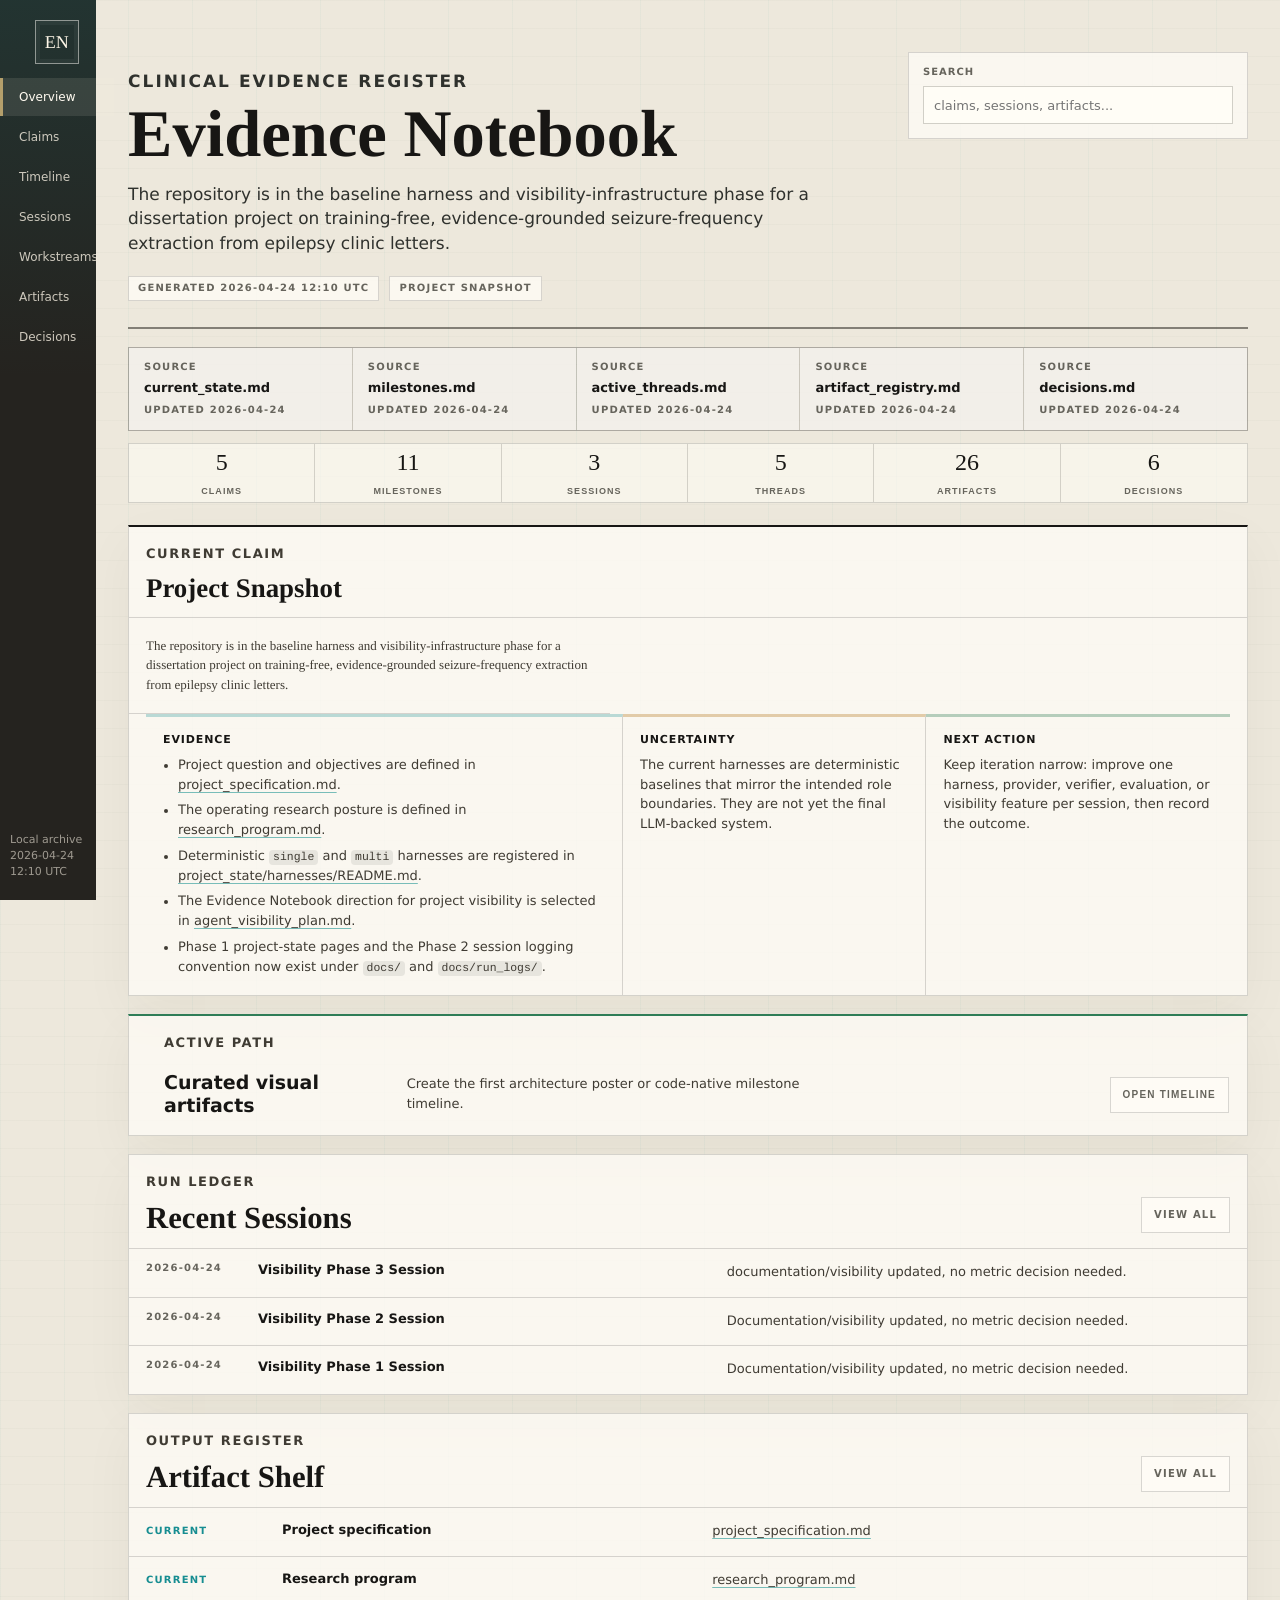
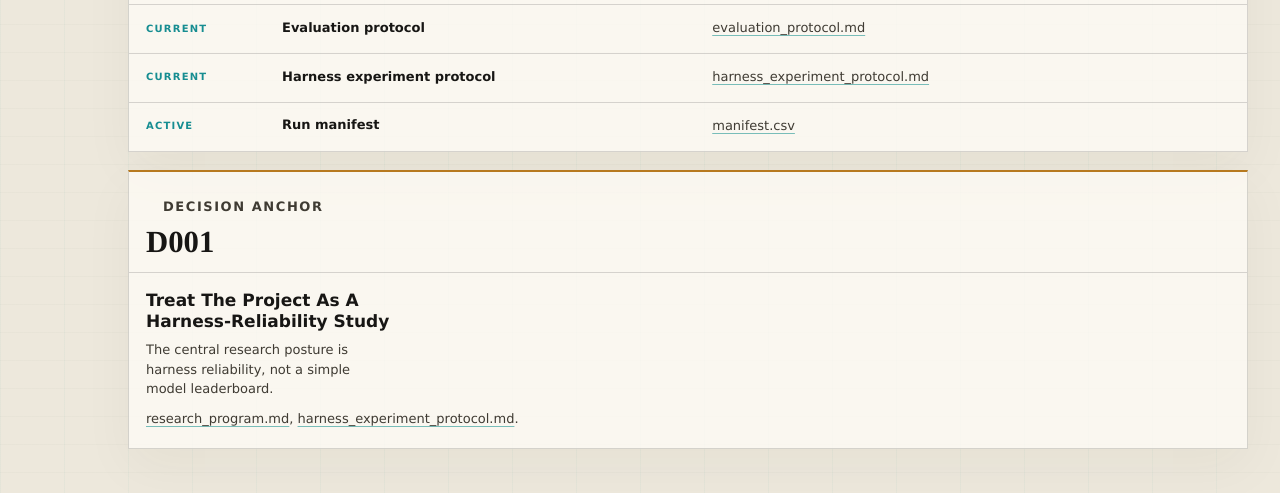
==== docs/evidence_notebook.html @ dd081bd3 "Expand harness retrieval and visibility artifacts" ====
<!doctype html>
<html lang="en">
  <head>
    <meta charset="utf-8" />
    <meta name="viewport" content="width=device-width, initial-scale=1" />
    <title>Evidence Notebook</title>
    <link rel="icon" href="data:," />
    <style>
:root {
  color-scheme: light;
  --ink: #171614;
  --muted: #66645c;
  --paper: #fffdf6;
  --wash: #f3efe3;
  --line: rgba(23, 22, 20, 0.16);
  --accent: #0f8f8c;
  --accent-soft: rgba(15, 143, 140, 0.11);
  --amber: #c98713;
  --green: #2d7653;
  --blue: #315d9b;
}

* {
  box-sizing: border-box;
}

html {
  scroll-behavior: smooth;
}

body {
  margin: 0;
  overflow-x: hidden;
  background: #f5f1e8;
  color: var(--ink);
  font-family: Inter, ui-sans-serif, system-ui, -apple-system, BlinkMacSystemFont, "Segoe UI", sans-serif;
}

a {
  color: inherit;
  text-decoration-color: rgba(15, 143, 140, 0.55);
  text-underline-offset: 3px;
}

code {
  padding: 1px 4px;
  background: rgba(23, 22, 20, 0.08);
  border-radius: 4px;
  font-size: 0.92em;
}

.topbar {
  position: sticky;
  top: 0;
  z-index: 10;
  display: flex;
  gap: 18px;
  align-items: center;
  justify-content: space-between;
  min-height: 64px;
  padding: 10px clamp(18px, 4vw, 44px);
  border-bottom: 1px solid var(--line);
  background: rgba(255, 253, 246, 0.88);
  backdrop-filter: blur(16px);
}

.brand {
  display: grid;
  gap: 2px;
  text-decoration: none;
}

.brand span {
  font-weight: 800;
}

.brand small,
.section-heading span,
.artifact small,
.decision small {
  color: var(--muted);
  font-size: 12px;
}

nav {
  display: flex;
  flex-wrap: wrap;
  gap: 8px;
  justify-content: flex-end;
}

nav a {
  min-height: 34px;
  padding: 8px 10px;
  border: 1px solid transparent;
  border-radius: 999px;
  font-size: 13px;
  text-decoration: none;
  transition: border-color 160ms ease, background 160ms ease;
}

nav a:hover {
  border-color: var(--line);
  background: rgba(255, 255, 255, 0.62);
}

.hero {
  display: grid;
  grid-template-columns: minmax(0, 1fr) minmax(280px, 360px);
  gap: 32px;
  align-items: start;
  width: min(1180px, calc(100vw - 36px));
  margin: 0 auto;
  padding: 28px 0;
  border-bottom: 1px solid var(--line);
}

.hero-copy {
  max-width: 760px;
}

.eyebrow {
  margin: 0 0 12px;
  color: var(--accent);
  font-size: 12px;
  font-weight: 800;
  letter-spacing: 0.12em;
  text-transform: uppercase;
}

h1,
h2,
h3,
p {
  margin: 0;
}

h1 {
  max-width: 760px;
  font-family: Georgia, "Times New Roman", serif;
  font-size: clamp(36px, 4.2vw, 56px);
  font-weight: 700;
  line-height: 1.02;
}

h2 {
  font-family: Georgia, "Times New Roman", serif;
  font-size: clamp(30px, 3vw, 44px);
  line-height: 1.05;
}

h3 {
  font-size: 18px;
  line-height: 1.24;
}

.lede {
  max-width: 700px;
  margin-top: 14px;
  color: #37352f;
  font-size: clamp(17px, 1.7vw, 21px);
  line-height: 1.4;
}

.source-line {
  display: flex;
  flex-wrap: wrap;
  gap: 10px;
  margin-top: 26px;
}

.source-line a,
.hero-note span,
.milestone span,
.artifact span,
.decision span,
.session summary span {
  width: fit-content;
  padding: 5px 8px;
  border: 1px solid var(--line);
  background: rgba(255, 255, 255, 0.55);
  color: var(--muted);
  font-size: 12px;
  font-weight: 800;
  text-decoration: none;
  text-transform: uppercase;
}

.hero-note {
  padding: 20px;
  border-left: 5px solid var(--accent);
  background: var(--paper);
  box-shadow: 5px 5px 0 rgba(23, 22, 20, 0.07);
}

.hero-note strong {
  display: block;
  margin-top: 12px;
  font-size: 24px;
  line-height: 1.12;
}

.hero-note p {
  margin-top: 18px;
  color: var(--muted);
  line-height: 1.5;
}

.band {
  width: min(1180px, calc(100vw - 36px));
  margin: 0 auto;
  padding: 38px 0;
  border-bottom: 1px solid var(--line);
}

.section-heading {
  display: flex;
  gap: 18px;
  align-items: end;
  justify-content: space-between;
  margin-bottom: 28px;
}

.section-heading > div {
  display: grid;
  gap: 8px;
}

.claim-sheet {
  border-top: 2px solid var(--ink);
  background: var(--paper);
}

.claim {
  display: grid;
  grid-template-columns: minmax(180px, 250px) minmax(0, 1fr);
  gap: 20px 28px;
  padding: 22px 0;
  border-bottom: 1px solid var(--line);
}

.claim:last-child {
  border-bottom: 0;
}

.statement {
  font-family: Georgia, "Times New Roman", serif;
  font-size: clamp(20px, 2vw, 28px);
  line-height: 1.18;
}

.claim-meta {
  display: grid;
  grid-column: 1 / -1;
  grid-template-columns: repeat(3, 1fr);
  gap: 18px;
}

.claim-meta div,
.thread,
.decision,
.artifact,
.session {
  background: transparent;
}

.claim-meta div {
  min-width: 0;
  padding: 14px 14px 0 0;
  border-top: 1px solid var(--line);
}

b,
dt {
  display: block;
  margin-bottom: 8px;
  font-size: 12px;
  font-weight: 900;
  letter-spacing: 0.08em;
  text-transform: uppercase;
}

.claim-meta p,
.claim-meta li,
.thread p,
.thread dd,
.artifact p,
.decision p,
.decision div,
.session p,
.session li {
  color: #4b4941;
  font-size: 14px;
  line-height: 1.5;
}

.claim-meta p,
.thread dd p,
.session p,
.decision p {
  max-width: 72ch;
}

ul {
  margin: 0;
  padding-left: 18px;
}

table {
  display: block;
  width: 100%;
  max-width: 100%;
  margin-top: 10px;
  overflow-x: auto;
  border-collapse: collapse;
  background: rgba(255, 253, 246, 0.78);
  font-size: 13px;
}

th,
td {
  padding: 8px 9px;
  border: 1px solid var(--line);
  text-align: left;
  vertical-align: top;
}

th {
  color: #37352f;
  font-size: 11px;
  letter-spacing: 0.06em;
  text-transform: uppercase;
}

.timeline-list {
  display: grid;
  grid-template-columns: repeat(2, minmax(0, 1fr));
  gap: 0 28px;
  margin: 0;
  padding: 0;
  list-style: none;
}

.milestone {
  position: relative;
  min-height: 150px;
  padding: 0 0 28px 34px;
  border-left: 2px solid var(--line);
}

.milestone::before {
  position: absolute;
  top: 2px;
  left: -7px;
  width: 12px;
  height: 12px;
  border: 2px solid var(--ink);
  border-radius: 50%;
  background: var(--wash);
  content: "";
}

.milestone.complete::before {
  background: var(--green);
}

.milestone.planned::before {
  background: var(--amber);
}

.milestone h3,
.artifact h3,
.decision h3,
.thread h3 {
  margin: 12px 0 8px;
}

.milestone p,
.milestone small {
  display: block;
  max-width: 620px;
  color: var(--muted);
  line-height: 1.45;
}

.split {
  display: grid;
  grid-template-columns: minmax(220px, 280px) minmax(0, 1fr);
  gap: 36px;
  align-items: start;
}

.sticky {
  position: sticky;
  top: 92px;
}

.session-list {
  display: grid;
  gap: 14px;
}

.session {
  border-top: 1px solid var(--ink);
  padding: 18px 0;
}

.session summary {
  display: grid;
  grid-template-columns: 110px minmax(0, 1fr);
  gap: 14px;
  align-items: center;
  cursor: pointer;
  list-style: none;
}

.session summary::-webkit-details-marker {
  display: none;
}

.objective {
  margin: 14px 0 0 124px;
}

.session-fields {
  display: grid;
  grid-template-columns: repeat(2, minmax(0, 1fr));
  gap: 18px;
  margin-top: 18px;
}

.session-fields > div {
  min-width: 0;
}

.session footer {
  display: flex;
  flex-wrap: wrap;
  gap: 10px;
  align-items: center;
  justify-content: space-between;
  margin-top: 18px;
  padding-top: 12px;
  border-top: 1px solid var(--line);
  color: var(--muted);
  font-size: 13px;
}

.thread-grid {
  display: grid;
  grid-template-columns: repeat(2, minmax(0, 1fr));
  gap: 20px;
}

.thread {
  padding: 18px 0 18px 18px;
  border-left: 5px solid var(--accent);
}

.thread dl {
  display: grid;
  gap: 10px;
  margin: 18px 0 0;
}

.thread dd {
  margin: 0;
}

.artifact-table,
.decision-list {
  display: grid;
  gap: 1px;
  background: var(--line);
  border: 1px solid var(--line);
}

.artifact,
.decision {
  display: grid;
  grid-template-columns: minmax(190px, 0.55fr) minmax(260px, 1fr) minmax(160px, 0.35fr);
  gap: 18px;
  align-items: start;
  min-width: 0;
  padding: 18px;
  background: var(--paper);
}

.decision {
  grid-template-columns: 82px minmax(220px, 0.7fr) minmax(260px, 1fr);
}

.artifact span,
.decision span {
  border-color: rgba(15, 143, 140, 0.28);
  color: var(--accent);
}

.artifact:hover,
.decision:hover,
.thread:hover,
.session:hover {
  background: #fffefa;
  transition: background 160ms ease;
}

@media (max-width: 980px) {
  .topbar,
  .hero,
  .split,
  .claim,
  .claim-meta,
  .timeline-list,
  .thread-grid,
  .session-fields,
  .artifact,
  .decision {
    grid-template-columns: 1fr;
  }

  .hero {
    padding-top: 26px;
  }

  .section-heading {
    display: grid;
    align-items: start;
  }

  .sticky {
    position: static;
  }

  .objective {
    margin-left: 0;
  }
}

@media (max-width: 640px) {
  .topbar {
    padding-right: 16px;
    padding-left: 16px;
  }

  .band,
  .hero {
    width: min(100vw - 28px, 1180px);
  }

  nav {
    justify-content: flex-start;
  }

  .session summary {
    grid-template-columns: 1fr;
  }

  h1 {
    font-size: clamp(34px, 10vw, 44px);
  }
}

/* Archive Atlas direction */
body {
  background:
    linear-gradient(90deg, rgba(47, 43, 35, 0.035) 1px, transparent 1px),
    #ece7dc;
  background-size: 56px 100%;
}

.archive-shell {
  display: grid;
  grid-template-columns: 104px minmax(0, 1fr);
  min-height: 100svh;
}

.atlas-sidebar {
  position: sticky;
  top: 0;
  display: grid;
  grid-template-rows: auto 1fr auto;
  gap: 22px;
  height: 100svh;
  padding: 20px 0;
  background:
    linear-gradient(90deg, rgba(255, 255, 255, 0.04), transparent),
    #27241f;
  color: #f4efe4;
}

.monogram {
  display: grid;
  width: 54px;
  height: 54px;
  place-items: center;
  margin: 0 auto;
  border: 1px solid rgba(244, 239, 228, 0.38);
  color: #f4efe4;
  font-family: Georgia, "Times New Roman", serif;
  font-size: 20px;
  text-decoration: none;
  box-shadow: inset 0 0 0 4px rgba(255, 255, 255, 0.04);
}

.atlas-sidebar nav {
  display: grid;
  align-content: start;
  gap: 2px;
  justify-content: stretch;
}

.atlas-sidebar nav a {
  min-height: 38px;
  padding: 11px 14px;
  border: 0;
  border-left: 3px solid transparent;
  border-radius: 0;
  color: rgba(244, 239, 228, 0.82);
  font-size: 12px;
  text-align: left;
}

.atlas-sidebar nav a:hover {
  border-left-color: #b5a16f;
  background: rgba(244, 239, 228, 0.1);
  color: #fffaf0;
}

.atlas-sidebar p {
  margin: 0;
  padding: 0 12px;
  color: rgba(244, 239, 228, 0.6);
  font-size: 11px;
  line-height: 1.45;
}

.archive-main {
  width: min(1320px, calc(100vw - 104px));
  min-width: 0;
  margin: 0 auto;
  padding: 26px clamp(24px, 3vw, 42px) 42px;
}

.archive-hero {
  display: grid;
  grid-template-columns: minmax(0, 1fr) 240px;
  gap: 32px;
  padding: 22px 0 24px;
  border-bottom: 2px solid rgba(47, 43, 35, 0.55);
}

.archive-hero h1 {
  font-size: clamp(42px, 5vw, 64px);
  line-height: 0.98;
}

.archive-hero .lede {
  max-width: 840px;
  color: #494438;
  font-size: 17px;
}

.archive-stamp {
  align-self: start;
  padding: 14px;
  border: 1px solid rgba(47, 43, 35, 0.2);
  background: rgba(255, 252, 243, 0.55);
}

.archive-stamp span {
  display: block;
  margin-bottom: 12px;
  color: var(--muted);
  font-size: 10px;
  font-weight: 900;
  letter-spacing: 0.1em;
  text-transform: uppercase;
}

.archive-stamp strong {
  display: block;
  font-size: 17px;
  line-height: 1.18;
}

.archive-stamp p {
  margin-top: 12px;
  color: var(--muted);
  font-size: 12px;
  line-height: 1.45;
}

.source-tabs {
  display: flex;
  flex-wrap: wrap;
  gap: 0;
  margin-top: 18px;
  border: 1px solid var(--line);
  background: rgba(255, 252, 243, 0.5);
}

.source-tabs a {
  min-height: 38px;
  padding: 11px 14px;
  border-right: 1px solid var(--line);
  color: #514a3b;
  font-size: 12px;
  font-weight: 800;
  text-decoration: none;
}

.source-tabs a:hover {
  background: var(--paper);
}

.archive-stats {
  display: grid;
  grid-template-columns: repeat(6, minmax(0, 1fr));
  margin: 16px 0 26px;
  border-top: 1px solid var(--line);
  border-bottom: 1px solid var(--line);
}

.archive-stats div {
  display: grid;
  gap: 4px;
  min-height: 74px;
  place-items: center;
  border-right: 1px solid var(--line);
}

.archive-stats div:last-child {
  border-right: 0;
}

.archive-stats strong {
  font-family: Georgia, "Times New Roman", serif;
  font-size: 28px;
  font-weight: 400;
}

.archive-stats span {
  color: var(--muted);
  font-size: 10px;
  font-weight: 900;
  letter-spacing: 0.08em;
  text-transform: uppercase;
}

.band {
  width: 100%;
  padding: 28px 0;
}

.section-heading {
  padding-bottom: 12px;
  margin-bottom: 0;
  border-bottom: 1px solid rgba(47, 43, 35, 0.3);
}

.section-heading h2 {
  font-size: clamp(27px, 2.5vw, 38px);
}

.eyebrow {
  color: #566d63;
}

.claim-sheet {
  border-top: 0;
  background: rgba(255, 252, 243, 0.58);
}

.claim {
  grid-template-columns: 210px minmax(0, 1fr);
  gap: 16px 28px;
  padding: 22px 0 0;
}

.claim h3 {
  margin-top: 3px;
  font-size: 16px;
}

.statement {
  max-width: 920px;
  font-size: clamp(21px, 2.1vw, 30px);
  line-height: 1.16;
}

.claim-meta {
  grid-template-columns: minmax(240px, 0.9fr) minmax(220px, 0.7fr) minmax(220px, 0.7fr);
  gap: 0;
  border-top: 1px solid var(--line);
}

.claim-meta div {
  padding: 16px 18px 18px 0;
  border-top: 0;
  border-right: 1px solid var(--line);
}

.claim-meta div + div {
  padding-left: 18px;
}

.claim-meta div:last-child {
  border-right: 0;
}

.claim-meta li,
.claim-meta p,
.thread dd,
.session p,
.session li,
.artifact p,
.decision p,
.decision div {
  color: #4f493d;
  font-size: 13px;
}

table {
  background: rgba(255, 252, 243, 0.82);
}

th {
  color: #5b5548;
}

.timeline-list {
  grid-template-columns: 1fr;
  max-width: 980px;
  margin-top: 18px;
}

.milestone {
  min-height: 0;
  padding-bottom: 20px;
}

.milestone h3 {
  font-size: 16px;
}

.split {
  grid-template-columns: 230px minmax(0, 1fr);
}

.session {
  padding: 16px 0;
  border-top: 1px solid var(--line);
}

.session summary strong {
  font-size: 17px;
}

.session-fields {
  grid-template-columns: repeat(4, minmax(0, 1fr));
  gap: 0;
  border-top: 1px solid var(--line);
  margin-top: 14px;
}

.session-fields > div {
  padding: 14px 14px 0 0;
  border-right: 1px solid var(--line);
}

.session-fields > div + div {
  padding-left: 14px;
}

.session-fields > div:last-child {
  border-right: 0;
}

.thread-grid {
  grid-template-columns: repeat(2, minmax(0, 1fr));
  gap: 0;
  border: 1px solid var(--line);
  border-bottom: 0;
}

.thread {
  padding: 18px;
  border-left: 0;
  border-bottom: 1px solid var(--line);
  background: rgba(255, 252, 243, 0.56);
}

.thread:nth-child(odd) {
  border-right: 1px solid var(--line);
}

.artifact-table,
.decision-list {
  margin-top: 0;
  background: transparent;
  border-color: var(--line);
}

.artifact,
.decision {
  background: rgba(255, 252, 243, 0.66);
}

.artifact {
  grid-template-columns: minmax(210px, 0.55fr) minmax(340px, 1fr) minmax(190px, 0.35fr);
}

.decision {
  grid-template-columns: 80px minmax(260px, 0.7fr) minmax(340px, 1fr);
}

.artifact:hover,
.decision:hover,
.thread:hover,
.session:hover {
  background: #fffdf6;
}

@media (max-width: 1100px) {
  .archive-shell {
    grid-template-columns: 1fr;
  }

  .atlas-sidebar {
    position: sticky;
    z-index: 20;
    height: auto;
    grid-template-columns: auto 1fr;
    grid-template-rows: auto;
    align-items: center;
    padding: 10px 14px;
  }

  .atlas-sidebar p {
    display: none;
  }

  .atlas-sidebar nav {
    display: flex;
    flex-wrap: wrap;
  }

  .atlas-sidebar nav a {
    min-height: 32px;
    padding: 8px 10px;
    border-left: 0;
    border-bottom: 2px solid transparent;
  }

  .archive-main {
    width: min(100vw, 1320px);
  }

  .archive-hero,
  .claim,
  .split,
  .artifact,
  .decision,
  .session-fields {
    grid-template-columns: 1fr;
  }

  .claim-meta {
    grid-template-columns: 1fr;
  }

  .claim-meta div,
  .claim-meta div + div,
  .session-fields > div,
  .session-fields > div + div {
    padding-left: 0;
    border-right: 0;
  }

  .archive-stats {
    grid-template-columns: repeat(3, 1fr);
  }

  .thread-grid {
    grid-template-columns: 1fr;
  }

  .thread:nth-child(odd) {
    border-right: 0;
  }
}

@media (max-width: 640px) {
  .archive-main {
    padding-right: 16px;
    padding-left: 16px;
  }

  .archive-stats {
    grid-template-columns: repeat(2, 1fr);
  }

  .archive-hero h1 {
    font-size: 38px;
  }
}

/* Archive Atlas polish pass: compact, crisp, document-register density. */
body {
  -webkit-font-smoothing: antialiased;
  text-rendering: geometricPrecision;
}

.archive-shell {
  grid-template-columns: 86px minmax(0, 1fr);
}

.archive-main {
  width: min(1240px, calc(100vw - 86px));
  padding-top: 18px;
}

.atlas-sidebar {
  gap: 18px;
}

.monogram {
  width: 46px;
  height: 46px;
  font-size: 19px;
}

.atlas-sidebar nav a {
  min-height: 32px;
  padding: 8px 12px;
  font-size: 11px;
}

.archive-hero {
  grid-template-columns: minmax(0, 1fr) 220px;
  gap: 26px;
  padding: 14px 0 18px;
}

.archive-hero h1 {
  font-size: clamp(36px, 4vw, 52px);
}

.archive-hero .lede {
  max-width: 780px;
  margin-top: 10px;
  font-size: 14px;
  line-height: 1.42;
}

.archive-stamp {
  padding: 11px;
}

.archive-stamp strong {
  font-size: 14px;
}

.archive-stamp p {
  font-size: 11px;
}

.source-tabs {
  margin-top: 12px;
}

.source-tabs a {
  min-height: 32px;
  padding: 8px 12px;
  font-size: 11px;
}

.archive-stats {
  margin: 12px 0 14px;
}

.archive-stats div {
  min-height: 52px;
}

.archive-stats strong {
  font-size: 22px;
}

.archive-stats span {
  font-size: 9px;
}

.band {
  padding: 16px 0;
}

.section-heading {
  align-items: end;
  padding-bottom: 9px;
}

.section-heading h2 {
  font-size: clamp(23px, 2vw, 31px);
}

.section-heading span {
  align-self: end;
}

.eyebrow {
  margin-bottom: 7px;
  font-size: 10px;
}

.claim {
  grid-template-columns: 170px minmax(0, 1fr);
  gap: 10px 24px;
  padding-top: 14px;
}

.claim h3 {
  margin-top: 2px;
  font-size: 13px;
  line-height: 1.25;
}

.statement {
  max-width: 820px;
  font-size: clamp(16px, 1.35vw, 21px);
  line-height: 1.2;
}

.claim-meta {
  grid-template-columns: minmax(260px, 0.95fr) minmax(220px, 0.7fr) minmax(220px, 0.7fr);
}

.claim-meta div {
  padding: 11px 16px 13px 0;
}

.claim-meta div + div {
  padding-left: 16px;
}

b,
dt {
  margin-bottom: 7px;
  font-size: 10px;
}

.claim-meta p,
.claim-meta li,
.thread p,
.thread dd,
.artifact p,
.decision p,
.decision div,
.session p,
.session li {
  font-size: 12px;
  line-height: 1.42;
}

ul {
  padding-left: 15px;
}

li + li {
  margin-top: 3px;
}

code {
  padding: 1px 4px;
  font-size: 0.88em;
}

table {
  font-size: 11px;
}

th,
td {
  padding: 6px 7px;
}

th {
  font-size: 9px;
}

.timeline-list {
  margin-top: 12px;
}

.milestone {
  padding-bottom: 13px;
}

.milestone h3,
.thread h3,
.artifact h3,
.decision h3 {
  font-size: 14px;
}

.milestone p,
.milestone small {
  font-size: 12px;
}

.split {
  grid-template-columns: 210px minmax(0, 1fr);
}

.session {
  padding: 12px 0;
}

.session summary {
  grid-template-columns: 94px minmax(0, 1fr);
}

.session summary strong {
  font-size: 14px;
}

.objective {
  margin-left: 108px;
  font-size: 12px;
}

.session-fields {
  grid-template-columns: repeat(4, minmax(0, 1fr));
  margin-top: 10px;
}

.session-fields > div {
  padding: 10px 12px 0 0;
}

.session-fields > div + div {
  padding-left: 12px;
}

.thread {
  padding: 13px;
}

.thread dl {
  gap: 8px;
  margin-top: 12px;
}

.artifact,
.decision {
  padding: 13px;
}

.artifact {
  grid-template-columns: minmax(190px, 0.55fr) minmax(300px, 1fr) minmax(160px, 0.35fr);
}

.decision {
  grid-template-columns: 70px minmax(230px, 0.7fr) minmax(300px, 1fr);
}

@media (max-width: 1100px) {
  .archive-main {
    width: min(100vw, 1240px);
  }

  .claim,
  .claim-meta,
  .session-fields,
  .split {
    grid-template-columns: 1fr;
  }

  .objective {
    margin-left: 0;
  }
}

/* Self-contained JS web app shell */
.app-body {
  min-height: 100svh;
  background:
    linear-gradient(90deg, rgba(44, 40, 33, 0.035) 1px, transparent 1px),
    #eee9dd;
  background-size: 56px 100%;
  -webkit-font-smoothing: antialiased;
  text-rendering: geometricPrecision;
}

.app-shell {
  display: grid;
  grid-template-columns: 88px minmax(0, 1fr);
  min-height: 100svh;
}

.app-rail {
  position: sticky;
  top: 0;
  display: grid;
  grid-template-rows: auto 1fr auto;
  gap: 18px;
  height: 100svh;
  padding: 20px 0;
  background: #292621;
  color: #f7f0e2;
}

.app-mark {
  display: grid;
  width: 48px;
  height: 48px;
  place-items: center;
  margin: 0 auto;
  border: 1px solid rgba(247, 240, 226, 0.42);
  color: #fff8e9;
  font-family: Georgia, "Times New Roman", serif;
  font-size: 19px;
  text-decoration: none;
}

.app-rail nav {
  display: grid;
  align-content: start;
  gap: 2px;
}

.app-rail button {
  min-height: 33px;
  padding: 8px 12px;
  border: 0;
  border-left: 3px solid transparent;
  background: transparent;
  color: rgba(247, 240, 226, 0.8);
  cursor: pointer;
  font: inherit;
  font-size: 11px;
  text-align: left;
}

.app-rail button:hover,
.app-rail button.is-active {
  border-left-color: #b49f6b;
  background: rgba(247, 240, 226, 0.1);
  color: #fffaf0;
}

.app-rail p {
  margin: 0;
  padding: 0 12px;
  color: rgba(247, 240, 226, 0.58);
  font-size: 10px;
  line-height: 1.45;
}

.app-main {
  width: min(1240px, calc(100vw - 88px));
  min-width: 0;
  margin: 0 auto;
  padding: 18px clamp(24px, 3vw, 38px) 36px;
}

.app-header {
  display: grid;
  grid-template-columns: minmax(0, 1fr) 280px;
  gap: 28px;
  align-items: start;
  padding: 14px 0 18px;
  border-bottom: 2px solid rgba(47, 43, 35, 0.55);
}

.app-header h1 {
  font-size: clamp(36px, 4vw, 52px);
  line-height: 1;
}

.app-header p {
  max-width: 820px;
  margin-top: 10px;
  color: #494438;
  font-size: 14px;
  line-height: 1.42;
}

.app-kicker {
  margin: 0 0 7px;
  color: #566d63;
  font-size: 10px;
  font-weight: 900;
  letter-spacing: 0.14em;
  text-transform: uppercase;
}

.app-search {
  display: grid;
  gap: 8px;
  padding: 12px;
  border: 1px solid var(--line);
  background: rgba(255, 252, 243, 0.62);
}

.app-search span {
  color: var(--muted);
  font-size: 10px;
  font-weight: 900;
  letter-spacing: 0.1em;
  text-transform: uppercase;
}

.app-search input {
  width: 100%;
  min-height: 34px;
  border: 1px solid rgba(47, 43, 35, 0.22);
  background: #fffdf6;
  color: var(--ink);
  font: inherit;
  font-size: 13px;
  padding: 7px 9px;
}

.source-tabs {
  margin-top: 12px;
}

.app-stats {
  display: grid;
  grid-template-columns: repeat(6, minmax(0, 1fr));
  margin: 12px 0 18px;
  border-top: 1px solid var(--line);
  border-bottom: 1px solid var(--line);
}

.app-stats button {
  display: grid;
  gap: 3px;
  min-height: 52px;
  place-items: center;
  border: 0;
  border-right: 1px solid var(--line);
  background: transparent;
  color: var(--ink);
  cursor: default;
}

.app-stats button:last-child {
  border-right: 0;
}

.app-stats strong {
  font-family: Georgia, "Times New Roman", serif;
  font-size: 22px;
  font-weight: 400;
}

.app-stats span {
  color: var(--muted);
  font-size: 9px;
  font-weight: 900;
  letter-spacing: 0.08em;
  text-transform: uppercase;
}

.app-view {
  min-width: 0;
}

.view-grid {
  display: grid;
  grid-template-columns: minmax(0, 1fr) 260px;
  gap: 14px;
}

.primary-panel {
  grid-column: span 1;
}

.archive-panel {
  min-width: 0;
  border: 1px solid var(--line);
  background: rgba(255, 252, 243, 0.68);
}

.archive-panel > * {
  padding-right: 14px;
  padding-left: 14px;
}

.panel-heading {
  padding-top: 13px;
  padding-bottom: 11px;
  border-bottom: 1px solid var(--line);
}

.panel-heading.row {
  display: flex;
  align-items: end;
  justify-content: space-between;
  gap: 14px;
}

.panel-heading h2 {
  font-size: clamp(22px, 2vw, 30px);
}

.panel-heading button {
  border: 1px solid var(--line);
  background: #fffdf6;
  color: var(--muted);
  cursor: pointer;
  font: inherit;
  font-size: 11px;
  padding: 6px 8px;
}

.claim-line {
  max-width: 820px;
  padding-top: 14px;
  padding-bottom: 14px;
  border-bottom: 1px solid var(--line);
  font-family: Georgia, "Times New Roman", serif;
  font-size: clamp(17px, 1.45vw, 22px);
  line-height: 1.2;
}

.triad,
.quad {
  display: grid;
  gap: 0;
}

.triad {
  grid-template-columns: minmax(260px, 0.95fr) minmax(220px, 0.7fr) minmax(220px, 0.7fr);
}

.quad {
  grid-template-columns: repeat(4, minmax(0, 1fr));
}

.triad section,
.quad section {
  min-width: 0;
  padding: 12px 14px 14px;
  border-right: 1px solid var(--line);
}

.triad section:last-child,
.quad section:last-child {
  border-right: 0;
}

.archive-panel p,
.archive-panel li,
.archive-panel dd,
.archive-panel small,
.index-row small {
  color: #4f493d;
  font-size: 12px;
  line-height: 1.42;
}

.archive-panel ul {
  padding-left: 15px;
}

.compact-panel {
  padding: 13px;
}

.compact-panel h3 {
  margin: 0 0 10px;
  font-size: 15px;
}

.index-row {
  display: grid;
  grid-template-columns: 76px minmax(0, 1fr) minmax(110px, 0.42fr);
  gap: 12px;
  align-items: start;
  padding: 11px 14px;
  border-bottom: 1px solid var(--line);
}

.index-row:last-child {
  border-bottom: 0;
}

.index-row span,
.session-record summary span,
.decision-record > span {
  color: var(--muted);
  font-size: 10px;
  font-weight: 900;
  letter-spacing: 0.06em;
  text-transform: uppercase;
}

.index-row strong {
  font-size: 13px;
  line-height: 1.25;
}

.view-grid > .archive-panel .artifact-row {
  grid-template-columns: 72px minmax(0, 1fr);
}

.view-grid > .archive-panel .artifact-row small {
  display: none;
}

.artifact-row strong a {
  display: inline;
  overflow-wrap: anywhere;
}

.claim-app {
  display: grid;
  grid-template-columns: 220px minmax(0, 1fr);
  gap: 14px;
}

.record-list {
  display: grid;
  align-content: start;
  border: 1px solid var(--line);
  background: rgba(255, 252, 243, 0.42);
}

.record-list button {
  display: grid;
  grid-template-columns: 34px 1fr;
  gap: 8px;
  align-items: start;
  min-height: 42px;
  padding: 10px;
  border: 0;
  border-bottom: 1px solid var(--line);
  background: transparent;
  color: var(--ink);
  cursor: pointer;
  font: inherit;
  font-size: 12px;
  text-align: left;
}

.record-list button.is-active,
.record-list button:hover {
  background: #fffdf6;
}

.record-list span {
  color: var(--muted);
  font-size: 10px;
  font-weight: 900;
}

.app-timeline {
  margin: 0;
  padding: 12px 14px 4px;
  list-style: none;
}

.app-timeline li {
  position: relative;
  display: grid;
  grid-template-columns: 94px minmax(0, 1fr);
  gap: 18px;
  padding: 0 0 17px 20px;
  border-left: 1px solid rgba(47, 43, 35, 0.26);
}

.app-timeline li::before {
  position: absolute;
  top: 2px;
  left: -5px;
  width: 9px;
  height: 9px;
  border: 1px solid var(--ink);
  border-radius: 50%;
  background: #eee9dd;
  content: "";
}

.app-timeline h3,
.decision-record h3 {
  margin: 0 0 4px;
  font-size: 14px;
}

.session-record {
  padding: 0 14px 12px;
  border-bottom: 1px solid var(--line);
}

.session-record summary {
  display: grid;
  grid-template-columns: 84px minmax(0, 1fr) 80px;
  gap: 12px;
  align-items: center;
  min-height: 42px;
  cursor: pointer;
}

.session-record summary strong {
  font-size: 14px;
}

.session-record summary a {
  font-size: 11px;
}

.session-record footer {
  padding-top: 10px;
  border-top: 1px solid var(--line);
  color: var(--muted);
  font-size: 12px;
}

.card-grid {
  display: grid;
  grid-template-columns: repeat(2, minmax(0, 1fr));
  gap: 14px;
}

.body-lead {
  padding-top: 12px;
  padding-bottom: 12px;
  border-bottom: 1px solid var(--line);
}

.stacked-fields section {
  padding: 12px 14px;
  border-bottom: 1px solid var(--line);
}

.stacked-fields section:last-child {
  border-bottom: 0;
}

.shelf {
  display: grid;
}

.decision-record {
  display: grid;
  grid-template-columns: 64px minmax(220px, 0.72fr) minmax(280px, 1fr);
  gap: 14px;
  padding: 13px 14px;
  border-bottom: 1px solid var(--line);
}

.decision-record:last-child {
  border-bottom: 0;
}

.decision-record small {
  display: block;
  margin-top: 8px;
}

@media (max-width: 1100px) {
  .app-shell {
    grid-template-columns: 1fr;
  }

  .app-rail {
    position: sticky;
    z-index: 20;
    height: auto;
    grid-template-columns: auto 1fr;
    grid-template-rows: auto;
    align-items: center;
    padding: 10px 14px;
  }

  .app-rail p {
    display: none;
  }

  .app-rail nav {
    display: flex;
    flex-wrap: wrap;
  }

  .app-rail button {
    border-left: 0;
    border-bottom: 2px solid transparent;
  }

  .app-main {
    width: min(100vw, 1240px);
  }

  .app-header,
  .view-grid,
  .claim-app,
  .triad,
  .quad,
  .card-grid,
  .decision-record {
    grid-template-columns: 1fr;
  }

  .triad section,
  .quad section {
    border-right: 0;
    border-bottom: 1px solid var(--line);
  }

  .app-stats {
    grid-template-columns: repeat(3, minmax(0, 1fr));
  }
}

@media (max-width: 680px) {
  .app-main {
    padding-right: 16px;
    padding-left: 16px;
  }

  .app-stats {
    grid-template-columns: repeat(2, minmax(0, 1fr));
  }

  .index-row,
  .session-record summary,
  .app-timeline li {
    grid-template-columns: 1fr;
  }
}

/* Evidence Notebook upgrade: source-ledger workspace with denser review affordances. */
:root {
  --blueprint: #111827;
  --paper-strong: #fffdf7;
  --paper-soft: rgba(255, 253, 247, 0.74);
  --cyan: #168d91;
  --clinical-green: #2f7d57;
  --review-amber: #b7791f;
}

.app-body {
  background:
    linear-gradient(90deg, rgba(22, 141, 145, 0.04) 1px, transparent 1px),
    linear-gradient(rgba(47, 43, 35, 0.025) 1px, transparent 1px),
    #ede8dc;
  background-size: 64px 100%, 100% 28px;
}

.app-rail {
  background:
    linear-gradient(180deg, rgba(22, 141, 145, 0.16), transparent 42%),
    #25231f;
}

.app-mark {
  border-color: rgba(255, 253, 247, 0.5);
  box-shadow: inset 0 0 0 4px rgba(255, 255, 255, 0.045);
}

.app-main {
  width: min(1320px, calc(100vw - 88px));
  padding-top: 22px;
}

.app-header {
  grid-template-columns: minmax(0, 1fr) minmax(240px, 320px);
  padding-bottom: 20px;
}

.app-header h1 {
  max-width: 880px;
  font-size: clamp(42px, 5.2vw, 72px);
  letter-spacing: 0;
}

.app-header p {
  max-width: 900px;
  font-size: 15px;
}

.header-meta {
  display: flex;
  flex-wrap: wrap;
  gap: 8px;
  margin-top: 16px;
}

.header-meta span,
.source-card span,
.source-card small,
.action-panel button,
.panel-heading button {
  color: var(--muted);
  font-size: 10px;
  font-weight: 900;
  letter-spacing: 0.08em;
  text-transform: uppercase;
}

.header-meta span {
  padding: 5px 8px;
  border: 1px solid var(--line);
  background: rgba(255, 253, 247, 0.62);
}

.app-search {
  background: var(--paper-soft);
}

.source-ledger {
  display: grid;
  grid-template-columns: repeat(5, minmax(0, 1fr));
  gap: 1px;
  margin-top: 14px;
  border: 1px solid var(--line);
  background: var(--line);
}

.source-card {
  display: grid;
  gap: 6px;
  min-height: 82px;
  padding: 12px;
  background: rgba(255, 253, 247, 0.76);
  text-decoration: none;
}

.source-card strong {
  overflow-wrap: anywhere;
  font-size: 13px;
}

.source-card:hover,
.app-stats button:hover,
.panel-heading button:hover,
.action-panel button:hover {
  background: var(--paper-strong);
}

.app-stats {
  border: 1px solid var(--line);
  background: rgba(255, 253, 247, 0.56);
}

.app-stats button {
  cursor: pointer;
  transition: background 150ms ease, color 150ms ease;
}

.app-stats button:hover strong {
  color: var(--cyan);
}

.overview-grid {
  display: grid;
  grid-template-columns: minmax(0, 1fr) minmax(240px, 300px);
  gap: 14px;
}

.overview-grid .primary-panel {
  grid-column: 1;
  grid-row: span 2;
}

.archive-panel {
  background: var(--paper-soft);
  box-shadow: 0 22px 70px rgba(48, 43, 34, 0.06);
}

.claim-dossier {
  border-top: 3px solid var(--ink);
}

.claim-line {
  font-size: clamp(19px, 1.7vw, 27px);
}

.triad section:first-child {
  border-top: 3px solid rgba(22, 141, 145, 0.28);
}

.triad section:nth-child(2) {
  border-top: 3px solid rgba(183, 121, 31, 0.34);
}

.triad section:nth-child(3) {
  border-top: 3px solid rgba(47, 125, 87, 0.34);
}

.action-panel {
  display: grid;
  align-content: start;
  gap: 10px;
  padding: 14px;
  border-top: 3px solid var(--clinical-green);
}

.action-panel h3 {
  font-size: 17px;
}

.action-panel button,
.panel-heading button {
  width: fit-content;
  min-height: 32px;
  padding: 7px 9px;
  border: 1px solid var(--line);
  background: rgba(255, 253, 247, 0.8);
  cursor: pointer;
}

.decision-brief {
  padding-bottom: 14px;
  border-top: 3px solid var(--review-amber);
}

.decision-brief h3,
.decision-brief p,
.decision-brief small {
  display: block;
  padding-right: 14px;
  padding-left: 14px;
}

.decision-brief h3 {
  padding-top: 14px;
  font-size: 15px;
}

.decision-brief p {
  padding-top: 8px;
}

.decision-brief small {
  padding-top: 10px;
  overflow-wrap: anywhere;
}

.index-panel {
  min-height: 220px;
}

.index-row {
  transition: background 150ms ease;
}

.index-row:hover {
  background: var(--paper-strong);
}

.artifact-row.is-planned span {
  color: var(--review-amber);
}

.artifact-row.is-active span,
.artifact-row.is-current span {
  color: var(--cyan);
}

.claim-app {
  grid-template-columns: minmax(210px, 260px) minmax(0, 1fr);
}

.record-list {
  position: sticky;
  top: 18px;
  max-height: calc(100svh - 36px);
  overflow: auto;
}

.app-timeline li {
  min-height: 82px;
}

.app-timeline li::before {
  background: var(--paper-strong);
}

.app-timeline li.is-complete::before {
  border-color: var(--clinical-green);
  background: var(--clinical-green);
}

.app-timeline li.is-planned::before,
.app-timeline li.is-active::before {
  border-color: var(--review-amber);
  background: var(--review-amber);
}

.app-timeline em {
  display: block;
  margin-top: 7px;
  color: #5e5545;
  font-size: 12px;
  font-style: normal;
}

.session-record[open] {
  background: rgba(255, 253, 247, 0.44);
}

.session-record summary a {
  text-align: right;
}

.empty-state {
  padding: 16px 14px;
  color: var(--muted);
  font-size: 13px;
}

@media (max-width: 1100px) {
  .app-main {
    width: min(100vw, 1320px);
  }

  .source-ledger {
    grid-template-columns: repeat(2, minmax(0, 1fr));
  }

  .overview-grid,
  .overview-grid .primary-panel {
    grid-template-columns: 1fr;
    grid-column: auto;
  }

  .record-list {
    position: static;
    max-height: none;
  }
}

@media (max-width: 680px) {
  .source-ledger {
    grid-template-columns: 1fr;
  }

  .app-header h1 {
    font-size: 40px;
  }

  .header-meta {
    display: grid;
  }
}

/* Typography and spacing refinement: calmer scale, tighter rhythm, cleaner reading measure. */
:root {
  --content-max: 1184px;
  --rail-width: 332px;
  --gutter: clamp(20px, 3vw, 32px);
}

body {
  font-size: 14px;
  font-feature-settings: "kern" 1, "liga" 1, "tnum" 1;
}

.app-shell {
  grid-template-columns: 96px minmax(0, 1fr);
}

.app-rail {
  gap: 14px;
}

.app-mark {
  width: 44px;
  height: 44px;
  font-size: 18px;
}

.app-rail button {
  min-height: 38px;
  padding: 10px 16px;
  font-size: 12px;
}

.app-rail p {
  padding: 0 10px;
  font-size: 11px;
}

.app-main {
  width: min(var(--content-max), calc(100vw - 96px));
  padding: 34px var(--gutter) 44px;
}

.app-header {
  grid-template-columns: minmax(0, 760px) minmax(260px, 340px);
  gap: clamp(28px, 5vw, 72px);
  padding: 18px 0 26px;
  align-items: start;
}

.app-header h1 {
  max-width: 760px;
  font-size: clamp(52px, 5.2vw, 78px);
  line-height: 0.92;
}

.app-header p {
  max-width: 760px;
  margin-top: 18px;
  color: #2f312d;
  font-size: 17px;
  line-height: 1.42;
}

.app-kicker,
.header-meta span,
.source-card span,
.source-card small,
.action-panel button,
.panel-heading button,
.app-stats span,
.index-row span,
.session-record summary span,
.decision-record > span {
  letter-spacing: 0.12em;
}

.app-kicker {
  margin-bottom: 10px;
  font-size: 11px;
}

.header-meta {
  gap: 10px;
  margin-top: 20px;
}

.header-meta span {
  padding: 6px 9px;
  background: rgba(255, 253, 247, 0.78);
}

.app-search {
  padding: 14px;
}

.app-search input {
  min-height: 38px;
  padding: 9px 10px;
}

.source-ledger {
  margin-top: 18px;
}

.source-card {
  gap: 8px;
  min-height: 76px;
  padding: 14px 15px;
}

.source-card strong {
  font-size: 13px;
  line-height: 1.25;
}

.app-stats {
  margin: 12px 0 22px;
}

.app-stats button {
  min-height: 58px;
}

.app-stats strong {
  font-size: 24px;
  line-height: 1;
}

.overview-grid {
  grid-template-columns: minmax(0, 1fr) var(--rail-width);
  gap: 18px;
  align-items: start;
}

.overview-grid .primary-panel {
  grid-row: auto;
}

.session-panel,
.artifact-panel,
.decision-brief {
  grid-column: 1;
}

.action-panel {
  grid-column: 2;
}

.artifact-panel {
  grid-row: 3;
}

.decision-brief {
  grid-row: 4;
}

.archive-panel {
  box-shadow: 0 18px 50px rgba(48, 43, 34, 0.045);
}

.archive-panel > * {
  padding-right: 17px;
  padding-left: 17px;
}

.panel-heading {
  padding-top: 18px;
  padding-bottom: 15px;
}

.panel-heading h2 {
  font-size: clamp(22px, 2.1vw, 34px);
  line-height: 1;
}

.index-panel .panel-heading h2,
.decision-brief .panel-heading h2 {
  font-size: clamp(26px, 2.4vw, 38px);
  line-height: 0.98;
}

.claim-dossier {
  border-top-width: 2px;
}

.claim-line {
  max-width: 74ch;
  padding-top: 18px;
  padding-bottom: 18px;
  font-size: 16px;
  line-height: 1.48;
}

.triad {
  grid-template-columns: minmax(320px, 1.1fr) minmax(220px, 0.7fr) minmax(220px, 0.7fr);
}

.triad section,
.quad section {
  padding: 16px 17px 18px;
}

.archive-panel p,
.archive-panel li,
.archive-panel dd,
.archive-panel small,
.index-row small {
  color: #3f3b33;
  font-size: 13px;
  line-height: 1.52;
}

.archive-panel li + li {
  margin-top: 6px;
}

b,
dt {
  margin-bottom: 10px;
  font-size: 11px;
}

.action-panel {
  gap: 14px;
  padding: 18px;
  border-top-width: 2px;
}

.action-panel h3 {
  max-width: 20ch;
  font-size: 19px;
  line-height: 1.18;
}

.action-panel p {
  max-width: 28ch;
}

.action-panel button,
.panel-heading button {
  min-height: 36px;
  padding: 8px 12px;
}

.index-row {
  grid-template-columns: 96px minmax(0, 1fr) minmax(100px, 0.38fr);
  gap: 16px;
  padding: 14px 17px;
}

.index-row strong {
  font-size: 13px;
  line-height: 1.28;
}

.index-panel .index-row {
  grid-template-columns: 96px minmax(0, 0.9fr) minmax(0, 1fr);
}

.artifact-panel .index-row {
  grid-template-columns: 96px minmax(180px, 0.75fr) minmax(180px, 0.65fr);
}

.view-grid > .archive-panel .artifact-row,
.artifact-row {
  grid-template-columns: 92px minmax(0, 1fr) minmax(160px, 0.55fr);
}

.view-grid > .archive-panel .artifact-row small {
  display: block;
}

.decision-brief {
  padding-bottom: 18px;
  border-top-width: 2px;
}

.decision-brief h3,
.decision-brief p,
.decision-brief small {
  padding-right: 17px;
  padding-left: 17px;
}

.decision-brief h3 {
  max-width: 26ch;
  padding-top: 18px;
  font-size: 17px;
  line-height: 1.22;
}

.decision-brief p {
  max-width: 32ch;
}

.record-list button {
  min-height: 48px;
  padding: 12px;
  line-height: 1.28;
}

.app-timeline {
  padding-top: 16px;
}

.app-timeline li {
  grid-template-columns: 112px minmax(0, 1fr);
  gap: 22px;
  min-height: 0;
  padding-bottom: 22px;
}

.app-timeline h3,
.decision-record h3 {
  font-size: 15px;
  line-height: 1.24;
}

.app-timeline em {
  margin-top: 8px;
  line-height: 1.45;
}

.session-record {
  padding: 0 17px 15px;
}

.session-record summary {
  grid-template-columns: 96px minmax(0, 1fr) 84px;
  min-height: 50px;
}

.session-record summary strong {
  line-height: 1.25;
}

.card-grid {
  gap: 18px;
}

.stacked-fields section {
  padding: 15px 17px;
}

.decision-record {
  grid-template-columns: 76px minmax(220px, 0.72fr) minmax(300px, 1fr);
  padding: 16px 17px;
}

@media (max-width: 1200px) {
  .overview-grid {
    grid-template-columns: 1fr;
  }

  .session-panel,
  .artifact-panel,
  .decision-brief,
  .action-panel {
    grid-column: auto;
    grid-row: auto;
  }
}

@media (max-width: 1100px) {
  .app-shell {
    grid-template-columns: 1fr;
  }

  .app-main {
    width: min(100vw, var(--content-max));
  }

  .app-header {
    grid-template-columns: 1fr;
  }

  .app-header p {
    max-width: 70ch;
  }

  .triad,
  .index-panel .index-row,
  .view-grid > .archive-panel .artifact-row,
  .artifact-row {
    grid-template-columns: 1fr;
  }
}

@media (max-width: 680px) {
  .app-main {
    padding: 24px 16px 36px;
  }

  .app-header h1 {
    font-size: 44px;
  }

  .app-header p {
    font-size: 15px;
  }
}

/* Overview alignment pass: one shared column rhythm, no narrow artifact table. */
.overview-grid {
  grid-template-columns: minmax(0, 1fr);
  gap: 18px;
}

.overview-grid .primary-panel,
.session-panel,
.artifact-panel,
.decision-brief,
.action-panel {
  grid-column: 1;
  grid-row: auto;
}

.action-panel {
  display: grid;
  grid-template-columns: minmax(180px, 0.32fr) minmax(260px, 1fr) auto;
  gap: 18px;
  align-items: center;
}

.action-panel .app-kicker {
  grid-column: 1 / -1;
  margin-bottom: 0;
}

.action-panel h3 {
  max-width: none;
  margin: 0;
}

.action-panel p {
  max-width: 54ch;
}

.action-panel button {
  justify-self: end;
}

.panel-heading.row {
  display: grid;
  grid-template-columns: minmax(0, 1fr) auto;
  align-items: end;
}

.panel-heading.row h2 {
  max-width: none;
}

.artifact-panel .index-row,
.view-grid > .archive-panel .artifact-row,
.artifact-row {
  grid-template-columns: 120px minmax(260px, 0.8fr) minmax(260px, 1fr);
  align-items: center;
}

.artifact-panel .index-row strong,
.artifact-panel .index-row small,
.artifact-row strong,
.artifact-row small {
  min-width: 0;
  overflow-wrap: anywhere;
}

.artifact-panel .index-row small {
  justify-self: start;
}

@media (max-width: 900px) {
  .action-panel,
  .artifact-panel .index-row,
  .view-grid > .archive-panel .artifact-row,
  .artifact-row {
    grid-template-columns: 1fr;
  }

  .action-panel button {
    justify-self: start;
  }
}

/* Timeline view polish: turn the loose spine into a compact milestone ledger. */
.timeline-panel > .panel-heading {
  border-bottom: 0;
}

.timeline-summary {
  display: grid;
  gap: 1px;
  padding: 0;
  border-top: 1px solid var(--line);
  border-bottom: 1px solid var(--line);
  background: var(--line);
}

.timeline-progress {
  display: grid;
  grid-template-columns: minmax(190px, 0.28fr) minmax(260px, 1fr) minmax(260px, 0.58fr);
  gap: 18px;
  align-items: center;
  padding: 18px 20px;
  background: rgba(255, 253, 247, 0.78);
}

.timeline-progress > div:first-child {
  display: grid;
  gap: 4px;
}

.timeline-progress strong {
  font-family: Georgia, "Times New Roman", serif;
  font-size: 38px;
  line-height: 0.9;
}

.timeline-progress span,
.timeline-progress p {
  color: #504a40;
  font-size: 12px;
  line-height: 1.42;
}

.timeline-progress p {
  margin: 0;
}

.timeline-progress b {
  margin-bottom: 5px;
}

.progress-rail {
  position: relative;
  height: 10px;
  border: 1px solid rgba(47, 43, 35, 0.18);
  background: rgba(47, 43, 35, 0.06);
}

.progress-rail i {
  position: absolute;
  inset: 0 auto 0 0;
  display: block;
  background: linear-gradient(90deg, rgba(47, 125, 87, 0.62), rgba(22, 141, 145, 0.48));
}

.phase-strip {
  display: grid;
  grid-template-columns: repeat(4, minmax(0, 1fr));
  gap: 1px;
  background: var(--line);
}

.phase-strip article {
  display: grid;
  grid-template-columns: 32px minmax(0, 1fr);
  gap: 10px;
  align-items: start;
  min-height: 86px;
  padding: 15px 16px;
  background: rgba(255, 253, 247, 0.72);
}

.phase-strip article.has-items {
  background: rgba(255, 253, 247, 0.9);
}

.phase-strip span {
  display: grid;
  width: 30px;
  height: 30px;
  place-items: center;
  border: 1px solid rgba(22, 141, 145, 0.28);
  color: var(--cyan);
  font-size: 10px;
  font-weight: 900;
}

.phase-strip h3 {
  margin: 0;
  font-size: 14px;
  line-height: 1.2;
}

.phase-strip p {
  grid-column: 2;
  margin: -4px 0 0;
  color: #5c5548;
  font-size: 12px;
}

.key-events {
  display: grid;
  grid-template-columns: minmax(180px, 0.34fr) repeat(3, minmax(0, 1fr));
  gap: 1px;
  background: var(--line);
}

.key-events > div,
.key-events article {
  display: grid;
  align-content: start;
  gap: 8px;
  min-height: 118px;
  padding: 16px;
  background: rgba(255, 253, 247, 0.86);
}

.key-events h3 {
  margin: 0;
  font-family: Georgia, "Times New Roman", serif;
  font-size: 24px;
  line-height: 1;
}

.key-events article span {
  width: fit-content;
  padding: 5px 7px;
  border: 1px solid rgba(47, 125, 87, 0.22);
  color: var(--clinical-green);
  font-size: 9px;
  font-weight: 900;
  letter-spacing: 0.1em;
  text-transform: uppercase;
}

.key-events article strong {
  font-size: 13px;
  line-height: 1.22;
}

.key-events article small {
  color: #655d50;
  font-size: 11px;
  line-height: 1.36;
}

.app-view > .archive-panel .app-timeline {
  display: grid;
  gap: 0;
  padding: 0;
}

.app-timeline li {
  display: grid;
  grid-template-columns: 148px minmax(0, 1fr);
  gap: 26px;
  min-height: 0;
  padding: 22px 24px 22px 0;
  border-left: 0;
  border-bottom: 1px solid var(--line);
}

.app-timeline li:last-child {
  border-bottom: 0;
}

.app-timeline li::before {
  display: none;
}

.app-timeline li > span {
  align-self: start;
  justify-self: end;
  min-width: 92px;
  padding: 7px 9px;
  border: 1px solid rgba(47, 43, 35, 0.18);
  background: rgba(255, 253, 247, 0.74);
  color: #4d493f;
  font-size: 10px;
  font-weight: 900;
  letter-spacing: 0.1em;
  line-height: 1;
  text-align: center;
  text-transform: uppercase;
}

.app-timeline li.is-complete > span {
  border-color: rgba(47, 125, 87, 0.28);
  background: rgba(47, 125, 87, 0.1);
  color: var(--clinical-green);
}

.app-timeline li.is-planned > span,
.app-timeline li.is-active > span {
  border-color: rgba(183, 121, 31, 0.32);
  background: rgba(183, 121, 31, 0.1);
  color: var(--review-amber);
}

.app-timeline li > div {
  position: relative;
  display: grid;
  grid-template-columns: minmax(260px, 0.5fr) minmax(320px, 1fr);
  gap: 18px 28px;
  align-items: start;
}

.app-timeline h3 {
  margin: 0;
  color: #292721;
  font-size: 17px;
  line-height: 1.2;
}

.app-timeline p {
  margin: 0;
  max-width: 74ch;
  color: #403c33;
  font-size: 13px;
  line-height: 1.45;
}

.app-timeline small {
  display: block;
  grid-column: 2;
  margin-top: -8px;
  overflow-wrap: anywhere;
  color: #5c5548;
  font-size: 12px;
  line-height: 1.4;
}

.app-timeline em {
  grid-column: 2;
  margin-top: -8px;
  color: #686052;
  font-size: 12px;
  line-height: 1.45;
}

@media (max-width: 900px) {
  .timeline-progress,
  .key-events {
    grid-template-columns: 1fr;
  }

  .app-timeline li,
  .app-timeline li > div {
    grid-template-columns: 1fr;
  }

  .app-timeline li {
    padding: 18px 17px;
  }

  .app-timeline li > span {
    justify-self: start;
  }

  .app-timeline small,
  .app-timeline em {
    grid-column: 1;
    margin-top: 0;
  }
}

/* Minimal chronological keyline: separates signal from the detailed ledger. */
.timeline-summary {
  gap: 0;
}

.timeline-keyline {
  display: grid;
  grid-template-columns: 170px minmax(0, 1fr);
  gap: 0;
  padding: 0;
  border-top: 1px solid var(--line);
  background: rgba(255, 253, 247, 0.84);
}

.keyline-heading {
  padding: 18px 20px;
  border-right: 1px solid var(--line);
}

.keyline-heading h3 {
  margin: 0;
  font-family: Georgia, "Times New Roman", serif;
  font-size: 24px;
  line-height: 1;
}

.timeline-keyline ol {
  position: relative;
  display: grid;
  grid-template-columns: repeat(7, minmax(96px, 1fr));
  gap: 0;
  margin: 0;
  padding: 18px 18px 20px;
  list-style: none;
}

.timeline-keyline ol::before {
  position: absolute;
  top: 33px;
  right: calc((100% - 170px) / 14 + 18px);
  left: calc((100% - 170px) / 14 + 18px);
  height: 1px;
  background: rgba(47, 43, 35, 0.22);
  content: "";
}

.timeline-keyline li {
  position: relative;
  display: grid;
  align-content: start;
  justify-items: center;
  gap: 9px;
  min-width: 0;
  padding: 0 8px;
  text-align: center;
}

.timeline-keyline li span {
  z-index: 1;
  display: grid;
  width: 30px;
  height: 30px;
  place-items: center;
  border: 1px solid rgba(22, 141, 145, 0.34);
  border-radius: 999px;
  background: var(--paper-strong);
  color: var(--cyan);
  font-size: 10px;
  font-weight: 900;
}

.timeline-keyline li.is-complete span {
  border-color: rgba(47, 125, 87, 0.34);
  color: var(--clinical-green);
}

.timeline-keyline li.is-planned span,
.timeline-keyline li.is-active span {
  border-color: rgba(183, 121, 31, 0.42);
  color: var(--review-amber);
}

.timeline-keyline li strong {
  max-width: 14ch;
  color: #27241f;
  font-size: 12px;
  line-height: 1.2;
}

.timeline-keyline li small {
  color: #6a6255;
  font-size: 9px;
  font-weight: 900;
  letter-spacing: 0.1em;
  text-transform: uppercase;
}

@media (max-width: 900px) {
  .timeline-keyline {
    grid-template-columns: 1fr;
  }

  .keyline-heading {
    border-right: 0;
    border-bottom: 1px solid var(--line);
  }

  .timeline-keyline ol {
    grid-template-columns: 1fr;
    gap: 14px;
  }

  .timeline-keyline ol::before {
    top: 28px;
    bottom: 28px;
    left: 32px;
    width: 1px;
    height: auto;
  }

  .timeline-keyline li {
    grid-template-columns: 34px minmax(0, 1fr);
    justify-items: start;
    text-align: left;
  }

  .timeline-keyline li small {
    grid-column: 2;
  }
}
</style>
  </head>
  <body class="app-body">
    <div id="app" class="app-shell" data-view="overview"></div>
    <script id="notebook-data" type="application/json">{"generatedAt": "2026-04-24 12:10 UTC", "latestClaim": {"title": "Project Snapshot", "claim": "The repository is in the baseline harness and visibility-infrastructure phase for a dissertation project on training-free, evidence-grounded seizure-frequency extraction from epilepsy clinic letters."}, "activeMilestone": {"name": "Curated visual artifacts", "next": "Create the first architecture poster or code-native milestone timeline."}, "stats": [{"label": "Claims", "value": 5}, {"label": "Milestones", "value": 11}, {"label": "Sessions", "value": 3}, {"label": "Threads", "value": 5}, {"label": "Artifacts", "value": 26}, {"label": "Decisions", "value": 6}], "sources": [{"label": "current_state.md", "href": "current_state.md"}, {"label": "milestones.md", "href": "milestones.md"}, {"label": "active_threads.md", "href": "active_threads.md"}, {"label": "artifact_registry.md", "href": "artifact_registry.md"}, {"label": "decisions.md", "href": "decisions.md"}], "sourceFreshness": [{"label": "current_state.md", "updated": "2026-04-24"}, {"label": "milestones.md", "updated": "2026-04-24"}, {"label": "active_threads.md", "updated": "2026-04-24"}, {"label": "artifact_registry.md", "updated": "2026-04-24"}, {"label": "decisions.md", "updated": "2026-04-24"}], "claims": [{"title": "Project Snapshot", "claim": "The repository is in the baseline harness and visibility-infrastructure phase for a dissertation project on training-free, evidence-grounded seizure-frequency extraction from epilepsy clinic letters.", "evidence": "<ul><li>Project question and objectives are defined in <a href=\"project_specification.md\">project_specification.md<\/a>.<\/li><li>The operating research posture is defined in <a href=\"research_program.md\">research_program.md<\/a>.<\/li><li>Deterministic <code>single<\/code> and <code>multi<\/code> harnesses are registered in <a href=\"../project_state/harnesses/README.md\">project_state/harnesses/README.md<\/a>.<\/li><li>The Evidence Notebook direction for project visibility is selected in <a href=\"agent_visibility_plan.md\">agent_visibility_plan.md<\/a>.<\/li><li>Phase 1 project-state pages and the Phase 2 session logging convention now exist under <code>docs/<\/code> and <code>docs/run_logs/<\/code>.<\/li><\/ul>", "uncertainty": "<p>The current harnesses are deterministic baselines that mirror the intended role boundaries. They are not yet the final LLM-backed system.<\/p>", "next": "<p>Keep iteration narrow: improve one harness, provider, verifier, evaluation, or visibility feature per session, then record the outcome.<\/p>"}, {"title": "Visibility Claim", "claim": "The Evidence Notebook layer now has canonical state pages, a repeatable session logging convention, and a generated local dashboard.", "evidence": "<ul><li>Canonical state pages: <a href=\"milestones.md\">milestones.md<\/a>, <a href=\"active_threads.md\">active_threads.md<\/a>, <a href=\"decisions.md\">decisions.md<\/a>, and <a href=\"artifact_registry.md\">artifact_registry.md<\/a>.<\/li><li>Session logging convention: <a href=\"run_logs/README.md\">run_logs/README.md<\/a>.<\/li><li>Session log template: <a href=\"run_logs/session_log_template.md\">run_logs/session_log_template.md<\/a>.<\/li><li>Optional companion schema and template: <a href=\"run_logs/session_log_companion_schema.json\">session_log_companion_schema.json<\/a>, <a href=\"run_logs/session_log_companion_template.json\">session_log_companion_template.json<\/a>.<\/li><li>Local dashboard: <a href=\"evidence_notebook.html\">evidence_notebook.html<\/a>.<\/li><li>Dashboard generator: <a href=\"../src/epilepsy_agents/visibility.py\">src/epilepsy_agents/visibility.py<\/a>.<\/li><\/ul>", "uncertainty": "<p>The dashboard is a static generated artifact. It will drift if source docs change without rerunning the generator.<\/p>", "next": "<p>Regenerate the dashboard after substantial updates to project-state docs or session logs, then proceed to the first curated Phase 4 visual artifact.<\/p>"}, {"title": "Latest Evaluation Claim", "claim": "The latest paired 100-row synthetic smoke comparison slightly favors <code>h002_multi_agent_verify<\/code> over <code>h001_single_pass<\/code>, but both remain weak baselines and need targeted error work before broader conclusions.", "evidence": "<table><thead><tr><th>Harness<\/th><th>Run<\/th><th>Exact<\/th><th>Monthly 15 pct<\/th><th>Pragmatic micro-F1<\/th><th>Purist micro-F1<\/th><\/tr><\/thead><tbody><tr><td><code>h002_multi_agent_verify<\/code><\/td><td><a href=\"../project_state/runs/20260424T090105Z_h002_multi_agent_verify_n100.json\">20260424T090105Z_h002_multi_agent_verify_n100.json<\/a><\/td><td>0.20<\/td><td>0.35<\/td><td>0.42<\/td><td>0.40<\/td><\/tr><tr><td><code>h001_single_pass<\/code><\/td><td><a href=\"../project_state/runs/20260424T090110Z_h001_single_pass_n100.json\">20260424T090110Z_h001_single_pass_n100.json<\/a><\/td><td>0.18<\/td><td>0.33<\/td><td>0.40<\/td><td>0.38<\/td><\/tr><\/tbody><\/table><p>The manifest index is <a href=\"../project_state/experiments/manifest.csv\">project_state/experiments/manifest.csv<\/a>.<\/p>", "uncertainty": "<p>The 100-row comparison is still a smoke test. It uses the synthetic subset and should not be read as clinical performance.<\/p>", "next": "<p>Review safe error categories and improve candidate retrieval or verifier behavior against the most common failures before rerunning the same paired slice.<\/p>"}, {"title": "Data And Governance Claim", "claim": "The current development environment is safe for synthetic-data iteration, while real King&#x27;s College Hospital letters remain a later governed evaluation stage.", "evidence": "<ul><li>Synthetic subset details are in <a href=\"project_specification.md\">project_specification.md<\/a>.<\/li><li>Real-data export boundaries are documented in <a href=\"real_data_governance.md\">real_data_governance.md<\/a>.<\/li><li>Run records store aggregate metrics, row indexes, labels, and safe error categories rather than raw clinical text.<\/li><\/ul>", "uncertainty": "<p>The full synthetic dataset and any real-data access are not yet part of the current local evaluation loop.<\/p>", "next": "<p>Maintain the no-raw-real-text rule for logs, prompts, screenshots, run records, and dashboard artifacts.<\/p>"}, {"title": "Implementation Claim", "claim": "The local codebase already has the scaffolding needed for deterministic evaluation and future provider-backed extraction.", "evidence": "<ul><li><code>src/epilepsy_agents<\/code> contains package code for agents, labels, metrics, providers, schema, and CLI behavior.<\/li><li>Local runtime feasibility and provider architecture notes are recorded in <a href=\"local_model_feasibility.md\">local_model_feasibility.md<\/a>.<\/li><li>The standard session workflow is documented in <a href=\"typical_session_workflow.md\">typical_session_workflow.md<\/a>.<\/li><\/ul>", "uncertainty": "<p>No local LLM runtime is currently configured, and external-provider experiments are only appropriate for synthetic data unless governance changes.<\/p>", "next": "<p>Install or configure one local OpenAI-compatible runtime, then run a small schema-constrained synthetic smoke test.<\/p>"}], "milestones": [{"title": "Source materials and project frame", "status": "Complete", "outcome": "Dissertation question, objectives, data plan, methods, metrics, and risks are defined.", "evidence": "<a href=\"project_specification.md\">project_specification.md<\/a>, <a href=\"literature_review_map.md\">literature_review_map.md<\/a>, <a href=\"dissertation_scaffold.md\">dissertation_scaffold.md<\/a>", "risk": "Scope may change if full synthetic or real-data access differs from assumptions.", "next": "Keep the research question stable while harnesses mature."}, {"title": "Repository scaffold", "status": "Complete", "outcome": "Python package, deterministic agents, CLI, metrics, label parser, tests, and initial docs exist.", "evidence": "<a href=\"development_log.md\">development_log.md<\/a>, <a href=\"../pyproject.toml\">pyproject.toml<\/a>, <a href=\"../tests\">tests<\/a>", "risk": "Deterministic code is a baseline, not the final LLM-backed system.", "next": "Preserve deterministic comparability while adding providers."}, {"title": "Synthetic subset loaded", "status": "Complete", "outcome": "The 1,500-row synthetic subset is available for local evaluation, with <code>row_ok<\/code> filtering used by default.", "evidence": "<a href=\"project_specification.md\">project_specification.md<\/a>, <a href=\"../synthetic_data_subset_1500.json\">synthetic_data_subset_1500.json<\/a>", "risk": "The full synthetic dataset is not yet integrated.", "next": "Keep data ingestion compatible with a future full-dataset drop-in."}, {"title": "Evaluation harness", "status": "Complete", "outcome": "Metrics cover exact labels, monthly-rate tolerance, pragmatic classes, and purist classes.", "evidence": "<a href=\"evaluation_protocol.md\">evaluation_protocol.md<\/a>, <a href=\"../src/epilepsy_agents/metrics.py\">src/epilepsy_agents/metrics.py<\/a>", "risk": "Evidence support and invalid-output metrics need more importance once LLM output is active.", "next": "Add provider-backed output validation and evidence-support checks."}, {"title": "Harness experiment protocol", "status": "Complete", "outcome": "Runs are recorded under <code>project_state/runs/<\/code> and indexed in a manifest.", "evidence": "<a href=\"harness_experiment_protocol.md\">harness_experiment_protocol.md<\/a>, <a href=\"../project_state/experiments/manifest.csv\">project_state/experiments/manifest.csv<\/a>", "risk": "Some run records are from smoke tests and should not be overinterpreted.", "next": "Continue fixed-budget paired comparisons."}, {"title": "Initial paired smoke evaluations", "status": "Complete", "outcome": "<code>single<\/code> and <code>multi<\/code> baselines have 20-row and 100-row paired synthetic records.", "evidence": "<a href=\"../project_state/runs/20260424T090105Z_h002_multi_agent_verify_n100.json\">20260424T090105Z_h002_multi_agent_verify_n100.json<\/a>, <a href=\"../project_state/runs/20260424T090110Z_h001_single_pass_n100.json\">20260424T090110Z_h001_single_pass_n100.json<\/a>", "risk": "Latest results remain low and likely dominated by retrieval, seizure-free, unknown, and cluster errors.", "next": "Improve one failure mode and rerun the same paired slice."}, {"title": "Local model feasibility", "status": "Complete", "outcome": "Hardware, runtime options, candidate model tiers, and provider requirements are documented.", "evidence": "<a href=\"local_model_feasibility.md\">local_model_feasibility.md<\/a>", "risk": "No local runtime is currently installed or responding.", "next": "Configure LM Studio, Ollama, or llama.cpp server."}, {"title": "Visibility Phase 1: project-state layer", "status": "Complete", "outcome": "Canonical Evidence Notebook pages now exist for current state, milestones, active threads, decisions, and artifacts.", "evidence": "<a href=\"agent_visibility_plan.md\">agent_visibility_plan.md<\/a>, <a href=\"current_state.md\">current_state.md<\/a>, <a href=\"active_threads.md\">active_threads.md<\/a>, <a href=\"decisions.md\">decisions.md<\/a>, <a href=\"artifact_registry.md\">artifact_registry.md<\/a>", "risk": "The files are manually maintained until the dashboard and session automation exist.", "next": "Update these pages at the end of substantial sessions."}, {"title": "Visibility Phase 2: session logging", "status": "Complete", "outcome": "Session logging now has naming rules, required sections, status labels, evidence rules, privacy rules, a template, and optional JSON companion files.", "evidence": "<a href=\"run_logs/README.md\">run_logs/README.md<\/a>, <a href=\"run_logs/session_log_template.md\">session_log_template.md<\/a>, <a href=\"run_logs/session_log_companion_schema.json\">session_log_companion_schema.json<\/a>, <a href=\"run_logs/20260424T092054Z_visibility_phase2.md\">20260424T092054Z_visibility_phase2.md<\/a>", "risk": "No complete historical session-log archive has been backfilled yet.", "next": "Use the convention for all substantial sessions and decide in Phase 3 how the dashboard ingests logs."}, {"title": "Visibility Phase 3: local dashboard", "status": "Complete", "outcome": "A generated static Evidence Notebook dashboard now renders current claims, milestones, recent sessions, active threads, artifacts, and decisions from project-state docs.", "evidence": "<a href=\"evidence_notebook.html\">evidence_notebook.html<\/a>, <a href=\"agent_visibility_plan.md\">agent_visibility_plan.md<\/a>, <a href=\"../src/epilepsy_agents/visibility.py\">src/epilepsy_agents/visibility.py<\/a>, <a href=\"../tests/test_visibility.py\">tests/test_visibility.py<\/a>", "risk": "The dashboard is regenerated manually and can drift if source docs change without rerunning the CLI.", "next": "Regenerate with <code>epilepsy-agents notebook<\/code> after substantial state updates."}, {"title": "Curated visual artifacts", "status": "Planned", "outcome": "Visual language and first artifact briefs are defined.", "evidence": "<a href=\"visual_artifacts_direction.md\">visual_artifacts_direction.md<\/a>", "risk": "Images/posters have not yet been generated into a tracked artifact set.", "next": "Create the first architecture poster or code-native milestone timeline."}], "sessions": [{"title": "Visibility Phase 3 Session", "date": "2026-04-24", "objective": "Build the minimal local Evidence Notebook dashboard described by Phase 3 of <code>docs/agent_visibility_plan.md<\/code>.", "outcome": "<p>The repository now has a generated local Evidence Notebook dashboard. The dashboard reads the canonical project-state markdown and recent session logs, then renders a source-backed overview, milestone timeline, session feed, active workstreams, artifact gallery, and decision list.<\/p>", "evidence": "<ul><li>Files changed:<\/li><li><code>src/epilepsy_agents/visibility.py<\/code><\/li><li><code>src/epilepsy_agents/cli.py<\/code><\/li><li><code>tests/test_visibility.py<\/code><\/li><li><code>docs/evidence_notebook.html<\/code><\/li><li><code>docs/agent_visibility_plan.md<\/code><\/li><li><code>docs/current_state.md<\/code><\/li><li><code>docs/milestones.md<\/code><\/li><li><code>docs/active_threads.md<\/code><\/li><li><code>docs/artifact_registry.md<\/code><\/li><li><code>.gitignore<\/code><\/li><li><code>pyproject.toml<\/code><\/li><li>Run records: none; this was a visibility/dashboard session.<\/li><li>Tests or checks:<\/li><li>Installed <code>pytest<\/code>.<\/li><li><code>python -m pytest<\/code> passed with 15 tests.<\/li><li><code>epilepsy-agents notebook --out docs/evidence_notebook.html --session-limit 6<\/code> generated the dashboard.<\/li><li>Generated artifacts:<\/li><li><code>docs/evidence_notebook.html<\/code><\/li><\/ul>", "uncertainty": "<p>The dashboard is a static generated artifact. It is useful for local review now, but it can drift unless future sessions regenerate it after changing project-state docs or session logs. Browser visual QA has not yet been automated.<\/p>", "handoff": "<p>Regenerate the dashboard after substantial session closeouts. The next visibility milestone is Phase 4: create the first curated visual artifact, preferably the Project Architecture Poster.<\/p>", "decision": "documentation/visibility updated, no metric decision needed.", "href": "run_logs/20260424T093100Z_visibility_phase3.md"}, {"title": "Visibility Phase 2 Session", "date": "2026-04-24", "objective": "Implement the session logging convention from Phase 2 of <code>docs/agent_visibility_plan.md<\/code>.", "outcome": "<p>The repository now has a concrete session logging convention rather than only a template. Substantial sessions have naming rules, required sections, closing status labels, evidence rules, a privacy rule, and optional JSON companion files for future dashboard ingestion.<\/p>", "evidence": "<ul><li>Files changed:<\/li><li><code>docs/run_logs/README.md<\/code><\/li><li><code>docs/run_logs/session_log_companion_schema.json<\/code><\/li><li><code>docs/run_logs/session_log_companion_template.json<\/code><\/li><li><code>docs/run_logs/session_log_template.md<\/code><\/li><li><code>docs/agent_visibility_plan.md<\/code><\/li><li><code>docs/current_state.md<\/code><\/li><li><code>docs/milestones.md<\/code><\/li><li><code>docs/active_threads.md<\/code><\/li><li><code>docs/artifact_registry.md<\/code><\/li><li><code>docs/typical_session_workflow.md<\/code><\/li><li>Run records: none; this was a visibility/documentation session.<\/li><li>Tests or checks:<\/li><li>JSON companion schema and template were parsed successfully with <code>ConvertFrom-Json<\/code>.<\/li><li>Verified Phase 2 references appear in the visibility plan and project-state docs.<\/li><li>Generated artifacts:<\/li><li>This session log.<\/li><\/ul>", "uncertainty": "<p>The convention is still manual. Future dashboard work should decide whether to ingest markdown directly, JSON companion files, or a generated index over both.<\/p>", "handoff": "<p>Proceed to Phase 3 by building a minimal local Evidence Notebook dashboard that reads the project-state docs and recent session logs.<\/p>", "decision": "Documentation/visibility updated, no metric decision needed.", "href": "run_logs/20260424T092054Z_visibility_phase2.md"}, {"title": "Visibility Phase 1 Session", "date": "2026-04-24", "objective": "Start implementation of <code>docs/agent_visibility_plan.md<\/code> by creating the markdown-backed Evidence Notebook layer.", "outcome": "<p>The repository now has the first canonical project-state layer described by the agent visibility plan. Current state, milestones, active threads, decisions, and artifact registry pages exist, and the visibility plan records that Phase 1 has started.<\/p>", "evidence": "<ul><li>Files changed:<\/li><li><code>docs/current_state.md<\/code><\/li><li><code>docs/milestones.md<\/code><\/li><li><code>docs/active_threads.md<\/code><\/li><li><code>docs/decisions.md<\/code><\/li><li><code>docs/artifact_registry.md<\/code><\/li><li><code>docs/run_logs/session_log_template.md<\/code><\/li><li><code>docs/agent_visibility_plan.md<\/code><\/li><li><code>docs/typical_session_workflow.md<\/code><\/li><li>Run records referenced:<\/li><li><code>project_state/runs/20260424T090105Z_h002_multi_agent_verify_n100.json<\/code><\/li><li><code>project_state/runs/20260424T090110Z_h001_single_pass_n100.json<\/code><\/li><li>Checks:<\/li><li>Confirmed all new project-state files exist.<\/li><li>Confirmed the visibility plan contains an implementation status entry.<\/li><li>Confirmed the new docs reference current evaluation, decision, milestone, and session-template claims.<\/li><\/ul>", "uncertainty": "<p>The new layer is manually maintained. It can drift unless future sessions update these pages at closeout. Historical sessions have not been backfilled into individual markdown logs.<\/p>", "handoff": "<p>Use this layer during the next substantial session: update <code>docs/current_state.md<\/code>, revise the relevant active thread, and add a session log. The next implementation choice is either backfill a few historical session logs or build a minimal local Evidence Notebook dashboard over these markdown files.<\/p>", "decision": "Documentation/visibility updated, no metric decision needed.", "href": "run_logs/20260424T090341Z_visibility_phase1.md"}], "workstreams": [{"name": "Harness Reliability", "question": "How can the deterministic and future LLM-backed harnesses reduce seizure-frequency extraction errors while preserving evidence support and auditability?", "evidence": "<ul><li>Latest paired 100-row synthetic smoke runs:<\/li><li><code>h002_multi_agent_verify<\/code>: exact 0.20, monthly 0.35, pragmatic micro-F1 0.42, purist micro-F1 0.40.<\/li><li><code>h001_single_pass<\/code>: exact 0.18, monthly 0.33, pragmatic micro-F1 0.40, purist micro-F1 0.38.<\/li><li>Run records: <a href=\"../project_state/runs/20260424T090105Z_h002_multi_agent_verify_n100.json\">multi n100<\/a>, <a href=\"../project_state/runs/20260424T090110Z_h001_single_pass_n100.json\">single n100<\/a>.<\/li><\/ul>", "risk": "<p>The latest results remain too low for dissertation claims beyond &quot;baseline established.&quot; Failure work should avoid tuning on too many variables at once.<\/p>", "next": "<p>Pick one failure family, likely unknown/no-reference handling, seizure-free handling, or cluster parsing, then rerun paired 100-row smoke tests.<\/p>"}, {"name": "Provider And Local Model Setup", "question": "Which local runtime and first model should be used for schema-constrained extraction smoke tests?", "evidence": "<ul><li>The laptop has an RTX 4070 Laptop GPU with 8 GB VRAM and enough disk for quantized local inference.<\/li><li>No Ollama, LM Studio, vLLM, llama.cpp server, or direct inference stack is currently responding in the active environment.<\/li><li>Candidate model tiers are documented in <a href=\"local_model_feasibility.md\">local_model_feasibility.md<\/a>.<\/li><\/ul>", "risk": "<p>Local runtime installation and model download are not complete. Closed-provider experiments remain synthetic-only.<\/p>", "next": "<p>Configure one OpenAI-compatible local runtime and run a 25-letter schema-constrained smoke test.<\/p>"}, {"name": "Evidence Notebook Visibility", "question": "How should project state stay legible across long agent-assisted development sessions?", "evidence": "<ul><li>The chosen visibility direction is Evidence Notebook.<\/li><li>Phase 1 markdown pages now exist: <a href=\"current_state.md\">current_state.md<\/a>, <a href=\"milestones.md\">milestones.md<\/a>, <a href=\"active_threads.md\">active_threads.md<\/a>, <a href=\"decisions.md\">decisions.md<\/a>, and <a href=\"artifact_registry.md\">artifact_registry.md<\/a>.<\/li><li>Phase 2 session logging convention exists at <a href=\"run_logs/README.md\">run_logs/README.md<\/a>, with a template and optional JSON companion files.<\/li><li>Phase 3 dashboard exists at <a href=\"evidence_notebook.html\">evidence_notebook.html<\/a>, generated by <a href=\"../src/epilepsy_agents/visibility.py\">src/epilepsy_agents/visibility.py<\/a>.<\/li><\/ul>", "risk": "<p>The source markdown layer is still hand-maintained, and the dashboard can drift unless future sessions regenerate it after state updates.<\/p>", "next": "<p>Use the dashboard for quick review, regenerate it after substantial session closeouts, and proceed to the first curated Phase 4 visual artifact.<\/p>"}, {"name": "Visual And Dissertation Artifacts", "question": "Which explanatory visuals should be produced first for README, dissertation, and supervisor review?", "evidence": "<ul><li>The shared Clinical Blueprint + Evidence Highlighter visual language is defined in <a href=\"visual_artifacts_direction.md\">visual_artifacts_direction.md<\/a>.<\/li><li>The first target set includes architecture, deployment, dataset/evaluation, agent roles, milestones, local model feasibility, evidence grounding, and final packaging.<\/li><\/ul>", "risk": "<p>Generated visuals can become decorative if not tied to evidence and current project state.<\/p>", "next": "<p>Create the Project Architecture Poster first, using only synthetic/anonymised-looking text and sparse labels.<\/p>"}, {"name": "Real-Data Governance", "question": "How should the project prepare for possible real King&#x27;s College Hospital evaluation without leaking raw clinical content?", "evidence": "<ul><li>Governance rules are documented in <a href=\"real_data_governance.md\">real_data_governance.md<\/a>.<\/li><li>The research program explicitly prohibits autonomous loops on real clinical text and raw-text exports.<\/li><\/ul>", "risk": "<p>Any future real-data stage must happen inside the approved environment and may restrict providers, telemetry, examples, traces, screenshots, and artifacts.<\/p>", "next": "<p>Keep real-data support as an architecture constraint, not an active local-data workflow.<\/p>"}], "artifacts": [{"name": "Project specification", "purpose": "Define dissertation question, objectives, methods, data, metrics, and risks.", "status": "Current", "path": "<a href=\"project_specification.md\">project_specification.md<\/a>", "use": "Dissertation and orientation."}, {"name": "Research program", "purpose": "Operating brief for future agent-assisted work.", "status": "Current", "path": "<a href=\"research_program.md\">research_program.md<\/a>", "use": "Session orientation and scope control."}, {"name": "Evaluation protocol", "purpose": "Define metrics, baselines, controls, and standard commands.", "status": "Current", "path": "<a href=\"evaluation_protocol.md\">evaluation_protocol.md<\/a>", "use": "Experiment design and reporting."}, {"name": "Harness experiment protocol", "purpose": "Define reproducible run records and manifest conventions.", "status": "Current", "path": "<a href=\"harness_experiment_protocol.md\">harness_experiment_protocol.md<\/a>", "use": "Run logging and auditability."}, {"name": "Run manifest", "purpose": "Compact index of fixed-budget harness experiments.", "status": "Active", "path": "<a href=\"../project_state/experiments/manifest.csv\">manifest.csv<\/a>", "use": "Experiment lookup and dashboard source."}, {"name": "Run records", "purpose": "Structured per-run metrics, metadata, and safe error categories.", "status": "Active", "path": "<a href=\"../project_state/runs\">project_state/runs<\/a>", "use": "Evidence Notebook session feed and metric comparisons."}, {"name": "Harness registry", "purpose": "Stable IDs and status for extraction harness variants.", "status": "Active", "path": "<a href=\"../project_state/harnesses/README.md\">project_state/harnesses/README.md<\/a>", "use": "Variant tracking."}, {"name": "Local model feasibility report", "purpose": "Explain hardware, runtime options, model tiers, and provider architecture.", "status": "Current", "path": "<a href=\"local_model_feasibility.md\">local_model_feasibility.md<\/a>", "use": "Local runtime planning and dissertation methods."}, {"name": "Real-data governance note", "purpose": "Define privacy boundaries for later real clinical evaluation.", "status": "Current", "path": "<a href=\"real_data_governance.md\">real_data_governance.md<\/a>", "use": "Risk control and future secure-environment work."}, {"name": "Visual artifacts direction", "purpose": "Define project visual language and first artifact set.", "status": "Current", "path": "<a href=\"visual_artifacts_direction.md\">visual_artifacts_direction.md<\/a>", "use": "README, dissertation, and presentation visuals."}, {"name": "Agent visibility plan", "purpose": "Define visibility stack and Evidence Notebook direction.", "status": "Current", "path": "<a href=\"agent_visibility_plan.md\">agent_visibility_plan.md<\/a>", "use": "Visibility roadmap."}, {"name": "Agent visibility UI mockups", "purpose": "Explore Live Mission Control, Evidence Notebook, and Project Atlas directions.", "status": "Reference", "path": "<a href=\"agent_visibility_ui_mockups.html\">agent_visibility_ui_mockups.html<\/a>", "use": "Future dashboard design reference."}, {"name": "Evidence Notebook project-state pages", "purpose": "Provide source-backed current state, milestones, active threads, decisions, and artifact index.", "status": "Active", "path": "<a href=\"current_state.md\">current_state.md<\/a>, <a href=\"milestones.md\">milestones.md<\/a>, <a href=\"active_threads.md\">active_threads.md<\/a>, <a href=\"decisions.md\">decisions.md<\/a>, <a href=\"artifact_registry.md\">artifact_registry.md<\/a>", "use": "Human oversight and future dashboard source."}, {"name": "Session logging convention", "purpose": "Define when to write logs, naming rules, status labels, evidence rules, optional JSON companions, and closeout checklist.", "status": "Active", "path": "<a href=\"run_logs/README.md\">run_logs/README.md<\/a>", "use": "Session audit trail and dashboard source."}, {"name": "Session-log template", "purpose": "Standardize session outcome, evidence, uncertainty, and handoff.", "status": "Active", "path": "<a href=\"run_logs/session_log_template.md\">run_logs/session_log_template.md<\/a>", "use": "Future session closeouts."}, {"name": "Session-log companion schema", "purpose": "Define optional machine-readable session-log metadata for future dashboard ingestion.", "status": "Active", "path": "<a href=\"run_logs/session_log_companion_schema.json\">session_log_companion_schema.json<\/a>", "use": "Future dashboard or generated index."}, {"name": "Session-log companion template", "purpose": "Provide a valid JSON starting point for optional session companions.", "status": "Active", "path": "<a href=\"run_logs/session_log_companion_template.json\">session_log_companion_template.json<\/a>", "use": "Future dashboard or generated index."}, {"name": "Visibility Phase 1 session log", "purpose": "Record the first implementation pass for the Evidence Notebook layer.", "status": "Current", "path": "<a href=\"run_logs/20260424T090341Z_visibility_phase1.md\">20260424T090341Z_visibility_phase1.md<\/a>", "use": "Handoff and audit trail."}, {"name": "Visibility Phase 2 session log", "purpose": "Record the implementation pass for the session logging convention.", "status": "Current", "path": "<a href=\"run_logs/20260424T092054Z_visibility_phase2.md\">20260424T092054Z_visibility_phase2.md<\/a>", "use": "Handoff and audit trail."}, {"name": "Evidence Notebook dashboard", "purpose": "Provide a local visual dashboard over current claims, milestones, recent sessions, workstreams, artifacts, and decisions.", "status": "Active", "path": "<a href=\"evidence_notebook.html\">evidence_notebook.html<\/a>", "use": "Supervisor review, session orientation, and project oversight."}, {"name": "Evidence Notebook generator", "purpose": "Regenerate the dashboard from markdown source files without a frontend dependency stack.", "status": "Active", "path": "<a href=\"../src/epilepsy_agents/visibility.py\">src/epilepsy_agents/visibility.py<\/a>", "use": "Dashboard maintenance and future ingestion work."}, {"name": "Visibility Phase 3 session log", "purpose": "Record the implementation pass for the local Evidence Notebook dashboard.", "status": "Current", "path": "<a href=\"run_logs/20260424T093100Z_visibility_phase3.md\">20260424T093100Z_visibility_phase3.md<\/a>", "use": "Handoff and audit trail."}, {"name": "Project Architecture Poster", "purpose": "Explain the multi-agent extraction pipeline visually.", "status": "Planned", "path": "To be generated.", "use": "README, dissertation figure, supervisor review."}, {"name": "Milestone Timeline", "purpose": "Show progress and next stages.", "status": "Planned", "path": "To be generated.", "use": "Dissertation and presentation support."}, {"name": "Local-First Hospital Deployment Diagram", "purpose": "Explain why real clinical text stays local.", "status": "Planned", "path": "To be generated.", "use": "Governance explanation."}, {"name": "Dataset and Evaluation Overview", "purpose": "Explain seizure-frequency labels and metric bundle.", "status": "Planned", "path": "To be generated.", "use": "Methods section and supervisor review."}], "decisions": [{"id": "D001", "title": "Treat The Project As A Harness-Reliability Study", "decision": "The central research posture is harness reliability, not a simple model leaderboard.", "rationale": "<p>The dissertation question is whether constrained, evidence-grounded extraction improves seizure-frequency reliability under matched budgets.<\/p>", "consequence": "<p>Each meaningful change should alter one harness, prompt, provider, verification rule, or visibility artifact, then be evaluated through a fixed metric bundle.<\/p>", "evidence": "<a href=\"research_program.md\">research_program.md<\/a>, <a href=\"harness_experiment_protocol.md\">harness_experiment_protocol.md<\/a>."}, {"id": "D002", "title": "Keep Deterministic Baselines Before LLM Expansion", "decision": "The repository starts with deterministic <code>single<\/code> and <code>multi<\/code> harnesses that mirror planned role boundaries.", "rationale": "<p>This gives a reproducible offline baseline before provider variance, cost, latency, and schema failures enter the study.<\/p>", "consequence": "<p>Deterministic metrics provide the first comparison floor, but the system must not claim final LLM or clinical performance from them.<\/p>", "evidence": "<a href=\"project_specification.md\">project_specification.md<\/a>, <a href=\"../project_state/harnesses/README.md\">project_state/harnesses/README.md<\/a>, <a href=\"../project_state/experiments/manifest.csv\">project_state/experiments/manifest.csv<\/a>."}, {"id": "D003", "title": "Use The Pareto Frontier Rule For Harness Selection", "decision": "Keep candidate harnesses that are non-dominated across reliability, evidence support, invalid-output behavior, and cost/runtime rather than forcing a single early winner.", "rationale": "<p>Clinical extraction quality is multi-dimensional. A slightly better F1 score may not be worth unsupported claims or poor abstention behavior.<\/p>", "consequence": "<p>Run records must retain enough information to compare class F1, monthly-rate accuracy, exact label accuracy, safe error categories, and later provider/runtime metadata.<\/p>", "evidence": "<a href=\"harness_experiment_protocol.md\">harness_experiment_protocol.md<\/a>, <a href=\"evaluation_protocol.md\">evaluation_protocol.md<\/a>."}, {"id": "D004", "title": "Keep Closed Providers Synthetic-Only Unless Governance Changes", "decision": "Closed-provider experiments are acceptable only for synthetic data in the current repository context.", "rationale": "<p>Real clinical text must not leave the approved environment or enter external logs, traces, prompts, screenshots, or artifacts without explicit governance approval.<\/p>", "consequence": "<p>Provider adapters must make data-governance boundaries explicit, and real-data evaluation outputs must be aggregate and de-identified.<\/p>", "evidence": "<a href=\"real_data_governance.md\">real_data_governance.md<\/a>, <a href=\"local_model_feasibility.md\">local_model_feasibility.md<\/a>."}, {"id": "D005", "title": "Prefer A Local Runtime For Real-Data Readiness", "decision": "The first local inference path should use an OpenAI-compatible local server such as LM Studio, Ollama, or llama.cpp server.", "rationale": "<p>The real-data stage needs a plausible local/offline pathway. A server interface also keeps orchestration separated from model runtime.<\/p>", "consequence": "<p>Provider code should stay modular and record runtime/model metadata for reproducibility.<\/p>", "evidence": "<a href=\"local_model_feasibility.md\">local_model_feasibility.md<\/a>, <a href=\"../src/epilepsy_agents/providers.py\">src/epilepsy_agents/providers.py<\/a>."}, {"id": "D006", "title": "Use Evidence Notebook As The Visibility Direction", "decision": "The visual orchestration layer should use the Evidence Notebook direction.", "rationale": "<p>The project needs source-backed, supervisor-reviewable claims rather than a generic operational dashboard.<\/p>", "consequence": "<p>Project-state files should be written as claim, evidence, uncertainty, and next-action entries that can later render into a local dashboard.<\/p>", "evidence": "<a href=\"agent_visibility_plan.md\">agent_visibility_plan.md<\/a>, <a href=\"agent_visibility_ui_mockups.html\">agent_visibility_ui_mockups.html<\/a>."}]}</script>
    <script>

const data = JSON.parse(document.getElementById("notebook-data").textContent);
const app = document.getElementById("app");

const views = [
  ["overview", "Overview"],
  ["claims", "Claims"],
  ["timeline", "Timeline"],
  ["sessions", "Sessions"],
  ["workstreams", "Workstreams"],
  ["artifacts", "Artifacts"],
  ["decisions", "Decisions"],
];

const statTargets = {
  claims: "claims",
  milestones: "timeline",
  sessions: "sessions",
  threads: "workstreams",
  artifacts: "artifacts",
  decisions: "decisions",
};

let state = {
  view: location.hash.replace("#", "") || "overview",
  query: "",
  selectedClaim: 0,
};

function textFromHtml(value) {
  const div = document.createElement("div");
  div.innerHTML = value || "";
  return div.textContent || "";
}

function includesQuery(record) {
  if (!state.query) return true;
  const haystack = JSON.stringify(record).toLowerCase();
  return haystack.includes(state.query.toLowerCase());
}

function filtered(records) {
  return records.filter(includesQuery);
}

function setView(view) {
  state.view = view;
  location.hash = view;
  render();
}

function render() {
  const activeView = views.some(([id]) => id === state.view) ? state.view : "overview";
  state.view = activeView;
  app.dataset.view = activeView;
  app.innerHTML = `
    <aside class="app-rail">
      <a class="app-mark" href="#overview" data-view-link="overview">EN</a>
      <nav>${views.map(([id, label]) => `<button type="button" class="${id === activeView ? "is-active" : ""}" data-view-link="${id}">${label}</button>`).join("")}</nav>
      <p>Local archive<br>${data.generatedAt}</p>
    </aside>
    <main class="app-main">
      <header class="app-header">
        <div>
          <p class="app-kicker">Clinical evidence register</p>
          <h1>Evidence Notebook</h1>
          <p>${data.latestClaim.claim}</p>
          <div class="header-meta">
            <span>Generated ${data.generatedAt}</span>
            <span>${data.latestClaim.title}</span>
          </div>
        </div>
        <label class="app-search">
          <span>Search</span>
          <input type="search" value="${escapeAttr(state.query)}" placeholder="claims, sessions, artifacts..." />
        </label>
      </header>
      <section class="source-ledger">${data.sources.map((source, index) => sourceCard(source, data.sourceFreshness[index])).join("")}</section>
      <section class="app-stats">${data.stats.map((item) => statButton(item)).join("")}</section>
      <section class="app-view">${renderView(activeView)}</section>
    </main>
  `;

  app.querySelectorAll("[data-view-link]").forEach((button) => {
    button.addEventListener("click", (event) => {
      event.preventDefault();
      setView(button.dataset.viewLink);
    });
  });

  const search = app.querySelector(".app-search input");
  search.addEventListener("input", (event) => {
    state.query = event.target.value;
    render();
    const next = app.querySelector(".app-search input");
    next.focus();
    next.setSelectionRange(next.value.length, next.value.length);
  });

  app.querySelectorAll("[data-select-claim]").forEach((button) => {
    button.addEventListener("click", () => {
      state.selectedClaim = Number(button.dataset.selectClaim);
      render();
    });
  });
}

function renderView(view) {
  if (view === "overview") return renderOverview();
  if (view === "claims") return renderClaims();
  if (view === "timeline") return renderTimeline();
  if (view === "sessions") return renderSessions();
  if (view === "workstreams") return renderWorkstreams();
  if (view === "artifacts") return renderArtifacts();
  if (view === "decisions") return renderDecisions();
  return renderOverview();
}

function renderOverview() {
  const claim = data.claims[state.selectedClaim] || data.claims[0];
  const latestDecision = data.decisions[0];
  return `
    <div class="overview-grid">
      ${claimDossier(claim, "Current claim")}
      <aside class="archive-panel action-panel">
        <p class="app-kicker">Active path</p>
        <h3>${data.activeMilestone.name}</h3>
        <p>${data.activeMilestone.next}</p>
        <button type="button" data-view-link="timeline">Open timeline</button>
      </aside>
      <section class="archive-panel index-panel session-panel">
        <div class="panel-heading row">
          <div><p class="app-kicker">Run ledger</p><h2>Recent Sessions</h2></div>
          <button type="button" data-view-link="sessions">View all</button>
        </div>
        ${rowsOrEmpty(data.sessions.slice(0, 3).map(sessionRow), "No session logs recorded.")}
      </section>
      <section class="archive-panel index-panel artifact-panel">
        <div class="panel-heading row">
          <div><p class="app-kicker">Output register</p><h2>Artifact Shelf</h2></div>
          <button type="button" data-view-link="artifacts">View all</button>
        </div>
        ${rowsOrEmpty(data.artifacts.slice(0, 5).map(artifactRow), "No artifacts recorded.")}
      </section>
      <section class="archive-panel decision-brief">
        <div class="panel-heading">
          <p class="app-kicker">Decision anchor</p>
          <h2>${latestDecision ? latestDecision.id : "None"}</h2>
        </div>
        ${latestDecision ? `<h3>${latestDecision.title}</h3><p>${latestDecision.decision}</p><small>${latestDecision.evidence}</small>` : `<p>No decisions recorded.</p>`}
      </section>
    </div>
  `;
}

function renderClaims() {
  const claims = filtered(data.claims);
  const selected = claims[state.selectedClaim] || claims[0] || data.claims[0];
  if (!selected) return emptyState("No matching claims.");
  return `
    <div class="claim-app">
      <aside class="record-list">
        ${claims.map((claim, index) => `<button type="button" class="${claim === selected ? "is-active" : ""}" data-select-claim="${index}"><span>${pad(index + 1)}</span>${claim.title}</button>`).join("")}
      </aside>
      ${claimDossier(selected, "Claim record")}
    </div>
  `;
}

function renderTimeline() {
  const milestones = filtered(data.milestones);
  return `<section class="archive-panel timeline-panel"><div class="panel-heading"><p class="app-kicker">Milestone spine</p><h2>Timeline</h2></div>${renderTimelineSummary(milestones)}<ol class="app-timeline">${rowsOrEmpty(milestones.map((item) => `
    <li class="${statusClass(item.status)}">
      <span>${item.status}</span>
      <div><h3>${item.title}</h3><p>${item.outcome}</p><small>${item.evidence}</small><em>${item.next}</em></div>
    </li>`), "No matching milestones.")}</ol></section>`;
}

function renderTimelineSummary(milestones) {
  if (!milestones.length) return emptyState("No matching milestones.");
  const keyEvents = timelineKeyEvents(milestones);
  const completed = milestones.filter((item) => normalizedStatus(item.status) === "complete").length;
  const next = milestones.find((item) => normalizedStatus(item.status) !== "complete") || milestones[milestones.length - 1];
  const progress = Math.round((completed / milestones.length) * 100);
  return `<div class="timeline-summary">
    <section class="timeline-progress">
      <div>
        <p class="app-kicker">Progress map</p>
        <strong>${completed}/${milestones.length}</strong>
        <span>milestones complete</span>
      </div>
      <div class="progress-rail" aria-hidden="true"><i style="width: ${progress}%"></i></div>
      <p><b>Next visible move</b>${next ? next.title : "No next milestone recorded"}</p>
    </section>
    <section class="timeline-keyline">
      <div class="keyline-heading">
        <p class="app-kicker">Key sequence</p>
        <h3>Major events</h3>
      </div>
      <ol>${keyEvents.map((event, index) => `<li class="${statusClass(event.status)}">
        <span>${pad(index + 1)}</span>
        <strong>${event.title}</strong>
        <small>${event.status}</small>
      </li>`).join("")}</ol>
    </section>
  </div>`;
}

function timelineKeyEvents(milestones) {
  const patterns = [/project frame/i, /synthetic subset/i, /evaluation harness/i, /smoke/i, /local model/i, /local dashboard/i, /visual artifacts/i];
  const picked = [];
  patterns.forEach((pattern) => {
    const item = milestones.find((milestone) => pattern.test(milestone.title));
    if (item && !picked.includes(item)) picked.push(item);
  });
  if (picked.length < 4) {
    milestones.forEach((item) => {
      if (picked.length < 4 && !picked.includes(item)) picked.push(item);
    });
  }
  return picked.slice(0, 7);
}

function normalizedStatus(status) {
  return String(status || "").toLowerCase();
}

function renderSessions() {
  const sessions = filtered(data.sessions);
  return `<section class="archive-panel"><div class="panel-heading"><p class="app-kicker">Run ledger</p><h2>Recent Session Feed</h2></div>${rowsOrEmpty(sessions.map((session) => `
    <details class="session-record" open>
      <summary><span>${session.date}</span><strong>${session.title}</strong><a href="${session.href}">source log</a></summary>
      <p>${session.objective}</p>
      <div class="quad">
        <section><b>Outcome</b>${session.outcome}</section>
        <section><b>Evidence</b>${session.evidence}</section>
        <section><b>Uncertainty</b>${session.uncertainty}</section>
        <section><b>Handoff</b>${session.handoff}</section>
      </div>
      <footer>${session.decision}</footer>
    </details>`), "No matching session logs.")}</section>`;
}

function renderWorkstreams() {
  const workstreams = filtered(data.workstreams);
  return `<div class="card-grid">${rowsOrEmpty(workstreams.map((thread) => `
    <article class="archive-panel">
      <div class="panel-heading"><p class="app-kicker">Thread</p><h2>${thread.name}</h2></div>
      <p class="body-lead">${thread.question}</p>
      <div class="stacked-fields">
        <section><b>Latest evidence</b>${thread.evidence}</section>
        <section><b>Risk</b>${thread.risk}</section>
        <section><b>Next action</b>${thread.next}</section>
      </div>
    </article>`), "No matching workstreams.")}</div>`;
}

function renderArtifacts() {
  const artifacts = filtered(data.artifacts);
  return `<section class="archive-panel"><div class="panel-heading"><p class="app-kicker">Artifact shelf</p><h2>Outputs And Planned Visuals</h2></div><div class="shelf">${rowsOrEmpty(artifacts.map(artifactRow), "No matching artifacts.")}</div></section>`;
}

function renderDecisions() {
  const decisions = filtered(data.decisions);
  return `<section class="archive-panel"><div class="panel-heading"><p class="app-kicker">Decision register</p><h2>Decisions</h2></div>${rowsOrEmpty(decisions.map((decision) => `
    <article class="decision-record">
      <span>${decision.id}</span>
      <div><h3>${decision.title}</h3><p>${decision.decision}</p></div>
      <section><b>Consequence</b>${decision.consequence}<small>${decision.evidence}</small></section>
    </article>`), "No matching decisions.")}</section>`;
}

function claimDossier(claim, label) {
  return `<section class="archive-panel primary-panel claim-dossier">
    <div class="panel-heading">
      <p class="app-kicker">${label}</p>
      <h2>${claim.title}</h2>
    </div>
    <p class="claim-line">${claim.claim}</p>
    <div class="triad">
      <section><b>Evidence</b>${claim.evidence}</section>
      <section><b>Uncertainty</b>${claim.uncertainty}</section>
      <section><b>Next action</b>${claim.next}</section>
    </div>
  </section>`;
}

function sourceCard(source, freshness) {
  return `<a class="source-card" href="${source.href}">
    <span>Source</span>
    <strong>${source.label}</strong>
    <small>Updated ${freshness ? freshness.updated : "Not recorded"}</small>
  </a>`;
}

function statButton(item) {
  const key = item.label.toLowerCase();
  const target = statTargets[key] || "overview";
  return `<button type="button" data-view-link="${target}"><strong>${item.value}</strong><span>${item.label}</span></button>`;
}

function sessionRow(session) {
  return `<article class="index-row"><span>${session.date}</span><strong>${session.title}</strong><small>${session.decision}</small></article>`;
}

function artifactRow(item) {
  return `<article class="index-row artifact-row ${statusClass(item.status)}"><span>${item.status}</span><strong>${item.name}</strong><small>${item.path}</small></article>`;
}

function rowsOrEmpty(rows, message) {
  return rows.length ? rows.join("") : emptyState(message);
}

function emptyState(message) {
  return `<p class="empty-state">${message}</p>`;
}

function statusClass(status) {
  return `is-${String(status || "unknown").toLowerCase().replace(/[^a-z0-9]+/g, "-")}`;
}

function pad(value) {
  return String(value).padStart(2, "0");
}

function escapeAttr(value) {
  return String(value || "").replaceAll("&", "&amp;").replaceAll('"', "&quot;").replaceAll("<", "&lt;");
}

window.addEventListener("hashchange", () => {
  state.view = location.hash.replace("#", "") || "overview";
  render();
});

render();

    </script>
  </body>
</html>
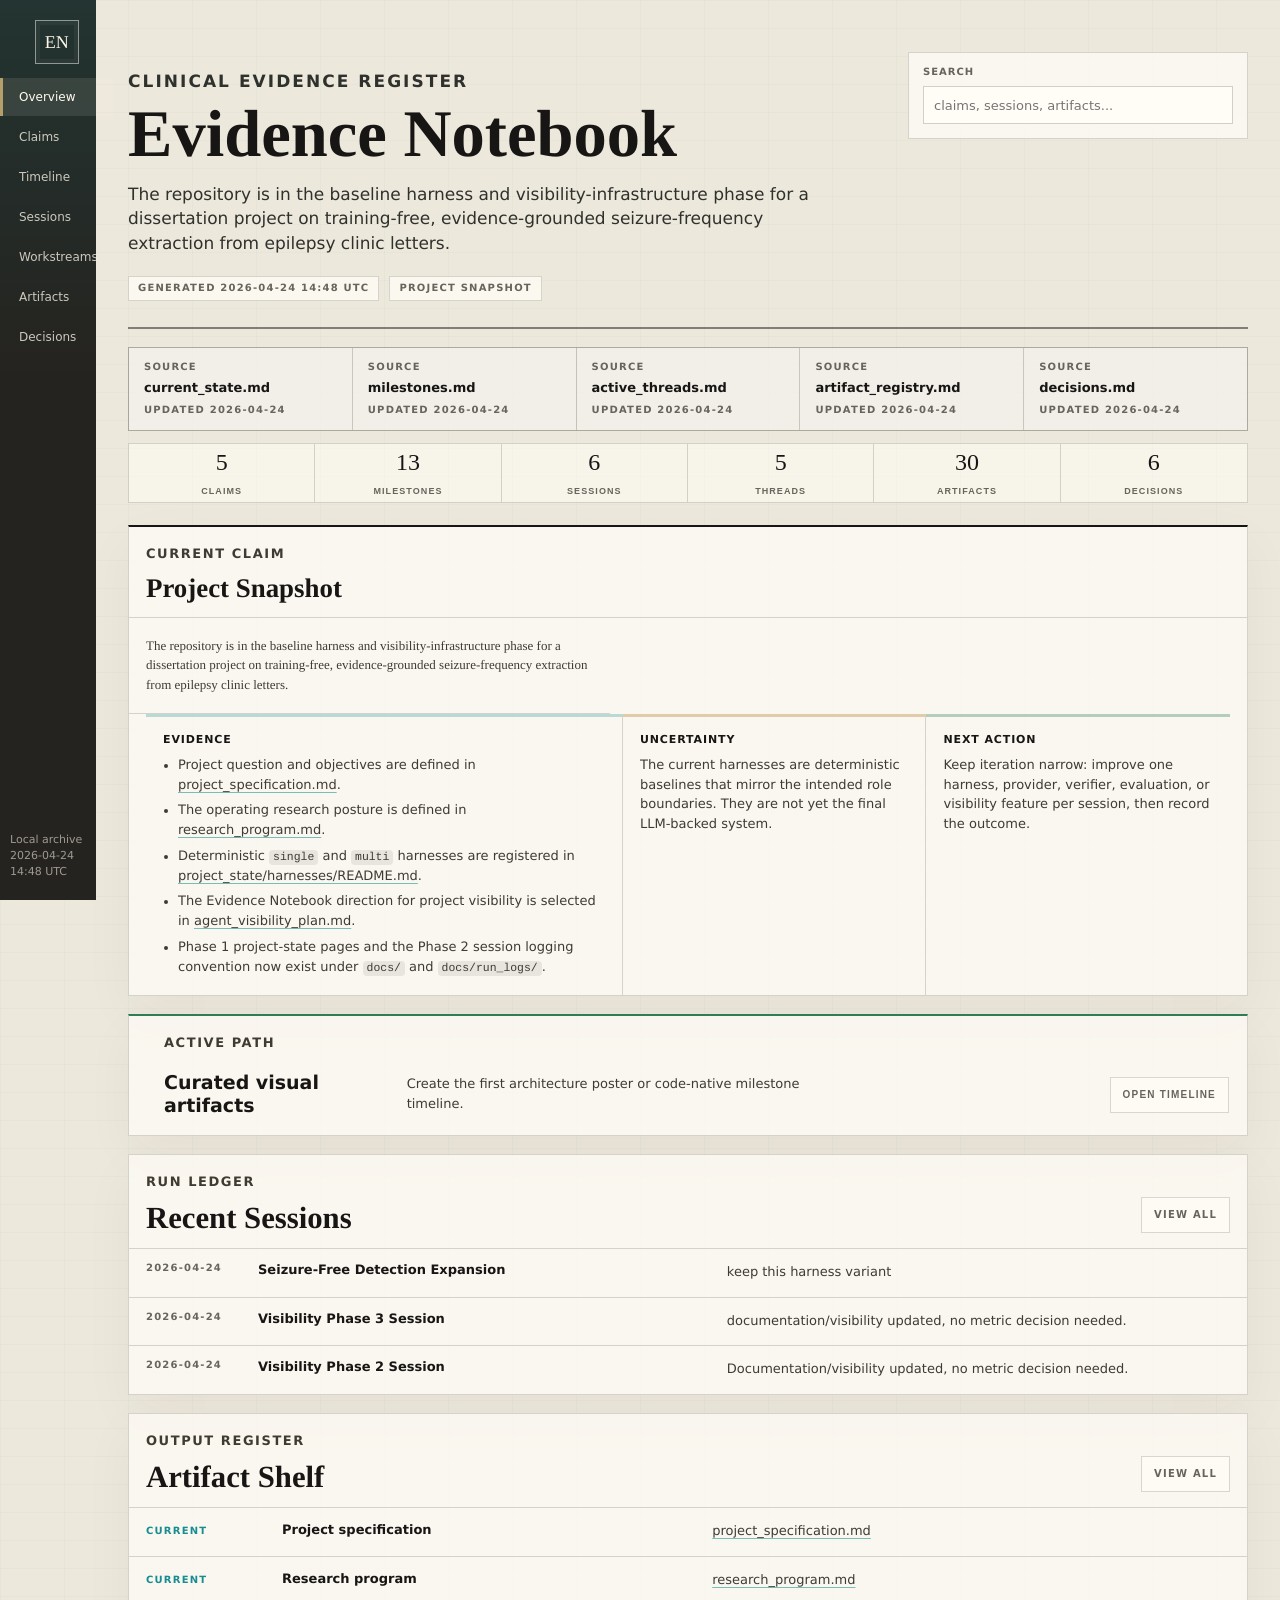
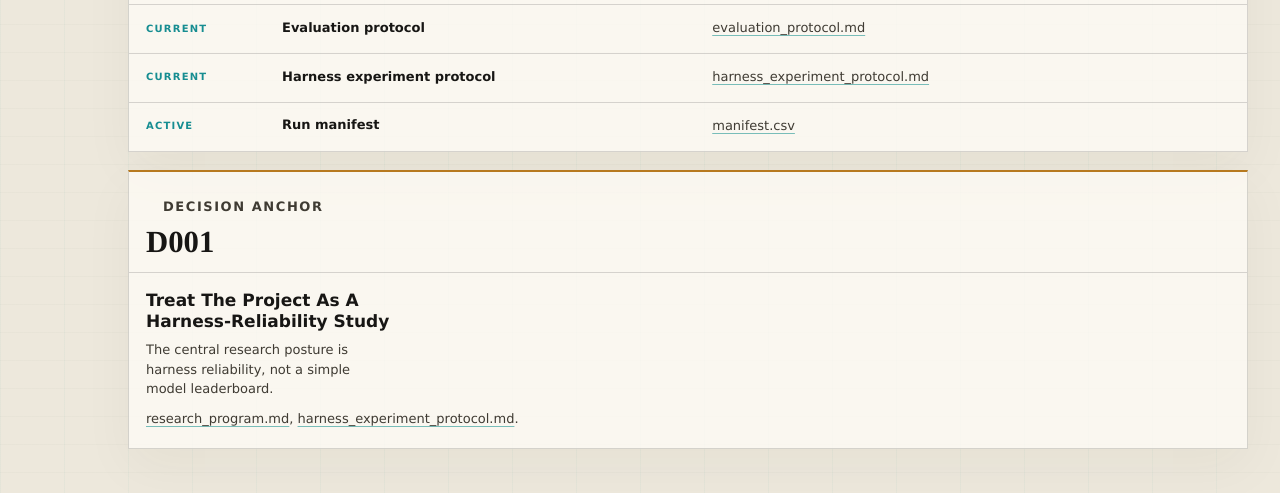
==== commit 80d57ac9: "Update notebook state and add seizure-free expansion log" ====
--- a/docs/evidence_notebook.html
+++ b/docs/evidence_notebook.html
@@ -3040,7 +3040,7 @@
   </head>
   <body class="app-body">
     <div id="app" class="app-shell" data-view="overview"></div>
-    <script id="notebook-data" type="application/json">{"generatedAt": "2026-04-24 12:10 UTC", "latestClaim": {"title": "Project Snapshot", "claim": "The repository is in the baseline harness and visibility-infrastructure phase for a dissertation project on training-free, evidence-grounded seizure-frequency extraction from epilepsy clinic letters."}, "activeMilestone": {"name": "Curated visual artifacts", "next": "Create the first architecture poster or code-native milestone timeline."}, "stats": [{"label": "Claims", "value": 5}, {"label": "Milestones", "value": 11}, {"label": "Sessions", "value": 3}, {"label": "Threads", "value": 5}, {"label": "Artifacts", "value": 26}, {"label": "Decisions", "value": 6}], "sources": [{"label": "current_state.md", "href": "current_state.md"}, {"label": "milestones.md", "href": "milestones.md"}, {"label": "active_threads.md", "href": "active_threads.md"}, {"label": "artifact_registry.md", "href": "artifact_registry.md"}, {"label": "decisions.md", "href": "decisions.md"}], "sourceFreshness": [{"label": "current_state.md", "updated": "2026-04-24"}, {"label": "milestones.md", "updated": "2026-04-24"}, {"label": "active_threads.md", "updated": "2026-04-24"}, {"label": "artifact_registry.md", "updated": "2026-04-24"}, {"label": "decisions.md", "updated": "2026-04-24"}], "claims": [{"title": "Project Snapshot", "claim": "The repository is in the baseline harness and visibility-infrastructure phase for a dissertation project on training-free, evidence-grounded seizure-frequency extraction from epilepsy clinic letters.", "evidence": "<ul><li>Project question and objectives are defined in <a href=\"project_specification.md\">project_specification.md<\/a>.<\/li><li>The operating research posture is defined in <a href=\"research_program.md\">research_program.md<\/a>.<\/li><li>Deterministic <code>single<\/code> and <code>multi<\/code> harnesses are registered in <a href=\"../project_state/harnesses/README.md\">project_state/harnesses/README.md<\/a>.<\/li><li>The Evidence Notebook direction for project visibility is selected in <a href=\"agent_visibility_plan.md\">agent_visibility_plan.md<\/a>.<\/li><li>Phase 1 project-state pages and the Phase 2 session logging convention now exist under <code>docs/<\/code> and <code>docs/run_logs/<\/code>.<\/li><\/ul>", "uncertainty": "<p>The current harnesses are deterministic baselines that mirror the intended role boundaries. They are not yet the final LLM-backed system.<\/p>", "next": "<p>Keep iteration narrow: improve one harness, provider, verifier, evaluation, or visibility feature per session, then record the outcome.<\/p>"}, {"title": "Visibility Claim", "claim": "The Evidence Notebook layer now has canonical state pages, a repeatable session logging convention, and a generated local dashboard.", "evidence": "<ul><li>Canonical state pages: <a href=\"milestones.md\">milestones.md<\/a>, <a href=\"active_threads.md\">active_threads.md<\/a>, <a href=\"decisions.md\">decisions.md<\/a>, and <a href=\"artifact_registry.md\">artifact_registry.md<\/a>.<\/li><li>Session logging convention: <a href=\"run_logs/README.md\">run_logs/README.md<\/a>.<\/li><li>Session log template: <a href=\"run_logs/session_log_template.md\">run_logs/session_log_template.md<\/a>.<\/li><li>Optional companion schema and template: <a href=\"run_logs/session_log_companion_schema.json\">session_log_companion_schema.json<\/a>, <a href=\"run_logs/session_log_companion_template.json\">session_log_companion_template.json<\/a>.<\/li><li>Local dashboard: <a href=\"evidence_notebook.html\">evidence_notebook.html<\/a>.<\/li><li>Dashboard generator: <a href=\"../src/epilepsy_agents/visibility.py\">src/epilepsy_agents/visibility.py<\/a>.<\/li><\/ul>", "uncertainty": "<p>The dashboard is a static generated artifact. It will drift if source docs change without rerunning the generator.<\/p>", "next": "<p>Regenerate the dashboard after substantial updates to project-state docs or session logs, then proceed to the first curated Phase 4 visual artifact.<\/p>"}, {"title": "Latest Evaluation Claim", "claim": "The latest paired 100-row synthetic smoke comparison slightly favors <code>h002_multi_agent_verify<\/code> over <code>h001_single_pass<\/code>, but both remain weak baselines and need targeted error work before broader conclusions.", "evidence": "<table><thead><tr><th>Harness<\/th><th>Run<\/th><th>Exact<\/th><th>Monthly 15 pct<\/th><th>Pragmatic micro-F1<\/th><th>Purist micro-F1<\/th><\/tr><\/thead><tbody><tr><td><code>h002_multi_agent_verify<\/code><\/td><td><a href=\"../project_state/runs/20260424T090105Z_h002_multi_agent_verify_n100.json\">20260424T090105Z_h002_multi_agent_verify_n100.json<\/a><\/td><td>0.20<\/td><td>0.35<\/td><td>0.42<\/td><td>0.40<\/td><\/tr><tr><td><code>h001_single_pass<\/code><\/td><td><a href=\"../project_state/runs/20260424T090110Z_h001_single_pass_n100.json\">20260424T090110Z_h001_single_pass_n100.json<\/a><\/td><td>0.18<\/td><td>0.33<\/td><td>0.40<\/td><td>0.38<\/td><\/tr><\/tbody><\/table><p>The manifest index is <a href=\"../project_state/experiments/manifest.csv\">project_state/experiments/manifest.csv<\/a>.<\/p>", "uncertainty": "<p>The 100-row comparison is still a smoke test. It uses the synthetic subset and should not be read as clinical performance.<\/p>", "next": "<p>Review safe error categories and improve candidate retrieval or verifier behavior against the most common failures before rerunning the same paired slice.<\/p>"}, {"title": "Data And Governance Claim", "claim": "The current development environment is safe for synthetic-data iteration, while real King&#x27;s College Hospital letters remain a later governed evaluation stage.", "evidence": "<ul><li>Synthetic subset details are in <a href=\"project_specification.md\">project_specification.md<\/a>.<\/li><li>Real-data export boundaries are documented in <a href=\"real_data_governance.md\">real_data_governance.md<\/a>.<\/li><li>Run records store aggregate metrics, row indexes, labels, and safe error categories rather than raw clinical text.<\/li><\/ul>", "uncertainty": "<p>The full synthetic dataset and any real-data access are not yet part of the current local evaluation loop.<\/p>", "next": "<p>Maintain the no-raw-real-text rule for logs, prompts, screenshots, run records, and dashboard artifacts.<\/p>"}, {"title": "Implementation Claim", "claim": "The local codebase already has the scaffolding needed for deterministic evaluation and future provider-backed extraction.", "evidence": "<ul><li><code>src/epilepsy_agents<\/code> contains package code for agents, labels, metrics, providers, schema, and CLI behavior.<\/li><li>Local runtime feasibility and provider architecture notes are recorded in <a href=\"local_model_feasibility.md\">local_model_feasibility.md<\/a>.<\/li><li>The standard session workflow is documented in <a href=\"typical_session_workflow.md\">typical_session_workflow.md<\/a>.<\/li><\/ul>", "uncertainty": "<p>No local LLM runtime is currently configured, and external-provider experiments are only appropriate for synthetic data unless governance changes.<\/p>", "next": "<p>Install or configure one local OpenAI-compatible runtime, then run a small schema-constrained synthetic smoke test.<\/p>"}], "milestones": [{"title": "Source materials and project frame", "status": "Complete", "outcome": "Dissertation question, objectives, data plan, methods, metrics, and risks are defined.", "evidence": "<a href=\"project_specification.md\">project_specification.md<\/a>, <a href=\"literature_review_map.md\">literature_review_map.md<\/a>, <a href=\"dissertation_scaffold.md\">dissertation_scaffold.md<\/a>", "risk": "Scope may change if full synthetic or real-data access differs from assumptions.", "next": "Keep the research question stable while harnesses mature."}, {"title": "Repository scaffold", "status": "Complete", "outcome": "Python package, deterministic agents, CLI, metrics, label parser, tests, and initial docs exist.", "evidence": "<a href=\"development_log.md\">development_log.md<\/a>, <a href=\"../pyproject.toml\">pyproject.toml<\/a>, <a href=\"../tests\">tests<\/a>", "risk": "Deterministic code is a baseline, not the final LLM-backed system.", "next": "Preserve deterministic comparability while adding providers."}, {"title": "Synthetic subset loaded", "status": "Complete", "outcome": "The 1,500-row synthetic subset is available for local evaluation, with <code>row_ok<\/code> filtering used by default.", "evidence": "<a href=\"project_specification.md\">project_specification.md<\/a>, <a href=\"../synthetic_data_subset_1500.json\">synthetic_data_subset_1500.json<\/a>", "risk": "The full synthetic dataset is not yet integrated.", "next": "Keep data ingestion compatible with a future full-dataset drop-in."}, {"title": "Evaluation harness", "status": "Complete", "outcome": "Metrics cover exact labels, monthly-rate tolerance, pragmatic classes, and purist classes.", "evidence": "<a href=\"evaluation_protocol.md\">evaluation_protocol.md<\/a>, <a href=\"../src/epilepsy_agents/metrics.py\">src/epilepsy_agents/metrics.py<\/a>", "risk": "Evidence support and invalid-output metrics need more importance once LLM output is active.", "next": "Add provider-backed output validation and evidence-support checks."}, {"title": "Harness experiment protocol", "status": "Complete", "outcome": "Runs are recorded under <code>project_state/runs/<\/code> and indexed in a manifest.", "evidence": "<a href=\"harness_experiment_protocol.md\">harness_experiment_protocol.md<\/a>, <a href=\"../project_state/experiments/manifest.csv\">project_state/experiments/manifest.csv<\/a>", "risk": "Some run records are from smoke tests and should not be overinterpreted.", "next": "Continue fixed-budget paired comparisons."}, {"title": "Initial paired smoke evaluations", "status": "Complete", "outcome": "<code>single<\/code> and <code>multi<\/code> baselines have 20-row and 100-row paired synthetic records.", "evidence": "<a href=\"../project_state/runs/20260424T090105Z_h002_multi_agent_verify_n100.json\">20260424T090105Z_h002_multi_agent_verify_n100.json<\/a>, <a href=\"../project_state/runs/20260424T090110Z_h001_single_pass_n100.json\">20260424T090110Z_h001_single_pass_n100.json<\/a>", "risk": "Latest results remain low and likely dominated by retrieval, seizure-free, unknown, and cluster errors.", "next": "Improve one failure mode and rerun the same paired slice."}, {"title": "Local model feasibility", "status": "Complete", "outcome": "Hardware, runtime options, candidate model tiers, and provider requirements are documented.", "evidence": "<a href=\"local_model_feasibility.md\">local_model_feasibility.md<\/a>", "risk": "No local runtime is currently installed or responding.", "next": "Configure LM Studio, Ollama, or llama.cpp server."}, {"title": "Visibility Phase 1: project-state layer", "status": "Complete", "outcome": "Canonical Evidence Notebook pages now exist for current state, milestones, active threads, decisions, and artifacts.", "evidence": "<a href=\"agent_visibility_plan.md\">agent_visibility_plan.md<\/a>, <a href=\"current_state.md\">current_state.md<\/a>, <a href=\"active_threads.md\">active_threads.md<\/a>, <a href=\"decisions.md\">decisions.md<\/a>, <a href=\"artifact_registry.md\">artifact_registry.md<\/a>", "risk": "The files are manually maintained until the dashboard and session automation exist.", "next": "Update these pages at the end of substantial sessions."}, {"title": "Visibility Phase 2: session logging", "status": "Complete", "outcome": "Session logging now has naming rules, required sections, status labels, evidence rules, privacy rules, a template, and optional JSON companion files.", "evidence": "<a href=\"run_logs/README.md\">run_logs/README.md<\/a>, <a href=\"run_logs/session_log_template.md\">session_log_template.md<\/a>, <a href=\"run_logs/session_log_companion_schema.json\">session_log_companion_schema.json<\/a>, <a href=\"run_logs/20260424T092054Z_visibility_phase2.md\">20260424T092054Z_visibility_phase2.md<\/a>", "risk": "No complete historical session-log archive has been backfilled yet.", "next": "Use the convention for all substantial sessions and decide in Phase 3 how the dashboard ingests logs."}, {"title": "Visibility Phase 3: local dashboard", "status": "Complete", "outcome": "A generated static Evidence Notebook dashboard now renders current claims, milestones, recent sessions, active threads, artifacts, and decisions from project-state docs.", "evidence": "<a href=\"evidence_notebook.html\">evidence_notebook.html<\/a>, <a href=\"agent_visibility_plan.md\">agent_visibility_plan.md<\/a>, <a href=\"../src/epilepsy_agents/visibility.py\">src/epilepsy_agents/visibility.py<\/a>, <a href=\"../tests/test_visibility.py\">tests/test_visibility.py<\/a>", "risk": "The dashboard is regenerated manually and can drift if source docs change without rerunning the CLI.", "next": "Regenerate with <code>epilepsy-agents notebook<\/code> after substantial state updates."}, {"title": "Curated visual artifacts", "status": "Planned", "outcome": "Visual language and first artifact briefs are defined.", "evidence": "<a href=\"visual_artifacts_direction.md\">visual_artifacts_direction.md<\/a>", "risk": "Images/posters have not yet been generated into a tracked artifact set.", "next": "Create the first architecture poster or code-native milestone timeline."}], "sessions": [{"title": "Visibility Phase 3 Session", "date": "2026-04-24", "objective": "Build the minimal local Evidence Notebook dashboard described by Phase 3 of <code>docs/agent_visibility_plan.md<\/code>.", "outcome": "<p>The repository now has a generated local Evidence Notebook dashboard. The dashboard reads the canonical project-state markdown and recent session logs, then renders a source-backed overview, milestone timeline, session feed, active workstreams, artifact gallery, and decision list.<\/p>", "evidence": "<ul><li>Files changed:<\/li><li><code>src/epilepsy_agents/visibility.py<\/code><\/li><li><code>src/epilepsy_agents/cli.py<\/code><\/li><li><code>tests/test_visibility.py<\/code><\/li><li><code>docs/evidence_notebook.html<\/code><\/li><li><code>docs/agent_visibility_plan.md<\/code><\/li><li><code>docs/current_state.md<\/code><\/li><li><code>docs/milestones.md<\/code><\/li><li><code>docs/active_threads.md<\/code><\/li><li><code>docs/artifact_registry.md<\/code><\/li><li><code>.gitignore<\/code><\/li><li><code>pyproject.toml<\/code><\/li><li>Run records: none; this was a visibility/dashboard session.<\/li><li>Tests or checks:<\/li><li>Installed <code>pytest<\/code>.<\/li><li><code>python -m pytest<\/code> passed with 15 tests.<\/li><li><code>epilepsy-agents notebook --out docs/evidence_notebook.html --session-limit 6<\/code> generated the dashboard.<\/li><li>Generated artifacts:<\/li><li><code>docs/evidence_notebook.html<\/code><\/li><\/ul>", "uncertainty": "<p>The dashboard is a static generated artifact. It is useful for local review now, but it can drift unless future sessions regenerate it after changing project-state docs or session logs. Browser visual QA has not yet been automated.<\/p>", "handoff": "<p>Regenerate the dashboard after substantial session closeouts. The next visibility milestone is Phase 4: create the first curated visual artifact, preferably the Project Architecture Poster.<\/p>", "decision": "documentation/visibility updated, no metric decision needed.", "href": "run_logs/20260424T093100Z_visibility_phase3.md"}, {"title": "Visibility Phase 2 Session", "date": "2026-04-24", "objective": "Implement the session logging convention from Phase 2 of <code>docs/agent_visibility_plan.md<\/code>.", "outcome": "<p>The repository now has a concrete session logging convention rather than only a template. Substantial sessions have naming rules, required sections, closing status labels, evidence rules, a privacy rule, and optional JSON companion files for future dashboard ingestion.<\/p>", "evidence": "<ul><li>Files changed:<\/li><li><code>docs/run_logs/README.md<\/code><\/li><li><code>docs/run_logs/session_log_companion_schema.json<\/code><\/li><li><code>docs/run_logs/session_log_companion_template.json<\/code><\/li><li><code>docs/run_logs/session_log_template.md<\/code><\/li><li><code>docs/agent_visibility_plan.md<\/code><\/li><li><code>docs/current_state.md<\/code><\/li><li><code>docs/milestones.md<\/code><\/li><li><code>docs/active_threads.md<\/code><\/li><li><code>docs/artifact_registry.md<\/code><\/li><li><code>docs/typical_session_workflow.md<\/code><\/li><li>Run records: none; this was a visibility/documentation session.<\/li><li>Tests or checks:<\/li><li>JSON companion schema and template were parsed successfully with <code>ConvertFrom-Json<\/code>.<\/li><li>Verified Phase 2 references appear in the visibility plan and project-state docs.<\/li><li>Generated artifacts:<\/li><li>This session log.<\/li><\/ul>", "uncertainty": "<p>The convention is still manual. Future dashboard work should decide whether to ingest markdown directly, JSON companion files, or a generated index over both.<\/p>", "handoff": "<p>Proceed to Phase 3 by building a minimal local Evidence Notebook dashboard that reads the project-state docs and recent session logs.<\/p>", "decision": "Documentation/visibility updated, no metric decision needed.", "href": "run_logs/20260424T092054Z_visibility_phase2.md"}, {"title": "Visibility Phase 1 Session", "date": "2026-04-24", "objective": "Start implementation of <code>docs/agent_visibility_plan.md<\/code> by creating the markdown-backed Evidence Notebook layer.", "outcome": "<p>The repository now has the first canonical project-state layer described by the agent visibility plan. Current state, milestones, active threads, decisions, and artifact registry pages exist, and the visibility plan records that Phase 1 has started.<\/p>", "evidence": "<ul><li>Files changed:<\/li><li><code>docs/current_state.md<\/code><\/li><li><code>docs/milestones.md<\/code><\/li><li><code>docs/active_threads.md<\/code><\/li><li><code>docs/decisions.md<\/code><\/li><li><code>docs/artifact_registry.md<\/code><\/li><li><code>docs/run_logs/session_log_template.md<\/code><\/li><li><code>docs/agent_visibility_plan.md<\/code><\/li><li><code>docs/typical_session_workflow.md<\/code><\/li><li>Run records referenced:<\/li><li><code>project_state/runs/20260424T090105Z_h002_multi_agent_verify_n100.json<\/code><\/li><li><code>project_state/runs/20260424T090110Z_h001_single_pass_n100.json<\/code><\/li><li>Checks:<\/li><li>Confirmed all new project-state files exist.<\/li><li>Confirmed the visibility plan contains an implementation status entry.<\/li><li>Confirmed the new docs reference current evaluation, decision, milestone, and session-template claims.<\/li><\/ul>", "uncertainty": "<p>The new layer is manually maintained. It can drift unless future sessions update these pages at closeout. Historical sessions have not been backfilled into individual markdown logs.<\/p>", "handoff": "<p>Use this layer during the next substantial session: update <code>docs/current_state.md<\/code>, revise the relevant active thread, and add a session log. The next implementation choice is either backfill a few historical session logs or build a minimal local Evidence Notebook dashboard over these markdown files.<\/p>", "decision": "Documentation/visibility updated, no metric decision needed.", "href": "run_logs/20260424T090341Z_visibility_phase1.md"}], "workstreams": [{"name": "Harness Reliability", "question": "How can the deterministic and future LLM-backed harnesses reduce seizure-frequency extraction errors while preserving evidence support and auditability?", "evidence": "<ul><li>Latest paired 100-row synthetic smoke runs:<\/li><li><code>h002_multi_agent_verify<\/code>: exact 0.20, monthly 0.35, pragmatic micro-F1 0.42, purist micro-F1 0.40.<\/li><li><code>h001_single_pass<\/code>: exact 0.18, monthly 0.33, pragmatic micro-F1 0.40, purist micro-F1 0.38.<\/li><li>Run records: <a href=\"../project_state/runs/20260424T090105Z_h002_multi_agent_verify_n100.json\">multi n100<\/a>, <a href=\"../project_state/runs/20260424T090110Z_h001_single_pass_n100.json\">single n100<\/a>.<\/li><\/ul>", "risk": "<p>The latest results remain too low for dissertation claims beyond &quot;baseline established.&quot; Failure work should avoid tuning on too many variables at once.<\/p>", "next": "<p>Pick one failure family, likely unknown/no-reference handling, seizure-free handling, or cluster parsing, then rerun paired 100-row smoke tests.<\/p>"}, {"name": "Provider And Local Model Setup", "question": "Which local runtime and first model should be used for schema-constrained extraction smoke tests?", "evidence": "<ul><li>The laptop has an RTX 4070 Laptop GPU with 8 GB VRAM and enough disk for quantized local inference.<\/li><li>No Ollama, LM Studio, vLLM, llama.cpp server, or direct inference stack is currently responding in the active environment.<\/li><li>Candidate model tiers are documented in <a href=\"local_model_feasibility.md\">local_model_feasibility.md<\/a>.<\/li><\/ul>", "risk": "<p>Local runtime installation and model download are not complete. Closed-provider experiments remain synthetic-only.<\/p>", "next": "<p>Configure one OpenAI-compatible local runtime and run a 25-letter schema-constrained smoke test.<\/p>"}, {"name": "Evidence Notebook Visibility", "question": "How should project state stay legible across long agent-assisted development sessions?", "evidence": "<ul><li>The chosen visibility direction is Evidence Notebook.<\/li><li>Phase 1 markdown pages now exist: <a href=\"current_state.md\">current_state.md<\/a>, <a href=\"milestones.md\">milestones.md<\/a>, <a href=\"active_threads.md\">active_threads.md<\/a>, <a href=\"decisions.md\">decisions.md<\/a>, and <a href=\"artifact_registry.md\">artifact_registry.md<\/a>.<\/li><li>Phase 2 session logging convention exists at <a href=\"run_logs/README.md\">run_logs/README.md<\/a>, with a template and optional JSON companion files.<\/li><li>Phase 3 dashboard exists at <a href=\"evidence_notebook.html\">evidence_notebook.html<\/a>, generated by <a href=\"../src/epilepsy_agents/visibility.py\">src/epilepsy_agents/visibility.py<\/a>.<\/li><\/ul>", "risk": "<p>The source markdown layer is still hand-maintained, and the dashboard can drift unless future sessions regenerate it after state updates.<\/p>", "next": "<p>Use the dashboard for quick review, regenerate it after substantial session closeouts, and proceed to the first curated Phase 4 visual artifact.<\/p>"}, {"name": "Visual And Dissertation Artifacts", "question": "Which explanatory visuals should be produced first for README, dissertation, and supervisor review?", "evidence": "<ul><li>The shared Clinical Blueprint + Evidence Highlighter visual language is defined in <a href=\"visual_artifacts_direction.md\">visual_artifacts_direction.md<\/a>.<\/li><li>The first target set includes architecture, deployment, dataset/evaluation, agent roles, milestones, local model feasibility, evidence grounding, and final packaging.<\/li><\/ul>", "risk": "<p>Generated visuals can become decorative if not tied to evidence and current project state.<\/p>", "next": "<p>Create the Project Architecture Poster first, using only synthetic/anonymised-looking text and sparse labels.<\/p>"}, {"name": "Real-Data Governance", "question": "How should the project prepare for possible real King&#x27;s College Hospital evaluation without leaking raw clinical content?", "evidence": "<ul><li>Governance rules are documented in <a href=\"real_data_governance.md\">real_data_governance.md<\/a>.<\/li><li>The research program explicitly prohibits autonomous loops on real clinical text and raw-text exports.<\/li><\/ul>", "risk": "<p>Any future real-data stage must happen inside the approved environment and may restrict providers, telemetry, examples, traces, screenshots, and artifacts.<\/p>", "next": "<p>Keep real-data support as an architecture constraint, not an active local-data workflow.<\/p>"}], "artifacts": [{"name": "Project specification", "purpose": "Define dissertation question, objectives, methods, data, metrics, and risks.", "status": "Current", "path": "<a href=\"project_specification.md\">project_specification.md<\/a>", "use": "Dissertation and orientation."}, {"name": "Research program", "purpose": "Operating brief for future agent-assisted work.", "status": "Current", "path": "<a href=\"research_program.md\">research_program.md<\/a>", "use": "Session orientation and scope control."}, {"name": "Evaluation protocol", "purpose": "Define metrics, baselines, controls, and standard commands.", "status": "Current", "path": "<a href=\"evaluation_protocol.md\">evaluation_protocol.md<\/a>", "use": "Experiment design and reporting."}, {"name": "Harness experiment protocol", "purpose": "Define reproducible run records and manifest conventions.", "status": "Current", "path": "<a href=\"harness_experiment_protocol.md\">harness_experiment_protocol.md<\/a>", "use": "Run logging and auditability."}, {"name": "Run manifest", "purpose": "Compact index of fixed-budget harness experiments.", "status": "Active", "path": "<a href=\"../project_state/experiments/manifest.csv\">manifest.csv<\/a>", "use": "Experiment lookup and dashboard source."}, {"name": "Run records", "purpose": "Structured per-run metrics, metadata, and safe error categories.", "status": "Active", "path": "<a href=\"../project_state/runs\">project_state/runs<\/a>", "use": "Evidence Notebook session feed and metric comparisons."}, {"name": "Harness registry", "purpose": "Stable IDs and status for extraction harness variants.", "status": "Active", "path": "<a href=\"../project_state/harnesses/README.md\">project_state/harnesses/README.md<\/a>", "use": "Variant tracking."}, {"name": "Local model feasibility report", "purpose": "Explain hardware, runtime options, model tiers, and provider architecture.", "status": "Current", "path": "<a href=\"local_model_feasibility.md\">local_model_feasibility.md<\/a>", "use": "Local runtime planning and dissertation methods."}, {"name": "Real-data governance note", "purpose": "Define privacy boundaries for later real clinical evaluation.", "status": "Current", "path": "<a href=\"real_data_governance.md\">real_data_governance.md<\/a>", "use": "Risk control and future secure-environment work."}, {"name": "Visual artifacts direction", "purpose": "Define project visual language and first artifact set.", "status": "Current", "path": "<a href=\"visual_artifacts_direction.md\">visual_artifacts_direction.md<\/a>", "use": "README, dissertation, and presentation visuals."}, {"name": "Agent visibility plan", "purpose": "Define visibility stack and Evidence Notebook direction.", "status": "Current", "path": "<a href=\"agent_visibility_plan.md\">agent_visibility_plan.md<\/a>", "use": "Visibility roadmap."}, {"name": "Agent visibility UI mockups", "purpose": "Explore Live Mission Control, Evidence Notebook, and Project Atlas directions.", "status": "Reference", "path": "<a href=\"agent_visibility_ui_mockups.html\">agent_visibility_ui_mockups.html<\/a>", "use": "Future dashboard design reference."}, {"name": "Evidence Notebook project-state pages", "purpose": "Provide source-backed current state, milestones, active threads, decisions, and artifact index.", "status": "Active", "path": "<a href=\"current_state.md\">current_state.md<\/a>, <a href=\"milestones.md\">milestones.md<\/a>, <a href=\"active_threads.md\">active_threads.md<\/a>, <a href=\"decisions.md\">decisions.md<\/a>, <a href=\"artifact_registry.md\">artifact_registry.md<\/a>", "use": "Human oversight and future dashboard source."}, {"name": "Session logging convention", "purpose": "Define when to write logs, naming rules, status labels, evidence rules, optional JSON companions, and closeout checklist.", "status": "Active", "path": "<a href=\"run_logs/README.md\">run_logs/README.md<\/a>", "use": "Session audit trail and dashboard source."}, {"name": "Session-log template", "purpose": "Standardize session outcome, evidence, uncertainty, and handoff.", "status": "Active", "path": "<a href=\"run_logs/session_log_template.md\">run_logs/session_log_template.md<\/a>", "use": "Future session closeouts."}, {"name": "Session-log companion schema", "purpose": "Define optional machine-readable session-log metadata for future dashboard ingestion.", "status": "Active", "path": "<a href=\"run_logs/session_log_companion_schema.json\">session_log_companion_schema.json<\/a>", "use": "Future dashboard or generated index."}, {"name": "Session-log companion template", "purpose": "Provide a valid JSON starting point for optional session companions.", "status": "Active", "path": "<a href=\"run_logs/session_log_companion_template.json\">session_log_companion_template.json<\/a>", "use": "Future dashboard or generated index."}, {"name": "Visibility Phase 1 session log", "purpose": "Record the first implementation pass for the Evidence Notebook layer.", "status": "Current", "path": "<a href=\"run_logs/20260424T090341Z_visibility_phase1.md\">20260424T090341Z_visibility_phase1.md<\/a>", "use": "Handoff and audit trail."}, {"name": "Visibility Phase 2 session log", "purpose": "Record the implementation pass for the session logging convention.", "status": "Current", "path": "<a href=\"run_logs/20260424T092054Z_visibility_phase2.md\">20260424T092054Z_visibility_phase2.md<\/a>", "use": "Handoff and audit trail."}, {"name": "Evidence Notebook dashboard", "purpose": "Provide a local visual dashboard over current claims, milestones, recent sessions, workstreams, artifacts, and decisions.", "status": "Active", "path": "<a href=\"evidence_notebook.html\">evidence_notebook.html<\/a>", "use": "Supervisor review, session orientation, and project oversight."}, {"name": "Evidence Notebook generator", "purpose": "Regenerate the dashboard from markdown source files without a frontend dependency stack.", "status": "Active", "path": "<a href=\"../src/epilepsy_agents/visibility.py\">src/epilepsy_agents/visibility.py<\/a>", "use": "Dashboard maintenance and future ingestion work."}, {"name": "Visibility Phase 3 session log", "purpose": "Record the implementation pass for the local Evidence Notebook dashboard.", "status": "Current", "path": "<a href=\"run_logs/20260424T093100Z_visibility_phase3.md\">20260424T093100Z_visibility_phase3.md<\/a>", "use": "Handoff and audit trail."}, {"name": "Project Architecture Poster", "purpose": "Explain the multi-agent extraction pipeline visually.", "status": "Planned", "path": "To be generated.", "use": "README, dissertation figure, supervisor review."}, {"name": "Milestone Timeline", "purpose": "Show progress and next stages.", "status": "Planned", "path": "To be generated.", "use": "Dissertation and presentation support."}, {"name": "Local-First Hospital Deployment Diagram", "purpose": "Explain why real clinical text stays local.", "status": "Planned", "path": "To be generated.", "use": "Governance explanation."}, {"name": "Dataset and Evaluation Overview", "purpose": "Explain seizure-frequency labels and metric bundle.", "status": "Planned", "path": "To be generated.", "use": "Methods section and supervisor review."}], "decisions": [{"id": "D001", "title": "Treat The Project As A Harness-Reliability Study", "decision": "The central research posture is harness reliability, not a simple model leaderboard.", "rationale": "<p>The dissertation question is whether constrained, evidence-grounded extraction improves seizure-frequency reliability under matched budgets.<\/p>", "consequence": "<p>Each meaningful change should alter one harness, prompt, provider, verification rule, or visibility artifact, then be evaluated through a fixed metric bundle.<\/p>", "evidence": "<a href=\"research_program.md\">research_program.md<\/a>, <a href=\"harness_experiment_protocol.md\">harness_experiment_protocol.md<\/a>."}, {"id": "D002", "title": "Keep Deterministic Baselines Before LLM Expansion", "decision": "The repository starts with deterministic <code>single<\/code> and <code>multi<\/code> harnesses that mirror planned role boundaries.", "rationale": "<p>This gives a reproducible offline baseline before provider variance, cost, latency, and schema failures enter the study.<\/p>", "consequence": "<p>Deterministic metrics provide the first comparison floor, but the system must not claim final LLM or clinical performance from them.<\/p>", "evidence": "<a href=\"project_specification.md\">project_specification.md<\/a>, <a href=\"../project_state/harnesses/README.md\">project_state/harnesses/README.md<\/a>, <a href=\"../project_state/experiments/manifest.csv\">project_state/experiments/manifest.csv<\/a>."}, {"id": "D003", "title": "Use The Pareto Frontier Rule For Harness Selection", "decision": "Keep candidate harnesses that are non-dominated across reliability, evidence support, invalid-output behavior, and cost/runtime rather than forcing a single early winner.", "rationale": "<p>Clinical extraction quality is multi-dimensional. A slightly better F1 score may not be worth unsupported claims or poor abstention behavior.<\/p>", "consequence": "<p>Run records must retain enough information to compare class F1, monthly-rate accuracy, exact label accuracy, safe error categories, and later provider/runtime metadata.<\/p>", "evidence": "<a href=\"harness_experiment_protocol.md\">harness_experiment_protocol.md<\/a>, <a href=\"evaluation_protocol.md\">evaluation_protocol.md<\/a>."}, {"id": "D004", "title": "Keep Closed Providers Synthetic-Only Unless Governance Changes", "decision": "Closed-provider experiments are acceptable only for synthetic data in the current repository context.", "rationale": "<p>Real clinical text must not leave the approved environment or enter external logs, traces, prompts, screenshots, or artifacts without explicit governance approval.<\/p>", "consequence": "<p>Provider adapters must make data-governance boundaries explicit, and real-data evaluation outputs must be aggregate and de-identified.<\/p>", "evidence": "<a href=\"real_data_governance.md\">real_data_governance.md<\/a>, <a href=\"local_model_feasibility.md\">local_model_feasibility.md<\/a>."}, {"id": "D005", "title": "Prefer A Local Runtime For Real-Data Readiness", "decision": "The first local inference path should use an OpenAI-compatible local server such as LM Studio, Ollama, or llama.cpp server.", "rationale": "<p>The real-data stage needs a plausible local/offline pathway. A server interface also keeps orchestration separated from model runtime.<\/p>", "consequence": "<p>Provider code should stay modular and record runtime/model metadata for reproducibility.<\/p>", "evidence": "<a href=\"local_model_feasibility.md\">local_model_feasibility.md<\/a>, <a href=\"../src/epilepsy_agents/providers.py\">src/epilepsy_agents/providers.py<\/a>."}, {"id": "D006", "title": "Use Evidence Notebook As The Visibility Direction", "decision": "The visual orchestration layer should use the Evidence Notebook direction.", "rationale": "<p>The project needs source-backed, supervisor-reviewable claims rather than a generic operational dashboard.<\/p>", "consequence": "<p>Project-state files should be written as claim, evidence, uncertainty, and next-action entries that can later render into a local dashboard.<\/p>", "evidence": "<a href=\"agent_visibility_plan.md\">agent_visibility_plan.md<\/a>, <a href=\"agent_visibility_ui_mockups.html\">agent_visibility_ui_mockups.html<\/a>."}]}</script>
+    <script id="notebook-data" type="application/json">{"generatedAt": "2026-04-24 14:48 UTC", "latestClaim": {"title": "Project Snapshot", "claim": "The repository is in the baseline harness and visibility-infrastructure phase for a dissertation project on training-free, evidence-grounded seizure-frequency extraction from epilepsy clinic letters."}, "activeMilestone": {"name": "Curated visual artifacts", "next": "Create the first architecture poster or code-native milestone timeline."}, "stats": [{"label": "Claims", "value": 5}, {"label": "Milestones", "value": 13}, {"label": "Sessions", "value": 6}, {"label": "Threads", "value": 5}, {"label": "Artifacts", "value": 30}, {"label": "Decisions", "value": 6}], "sources": [{"label": "current_state.md", "href": "current_state.md"}, {"label": "milestones.md", "href": "milestones.md"}, {"label": "active_threads.md", "href": "active_threads.md"}, {"label": "artifact_registry.md", "href": "artifact_registry.md"}, {"label": "decisions.md", "href": "decisions.md"}], "sourceFreshness": [{"label": "current_state.md", "updated": "2026-04-24"}, {"label": "milestones.md", "updated": "2026-04-24"}, {"label": "active_threads.md", "updated": "2026-04-24"}, {"label": "artifact_registry.md", "updated": "2026-04-24"}, {"label": "decisions.md", "updated": "2026-04-24"}], "claims": [{"title": "Project Snapshot", "claim": "The repository is in the baseline harness and visibility-infrastructure phase for a dissertation project on training-free, evidence-grounded seizure-frequency extraction from epilepsy clinic letters.", "evidence": "<ul><li>Project question and objectives are defined in <a href=\"project_specification.md\">project_specification.md<\/a>.<\/li><li>The operating research posture is defined in <a href=\"research_program.md\">research_program.md<\/a>.<\/li><li>Deterministic <code>single<\/code> and <code>multi<\/code> harnesses are registered in <a href=\"../project_state/harnesses/README.md\">project_state/harnesses/README.md<\/a>.<\/li><li>The Evidence Notebook direction for project visibility is selected in <a href=\"agent_visibility_plan.md\">agent_visibility_plan.md<\/a>.<\/li><li>Phase 1 project-state pages and the Phase 2 session logging convention now exist under <code>docs/<\/code> and <code>docs/run_logs/<\/code>.<\/li><\/ul>", "uncertainty": "<p>The current harnesses are deterministic baselines that mirror the intended role boundaries. They are not yet the final LLM-backed system.<\/p>", "next": "<p>Keep iteration narrow: improve one harness, provider, verifier, evaluation, or visibility feature per session, then record the outcome.<\/p>"}, {"title": "Visibility Claim", "claim": "The Evidence Notebook layer now has canonical state pages, a repeatable session logging convention, a generated local dashboard, and backfilled session coverage for the pre-visibility foundation work.", "evidence": "<ul><li>Canonical state pages: <a href=\"milestones.md\">milestones.md<\/a>, <a href=\"active_threads.md\">active_threads.md<\/a>, <a href=\"decisions.md\">decisions.md<\/a>, and <a href=\"artifact_registry.md\">artifact_registry.md<\/a>.<\/li><li>Session logging convention: <a href=\"run_logs/README.md\">run_logs/README.md<\/a>.<\/li><li>Session log template: <a href=\"run_logs/session_log_template.md\">run_logs/session_log_template.md<\/a>.<\/li><li>Optional companion schema and template: <a href=\"run_logs/session_log_companion_schema.json\">session_log_companion_schema.json<\/a>, <a href=\"run_logs/session_log_companion_template.json\">session_log_companion_template.json<\/a>.<\/li><li>Backfilled historical logs: <a href=\"run_logs/20260424T075111Z_initial_scaffold.md\">20260424T075111Z_initial_scaffold.md<\/a>, <a href=\"run_logs/20260424T084000Z_harness_protocol_and_smoke_runs.md\">20260424T084000Z_harness_protocol_and_smoke_runs.md<\/a>, <a href=\"run_logs/20260424T085900Z_candidate_retrieval_iteration.md\">20260424T085900Z_candidate_retrieval_iteration.md<\/a>.<\/li><li>Local dashboard: <a href=\"evidence_notebook.html\">evidence_notebook.html<\/a>.<\/li><li>Dashboard generator: <a href=\"../src/epilepsy_agents/visibility.py\">src/epilepsy_agents/visibility.py<\/a>.<\/li><\/ul>", "uncertainty": "<p>The dashboard is a static generated artifact. The new historical logs are reconstructed from repo evidence rather than written contemporaneously, so they are faithful summaries but not verbatim session notes.<\/p>", "next": "<p>Regenerate the dashboard after substantial updates to project-state docs or session logs, then proceed to the first curated Phase 4 visual artifact.<\/p>"}, {"title": "Latest Evaluation Claim", "claim": "The latest paired 100-row synthetic smoke comparison shows a meaningful lift for both harnesses after the seizure-free detection expansion, with <code>h002_multi_agent_verify<\/code> still ahead of <code>h001_single_pass<\/code> and NS-class F1 rising from near-zero to 0.82 on multi.", "evidence": "<table><thead><tr><th>Harness<\/th><th>Run<\/th><th>Exact<\/th><th>Monthly 15 pct<\/th><th>Pragmatic micro-F1<\/th><th>Purist micro-F1<\/th><\/tr><\/thead><tbody><tr><td><code>h002_multi_agent_verify<\/code><\/td><td><a href=\"../project_state/runs/20260424T144559Z_h002_multi_agent_verify_n100.json\">20260424T144559Z_h002_multi_agent_verify_n100.json<\/a><\/td><td>0.31<\/td><td>0.48<\/td><td>0.55<\/td><td>0.53<\/td><\/tr><tr><td><code>h001_single_pass<\/code><\/td><td><a href=\"../project_state/runs/20260424T144606Z_h001_single_pass_n100.json\">20260424T144606Z_h001_single_pass_n100.json<\/a><\/td><td>0.25<\/td><td>0.43<\/td><td>0.50<\/td><td>0.48<\/td><\/tr><\/tbody><\/table><p>The manifest index is <a href=\"../project_state/experiments/manifest.csv\">project_state/experiments/manifest.csv<\/a>. Session log: <a href=\"run_logs/20260424T144639Z_seizure_free_detection_expansion.md\">20260424T144639Z_seizure_free_detection_expansion.md<\/a>.<\/p>", "uncertainty": "<p>The 100-row comparison is still a smoke test. NS precision for multi is 0.73, so six non-NS gold rows are now mispredicted as seizure-free. The qualitative-duration pattern always emits <code>seizure free for multiple month<\/code>, so rare year-scale gold labels still depend on the numeric negation pattern rather than the qualitative fallback.<\/p>", "next": "<p>Review the six NS false positives and remaining nine <code>seizure_free_error<\/code> cases, then pick the next failure family (most likely <code>unknown_or_no_reference_error<\/code> or <code>cluster_error<\/code>) and rerun the same paired slice.<\/p>"}, {"title": "Data And Governance Claim", "claim": "The current development environment is safe for synthetic-data iteration, while real King&#x27;s College Hospital letters remain a later governed evaluation stage.", "evidence": "<ul><li>Synthetic subset details are in <a href=\"project_specification.md\">project_specification.md<\/a>.<\/li><li>Real-data export boundaries are documented in <a href=\"real_data_governance.md\">real_data_governance.md<\/a>.<\/li><li>Run records store aggregate metrics, row indexes, labels, and safe error categories rather than raw clinical text.<\/li><\/ul>", "uncertainty": "<p>The full synthetic dataset and any real-data access are not yet part of the current local evaluation loop.<\/p>", "next": "<p>Maintain the no-raw-real-text rule for logs, prompts, screenshots, run records, and dashboard artifacts.<\/p>"}, {"title": "Implementation Claim", "claim": "The local codebase already has the scaffolding needed for deterministic evaluation and future provider-backed extraction.", "evidence": "<ul><li><code>src/epilepsy_agents<\/code> contains package code for agents, labels, metrics, providers, schema, and CLI behavior.<\/li><li>Local runtime feasibility and provider architecture notes are recorded in <a href=\"local_model_feasibility.md\">local_model_feasibility.md<\/a>.<\/li><li>The standard session workflow is documented in <a href=\"typical_session_workflow.md\">typical_session_workflow.md<\/a>.<\/li><\/ul>", "uncertainty": "<p>No local LLM runtime is currently configured, and external-provider experiments are only appropriate for synthetic data unless governance changes.<\/p>", "next": "<p>Install or configure one local OpenAI-compatible runtime, then run a small schema-constrained synthetic smoke test.<\/p>"}], "milestones": [{"title": "Source materials and project frame", "status": "Complete", "outcome": "Dissertation question, objectives, data plan, methods, metrics, and risks are defined.", "evidence": "<a href=\"project_specification.md\">project_specification.md<\/a>, <a href=\"literature_review_map.md\">literature_review_map.md<\/a>, <a href=\"dissertation_scaffold.md\">dissertation_scaffold.md<\/a>", "risk": "Scope may change if full synthetic or real-data access differs from assumptions.", "next": "Keep the research question stable while harnesses mature."}, {"title": "Repository scaffold", "status": "Complete", "outcome": "Python package, deterministic agents, CLI, metrics, label parser, tests, and initial docs exist.", "evidence": "<a href=\"development_log.md\">development_log.md<\/a>, <a href=\"../pyproject.toml\">pyproject.toml<\/a>, <a href=\"../tests\">tests<\/a>", "risk": "Deterministic code is a baseline, not the final LLM-backed system.", "next": "Preserve deterministic comparability while adding providers."}, {"title": "Synthetic subset loaded", "status": "Complete", "outcome": "The 1,500-row synthetic subset is available for local evaluation, with <code>row_ok<\/code> filtering used by default.", "evidence": "<a href=\"project_specification.md\">project_specification.md<\/a>, <a href=\"../synthetic_data_subset_1500.json\">synthetic_data_subset_1500.json<\/a>", "risk": "The full synthetic dataset is not yet integrated.", "next": "Keep data ingestion compatible with a future full-dataset drop-in."}, {"title": "Evaluation harness", "status": "Complete", "outcome": "Metrics cover exact labels, monthly-rate tolerance, pragmatic classes, and purist classes.", "evidence": "<a href=\"evaluation_protocol.md\">evaluation_protocol.md<\/a>, <a href=\"../src/epilepsy_agents/metrics.py\">src/epilepsy_agents/metrics.py<\/a>", "risk": "Evidence support and invalid-output metrics need more importance once LLM output is active.", "next": "Add provider-backed output validation and evidence-support checks."}, {"title": "Harness experiment protocol", "status": "Complete", "outcome": "Runs are recorded under <code>project_state/runs/<\/code> and indexed in a manifest.", "evidence": "<a href=\"harness_experiment_protocol.md\">harness_experiment_protocol.md<\/a>, <a href=\"../project_state/experiments/manifest.csv\">project_state/experiments/manifest.csv<\/a>", "risk": "Some run records are from smoke tests and should not be overinterpreted.", "next": "Continue fixed-budget paired comparisons."}, {"title": "Initial paired smoke evaluations", "status": "Complete", "outcome": "<code>single<\/code> and <code>multi<\/code> baselines have 20-row and 100-row paired synthetic records.", "evidence": "<a href=\"../project_state/runs/20260424T144559Z_h002_multi_agent_verify_n100.json\">20260424T144559Z_h002_multi_agent_verify_n100.json<\/a>, <a href=\"../project_state/runs/20260424T144606Z_h001_single_pass_n100.json\">20260424T144606Z_h001_single_pass_n100.json<\/a>", "risk": "NS precision is 0.73 on multi after the seizure-free expansion; remaining failures concentrate in <code>unknown_or_no_reference_error<\/code> and <code>cluster_error<\/code>.", "next": "Target the next failure family and rerun the same paired slice."}, {"title": "Seizure-free detection expansion", "status": "Complete", "outcome": "Deterministic extractor now covers numeric-, qualitative-, and unit-only seizure-free durations, &quot;since&quot; forms, present-tense statements, remission, and broader absence-of-events phrasings; multi exact 0.20-&gt;0.31 and NS F1 0.26-&gt;0.82 on the paired 100-row smoke.", "evidence": "<a href=\"../src/epilepsy_agents/agents.py\">src/epilepsy_agents/agents.py<\/a>, <a href=\"../tests/test_agents.py\">tests/test_agents.py<\/a>, <a href=\"../project_state/runs/20260424T144559Z_h002_multi_agent_verify_n100.json\">20260424T144559Z_h002_multi_agent_verify_n100.json<\/a>, <a href=\"../project_state/runs/20260424T144606Z_h001_single_pass_n100.json\">20260424T144606Z_h001_single_pass_n100.json<\/a>, <a href=\"run_logs/20260424T144639Z_seizure_free_detection_expansion.md\">20260424T144639Z_seizure_free_detection_expansion.md<\/a>", "risk": "Small number of NS false positives; qualitative pattern emits <code>seizure free for multiple month<\/code> regardless of actual year-scale duration.", "next": "Audit residual NS false positives and pick the next failure family."}, {"title": "Local model feasibility", "status": "Complete", "outcome": "Hardware, runtime options, candidate model tiers, and provider requirements are documented.", "evidence": "<a href=\"local_model_feasibility.md\">local_model_feasibility.md<\/a>", "risk": "No local runtime is currently installed or responding.", "next": "Configure LM Studio, Ollama, or llama.cpp server."}, {"title": "Visibility Phase 1: project-state layer", "status": "Complete", "outcome": "Canonical Evidence Notebook pages now exist for current state, milestones, active threads, decisions, and artifacts.", "evidence": "<a href=\"agent_visibility_plan.md\">agent_visibility_plan.md<\/a>, <a href=\"current_state.md\">current_state.md<\/a>, <a href=\"active_threads.md\">active_threads.md<\/a>, <a href=\"decisions.md\">decisions.md<\/a>, <a href=\"artifact_registry.md\">artifact_registry.md<\/a>", "risk": "The files are manually maintained until the dashboard and session automation exist.", "next": "Update these pages at the end of substantial sessions."}, {"title": "Visibility Phase 2: session logging", "status": "Complete", "outcome": "Session logging now has naming rules, required sections, status labels, evidence rules, privacy rules, a template, optional JSON companion files, and a first historical backfill covering the pre-visibility foundation work.", "evidence": "<a href=\"run_logs/README.md\">run_logs/README.md<\/a>, <a href=\"run_logs/session_log_template.md\">session_log_template.md<\/a>, <a href=\"run_logs/session_log_companion_schema.json\">session_log_companion_schema.json<\/a>, <a href=\"run_logs/20260424T092054Z_visibility_phase2.md\">20260424T092054Z_visibility_phase2.md<\/a>, <a href=\"run_logs/20260424T075111Z_initial_scaffold.md\">20260424T075111Z_initial_scaffold.md<\/a>, <a href=\"run_logs/20260424T084000Z_harness_protocol_and_smoke_runs.md\">20260424T084000Z_harness_protocol_and_smoke_runs.md<\/a>, <a href=\"run_logs/20260424T085900Z_candidate_retrieval_iteration.md\">20260424T085900Z_candidate_retrieval_iteration.md<\/a>", "risk": "The backfilled notes are reconstructed from docs, commits, and run records rather than captured live.", "next": "Use the convention prospectively and backfill only when repo evidence is strong enough to support a clear summary."}, {"title": "Visibility Phase 3: local dashboard", "status": "Complete", "outcome": "A generated static Evidence Notebook dashboard now renders current claims, milestones, recent sessions, active threads, artifacts, and decisions from project-state docs.", "evidence": "<a href=\"evidence_notebook.html\">evidence_notebook.html<\/a>, <a href=\"agent_visibility_plan.md\">agent_visibility_plan.md<\/a>, <a href=\"../src/epilepsy_agents/visibility.py\">src/epilepsy_agents/visibility.py<\/a>, <a href=\"../tests/test_visibility.py\">tests/test_visibility.py<\/a>", "risk": "The dashboard is regenerated manually and can drift if source docs change without rerunning the CLI.", "next": "Regenerate with <code>epilepsy-agents notebook<\/code> after substantial state updates."}, {"title": "Historical notebook backfill", "status": "Complete", "outcome": "The notebook-native archive now includes reconstructed records for the initial scaffold, the harness protocol and first paired smoke runs, and the candidate retrieval iteration that preceded the visibility sessions.", "evidence": "<a href=\"development_log.md\">development_log.md<\/a>, <a href=\"run_logs/20260424T075111Z_initial_scaffold.md\">20260424T075111Z_initial_scaffold.md<\/a>, <a href=\"run_logs/20260424T084000Z_harness_protocol_and_smoke_runs.md\">20260424T084000Z_harness_protocol_and_smoke_runs.md<\/a>, <a href=\"run_logs/20260424T085900Z_candidate_retrieval_iteration.md\">20260424T085900Z_candidate_retrieval_iteration.md<\/a>", "risk": "The backfill is evidence-based reconstruction, not a contemporaneous narrative.", "next": "Keep future session logs contemporaneous so later notebook rebuilds do not need the same reconstruction step."}, {"title": "Curated visual artifacts", "status": "Planned", "outcome": "Visual language and first artifact briefs are defined.", "evidence": "<a href=\"visual_artifacts_direction.md\">visual_artifacts_direction.md<\/a>", "risk": "Images/posters have not yet been generated into a tracked artifact set.", "next": "Create the first architecture poster or code-native milestone timeline."}], "sessions": [{"title": "Seizure-Free Detection Expansion", "date": "2026-04-24", "objective": "Reduce <code>seizure_free_error<\/code> in the deterministic harnesses by broadening seizure-free span detection and label emission, then rerun the paired 100-row synthetic smoke comparison.", "outcome": "<p>The deterministic field extractor now recognises seizure-free status across a much wider range of phrasings: explicit numeric durations, numeric negation windows (&quot;no seizures for over N units&quot;), qualitative durations (&quot;for a long duration&quot;, &quot;prolonged period&quot;), unit-only durations (&quot;for years&quot;), &quot;since &lt;date&gt;&quot; / &quot;off ASMs since&quot; / &quot;interval since&quot; forms, present-tense statements (&quot;by patient report&quot;, &quot;at today&#x27;s visit&quot;, &quot;currently seizure-free&quot;), long-term remission / sustained seizure freedom, verb-phrase negation (&quot;seizure occurrences have not been happening&quot;), and an expanded absence-of-events catch-all. The retrieval frequency-term list also now covers <code>remission<\/code>, <code>recurrence<\/code>, and <code>seizure freedom<\/code>.<\/p><p>On the paired 100-row synthetic smoke after these changes, the multi harness improved meaningfully across every primary metric, and the single baseline improved in step. <code>seizure_free_error<\/code> halved on the multi harness and dropped by six on the single baseline, with no regressions in other error categories.<\/p><table><thead><tr><th>Harness<\/th><th>Exact<\/th><th>Monthly 15%<\/th><th>Pragmatic micro-F1<\/th><th>Purist micro-F1<\/th><th>NS F1<\/th><th><code>seizure_free_error<\/code><\/th><th><code>correct<\/code><\/th><\/tr><\/thead><tbody><tr><td><code>h002_multi_agent_verify<\/code> (prior)<\/td><td>0.20<\/td><td>0.35<\/td><td>0.42<\/td><td>0.40<\/td><td>0.26<\/td><td>18<\/td><td>20<\/td><\/tr><tr><td><code>h002_multi_agent_verify<\/code> (new)<\/td><td>0.31<\/td><td>0.48<\/td><td>0.55<\/td><td>0.53<\/td><td>0.82<\/td><td>9<\/td><td>31<\/td><\/tr><tr><td><code>h001_single_pass<\/code> (prior)<\/td><td>0.18<\/td><td>0.33<\/td><td>0.40<\/td><td>0.38<\/td><td>0.00<\/td><td>19<\/td><td>18<\/td><\/tr><tr><td><code>h001_single_pass<\/code> (new)<\/td><td>0.25<\/td><td>0.43<\/td><td>0.50<\/td><td>0.48<\/td><td>0.73<\/td><td>13<\/td><td>25<\/td><\/tr><\/tbody><\/table>", "evidence": "<ul><li>Code change: <a href=\"../../src/epilepsy_agents/agents.py\">src/epilepsy_agents/agents.py<\/a> — expanded <code>_extract_from_text<\/code> with a structured seizure-free detection sequence and added <code>remission<\/code>, <code>recurrence<\/code>, and <code>seizure freedom<\/code> to <code>FREQUENCY_TERMS<\/code>.<\/li><li>Tests: <a href=\"../../tests/test_agents.py\">tests/test_agents.py<\/a> — eleven new focused cases covering numeric durations, numeric negation windows, qualitative durations, unit-only durations, &quot;since&quot; forms, present-tense forms, remission, absence catch-all, and a past-tense negative test.<\/li><li>Test run: 26/26 passing under <code>python -m unittest discover -s tests<\/code>.<\/li><li>New paired 100-row smoke records:<\/li><li><a href=\"../../project_state/runs/20260424T144559Z_h002_multi_agent_verify_n100.json\">project_state/runs/20260424T144559Z_h002_multi_agent_verify_n100.json<\/a><\/li><li><a href=\"../../project_state/runs/20260424T144606Z_h001_single_pass_n100.json\">project_state/runs/20260424T144606Z_h001_single_pass_n100.json<\/a><\/li><li>Manifest updated: <a href=\"../../project_state/experiments/manifest.csv\">project_state/experiments/manifest.csv<\/a>.<\/li><\/ul>", "uncertainty": "<p>The 100-row slice is still a smoke test. NS precision on the multi harness is 0.73, so a small number of frequent/infrequent/UNK gold rows are now mispredicted as seizure-free. The qualitative pattern emits <code>seizure free for multiple month<\/code> regardless of whether the duration was actually in years, so rare exact-match cases for seizure-free-for-multiple-year still depend on numeric negation patterns rather than the qualitative fallback. Single-pass retains hard-coded <code>&quot;before&quot;<\/code>/<code>&quot;after&quot;<\/code> guards that suppress some valid matches when a whole letter is used as the single candidate.<\/p>", "handoff": "<p>Review the six NS false positives in the new multi confusion matrix and the remaining nine <code>seizure_free_error<\/code> cases to decide whether to add past-tense guards in specific patterns, then move on to the next failure family — most likely <code>unknown_or_no_reference_error<\/code> (34 cases on multi) or <code>cluster_error<\/code> (13 cases on multi) — before broadening beyond deterministic changes.<\/p>", "decision": "keep this harness variant", "href": "run_logs/20260424T144639Z_seizure_free_detection_expansion.md"}, {"title": "Visibility Phase 3 Session", "date": "2026-04-24", "objective": "Build the minimal local Evidence Notebook dashboard described by Phase 3 of <code>docs/agent_visibility_plan.md<\/code>.", "outcome": "<p>The repository now has a generated local Evidence Notebook dashboard. The dashboard reads the canonical project-state markdown and recent session logs, then renders a source-backed overview, milestone timeline, session feed, active workstreams, artifact gallery, and decision list.<\/p>", "evidence": "<ul><li>Files changed:<\/li><li><code>src/epilepsy_agents/visibility.py<\/code><\/li><li><code>src/epilepsy_agents/cli.py<\/code><\/li><li><code>tests/test_visibility.py<\/code><\/li><li><code>docs/evidence_notebook.html<\/code><\/li><li><code>docs/agent_visibility_plan.md<\/code><\/li><li><code>docs/current_state.md<\/code><\/li><li><code>docs/milestones.md<\/code><\/li><li><code>docs/active_threads.md<\/code><\/li><li><code>docs/artifact_registry.md<\/code><\/li><li><code>.gitignore<\/code><\/li><li><code>pyproject.toml<\/code><\/li><li>Run records: none; this was a visibility/dashboard session.<\/li><li>Tests or checks:<\/li><li>Installed <code>pytest<\/code>.<\/li><li><code>python -m pytest<\/code> passed with 15 tests.<\/li><li><code>epilepsy-agents notebook --out docs/evidence_notebook.html --session-limit 6<\/code> generated the dashboard.<\/li><li>Generated artifacts:<\/li><li><code>docs/evidence_notebook.html<\/code><\/li><\/ul>", "uncertainty": "<p>The dashboard is a static generated artifact. It is useful for local review now, but it can drift unless future sessions regenerate it after changing project-state docs or session logs. Browser visual QA has not yet been automated.<\/p>", "handoff": "<p>Regenerate the dashboard after substantial session closeouts. The next visibility milestone is Phase 4: create the first curated visual artifact, preferably the Project Architecture Poster.<\/p>", "decision": "documentation/visibility updated, no metric decision needed.", "href": "run_logs/20260424T093100Z_visibility_phase3.md"}, {"title": "Visibility Phase 2 Session", "date": "2026-04-24", "objective": "Implement the session logging convention from Phase 2 of <code>docs/agent_visibility_plan.md<\/code>.", "outcome": "<p>The repository now has a concrete session logging convention rather than only a template. Substantial sessions have naming rules, required sections, closing status labels, evidence rules, a privacy rule, and optional JSON companion files for future dashboard ingestion.<\/p>", "evidence": "<ul><li>Files changed:<\/li><li><code>docs/run_logs/README.md<\/code><\/li><li><code>docs/run_logs/session_log_companion_schema.json<\/code><\/li><li><code>docs/run_logs/session_log_companion_template.json<\/code><\/li><li><code>docs/run_logs/session_log_template.md<\/code><\/li><li><code>docs/agent_visibility_plan.md<\/code><\/li><li><code>docs/current_state.md<\/code><\/li><li><code>docs/milestones.md<\/code><\/li><li><code>docs/active_threads.md<\/code><\/li><li><code>docs/artifact_registry.md<\/code><\/li><li><code>docs/typical_session_workflow.md<\/code><\/li><li>Run records: none; this was a visibility/documentation session.<\/li><li>Tests or checks:<\/li><li>JSON companion schema and template were parsed successfully with <code>ConvertFrom-Json<\/code>.<\/li><li>Verified Phase 2 references appear in the visibility plan and project-state docs.<\/li><li>Generated artifacts:<\/li><li>This session log.<\/li><\/ul>", "uncertainty": "<p>The convention is still manual. Future dashboard work should decide whether to ingest markdown directly, JSON companion files, or a generated index over both.<\/p>", "handoff": "<p>Proceed to Phase 3 by building a minimal local Evidence Notebook dashboard that reads the project-state docs and recent session logs.<\/p>", "decision": "Documentation/visibility updated, no metric decision needed.", "href": "run_logs/20260424T092054Z_visibility_phase2.md"}, {"title": "Visibility Phase 1 Session", "date": "2026-04-24", "objective": "Start implementation of <code>docs/agent_visibility_plan.md<\/code> by creating the markdown-backed Evidence Notebook layer.", "outcome": "<p>The repository now has the first canonical project-state layer described by the agent visibility plan. Current state, milestones, active threads, decisions, and artifact registry pages exist, and the visibility plan records that Phase 1 has started.<\/p>", "evidence": "<ul><li>Files changed:<\/li><li><code>docs/current_state.md<\/code><\/li><li><code>docs/milestones.md<\/code><\/li><li><code>docs/active_threads.md<\/code><\/li><li><code>docs/decisions.md<\/code><\/li><li><code>docs/artifact_registry.md<\/code><\/li><li><code>docs/run_logs/session_log_template.md<\/code><\/li><li><code>docs/agent_visibility_plan.md<\/code><\/li><li><code>docs/typical_session_workflow.md<\/code><\/li><li>Run records referenced:<\/li><li><code>project_state/runs/20260424T090105Z_h002_multi_agent_verify_n100.json<\/code><\/li><li><code>project_state/runs/20260424T090110Z_h001_single_pass_n100.json<\/code><\/li><li>Checks:<\/li><li>Confirmed all new project-state files exist.<\/li><li>Confirmed the visibility plan contains an implementation status entry.<\/li><li>Confirmed the new docs reference current evaluation, decision, milestone, and session-template claims.<\/li><\/ul>", "uncertainty": "<p>The new layer is manually maintained. It can drift unless future sessions update these pages at closeout. Historical sessions have not been backfilled into individual markdown logs.<\/p>", "handoff": "<p>Use this layer during the next substantial session: update <code>docs/current_state.md<\/code>, revise the relevant active thread, and add a session log. The next implementation choice is either backfill a few historical session logs or build a minimal local Evidence Notebook dashboard over these markdown files.<\/p>", "decision": "Documentation/visibility updated, no metric decision needed.", "href": "run_logs/20260424T090341Z_visibility_phase1.md"}, {"title": "Candidate Retrieval Iteration Session", "date": "2026-04-24", "objective": "Improve deterministic seizure-frequency candidate retrieval, add focused tests, and rerun a paired 100-row synthetic smoke comparison.", "outcome": "<p>The deterministic harnesses gained a broader candidate-retrieval pass covering adjacent sentence windows, seizure-like event synonyms, ranged counts written with &quot;or&quot;, hyphenated modifiers, shared-window count summation, and dated event count lists. After the final retrieval update, the paired 100-row smoke comparison slightly favored <code>h002_multi_agent_verify<\/code>, so the expansion was kept as a baseline improvement candidate rather than discarded.<\/p>", "evidence": "<ul><li>Files changed in the retrieval-and-visibility commit <code>dd081bd3085172fc8dabcc66615cf4a3ec775470<\/code>:<\/li><li><code>src/epilepsy_agents/agents.py<\/code><\/li><li><code>tests/test_agents.py<\/code><\/li><li><code>docs/development_log.md<\/code><\/li><li><code>project_state/experiments/manifest.csv<\/code><\/li><li><code>project_state/harnesses/README.md<\/code><\/li><li>Intermediate 100-row smoke records after the broader retrieval expansion:<\/li><li><code>project_state/runs/20260424T085945Z_h002_multi_agent_verify_n100.json<\/code><\/li><li><code>project_state/runs/20260424T085948Z_h001_single_pass_n100.json<\/code><\/li><li>Final paired 100-row smoke records after the adjacent-window update:<\/li><li><code>project_state/runs/20260424T090105Z_h002_multi_agent_verify_n100.json<\/code><\/li><li><code>project_state/runs/20260424T090110Z_h001_single_pass_n100.json<\/code><\/li><li>Manifest summary:<\/li><li><code>project_state/experiments/manifest.csv<\/code><\/li><li>Follow-on note in the harness registry:<\/li><li><code>project_state/harnesses/README.md<\/code><\/li><li>Development summary:<\/li><li><code>docs/development_log.md<\/code><\/li><\/ul>", "uncertainty": "<p>The retrieval changes and the first visibility-artifact work were committed together, so this backfilled session isolates the harness iteration conceptually rather than claiming it was the only thing happening in the working tree. The metric lift is still small, and the remaining failures are substantial.<\/p>", "handoff": "<p>Classify the remaining <code>unknown_or_no_reference_error<\/code>, <code>seizure_free_error<\/code>, and <code>cluster_error<\/code> cases, then rerun the same paired 100-row slice before broadening the experiment surface.<\/p>", "decision": "Keep this harness variant.", "href": "run_logs/20260424T085900Z_candidate_retrieval_iteration.md"}, {"title": "Harness Protocol And Smoke Runs Session", "date": "2026-04-24", "objective": "Add a reproducible harness experiment workflow with stable IDs, structured run records, and the first paired smoke evaluations.", "outcome": "<p>The project moved from a scaffold with ad hoc smoke checks to a named harness study with an explicit research posture, structured experiment protocol, stable harness IDs, a run manifest, repo-local run records, and the first paired 20-row synthetic comparison for <code>h001_single_pass<\/code> and <code>h002_multi_agent_verify<\/code>.<\/p>", "evidence": "<ul><li>Files added in commit <code>91d2ba20f2d19c1589f0cc201037f7eeffbdf711<\/code>:<\/li><li><code>docs/research_program.md<\/code><\/li><li><code>docs/harness_experiment_protocol.md<\/code><\/li><li><code>scripts/run_harness_experiment.py<\/code><\/li><li><code>project_state/harnesses/README.md<\/code><\/li><li><code>project_state/experiments/manifest.csv<\/code><\/li><li><code>project_state/runs/20260424T083823Z_h002_multi_agent_verify_n20.json<\/code><\/li><li><code>project_state/runs/20260424T083902Z_h001_single_pass_n20.json<\/code><\/li><li>Visibility direction research also began in the same change set:<\/li><li><code>docs/agent_visibility_plan.md<\/code><\/li><li><code>docs/agent_visibility_ui_mockups.html<\/code><\/li><li>First paired smoke records:<\/li><li><code>project_state/runs/20260424T083823Z_h002_multi_agent_verify_n20.json<\/code><\/li><li><code>project_state/runs/20260424T083902Z_h001_single_pass_n20.json<\/code><\/li><li>Manifest entries:<\/li><li><code>project_state/experiments/manifest.csv<\/code><\/li><li>Supporting summary in <code>docs/development_log.md<\/code>:<\/li><li>initial 20-row paired smoke records were created for <code>h001_single_pass<\/code> and <code>h002_multi_agent_verify<\/code><\/li><\/ul>", "uncertainty": "<p>This log is also backfilled from the commit boundary, run manifest, and development notes. The exact point at which the visibility-plan research was interleaved with the harness protocol work is not separately logged, so the narrative here reflects the artifacts that survived rather than a minute-by-minute account.<\/p>", "handoff": "<p>Use the new run-ledger setup to iterate on one deterministic retrieval or verification change at a time, then rerun a fixed paired synthetic slice and keep only improvements that survive the metric bundle.<\/p>", "decision": "Implementation works but needs full synthetic evaluation.", "href": "run_logs/20260424T084000Z_harness_protocol_and_smoke_runs.md"}], "workstreams": [{"name": "Harness Reliability", "question": "How can the deterministic and future LLM-backed harnesses reduce seizure-frequency extraction errors while preserving evidence support and auditability?", "evidence": "<ul><li>Latest paired 100-row synthetic smoke runs (after seizure-free detection expansion):<\/li><li><code>h002_multi_agent_verify<\/code>: exact 0.31, monthly 0.48, pragmatic micro-F1 0.55, purist micro-F1 0.53, NS F1 0.82.<\/li><li><code>h001_single_pass<\/code>: exact 0.25, monthly 0.43, pragmatic micro-F1 0.50, purist micro-F1 0.48, NS F1 0.73.<\/li><li><code>seizure_free_error<\/code> dropped from 18 to 9 on multi and from 19 to 13 on single; <code>correct<\/code> rose from 20 to 31 on multi.<\/li><li>Run records: <a href=\"../project_state/runs/20260424T144559Z_h002_multi_agent_verify_n100.json\">multi n100<\/a>, <a href=\"../project_state/runs/20260424T144606Z_h001_single_pass_n100.json\">single n100<\/a>.<\/li><li>Session log: <a href=\"run_logs/20260424T144639Z_seizure_free_detection_expansion.md\">20260424T144639Z_seizure_free_detection_expansion.md<\/a>.<\/li><\/ul>", "risk": "<p>NS precision on the multi harness is 0.73, so a small number of gold-frequent/infrequent/UNK rows now fire the seizure-free catch-all. <code>unknown_or_no_reference_error<\/code> (34 on multi) and <code>cluster_error<\/code> (13 on multi) are now the largest remaining failure families.<\/p>", "next": "<p>Audit the six NS false positives and the nine residual <code>seizure_free_error<\/code> cases to judge whether to tighten past-tense guards, then target <code>unknown_or_no_reference_error<\/code> or <code>cluster_error<\/code> next and rerun the paired 100-row slice.<\/p>"}, {"name": "Provider And Local Model Setup", "question": "Which local runtime and first model should be used for schema-constrained extraction smoke tests?", "evidence": "<ul><li>The laptop has an RTX 4070 Laptop GPU with 8 GB VRAM and enough disk for quantized local inference.<\/li><li>No Ollama, LM Studio, vLLM, llama.cpp server, or direct inference stack is currently responding in the active environment.<\/li><li>Candidate model tiers are documented in <a href=\"local_model_feasibility.md\">local_model_feasibility.md<\/a>.<\/li><\/ul>", "risk": "<p>Local runtime installation and model download are not complete. Closed-provider experiments remain synthetic-only.<\/p>", "next": "<p>Configure one OpenAI-compatible local runtime and run a 25-letter schema-constrained smoke test.<\/p>"}, {"name": "Evidence Notebook Visibility", "question": "How should project state stay legible across long agent-assisted development sessions?", "evidence": "<ul><li>The chosen visibility direction is Evidence Notebook.<\/li><li>Phase 1 markdown pages now exist: <a href=\"current_state.md\">current_state.md<\/a>, <a href=\"milestones.md\">milestones.md<\/a>, <a href=\"active_threads.md\">active_threads.md<\/a>, <a href=\"decisions.md\">decisions.md<\/a>, and <a href=\"artifact_registry.md\">artifact_registry.md<\/a>.<\/li><li>Phase 2 session logging convention exists at <a href=\"run_logs/README.md\">run_logs/README.md<\/a>, with a template and optional JSON companion files.<\/li><li>The notebook archive now includes backfilled pre-visibility session logs for the initial scaffold, harness protocol, and retrieval iteration.<\/li><li>Phase 3 dashboard exists at <a href=\"evidence_notebook.html\">evidence_notebook.html<\/a>, generated by <a href=\"../src/epilepsy_agents/visibility.py\">src/epilepsy_agents/visibility.py<\/a>.<\/li><\/ul>", "risk": "<p>The source markdown layer is still hand-maintained, the dashboard can drift unless future sessions regenerate it after state updates, and the historical backfill is only as good as the surviving repo evidence behind it.<\/p>", "next": "<p>Use the dashboard for quick review, keep new session logs contemporaneous, regenerate after substantial closeouts, and proceed to the first curated Phase 4 visual artifact.<\/p>"}, {"name": "Visual And Dissertation Artifacts", "question": "Which explanatory visuals should be produced first for README, dissertation, and supervisor review?", "evidence": "<ul><li>The shared Clinical Blueprint + Evidence Highlighter visual language is defined in <a href=\"visual_artifacts_direction.md\">visual_artifacts_direction.md<\/a>.<\/li><li>The first target set includes architecture, deployment, dataset/evaluation, agent roles, milestones, local model feasibility, evidence grounding, and final packaging.<\/li><\/ul>", "risk": "<p>Generated visuals can become decorative if not tied to evidence and current project state.<\/p>", "next": "<p>Create the Project Architecture Poster first, using only synthetic/anonymised-looking text and sparse labels.<\/p>"}, {"name": "Real-Data Governance", "question": "How should the project prepare for possible real King&#x27;s College Hospital evaluation without leaking raw clinical content?", "evidence": "<ul><li>Governance rules are documented in <a href=\"real_data_governance.md\">real_data_governance.md<\/a>.<\/li><li>The research program explicitly prohibits autonomous loops on real clinical text and raw-text exports.<\/li><\/ul>", "risk": "<p>Any future real-data stage must happen inside the approved environment and may restrict providers, telemetry, examples, traces, screenshots, and artifacts.<\/p>", "next": "<p>Keep real-data support as an architecture constraint, not an active local-data workflow.<\/p>"}], "artifacts": [{"name": "Project specification", "purpose": "Define dissertation question, objectives, methods, data, metrics, and risks.", "status": "Current", "path": "<a href=\"project_specification.md\">project_specification.md<\/a>", "use": "Dissertation and orientation."}, {"name": "Research program", "purpose": "Operating brief for future agent-assisted work.", "status": "Current", "path": "<a href=\"research_program.md\">research_program.md<\/a>", "use": "Session orientation and scope control."}, {"name": "Evaluation protocol", "purpose": "Define metrics, baselines, controls, and standard commands.", "status": "Current", "path": "<a href=\"evaluation_protocol.md\">evaluation_protocol.md<\/a>", "use": "Experiment design and reporting."}, {"name": "Harness experiment protocol", "purpose": "Define reproducible run records and manifest conventions.", "status": "Current", "path": "<a href=\"harness_experiment_protocol.md\">harness_experiment_protocol.md<\/a>", "use": "Run logging and auditability."}, {"name": "Run manifest", "purpose": "Compact index of fixed-budget harness experiments.", "status": "Active", "path": "<a href=\"../project_state/experiments/manifest.csv\">manifest.csv<\/a>", "use": "Experiment lookup and dashboard source."}, {"name": "Run records", "purpose": "Structured per-run metrics, metadata, and safe error categories.", "status": "Active", "path": "<a href=\"../project_state/runs\">project_state/runs<\/a>", "use": "Evidence Notebook session feed and metric comparisons."}, {"name": "Harness registry", "purpose": "Stable IDs and status for extraction harness variants.", "status": "Active", "path": "<a href=\"../project_state/harnesses/README.md\">project_state/harnesses/README.md<\/a>", "use": "Variant tracking."}, {"name": "Local model feasibility report", "purpose": "Explain hardware, runtime options, model tiers, and provider architecture.", "status": "Current", "path": "<a href=\"local_model_feasibility.md\">local_model_feasibility.md<\/a>", "use": "Local runtime planning and dissertation methods."}, {"name": "Real-data governance note", "purpose": "Define privacy boundaries for later real clinical evaluation.", "status": "Current", "path": "<a href=\"real_data_governance.md\">real_data_governance.md<\/a>", "use": "Risk control and future secure-environment work."}, {"name": "Visual artifacts direction", "purpose": "Define project visual language and first artifact set.", "status": "Current", "path": "<a href=\"visual_artifacts_direction.md\">visual_artifacts_direction.md<\/a>", "use": "README, dissertation, and presentation visuals."}, {"name": "Agent visibility plan", "purpose": "Define visibility stack and Evidence Notebook direction.", "status": "Current", "path": "<a href=\"agent_visibility_plan.md\">agent_visibility_plan.md<\/a>", "use": "Visibility roadmap."}, {"name": "Agent visibility UI mockups", "purpose": "Explore Live Mission Control, Evidence Notebook, and Project Atlas directions.", "status": "Reference", "path": "<a href=\"agent_visibility_ui_mockups.html\">agent_visibility_ui_mockups.html<\/a>", "use": "Future dashboard design reference."}, {"name": "Evidence Notebook project-state pages", "purpose": "Provide source-backed current state, milestones, active threads, decisions, and artifact index.", "status": "Active", "path": "<a href=\"current_state.md\">current_state.md<\/a>, <a href=\"milestones.md\">milestones.md<\/a>, <a href=\"active_threads.md\">active_threads.md<\/a>, <a href=\"decisions.md\">decisions.md<\/a>, <a href=\"artifact_registry.md\">artifact_registry.md<\/a>", "use": "Human oversight and future dashboard source."}, {"name": "Session logging convention", "purpose": "Define when to write logs, naming rules, status labels, evidence rules, optional JSON companions, and closeout checklist.", "status": "Active", "path": "<a href=\"run_logs/README.md\">run_logs/README.md<\/a>", "use": "Session audit trail and dashboard source."}, {"name": "Session-log template", "purpose": "Standardize session outcome, evidence, uncertainty, and handoff.", "status": "Active", "path": "<a href=\"run_logs/session_log_template.md\">run_logs/session_log_template.md<\/a>", "use": "Future session closeouts."}, {"name": "Session-log companion schema", "purpose": "Define optional machine-readable session-log metadata for future dashboard ingestion.", "status": "Active", "path": "<a href=\"run_logs/session_log_companion_schema.json\">session_log_companion_schema.json<\/a>", "use": "Future dashboard or generated index."}, {"name": "Session-log companion template", "purpose": "Provide a valid JSON starting point for optional session companions.", "status": "Active", "path": "<a href=\"run_logs/session_log_companion_template.json\">session_log_companion_template.json<\/a>", "use": "Future dashboard or generated index."}, {"name": "Initial scaffold session log", "purpose": "Reconstruct the repository bootstrap into notebook-native session history.", "status": "Current", "path": "<a href=\"run_logs/20260424T075111Z_initial_scaffold.md\">20260424T075111Z_initial_scaffold.md<\/a>", "use": "Historical continuity and supervisor review."}, {"name": "Harness protocol and smoke runs session log", "purpose": "Reconstruct the transition from ad hoc work to named harness experiments and paired run records.", "status": "Current", "path": "<a href=\"run_logs/20260424T084000Z_harness_protocol_and_smoke_runs.md\">20260424T084000Z_harness_protocol_and_smoke_runs.md<\/a>", "use": "Historical continuity and audit trail."}, {"name": "Candidate retrieval iteration session log", "purpose": "Reconstruct the deterministic retrieval expansion and the paired 100-row smoke reruns that preceded the visibility sessions.", "status": "Current", "path": "<a href=\"run_logs/20260424T085900Z_candidate_retrieval_iteration.md\">20260424T085900Z_candidate_retrieval_iteration.md<\/a>", "use": "Historical continuity and audit trail."}, {"name": "Visibility Phase 1 session log", "purpose": "Record the first implementation pass for the Evidence Notebook layer.", "status": "Current", "path": "<a href=\"run_logs/20260424T090341Z_visibility_phase1.md\">20260424T090341Z_visibility_phase1.md<\/a>", "use": "Handoff and audit trail."}, {"name": "Visibility Phase 2 session log", "purpose": "Record the implementation pass for the session logging convention.", "status": "Current", "path": "<a href=\"run_logs/20260424T092054Z_visibility_phase2.md\">20260424T092054Z_visibility_phase2.md<\/a>", "use": "Handoff and audit trail."}, {"name": "Evidence Notebook dashboard", "purpose": "Provide a local visual dashboard over current claims, milestones, recent sessions, workstreams, artifacts, and decisions.", "status": "Active", "path": "<a href=\"evidence_notebook.html\">evidence_notebook.html<\/a>", "use": "Supervisor review, session orientation, and project oversight."}, {"name": "Evidence Notebook generator", "purpose": "Regenerate the dashboard from markdown source files without a frontend dependency stack.", "status": "Active", "path": "<a href=\"../src/epilepsy_agents/visibility.py\">src/epilepsy_agents/visibility.py<\/a>", "use": "Dashboard maintenance and future ingestion work."}, {"name": "Visibility Phase 3 session log", "purpose": "Record the implementation pass for the local Evidence Notebook dashboard.", "status": "Current", "path": "<a href=\"run_logs/20260424T093100Z_visibility_phase3.md\">20260424T093100Z_visibility_phase3.md<\/a>", "use": "Handoff and audit trail."}, {"name": "Seizure-free detection expansion session log", "purpose": "Record the deterministic seizure-free detection broadening and paired 100-row smoke results.", "status": "Current", "path": "<a href=\"run_logs/20260424T144639Z_seizure_free_detection_expansion.md\">20260424T144639Z_seizure_free_detection_expansion.md<\/a>", "use": "Handoff and audit trail."}, {"name": "Project Architecture Poster", "purpose": "Explain the multi-agent extraction pipeline visually.", "status": "Planned", "path": "To be generated.", "use": "README, dissertation figure, supervisor review."}, {"name": "Milestone Timeline", "purpose": "Show progress and next stages.", "status": "Planned", "path": "To be generated.", "use": "Dissertation and presentation support."}, {"name": "Local-First Hospital Deployment Diagram", "purpose": "Explain why real clinical text stays local.", "status": "Planned", "path": "To be generated.", "use": "Governance explanation."}, {"name": "Dataset and Evaluation Overview", "purpose": "Explain seizure-frequency labels and metric bundle.", "status": "Planned", "path": "To be generated.", "use": "Methods section and supervisor review."}], "decisions": [{"id": "D001", "title": "Treat The Project As A Harness-Reliability Study", "decision": "The central research posture is harness reliability, not a simple model leaderboard.", "rationale": "<p>The dissertation question is whether constrained, evidence-grounded extraction improves seizure-frequency reliability under matched budgets.<\/p>", "consequence": "<p>Each meaningful change should alter one harness, prompt, provider, verification rule, or visibility artifact, then be evaluated through a fixed metric bundle.<\/p>", "evidence": "<a href=\"research_program.md\">research_program.md<\/a>, <a href=\"harness_experiment_protocol.md\">harness_experiment_protocol.md<\/a>."}, {"id": "D002", "title": "Keep Deterministic Baselines Before LLM Expansion", "decision": "The repository starts with deterministic <code>single<\/code> and <code>multi<\/code> harnesses that mirror planned role boundaries.", "rationale": "<p>This gives a reproducible offline baseline before provider variance, cost, latency, and schema failures enter the study.<\/p>", "consequence": "<p>Deterministic metrics provide the first comparison floor, but the system must not claim final LLM or clinical performance from them.<\/p>", "evidence": "<a href=\"project_specification.md\">project_specification.md<\/a>, <a href=\"../project_state/harnesses/README.md\">project_state/harnesses/README.md<\/a>, <a href=\"../project_state/experiments/manifest.csv\">project_state/experiments/manifest.csv<\/a>."}, {"id": "D003", "title": "Use The Pareto Frontier Rule For Harness Selection", "decision": "Keep candidate harnesses that are non-dominated across reliability, evidence support, invalid-output behavior, and cost/runtime rather than forcing a single early winner.", "rationale": "<p>Clinical extraction quality is multi-dimensional. A slightly better F1 score may not be worth unsupported claims or poor abstention behavior.<\/p>", "consequence": "<p>Run records must retain enough information to compare class F1, monthly-rate accuracy, exact label accuracy, safe error categories, and later provider/runtime metadata.<\/p>", "evidence": "<a href=\"harness_experiment_protocol.md\">harness_experiment_protocol.md<\/a>, <a href=\"evaluation_protocol.md\">evaluation_protocol.md<\/a>."}, {"id": "D004", "title": "Keep Closed Providers Synthetic-Only Unless Governance Changes", "decision": "Closed-provider experiments are acceptable only for synthetic data in the current repository context.", "rationale": "<p>Real clinical text must not leave the approved environment or enter external logs, traces, prompts, screenshots, or artifacts without explicit governance approval.<\/p>", "consequence": "<p>Provider adapters must make data-governance boundaries explicit, and real-data evaluation outputs must be aggregate and de-identified.<\/p>", "evidence": "<a href=\"real_data_governance.md\">real_data_governance.md<\/a>, <a href=\"local_model_feasibility.md\">local_model_feasibility.md<\/a>."}, {"id": "D005", "title": "Prefer A Local Runtime For Real-Data Readiness", "decision": "The first local inference path should use an OpenAI-compatible local server such as LM Studio, Ollama, or llama.cpp server.", "rationale": "<p>The real-data stage needs a plausible local/offline pathway. A server interface also keeps orchestration separated from model runtime.<\/p>", "consequence": "<p>Provider code should stay modular and record runtime/model metadata for reproducibility.<\/p>", "evidence": "<a href=\"local_model_feasibility.md\">local_model_feasibility.md<\/a>, <a href=\"../src/epilepsy_agents/providers.py\">src/epilepsy_agents/providers.py<\/a>."}, {"id": "D006", "title": "Use Evidence Notebook As The Visibility Direction", "decision": "The visual orchestration layer should use the Evidence Notebook direction.", "rationale": "<p>The project needs source-backed, supervisor-reviewable claims rather than a generic operational dashboard.<\/p>", "consequence": "<p>Project-state files should be written as claim, evidence, uncertainty, and next-action entries that can later render into a local dashboard.<\/p>", "evidence": "<a href=\"agent_visibility_plan.md\">agent_visibility_plan.md<\/a>, <a href=\"agent_visibility_ui_mockups.html\">agent_visibility_ui_mockups.html<\/a>."}]}</script>
     <script>
 
 const data = JSON.parse(document.getElementById("notebook-data").textContent);
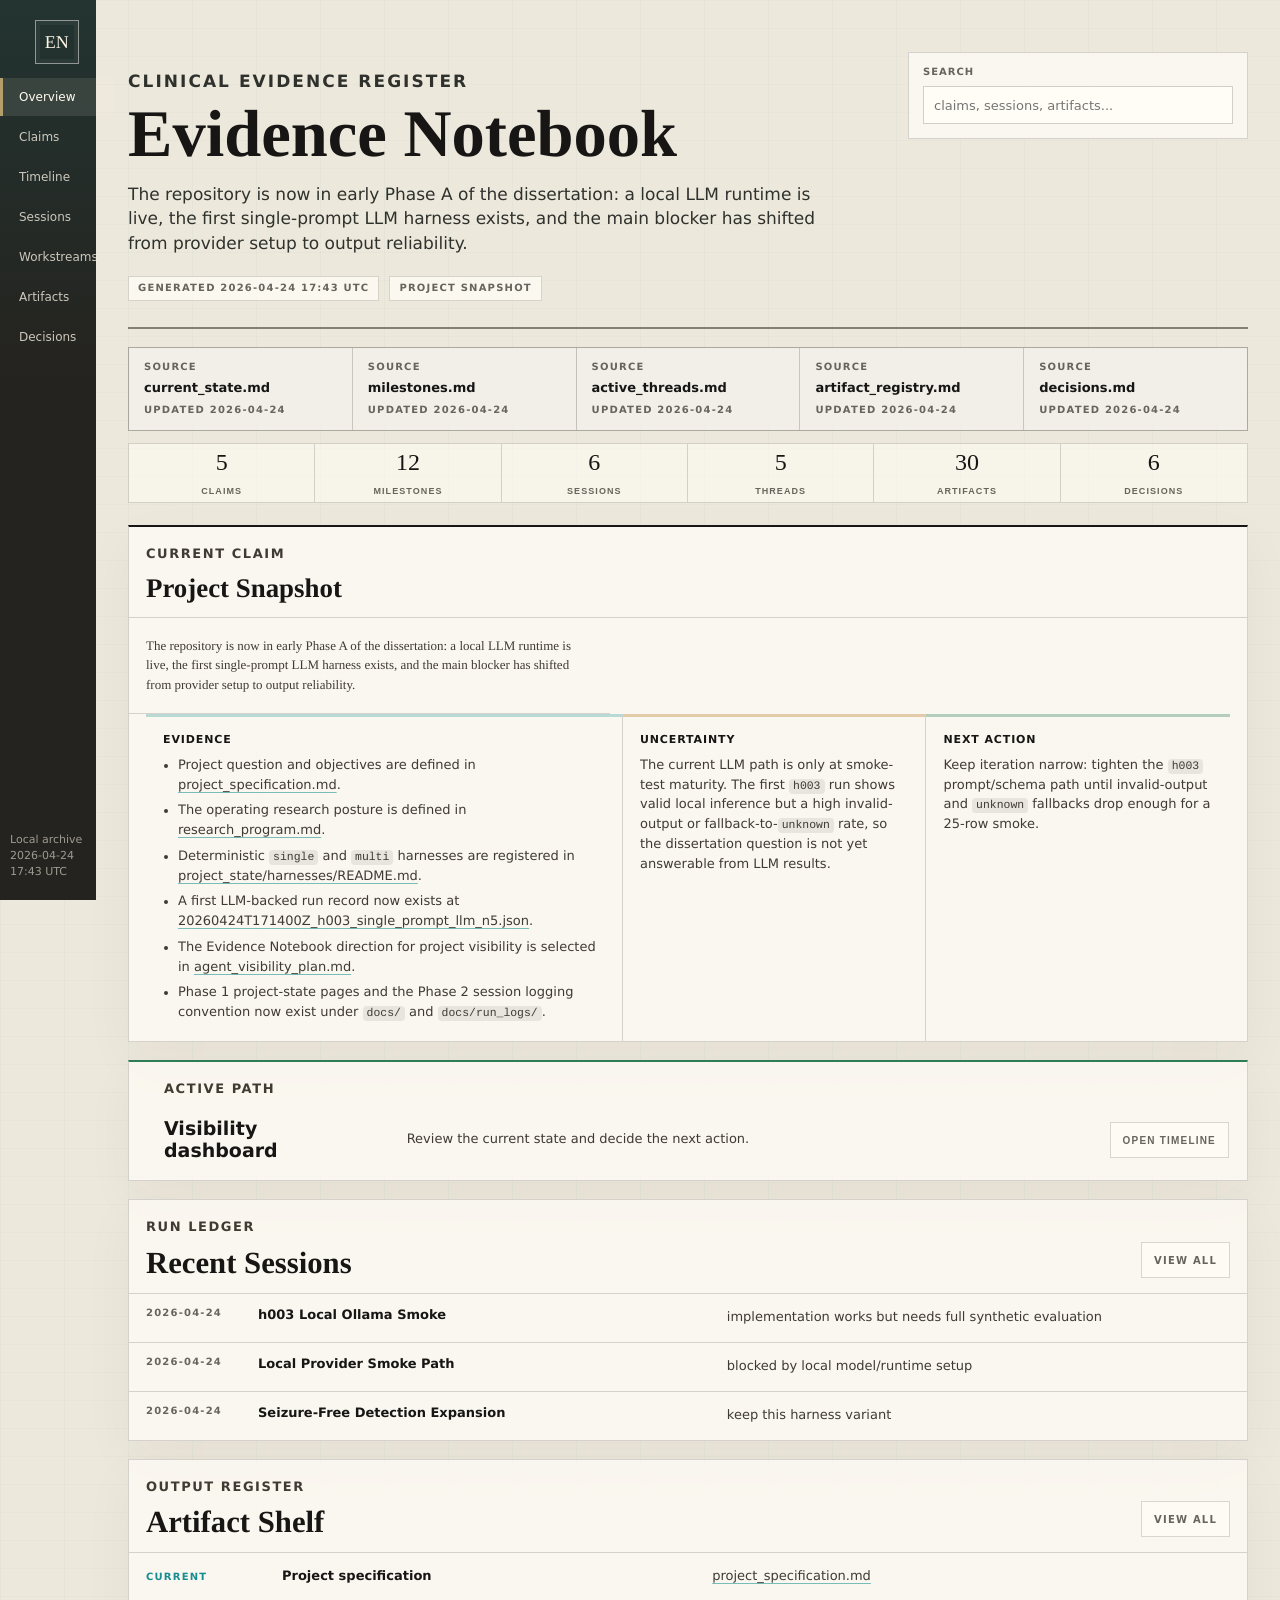
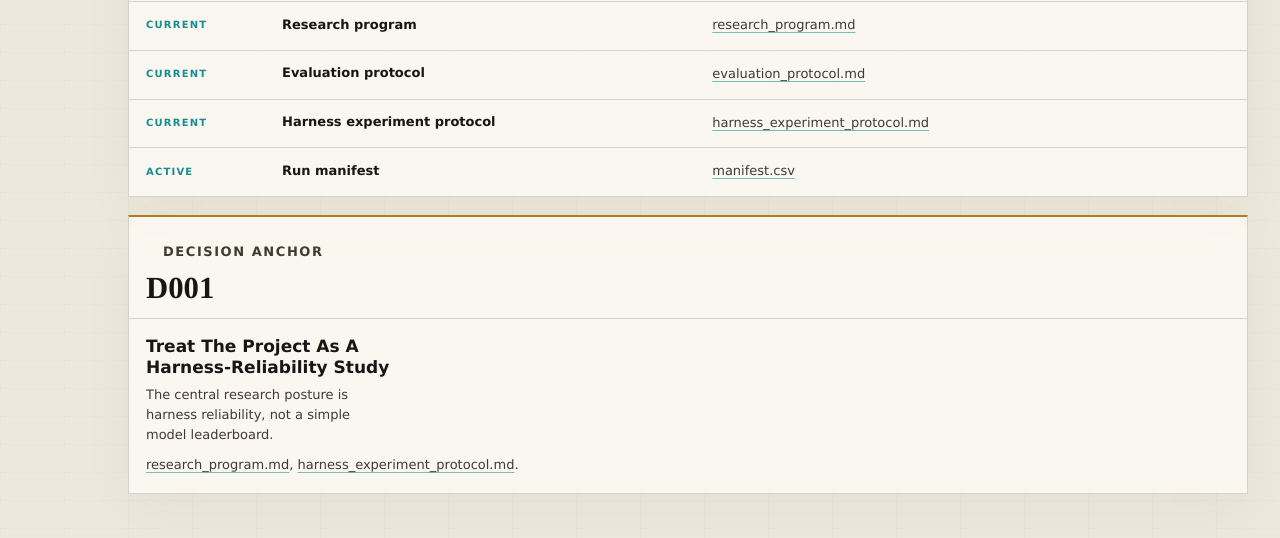
==== commit 47a1bd12: "Refresh project state for first local LLM smoke run" ====
--- a/docs/evidence_notebook.html
+++ b/docs/evidence_notebook.html
@@ -3040,7 +3040,7 @@
   </head>
   <body class="app-body">
     <div id="app" class="app-shell" data-view="overview"></div>
-    <script id="notebook-data" type="application/json">{"generatedAt": "2026-04-24 14:48 UTC", "latestClaim": {"title": "Project Snapshot", "claim": "The repository is in the baseline harness and visibility-infrastructure phase for a dissertation project on training-free, evidence-grounded seizure-frequency extraction from epilepsy clinic letters."}, "activeMilestone": {"name": "Curated visual artifacts", "next": "Create the first architecture poster or code-native milestone timeline."}, "stats": [{"label": "Claims", "value": 5}, {"label": "Milestones", "value": 13}, {"label": "Sessions", "value": 6}, {"label": "Threads", "value": 5}, {"label": "Artifacts", "value": 30}, {"label": "Decisions", "value": 6}], "sources": [{"label": "current_state.md", "href": "current_state.md"}, {"label": "milestones.md", "href": "milestones.md"}, {"label": "active_threads.md", "href": "active_threads.md"}, {"label": "artifact_registry.md", "href": "artifact_registry.md"}, {"label": "decisions.md", "href": "decisions.md"}], "sourceFreshness": [{"label": "current_state.md", "updated": "2026-04-24"}, {"label": "milestones.md", "updated": "2026-04-24"}, {"label": "active_threads.md", "updated": "2026-04-24"}, {"label": "artifact_registry.md", "updated": "2026-04-24"}, {"label": "decisions.md", "updated": "2026-04-24"}], "claims": [{"title": "Project Snapshot", "claim": "The repository is in the baseline harness and visibility-infrastructure phase for a dissertation project on training-free, evidence-grounded seizure-frequency extraction from epilepsy clinic letters.", "evidence": "<ul><li>Project question and objectives are defined in <a href=\"project_specification.md\">project_specification.md<\/a>.<\/li><li>The operating research posture is defined in <a href=\"research_program.md\">research_program.md<\/a>.<\/li><li>Deterministic <code>single<\/code> and <code>multi<\/code> harnesses are registered in <a href=\"../project_state/harnesses/README.md\">project_state/harnesses/README.md<\/a>.<\/li><li>The Evidence Notebook direction for project visibility is selected in <a href=\"agent_visibility_plan.md\">agent_visibility_plan.md<\/a>.<\/li><li>Phase 1 project-state pages and the Phase 2 session logging convention now exist under <code>docs/<\/code> and <code>docs/run_logs/<\/code>.<\/li><\/ul>", "uncertainty": "<p>The current harnesses are deterministic baselines that mirror the intended role boundaries. They are not yet the final LLM-backed system.<\/p>", "next": "<p>Keep iteration narrow: improve one harness, provider, verifier, evaluation, or visibility feature per session, then record the outcome.<\/p>"}, {"title": "Visibility Claim", "claim": "The Evidence Notebook layer now has canonical state pages, a repeatable session logging convention, a generated local dashboard, and backfilled session coverage for the pre-visibility foundation work.", "evidence": "<ul><li>Canonical state pages: <a href=\"milestones.md\">milestones.md<\/a>, <a href=\"active_threads.md\">active_threads.md<\/a>, <a href=\"decisions.md\">decisions.md<\/a>, and <a href=\"artifact_registry.md\">artifact_registry.md<\/a>.<\/li><li>Session logging convention: <a href=\"run_logs/README.md\">run_logs/README.md<\/a>.<\/li><li>Session log template: <a href=\"run_logs/session_log_template.md\">run_logs/session_log_template.md<\/a>.<\/li><li>Optional companion schema and template: <a href=\"run_logs/session_log_companion_schema.json\">session_log_companion_schema.json<\/a>, <a href=\"run_logs/session_log_companion_template.json\">session_log_companion_template.json<\/a>.<\/li><li>Backfilled historical logs: <a href=\"run_logs/20260424T075111Z_initial_scaffold.md\">20260424T075111Z_initial_scaffold.md<\/a>, <a href=\"run_logs/20260424T084000Z_harness_protocol_and_smoke_runs.md\">20260424T084000Z_harness_protocol_and_smoke_runs.md<\/a>, <a href=\"run_logs/20260424T085900Z_candidate_retrieval_iteration.md\">20260424T085900Z_candidate_retrieval_iteration.md<\/a>.<\/li><li>Local dashboard: <a href=\"evidence_notebook.html\">evidence_notebook.html<\/a>.<\/li><li>Dashboard generator: <a href=\"../src/epilepsy_agents/visibility.py\">src/epilepsy_agents/visibility.py<\/a>.<\/li><\/ul>", "uncertainty": "<p>The dashboard is a static generated artifact. The new historical logs are reconstructed from repo evidence rather than written contemporaneously, so they are faithful summaries but not verbatim session notes.<\/p>", "next": "<p>Regenerate the dashboard after substantial updates to project-state docs or session logs, then proceed to the first curated Phase 4 visual artifact.<\/p>"}, {"title": "Latest Evaluation Claim", "claim": "The latest paired 100-row synthetic smoke comparison shows a meaningful lift for both harnesses after the seizure-free detection expansion, with <code>h002_multi_agent_verify<\/code> still ahead of <code>h001_single_pass<\/code> and NS-class F1 rising from near-zero to 0.82 on multi.", "evidence": "<table><thead><tr><th>Harness<\/th><th>Run<\/th><th>Exact<\/th><th>Monthly 15 pct<\/th><th>Pragmatic micro-F1<\/th><th>Purist micro-F1<\/th><\/tr><\/thead><tbody><tr><td><code>h002_multi_agent_verify<\/code><\/td><td><a href=\"../project_state/runs/20260424T144559Z_h002_multi_agent_verify_n100.json\">20260424T144559Z_h002_multi_agent_verify_n100.json<\/a><\/td><td>0.31<\/td><td>0.48<\/td><td>0.55<\/td><td>0.53<\/td><\/tr><tr><td><code>h001_single_pass<\/code><\/td><td><a href=\"../project_state/runs/20260424T144606Z_h001_single_pass_n100.json\">20260424T144606Z_h001_single_pass_n100.json<\/a><\/td><td>0.25<\/td><td>0.43<\/td><td>0.50<\/td><td>0.48<\/td><\/tr><\/tbody><\/table><p>The manifest index is <a href=\"../project_state/experiments/manifest.csv\">project_state/experiments/manifest.csv<\/a>. Session log: <a href=\"run_logs/20260424T144639Z_seizure_free_detection_expansion.md\">20260424T144639Z_seizure_free_detection_expansion.md<\/a>.<\/p>", "uncertainty": "<p>The 100-row comparison is still a smoke test. NS precision for multi is 0.73, so six non-NS gold rows are now mispredicted as seizure-free. The qualitative-duration pattern always emits <code>seizure free for multiple month<\/code>, so rare year-scale gold labels still depend on the numeric negation pattern rather than the qualitative fallback.<\/p>", "next": "<p>Review the six NS false positives and remaining nine <code>seizure_free_error<\/code> cases, then pick the next failure family (most likely <code>unknown_or_no_reference_error<\/code> or <code>cluster_error<\/code>) and rerun the same paired slice.<\/p>"}, {"title": "Data And Governance Claim", "claim": "The current development environment is safe for synthetic-data iteration, while real King&#x27;s College Hospital letters remain a later governed evaluation stage.", "evidence": "<ul><li>Synthetic subset details are in <a href=\"project_specification.md\">project_specification.md<\/a>.<\/li><li>Real-data export boundaries are documented in <a href=\"real_data_governance.md\">real_data_governance.md<\/a>.<\/li><li>Run records store aggregate metrics, row indexes, labels, and safe error categories rather than raw clinical text.<\/li><\/ul>", "uncertainty": "<p>The full synthetic dataset and any real-data access are not yet part of the current local evaluation loop.<\/p>", "next": "<p>Maintain the no-raw-real-text rule for logs, prompts, screenshots, run records, and dashboard artifacts.<\/p>"}, {"title": "Implementation Claim", "claim": "The local codebase already has the scaffolding needed for deterministic evaluation and future provider-backed extraction.", "evidence": "<ul><li><code>src/epilepsy_agents<\/code> contains package code for agents, labels, metrics, providers, schema, and CLI behavior.<\/li><li>Local runtime feasibility and provider architecture notes are recorded in <a href=\"local_model_feasibility.md\">local_model_feasibility.md<\/a>.<\/li><li>The standard session workflow is documented in <a href=\"typical_session_workflow.md\">typical_session_workflow.md<\/a>.<\/li><\/ul>", "uncertainty": "<p>No local LLM runtime is currently configured, and external-provider experiments are only appropriate for synthetic data unless governance changes.<\/p>", "next": "<p>Install or configure one local OpenAI-compatible runtime, then run a small schema-constrained synthetic smoke test.<\/p>"}], "milestones": [{"title": "Source materials and project frame", "status": "Complete", "outcome": "Dissertation question, objectives, data plan, methods, metrics, and risks are defined.", "evidence": "<a href=\"project_specification.md\">project_specification.md<\/a>, <a href=\"literature_review_map.md\">literature_review_map.md<\/a>, <a href=\"dissertation_scaffold.md\">dissertation_scaffold.md<\/a>", "risk": "Scope may change if full synthetic or real-data access differs from assumptions.", "next": "Keep the research question stable while harnesses mature."}, {"title": "Repository scaffold", "status": "Complete", "outcome": "Python package, deterministic agents, CLI, metrics, label parser, tests, and initial docs exist.", "evidence": "<a href=\"development_log.md\">development_log.md<\/a>, <a href=\"../pyproject.toml\">pyproject.toml<\/a>, <a href=\"../tests\">tests<\/a>", "risk": "Deterministic code is a baseline, not the final LLM-backed system.", "next": "Preserve deterministic comparability while adding providers."}, {"title": "Synthetic subset loaded", "status": "Complete", "outcome": "The 1,500-row synthetic subset is available for local evaluation, with <code>row_ok<\/code> filtering used by default.", "evidence": "<a href=\"project_specification.md\">project_specification.md<\/a>, <a href=\"../synthetic_data_subset_1500.json\">synthetic_data_subset_1500.json<\/a>", "risk": "The full synthetic dataset is not yet integrated.", "next": "Keep data ingestion compatible with a future full-dataset drop-in."}, {"title": "Evaluation harness", "status": "Complete", "outcome": "Metrics cover exact labels, monthly-rate tolerance, pragmatic classes, and purist classes.", "evidence": "<a href=\"evaluation_protocol.md\">evaluation_protocol.md<\/a>, <a href=\"../src/epilepsy_agents/metrics.py\">src/epilepsy_agents/metrics.py<\/a>", "risk": "Evidence support and invalid-output metrics need more importance once LLM output is active.", "next": "Add provider-backed output validation and evidence-support checks."}, {"title": "Harness experiment protocol", "status": "Complete", "outcome": "Runs are recorded under <code>project_state/runs/<\/code> and indexed in a manifest.", "evidence": "<a href=\"harness_experiment_protocol.md\">harness_experiment_protocol.md<\/a>, <a href=\"../project_state/experiments/manifest.csv\">project_state/experiments/manifest.csv<\/a>", "risk": "Some run records are from smoke tests and should not be overinterpreted.", "next": "Continue fixed-budget paired comparisons."}, {"title": "Initial paired smoke evaluations", "status": "Complete", "outcome": "<code>single<\/code> and <code>multi<\/code> baselines have 20-row and 100-row paired synthetic records.", "evidence": "<a href=\"../project_state/runs/20260424T144559Z_h002_multi_agent_verify_n100.json\">20260424T144559Z_h002_multi_agent_verify_n100.json<\/a>, <a href=\"../project_state/runs/20260424T144606Z_h001_single_pass_n100.json\">20260424T144606Z_h001_single_pass_n100.json<\/a>", "risk": "NS precision is 0.73 on multi after the seizure-free expansion; remaining failures concentrate in <code>unknown_or_no_reference_error<\/code> and <code>cluster_error<\/code>.", "next": "Target the next failure family and rerun the same paired slice."}, {"title": "Seizure-free detection expansion", "status": "Complete", "outcome": "Deterministic extractor now covers numeric-, qualitative-, and unit-only seizure-free durations, &quot;since&quot; forms, present-tense statements, remission, and broader absence-of-events phrasings; multi exact 0.20-&gt;0.31 and NS F1 0.26-&gt;0.82 on the paired 100-row smoke.", "evidence": "<a href=\"../src/epilepsy_agents/agents.py\">src/epilepsy_agents/agents.py<\/a>, <a href=\"../tests/test_agents.py\">tests/test_agents.py<\/a>, <a href=\"../project_state/runs/20260424T144559Z_h002_multi_agent_verify_n100.json\">20260424T144559Z_h002_multi_agent_verify_n100.json<\/a>, <a href=\"../project_state/runs/20260424T144606Z_h001_single_pass_n100.json\">20260424T144606Z_h001_single_pass_n100.json<\/a>, <a href=\"run_logs/20260424T144639Z_seizure_free_detection_expansion.md\">20260424T144639Z_seizure_free_detection_expansion.md<\/a>", "risk": "Small number of NS false positives; qualitative pattern emits <code>seizure free for multiple month<\/code> regardless of actual year-scale duration.", "next": "Audit residual NS false positives and pick the next failure family."}, {"title": "Local model feasibility", "status": "Complete", "outcome": "Hardware, runtime options, candidate model tiers, and provider requirements are documented.", "evidence": "<a href=\"local_model_feasibility.md\">local_model_feasibility.md<\/a>", "risk": "No local runtime is currently installed or responding.", "next": "Configure LM Studio, Ollama, or llama.cpp server."}, {"title": "Visibility Phase 1: project-state layer", "status": "Complete", "outcome": "Canonical Evidence Notebook pages now exist for current state, milestones, active threads, decisions, and artifacts.", "evidence": "<a href=\"agent_visibility_plan.md\">agent_visibility_plan.md<\/a>, <a href=\"current_state.md\">current_state.md<\/a>, <a href=\"active_threads.md\">active_threads.md<\/a>, <a href=\"decisions.md\">decisions.md<\/a>, <a href=\"artifact_registry.md\">artifact_registry.md<\/a>", "risk": "The files are manually maintained until the dashboard and session automation exist.", "next": "Update these pages at the end of substantial sessions."}, {"title": "Visibility Phase 2: session logging", "status": "Complete", "outcome": "Session logging now has naming rules, required sections, status labels, evidence rules, privacy rules, a template, optional JSON companion files, and a first historical backfill covering the pre-visibility foundation work.", "evidence": "<a href=\"run_logs/README.md\">run_logs/README.md<\/a>, <a href=\"run_logs/session_log_template.md\">session_log_template.md<\/a>, <a href=\"run_logs/session_log_companion_schema.json\">session_log_companion_schema.json<\/a>, <a href=\"run_logs/20260424T092054Z_visibility_phase2.md\">20260424T092054Z_visibility_phase2.md<\/a>, <a href=\"run_logs/20260424T075111Z_initial_scaffold.md\">20260424T075111Z_initial_scaffold.md<\/a>, <a href=\"run_logs/20260424T084000Z_harness_protocol_and_smoke_runs.md\">20260424T084000Z_harness_protocol_and_smoke_runs.md<\/a>, <a href=\"run_logs/20260424T085900Z_candidate_retrieval_iteration.md\">20260424T085900Z_candidate_retrieval_iteration.md<\/a>", "risk": "The backfilled notes are reconstructed from docs, commits, and run records rather than captured live.", "next": "Use the convention prospectively and backfill only when repo evidence is strong enough to support a clear summary."}, {"title": "Visibility Phase 3: local dashboard", "status": "Complete", "outcome": "A generated static Evidence Notebook dashboard now renders current claims, milestones, recent sessions, active threads, artifacts, and decisions from project-state docs.", "evidence": "<a href=\"evidence_notebook.html\">evidence_notebook.html<\/a>, <a href=\"agent_visibility_plan.md\">agent_visibility_plan.md<\/a>, <a href=\"../src/epilepsy_agents/visibility.py\">src/epilepsy_agents/visibility.py<\/a>, <a href=\"../tests/test_visibility.py\">tests/test_visibility.py<\/a>", "risk": "The dashboard is regenerated manually and can drift if source docs change without rerunning the CLI.", "next": "Regenerate with <code>epilepsy-agents notebook<\/code> after substantial state updates."}, {"title": "Historical notebook backfill", "status": "Complete", "outcome": "The notebook-native archive now includes reconstructed records for the initial scaffold, the harness protocol and first paired smoke runs, and the candidate retrieval iteration that preceded the visibility sessions.", "evidence": "<a href=\"development_log.md\">development_log.md<\/a>, <a href=\"run_logs/20260424T075111Z_initial_scaffold.md\">20260424T075111Z_initial_scaffold.md<\/a>, <a href=\"run_logs/20260424T084000Z_harness_protocol_and_smoke_runs.md\">20260424T084000Z_harness_protocol_and_smoke_runs.md<\/a>, <a href=\"run_logs/20260424T085900Z_candidate_retrieval_iteration.md\">20260424T085900Z_candidate_retrieval_iteration.md<\/a>", "risk": "The backfill is evidence-based reconstruction, not a contemporaneous narrative.", "next": "Keep future session logs contemporaneous so later notebook rebuilds do not need the same reconstruction step."}, {"title": "Curated visual artifacts", "status": "Planned", "outcome": "Visual language and first artifact briefs are defined.", "evidence": "<a href=\"visual_artifacts_direction.md\">visual_artifacts_direction.md<\/a>", "risk": "Images/posters have not yet been generated into a tracked artifact set.", "next": "Create the first architecture poster or code-native milestone timeline."}], "sessions": [{"title": "Seizure-Free Detection Expansion", "date": "2026-04-24", "objective": "Reduce <code>seizure_free_error<\/code> in the deterministic harnesses by broadening seizure-free span detection and label emission, then rerun the paired 100-row synthetic smoke comparison.", "outcome": "<p>The deterministic field extractor now recognises seizure-free status across a much wider range of phrasings: explicit numeric durations, numeric negation windows (&quot;no seizures for over N units&quot;), qualitative durations (&quot;for a long duration&quot;, &quot;prolonged period&quot;), unit-only durations (&quot;for years&quot;), &quot;since &lt;date&gt;&quot; / &quot;off ASMs since&quot; / &quot;interval since&quot; forms, present-tense statements (&quot;by patient report&quot;, &quot;at today&#x27;s visit&quot;, &quot;currently seizure-free&quot;), long-term remission / sustained seizure freedom, verb-phrase negation (&quot;seizure occurrences have not been happening&quot;), and an expanded absence-of-events catch-all. The retrieval frequency-term list also now covers <code>remission<\/code>, <code>recurrence<\/code>, and <code>seizure freedom<\/code>.<\/p><p>On the paired 100-row synthetic smoke after these changes, the multi harness improved meaningfully across every primary metric, and the single baseline improved in step. <code>seizure_free_error<\/code> halved on the multi harness and dropped by six on the single baseline, with no regressions in other error categories.<\/p><table><thead><tr><th>Harness<\/th><th>Exact<\/th><th>Monthly 15%<\/th><th>Pragmatic micro-F1<\/th><th>Purist micro-F1<\/th><th>NS F1<\/th><th><code>seizure_free_error<\/code><\/th><th><code>correct<\/code><\/th><\/tr><\/thead><tbody><tr><td><code>h002_multi_agent_verify<\/code> (prior)<\/td><td>0.20<\/td><td>0.35<\/td><td>0.42<\/td><td>0.40<\/td><td>0.26<\/td><td>18<\/td><td>20<\/td><\/tr><tr><td><code>h002_multi_agent_verify<\/code> (new)<\/td><td>0.31<\/td><td>0.48<\/td><td>0.55<\/td><td>0.53<\/td><td>0.82<\/td><td>9<\/td><td>31<\/td><\/tr><tr><td><code>h001_single_pass<\/code> (prior)<\/td><td>0.18<\/td><td>0.33<\/td><td>0.40<\/td><td>0.38<\/td><td>0.00<\/td><td>19<\/td><td>18<\/td><\/tr><tr><td><code>h001_single_pass<\/code> (new)<\/td><td>0.25<\/td><td>0.43<\/td><td>0.50<\/td><td>0.48<\/td><td>0.73<\/td><td>13<\/td><td>25<\/td><\/tr><\/tbody><\/table>", "evidence": "<ul><li>Code change: <a href=\"../../src/epilepsy_agents/agents.py\">src/epilepsy_agents/agents.py<\/a> — expanded <code>_extract_from_text<\/code> with a structured seizure-free detection sequence and added <code>remission<\/code>, <code>recurrence<\/code>, and <code>seizure freedom<\/code> to <code>FREQUENCY_TERMS<\/code>.<\/li><li>Tests: <a href=\"../../tests/test_agents.py\">tests/test_agents.py<\/a> — eleven new focused cases covering numeric durations, numeric negation windows, qualitative durations, unit-only durations, &quot;since&quot; forms, present-tense forms, remission, absence catch-all, and a past-tense negative test.<\/li><li>Test run: 26/26 passing under <code>python -m unittest discover -s tests<\/code>.<\/li><li>New paired 100-row smoke records:<\/li><li><a href=\"../../project_state/runs/20260424T144559Z_h002_multi_agent_verify_n100.json\">project_state/runs/20260424T144559Z_h002_multi_agent_verify_n100.json<\/a><\/li><li><a href=\"../../project_state/runs/20260424T144606Z_h001_single_pass_n100.json\">project_state/runs/20260424T144606Z_h001_single_pass_n100.json<\/a><\/li><li>Manifest updated: <a href=\"../../project_state/experiments/manifest.csv\">project_state/experiments/manifest.csv<\/a>.<\/li><\/ul>", "uncertainty": "<p>The 100-row slice is still a smoke test. NS precision on the multi harness is 0.73, so a small number of frequent/infrequent/UNK gold rows are now mispredicted as seizure-free. The qualitative pattern emits <code>seizure free for multiple month<\/code> regardless of whether the duration was actually in years, so rare exact-match cases for seizure-free-for-multiple-year still depend on numeric negation patterns rather than the qualitative fallback. Single-pass retains hard-coded <code>&quot;before&quot;<\/code>/<code>&quot;after&quot;<\/code> guards that suppress some valid matches when a whole letter is used as the single candidate.<\/p>", "handoff": "<p>Review the six NS false positives in the new multi confusion matrix and the remaining nine <code>seizure_free_error<\/code> cases to decide whether to add past-tense guards in specific patterns, then move on to the next failure family — most likely <code>unknown_or_no_reference_error<\/code> (34 cases on multi) or <code>cluster_error<\/code> (13 cases on multi) — before broadening beyond deterministic changes.<\/p>", "decision": "keep this harness variant", "href": "run_logs/20260424T144639Z_seizure_free_detection_expansion.md"}, {"title": "Visibility Phase 3 Session", "date": "2026-04-24", "objective": "Build the minimal local Evidence Notebook dashboard described by Phase 3 of <code>docs/agent_visibility_plan.md<\/code>.", "outcome": "<p>The repository now has a generated local Evidence Notebook dashboard. The dashboard reads the canonical project-state markdown and recent session logs, then renders a source-backed overview, milestone timeline, session feed, active workstreams, artifact gallery, and decision list.<\/p>", "evidence": "<ul><li>Files changed:<\/li><li><code>src/epilepsy_agents/visibility.py<\/code><\/li><li><code>src/epilepsy_agents/cli.py<\/code><\/li><li><code>tests/test_visibility.py<\/code><\/li><li><code>docs/evidence_notebook.html<\/code><\/li><li><code>docs/agent_visibility_plan.md<\/code><\/li><li><code>docs/current_state.md<\/code><\/li><li><code>docs/milestones.md<\/code><\/li><li><code>docs/active_threads.md<\/code><\/li><li><code>docs/artifact_registry.md<\/code><\/li><li><code>.gitignore<\/code><\/li><li><code>pyproject.toml<\/code><\/li><li>Run records: none; this was a visibility/dashboard session.<\/li><li>Tests or checks:<\/li><li>Installed <code>pytest<\/code>.<\/li><li><code>python -m pytest<\/code> passed with 15 tests.<\/li><li><code>epilepsy-agents notebook --out docs/evidence_notebook.html --session-limit 6<\/code> generated the dashboard.<\/li><li>Generated artifacts:<\/li><li><code>docs/evidence_notebook.html<\/code><\/li><\/ul>", "uncertainty": "<p>The dashboard is a static generated artifact. It is useful for local review now, but it can drift unless future sessions regenerate it after changing project-state docs or session logs. Browser visual QA has not yet been automated.<\/p>", "handoff": "<p>Regenerate the dashboard after substantial session closeouts. The next visibility milestone is Phase 4: create the first curated visual artifact, preferably the Project Architecture Poster.<\/p>", "decision": "documentation/visibility updated, no metric decision needed.", "href": "run_logs/20260424T093100Z_visibility_phase3.md"}, {"title": "Visibility Phase 2 Session", "date": "2026-04-24", "objective": "Implement the session logging convention from Phase 2 of <code>docs/agent_visibility_plan.md<\/code>.", "outcome": "<p>The repository now has a concrete session logging convention rather than only a template. Substantial sessions have naming rules, required sections, closing status labels, evidence rules, a privacy rule, and optional JSON companion files for future dashboard ingestion.<\/p>", "evidence": "<ul><li>Files changed:<\/li><li><code>docs/run_logs/README.md<\/code><\/li><li><code>docs/run_logs/session_log_companion_schema.json<\/code><\/li><li><code>docs/run_logs/session_log_companion_template.json<\/code><\/li><li><code>docs/run_logs/session_log_template.md<\/code><\/li><li><code>docs/agent_visibility_plan.md<\/code><\/li><li><code>docs/current_state.md<\/code><\/li><li><code>docs/milestones.md<\/code><\/li><li><code>docs/active_threads.md<\/code><\/li><li><code>docs/artifact_registry.md<\/code><\/li><li><code>docs/typical_session_workflow.md<\/code><\/li><li>Run records: none; this was a visibility/documentation session.<\/li><li>Tests or checks:<\/li><li>JSON companion schema and template were parsed successfully with <code>ConvertFrom-Json<\/code>.<\/li><li>Verified Phase 2 references appear in the visibility plan and project-state docs.<\/li><li>Generated artifacts:<\/li><li>This session log.<\/li><\/ul>", "uncertainty": "<p>The convention is still manual. Future dashboard work should decide whether to ingest markdown directly, JSON companion files, or a generated index over both.<\/p>", "handoff": "<p>Proceed to Phase 3 by building a minimal local Evidence Notebook dashboard that reads the project-state docs and recent session logs.<\/p>", "decision": "Documentation/visibility updated, no metric decision needed.", "href": "run_logs/20260424T092054Z_visibility_phase2.md"}, {"title": "Visibility Phase 1 Session", "date": "2026-04-24", "objective": "Start implementation of <code>docs/agent_visibility_plan.md<\/code> by creating the markdown-backed Evidence Notebook layer.", "outcome": "<p>The repository now has the first canonical project-state layer described by the agent visibility plan. Current state, milestones, active threads, decisions, and artifact registry pages exist, and the visibility plan records that Phase 1 has started.<\/p>", "evidence": "<ul><li>Files changed:<\/li><li><code>docs/current_state.md<\/code><\/li><li><code>docs/milestones.md<\/code><\/li><li><code>docs/active_threads.md<\/code><\/li><li><code>docs/decisions.md<\/code><\/li><li><code>docs/artifact_registry.md<\/code><\/li><li><code>docs/run_logs/session_log_template.md<\/code><\/li><li><code>docs/agent_visibility_plan.md<\/code><\/li><li><code>docs/typical_session_workflow.md<\/code><\/li><li>Run records referenced:<\/li><li><code>project_state/runs/20260424T090105Z_h002_multi_agent_verify_n100.json<\/code><\/li><li><code>project_state/runs/20260424T090110Z_h001_single_pass_n100.json<\/code><\/li><li>Checks:<\/li><li>Confirmed all new project-state files exist.<\/li><li>Confirmed the visibility plan contains an implementation status entry.<\/li><li>Confirmed the new docs reference current evaluation, decision, milestone, and session-template claims.<\/li><\/ul>", "uncertainty": "<p>The new layer is manually maintained. It can drift unless future sessions update these pages at closeout. Historical sessions have not been backfilled into individual markdown logs.<\/p>", "handoff": "<p>Use this layer during the next substantial session: update <code>docs/current_state.md<\/code>, revise the relevant active thread, and add a session log. The next implementation choice is either backfill a few historical session logs or build a minimal local Evidence Notebook dashboard over these markdown files.<\/p>", "decision": "Documentation/visibility updated, no metric decision needed.", "href": "run_logs/20260424T090341Z_visibility_phase1.md"}, {"title": "Candidate Retrieval Iteration Session", "date": "2026-04-24", "objective": "Improve deterministic seizure-frequency candidate retrieval, add focused tests, and rerun a paired 100-row synthetic smoke comparison.", "outcome": "<p>The deterministic harnesses gained a broader candidate-retrieval pass covering adjacent sentence windows, seizure-like event synonyms, ranged counts written with &quot;or&quot;, hyphenated modifiers, shared-window count summation, and dated event count lists. After the final retrieval update, the paired 100-row smoke comparison slightly favored <code>h002_multi_agent_verify<\/code>, so the expansion was kept as a baseline improvement candidate rather than discarded.<\/p>", "evidence": "<ul><li>Files changed in the retrieval-and-visibility commit <code>dd081bd3085172fc8dabcc66615cf4a3ec775470<\/code>:<\/li><li><code>src/epilepsy_agents/agents.py<\/code><\/li><li><code>tests/test_agents.py<\/code><\/li><li><code>docs/development_log.md<\/code><\/li><li><code>project_state/experiments/manifest.csv<\/code><\/li><li><code>project_state/harnesses/README.md<\/code><\/li><li>Intermediate 100-row smoke records after the broader retrieval expansion:<\/li><li><code>project_state/runs/20260424T085945Z_h002_multi_agent_verify_n100.json<\/code><\/li><li><code>project_state/runs/20260424T085948Z_h001_single_pass_n100.json<\/code><\/li><li>Final paired 100-row smoke records after the adjacent-window update:<\/li><li><code>project_state/runs/20260424T090105Z_h002_multi_agent_verify_n100.json<\/code><\/li><li><code>project_state/runs/20260424T090110Z_h001_single_pass_n100.json<\/code><\/li><li>Manifest summary:<\/li><li><code>project_state/experiments/manifest.csv<\/code><\/li><li>Follow-on note in the harness registry:<\/li><li><code>project_state/harnesses/README.md<\/code><\/li><li>Development summary:<\/li><li><code>docs/development_log.md<\/code><\/li><\/ul>", "uncertainty": "<p>The retrieval changes and the first visibility-artifact work were committed together, so this backfilled session isolates the harness iteration conceptually rather than claiming it was the only thing happening in the working tree. The metric lift is still small, and the remaining failures are substantial.<\/p>", "handoff": "<p>Classify the remaining <code>unknown_or_no_reference_error<\/code>, <code>seizure_free_error<\/code>, and <code>cluster_error<\/code> cases, then rerun the same paired 100-row slice before broadening the experiment surface.<\/p>", "decision": "Keep this harness variant.", "href": "run_logs/20260424T085900Z_candidate_retrieval_iteration.md"}, {"title": "Harness Protocol And Smoke Runs Session", "date": "2026-04-24", "objective": "Add a reproducible harness experiment workflow with stable IDs, structured run records, and the first paired smoke evaluations.", "outcome": "<p>The project moved from a scaffold with ad hoc smoke checks to a named harness study with an explicit research posture, structured experiment protocol, stable harness IDs, a run manifest, repo-local run records, and the first paired 20-row synthetic comparison for <code>h001_single_pass<\/code> and <code>h002_multi_agent_verify<\/code>.<\/p>", "evidence": "<ul><li>Files added in commit <code>91d2ba20f2d19c1589f0cc201037f7eeffbdf711<\/code>:<\/li><li><code>docs/research_program.md<\/code><\/li><li><code>docs/harness_experiment_protocol.md<\/code><\/li><li><code>scripts/run_harness_experiment.py<\/code><\/li><li><code>project_state/harnesses/README.md<\/code><\/li><li><code>project_state/experiments/manifest.csv<\/code><\/li><li><code>project_state/runs/20260424T083823Z_h002_multi_agent_verify_n20.json<\/code><\/li><li><code>project_state/runs/20260424T083902Z_h001_single_pass_n20.json<\/code><\/li><li>Visibility direction research also began in the same change set:<\/li><li><code>docs/agent_visibility_plan.md<\/code><\/li><li><code>docs/agent_visibility_ui_mockups.html<\/code><\/li><li>First paired smoke records:<\/li><li><code>project_state/runs/20260424T083823Z_h002_multi_agent_verify_n20.json<\/code><\/li><li><code>project_state/runs/20260424T083902Z_h001_single_pass_n20.json<\/code><\/li><li>Manifest entries:<\/li><li><code>project_state/experiments/manifest.csv<\/code><\/li><li>Supporting summary in <code>docs/development_log.md<\/code>:<\/li><li>initial 20-row paired smoke records were created for <code>h001_single_pass<\/code> and <code>h002_multi_agent_verify<\/code><\/li><\/ul>", "uncertainty": "<p>This log is also backfilled from the commit boundary, run manifest, and development notes. The exact point at which the visibility-plan research was interleaved with the harness protocol work is not separately logged, so the narrative here reflects the artifacts that survived rather than a minute-by-minute account.<\/p>", "handoff": "<p>Use the new run-ledger setup to iterate on one deterministic retrieval or verification change at a time, then rerun a fixed paired synthetic slice and keep only improvements that survive the metric bundle.<\/p>", "decision": "Implementation works but needs full synthetic evaluation.", "href": "run_logs/20260424T084000Z_harness_protocol_and_smoke_runs.md"}], "workstreams": [{"name": "Harness Reliability", "question": "How can the deterministic and future LLM-backed harnesses reduce seizure-frequency extraction errors while preserving evidence support and auditability?", "evidence": "<ul><li>Latest paired 100-row synthetic smoke runs (after seizure-free detection expansion):<\/li><li><code>h002_multi_agent_verify<\/code>: exact 0.31, monthly 0.48, pragmatic micro-F1 0.55, purist micro-F1 0.53, NS F1 0.82.<\/li><li><code>h001_single_pass<\/code>: exact 0.25, monthly 0.43, pragmatic micro-F1 0.50, purist micro-F1 0.48, NS F1 0.73.<\/li><li><code>seizure_free_error<\/code> dropped from 18 to 9 on multi and from 19 to 13 on single; <code>correct<\/code> rose from 20 to 31 on multi.<\/li><li>Run records: <a href=\"../project_state/runs/20260424T144559Z_h002_multi_agent_verify_n100.json\">multi n100<\/a>, <a href=\"../project_state/runs/20260424T144606Z_h001_single_pass_n100.json\">single n100<\/a>.<\/li><li>Session log: <a href=\"run_logs/20260424T144639Z_seizure_free_detection_expansion.md\">20260424T144639Z_seizure_free_detection_expansion.md<\/a>.<\/li><\/ul>", "risk": "<p>NS precision on the multi harness is 0.73, so a small number of gold-frequent/infrequent/UNK rows now fire the seizure-free catch-all. <code>unknown_or_no_reference_error<\/code> (34 on multi) and <code>cluster_error<\/code> (13 on multi) are now the largest remaining failure families.<\/p>", "next": "<p>Audit the six NS false positives and the nine residual <code>seizure_free_error<\/code> cases to judge whether to tighten past-tense guards, then target <code>unknown_or_no_reference_error<\/code> or <code>cluster_error<\/code> next and rerun the paired 100-row slice.<\/p>"}, {"name": "Provider And Local Model Setup", "question": "Which local runtime and first model should be used for schema-constrained extraction smoke tests?", "evidence": "<ul><li>The laptop has an RTX 4070 Laptop GPU with 8 GB VRAM and enough disk for quantized local inference.<\/li><li>No Ollama, LM Studio, vLLM, llama.cpp server, or direct inference stack is currently responding in the active environment.<\/li><li>Candidate model tiers are documented in <a href=\"local_model_feasibility.md\">local_model_feasibility.md<\/a>.<\/li><\/ul>", "risk": "<p>Local runtime installation and model download are not complete. Closed-provider experiments remain synthetic-only.<\/p>", "next": "<p>Configure one OpenAI-compatible local runtime and run a 25-letter schema-constrained smoke test.<\/p>"}, {"name": "Evidence Notebook Visibility", "question": "How should project state stay legible across long agent-assisted development sessions?", "evidence": "<ul><li>The chosen visibility direction is Evidence Notebook.<\/li><li>Phase 1 markdown pages now exist: <a href=\"current_state.md\">current_state.md<\/a>, <a href=\"milestones.md\">milestones.md<\/a>, <a href=\"active_threads.md\">active_threads.md<\/a>, <a href=\"decisions.md\">decisions.md<\/a>, and <a href=\"artifact_registry.md\">artifact_registry.md<\/a>.<\/li><li>Phase 2 session logging convention exists at <a href=\"run_logs/README.md\">run_logs/README.md<\/a>, with a template and optional JSON companion files.<\/li><li>The notebook archive now includes backfilled pre-visibility session logs for the initial scaffold, harness protocol, and retrieval iteration.<\/li><li>Phase 3 dashboard exists at <a href=\"evidence_notebook.html\">evidence_notebook.html<\/a>, generated by <a href=\"../src/epilepsy_agents/visibility.py\">src/epilepsy_agents/visibility.py<\/a>.<\/li><\/ul>", "risk": "<p>The source markdown layer is still hand-maintained, the dashboard can drift unless future sessions regenerate it after state updates, and the historical backfill is only as good as the surviving repo evidence behind it.<\/p>", "next": "<p>Use the dashboard for quick review, keep new session logs contemporaneous, regenerate after substantial closeouts, and proceed to the first curated Phase 4 visual artifact.<\/p>"}, {"name": "Visual And Dissertation Artifacts", "question": "Which explanatory visuals should be produced first for README, dissertation, and supervisor review?", "evidence": "<ul><li>The shared Clinical Blueprint + Evidence Highlighter visual language is defined in <a href=\"visual_artifacts_direction.md\">visual_artifacts_direction.md<\/a>.<\/li><li>The first target set includes architecture, deployment, dataset/evaluation, agent roles, milestones, local model feasibility, evidence grounding, and final packaging.<\/li><\/ul>", "risk": "<p>Generated visuals can become decorative if not tied to evidence and current project state.<\/p>", "next": "<p>Create the Project Architecture Poster first, using only synthetic/anonymised-looking text and sparse labels.<\/p>"}, {"name": "Real-Data Governance", "question": "How should the project prepare for possible real King&#x27;s College Hospital evaluation without leaking raw clinical content?", "evidence": "<ul><li>Governance rules are documented in <a href=\"real_data_governance.md\">real_data_governance.md<\/a>.<\/li><li>The research program explicitly prohibits autonomous loops on real clinical text and raw-text exports.<\/li><\/ul>", "risk": "<p>Any future real-data stage must happen inside the approved environment and may restrict providers, telemetry, examples, traces, screenshots, and artifacts.<\/p>", "next": "<p>Keep real-data support as an architecture constraint, not an active local-data workflow.<\/p>"}], "artifacts": [{"name": "Project specification", "purpose": "Define dissertation question, objectives, methods, data, metrics, and risks.", "status": "Current", "path": "<a href=\"project_specification.md\">project_specification.md<\/a>", "use": "Dissertation and orientation."}, {"name": "Research program", "purpose": "Operating brief for future agent-assisted work.", "status": "Current", "path": "<a href=\"research_program.md\">research_program.md<\/a>", "use": "Session orientation and scope control."}, {"name": "Evaluation protocol", "purpose": "Define metrics, baselines, controls, and standard commands.", "status": "Current", "path": "<a href=\"evaluation_protocol.md\">evaluation_protocol.md<\/a>", "use": "Experiment design and reporting."}, {"name": "Harness experiment protocol", "purpose": "Define reproducible run records and manifest conventions.", "status": "Current", "path": "<a href=\"harness_experiment_protocol.md\">harness_experiment_protocol.md<\/a>", "use": "Run logging and auditability."}, {"name": "Run manifest", "purpose": "Compact index of fixed-budget harness experiments.", "status": "Active", "path": "<a href=\"../project_state/experiments/manifest.csv\">manifest.csv<\/a>", "use": "Experiment lookup and dashboard source."}, {"name": "Run records", "purpose": "Structured per-run metrics, metadata, and safe error categories.", "status": "Active", "path": "<a href=\"../project_state/runs\">project_state/runs<\/a>", "use": "Evidence Notebook session feed and metric comparisons."}, {"name": "Harness registry", "purpose": "Stable IDs and status for extraction harness variants.", "status": "Active", "path": "<a href=\"../project_state/harnesses/README.md\">project_state/harnesses/README.md<\/a>", "use": "Variant tracking."}, {"name": "Local model feasibility report", "purpose": "Explain hardware, runtime options, model tiers, and provider architecture.", "status": "Current", "path": "<a href=\"local_model_feasibility.md\">local_model_feasibility.md<\/a>", "use": "Local runtime planning and dissertation methods."}, {"name": "Real-data governance note", "purpose": "Define privacy boundaries for later real clinical evaluation.", "status": "Current", "path": "<a href=\"real_data_governance.md\">real_data_governance.md<\/a>", "use": "Risk control and future secure-environment work."}, {"name": "Visual artifacts direction", "purpose": "Define project visual language and first artifact set.", "status": "Current", "path": "<a href=\"visual_artifacts_direction.md\">visual_artifacts_direction.md<\/a>", "use": "README, dissertation, and presentation visuals."}, {"name": "Agent visibility plan", "purpose": "Define visibility stack and Evidence Notebook direction.", "status": "Current", "path": "<a href=\"agent_visibility_plan.md\">agent_visibility_plan.md<\/a>", "use": "Visibility roadmap."}, {"name": "Agent visibility UI mockups", "purpose": "Explore Live Mission Control, Evidence Notebook, and Project Atlas directions.", "status": "Reference", "path": "<a href=\"agent_visibility_ui_mockups.html\">agent_visibility_ui_mockups.html<\/a>", "use": "Future dashboard design reference."}, {"name": "Evidence Notebook project-state pages", "purpose": "Provide source-backed current state, milestones, active threads, decisions, and artifact index.", "status": "Active", "path": "<a href=\"current_state.md\">current_state.md<\/a>, <a href=\"milestones.md\">milestones.md<\/a>, <a href=\"active_threads.md\">active_threads.md<\/a>, <a href=\"decisions.md\">decisions.md<\/a>, <a href=\"artifact_registry.md\">artifact_registry.md<\/a>", "use": "Human oversight and future dashboard source."}, {"name": "Session logging convention", "purpose": "Define when to write logs, naming rules, status labels, evidence rules, optional JSON companions, and closeout checklist.", "status": "Active", "path": "<a href=\"run_logs/README.md\">run_logs/README.md<\/a>", "use": "Session audit trail and dashboard source."}, {"name": "Session-log template", "purpose": "Standardize session outcome, evidence, uncertainty, and handoff.", "status": "Active", "path": "<a href=\"run_logs/session_log_template.md\">run_logs/session_log_template.md<\/a>", "use": "Future session closeouts."}, {"name": "Session-log companion schema", "purpose": "Define optional machine-readable session-log metadata for future dashboard ingestion.", "status": "Active", "path": "<a href=\"run_logs/session_log_companion_schema.json\">session_log_companion_schema.json<\/a>", "use": "Future dashboard or generated index."}, {"name": "Session-log companion template", "purpose": "Provide a valid JSON starting point for optional session companions.", "status": "Active", "path": "<a href=\"run_logs/session_log_companion_template.json\">session_log_companion_template.json<\/a>", "use": "Future dashboard or generated index."}, {"name": "Initial scaffold session log", "purpose": "Reconstruct the repository bootstrap into notebook-native session history.", "status": "Current", "path": "<a href=\"run_logs/20260424T075111Z_initial_scaffold.md\">20260424T075111Z_initial_scaffold.md<\/a>", "use": "Historical continuity and supervisor review."}, {"name": "Harness protocol and smoke runs session log", "purpose": "Reconstruct the transition from ad hoc work to named harness experiments and paired run records.", "status": "Current", "path": "<a href=\"run_logs/20260424T084000Z_harness_protocol_and_smoke_runs.md\">20260424T084000Z_harness_protocol_and_smoke_runs.md<\/a>", "use": "Historical continuity and audit trail."}, {"name": "Candidate retrieval iteration session log", "purpose": "Reconstruct the deterministic retrieval expansion and the paired 100-row smoke reruns that preceded the visibility sessions.", "status": "Current", "path": "<a href=\"run_logs/20260424T085900Z_candidate_retrieval_iteration.md\">20260424T085900Z_candidate_retrieval_iteration.md<\/a>", "use": "Historical continuity and audit trail."}, {"name": "Visibility Phase 1 session log", "purpose": "Record the first implementation pass for the Evidence Notebook layer.", "status": "Current", "path": "<a href=\"run_logs/20260424T090341Z_visibility_phase1.md\">20260424T090341Z_visibility_phase1.md<\/a>", "use": "Handoff and audit trail."}, {"name": "Visibility Phase 2 session log", "purpose": "Record the implementation pass for the session logging convention.", "status": "Current", "path": "<a href=\"run_logs/20260424T092054Z_visibility_phase2.md\">20260424T092054Z_visibility_phase2.md<\/a>", "use": "Handoff and audit trail."}, {"name": "Evidence Notebook dashboard", "purpose": "Provide a local visual dashboard over current claims, milestones, recent sessions, workstreams, artifacts, and decisions.", "status": "Active", "path": "<a href=\"evidence_notebook.html\">evidence_notebook.html<\/a>", "use": "Supervisor review, session orientation, and project oversight."}, {"name": "Evidence Notebook generator", "purpose": "Regenerate the dashboard from markdown source files without a frontend dependency stack.", "status": "Active", "path": "<a href=\"../src/epilepsy_agents/visibility.py\">src/epilepsy_agents/visibility.py<\/a>", "use": "Dashboard maintenance and future ingestion work."}, {"name": "Visibility Phase 3 session log", "purpose": "Record the implementation pass for the local Evidence Notebook dashboard.", "status": "Current", "path": "<a href=\"run_logs/20260424T093100Z_visibility_phase3.md\">20260424T093100Z_visibility_phase3.md<\/a>", "use": "Handoff and audit trail."}, {"name": "Seizure-free detection expansion session log", "purpose": "Record the deterministic seizure-free detection broadening and paired 100-row smoke results.", "status": "Current", "path": "<a href=\"run_logs/20260424T144639Z_seizure_free_detection_expansion.md\">20260424T144639Z_seizure_free_detection_expansion.md<\/a>", "use": "Handoff and audit trail."}, {"name": "Project Architecture Poster", "purpose": "Explain the multi-agent extraction pipeline visually.", "status": "Planned", "path": "To be generated.", "use": "README, dissertation figure, supervisor review."}, {"name": "Milestone Timeline", "purpose": "Show progress and next stages.", "status": "Planned", "path": "To be generated.", "use": "Dissertation and presentation support."}, {"name": "Local-First Hospital Deployment Diagram", "purpose": "Explain why real clinical text stays local.", "status": "Planned", "path": "To be generated.", "use": "Governance explanation."}, {"name": "Dataset and Evaluation Overview", "purpose": "Explain seizure-frequency labels and metric bundle.", "status": "Planned", "path": "To be generated.", "use": "Methods section and supervisor review."}], "decisions": [{"id": "D001", "title": "Treat The Project As A Harness-Reliability Study", "decision": "The central research posture is harness reliability, not a simple model leaderboard.", "rationale": "<p>The dissertation question is whether constrained, evidence-grounded extraction improves seizure-frequency reliability under matched budgets.<\/p>", "consequence": "<p>Each meaningful change should alter one harness, prompt, provider, verification rule, or visibility artifact, then be evaluated through a fixed metric bundle.<\/p>", "evidence": "<a href=\"research_program.md\">research_program.md<\/a>, <a href=\"harness_experiment_protocol.md\">harness_experiment_protocol.md<\/a>."}, {"id": "D002", "title": "Keep Deterministic Baselines Before LLM Expansion", "decision": "The repository starts with deterministic <code>single<\/code> and <code>multi<\/code> harnesses that mirror planned role boundaries.", "rationale": "<p>This gives a reproducible offline baseline before provider variance, cost, latency, and schema failures enter the study.<\/p>", "consequence": "<p>Deterministic metrics provide the first comparison floor, but the system must not claim final LLM or clinical performance from them.<\/p>", "evidence": "<a href=\"project_specification.md\">project_specification.md<\/a>, <a href=\"../project_state/harnesses/README.md\">project_state/harnesses/README.md<\/a>, <a href=\"../project_state/experiments/manifest.csv\">project_state/experiments/manifest.csv<\/a>."}, {"id": "D003", "title": "Use The Pareto Frontier Rule For Harness Selection", "decision": "Keep candidate harnesses that are non-dominated across reliability, evidence support, invalid-output behavior, and cost/runtime rather than forcing a single early winner.", "rationale": "<p>Clinical extraction quality is multi-dimensional. A slightly better F1 score may not be worth unsupported claims or poor abstention behavior.<\/p>", "consequence": "<p>Run records must retain enough information to compare class F1, monthly-rate accuracy, exact label accuracy, safe error categories, and later provider/runtime metadata.<\/p>", "evidence": "<a href=\"harness_experiment_protocol.md\">harness_experiment_protocol.md<\/a>, <a href=\"evaluation_protocol.md\">evaluation_protocol.md<\/a>."}, {"id": "D004", "title": "Keep Closed Providers Synthetic-Only Unless Governance Changes", "decision": "Closed-provider experiments are acceptable only for synthetic data in the current repository context.", "rationale": "<p>Real clinical text must not leave the approved environment or enter external logs, traces, prompts, screenshots, or artifacts without explicit governance approval.<\/p>", "consequence": "<p>Provider adapters must make data-governance boundaries explicit, and real-data evaluation outputs must be aggregate and de-identified.<\/p>", "evidence": "<a href=\"real_data_governance.md\">real_data_governance.md<\/a>, <a href=\"local_model_feasibility.md\">local_model_feasibility.md<\/a>."}, {"id": "D005", "title": "Prefer A Local Runtime For Real-Data Readiness", "decision": "The first local inference path should use an OpenAI-compatible local server such as LM Studio, Ollama, or llama.cpp server.", "rationale": "<p>The real-data stage needs a plausible local/offline pathway. A server interface also keeps orchestration separated from model runtime.<\/p>", "consequence": "<p>Provider code should stay modular and record runtime/model metadata for reproducibility.<\/p>", "evidence": "<a href=\"local_model_feasibility.md\">local_model_feasibility.md<\/a>, <a href=\"../src/epilepsy_agents/providers.py\">src/epilepsy_agents/providers.py<\/a>."}, {"id": "D006", "title": "Use Evidence Notebook As The Visibility Direction", "decision": "The visual orchestration layer should use the Evidence Notebook direction.", "rationale": "<p>The project needs source-backed, supervisor-reviewable claims rather than a generic operational dashboard.<\/p>", "consequence": "<p>Project-state files should be written as claim, evidence, uncertainty, and next-action entries that can later render into a local dashboard.<\/p>", "evidence": "<a href=\"agent_visibility_plan.md\">agent_visibility_plan.md<\/a>, <a href=\"agent_visibility_ui_mockups.html\">agent_visibility_ui_mockups.html<\/a>."}]}</script>
+    <script id="notebook-data" type="application/json">{"generatedAt": "2026-04-24 17:43 UTC", "latestClaim": {"title": "Project Snapshot", "claim": "The repository is now in early Phase A of the dissertation: a local LLM runtime is live, the first single-prompt LLM harness exists, and the main blocker has shifted from provider setup to output reliability."}, "activeMilestone": {"name": "Visibility dashboard", "next": "Review the current state and decide the next action."}, "stats": [{"label": "Claims", "value": 5}, {"label": "Milestones", "value": 12}, {"label": "Sessions", "value": 6}, {"label": "Threads", "value": 5}, {"label": "Artifacts", "value": 30}, {"label": "Decisions", "value": 6}], "sources": [{"label": "current_state.md", "href": "current_state.md"}, {"label": "milestones.md", "href": "milestones.md"}, {"label": "active_threads.md", "href": "active_threads.md"}, {"label": "artifact_registry.md", "href": "artifact_registry.md"}, {"label": "decisions.md", "href": "decisions.md"}], "sourceFreshness": [{"label": "current_state.md", "updated": "2026-04-24"}, {"label": "milestones.md", "updated": "2026-04-24"}, {"label": "active_threads.md", "updated": "2026-04-24"}, {"label": "artifact_registry.md", "updated": "2026-04-24"}, {"label": "decisions.md", "updated": "2026-04-24"}], "claims": [{"title": "Project Snapshot", "claim": "The repository is now in early Phase A of the dissertation: a local LLM runtime is live, the first single-prompt LLM harness exists, and the main blocker has shifted from provider setup to output reliability.", "evidence": "<ul><li>Project question and objectives are defined in <a href=\"project_specification.md\">project_specification.md<\/a>.<\/li><li>The operating research posture is defined in <a href=\"research_program.md\">research_program.md<\/a>.<\/li><li>Deterministic <code>single<\/code> and <code>multi<\/code> harnesses are registered in <a href=\"../project_state/harnesses/README.md\">project_state/harnesses/README.md<\/a>.<\/li><li>A first LLM-backed run record now exists at <a href=\"../project_state/runs/20260424T171400Z_h003_single_prompt_llm_n5.json\">20260424T171400Z_h003_single_prompt_llm_n5.json<\/a>.<\/li><li>The Evidence Notebook direction for project visibility is selected in <a href=\"agent_visibility_plan.md\">agent_visibility_plan.md<\/a>.<\/li><li>Phase 1 project-state pages and the Phase 2 session logging convention now exist under <code>docs/<\/code> and <code>docs/run_logs/<\/code>.<\/li><\/ul>", "uncertainty": "<p>The current LLM path is only at smoke-test maturity. The first <code>h003<\/code> run shows valid local inference but a high invalid-output or fallback-to-<code>unknown<\/code> rate, so the dissertation question is not yet answerable from LLM results.<\/p>", "next": "<p>Keep iteration narrow: tighten the <code>h003<\/code> prompt/schema path until invalid-output and <code>unknown<\/code> fallbacks drop enough for a 25-row smoke.<\/p>"}, {"title": "Visibility Claim", "claim": "The Evidence Notebook layer now has canonical state pages, a repeatable session logging convention, a generated local dashboard, and backfilled session coverage for the pre-visibility foundation work.", "evidence": "<ul><li>Canonical state pages: <a href=\"milestones.md\">milestones.md<\/a>, <a href=\"active_threads.md\">active_threads.md<\/a>, <a href=\"decisions.md\">decisions.md<\/a>, and <a href=\"artifact_registry.md\">artifact_registry.md<\/a>.<\/li><li>Session logging convention: <a href=\"run_logs/README.md\">run_logs/README.md<\/a>.<\/li><li>Session log template: <a href=\"run_logs/session_log_template.md\">run_logs/session_log_template.md<\/a>.<\/li><li>Optional companion schema and template: <a href=\"run_logs/session_log_companion_schema.json\">session_log_companion_schema.json<\/a>, <a href=\"run_logs/session_log_companion_template.json\">session_log_companion_template.json<\/a>.<\/li><li>Backfilled historical logs: <a href=\"run_logs/20260424T075111Z_initial_scaffold.md\">20260424T075111Z_initial_scaffold.md<\/a>, <a href=\"run_logs/20260424T084000Z_harness_protocol_and_smoke_runs.md\">20260424T084000Z_harness_protocol_and_smoke_runs.md<\/a>, <a href=\"run_logs/20260424T085900Z_candidate_retrieval_iteration.md\">20260424T085900Z_candidate_retrieval_iteration.md<\/a>.<\/li><li>Local dashboard: <a href=\"evidence_notebook.html\">evidence_notebook.html<\/a>.<\/li><li>Dashboard generator: <a href=\"../src/epilepsy_agents/visibility.py\">src/epilepsy_agents/visibility.py<\/a>.<\/li><\/ul>", "uncertainty": "<p>The dashboard is a static generated artifact. The new historical logs are reconstructed from repo evidence rather than written contemporaneously, so they are faithful summaries but not verbatim session notes.<\/p>", "next": "<p>Regenerate the dashboard after substantial updates to project-state docs or session logs, then proceed to the first curated Phase 4 visual artifact.<\/p>"}, {"title": "Latest Evaluation Claim", "claim": "The latest completed evaluation work now has two layers: the deterministic paired 100-row smoke still defines the strongest baseline result, and the first local <code>h003_single_prompt_llm<\/code> smoke confirms end-to-end LLM execution but with poor extraction reliability.", "evidence": "<table><thead><tr><th>Harness<\/th><th>Run<\/th><th>Exact<\/th><th>Monthly 15 pct<\/th><th>Pragmatic micro-F1<\/th><th>Purist micro-F1<\/th><\/tr><\/thead><tbody><tr><td><code>h002_multi_agent_verify<\/code><\/td><td><a href=\"../project_state/runs/20260424T144559Z_h002_multi_agent_verify_n100.json\">20260424T144559Z_h002_multi_agent_verify_n100.json<\/a><\/td><td>0.31<\/td><td>0.48<\/td><td>0.55<\/td><td>0.53<\/td><\/tr><tr><td><code>h001_single_pass<\/code><\/td><td><a href=\"../project_state/runs/20260424T144606Z_h001_single_pass_n100.json\">20260424T144606Z_h001_single_pass_n100.json<\/a><\/td><td>0.25<\/td><td>0.43<\/td><td>0.50<\/td><td>0.48<\/td><\/tr><\/tbody><\/table><p>The manifest index is <a href=\"../project_state/experiments/manifest.csv\">project_state/experiments/manifest.csv<\/a>. Session log: <a href=\"run_logs/20260424T144639Z_seizure_free_detection_expansion.md\">20260424T144639Z_seizure_free_detection_expansion.md<\/a>.<\/p><p>First LLM smoke:<\/p><table><thead><tr><th>Harness<\/th><th>Run<\/th><th>Exact<\/th><th>Monthly 15 pct<\/th><th>Pragmatic micro-F1<\/th><th>Purist micro-F1<\/th><th>Invalid-output rate<\/th><th>Mean latency<\/th><\/tr><\/thead><tbody><tr><td><code>h003_single_prompt_llm<\/code><\/td><td><a href=\"../project_state/runs/20260424T171400Z_h003_single_prompt_llm_n5.json\">20260424T171400Z_h003_single_prompt_llm_n5.json<\/a><\/td><td>0.20<\/td><td>0.20<\/td><td>0.20<\/td><td>0.20<\/td><td>0.80<\/td><td>52.9 s<\/td><\/tr><\/tbody><\/table>", "uncertainty": "<p>The deterministic 100-row comparison is still a smoke test. The new <code>h003<\/code> result is an even earlier smoke: only five rows, high latency, and a strong bias toward <code>unknown<\/code>, so it should be treated as plumbing validation rather than a real baseline comparison.<\/p>", "next": "<p>Inspect the four <code>unknown<\/code> outputs in <code>h003<\/code>, tighten the prompt and schema handling, and rerun <code>h003<\/code> on 25 rows before starting <code>h004<\/code>.<\/p>"}, {"title": "Data And Governance Claim", "claim": "The current development environment is safe for synthetic-data iteration, while real King&#x27;s College Hospital letters remain a later governed evaluation stage.", "evidence": "<ul><li>Synthetic subset details are in <a href=\"project_specification.md\">project_specification.md<\/a>.<\/li><li>Real-data export boundaries are documented in <a href=\"real_data_governance.md\">real_data_governance.md<\/a>.<\/li><li>Run records store aggregate metrics, row indexes, labels, and safe error categories rather than raw clinical text.<\/li><\/ul>", "uncertainty": "<p>The full synthetic dataset and any real-data access are not yet part of the current local evaluation loop.<\/p>", "next": "<p>Maintain the no-raw-real-text rule for logs, prompts, screenshots, run records, and dashboard artifacts.<\/p>"}, {"title": "Implementation Claim", "claim": "The local codebase already has the scaffolding needed for deterministic evaluation and future provider-backed extraction.", "evidence": "<ul><li><code>src/epilepsy_agents<\/code> contains package code for agents, labels, metrics, providers, schema, and CLI behavior.<\/li><li>Local runtime feasibility and provider architecture notes are recorded in <a href=\"local_model_feasibility.md\">local_model_feasibility.md<\/a>.<\/li><li>The standard session workflow is documented in <a href=\"typical_session_workflow.md\">typical_session_workflow.md<\/a>.<\/li><\/ul>", "uncertainty": "<p>The local runtime now works through Ollama, but the first <code>h003<\/code> smoke suggests the prompt/schema path is fragile and slower than expected on <code>qwen3.5:4b<\/code>.<\/p>", "next": "<p>Tune the local <code>ollama<\/code> plus <code>qwen3.5:4b<\/code> path for <code>h003<\/code>, then compare whether <code>qwen3.5:9b<\/code> improves validity enough to justify the extra latency.<\/p>"}], "milestones": [{"title": "Source materials and project frame", "status": "Complete", "outcome": "Dissertation question, objectives, data plan, methods, metrics, and risks are defined.", "evidence": "<a href=\"project_specification.md\">project_specification.md<\/a>, <a href=\"literature_review_map.md\">literature_review_map.md<\/a>, <a href=\"dissertation_scaffold.md\">dissertation_scaffold.md<\/a>", "risk": "Scope may change if full synthetic or real-data access differs from assumptions.", "next": "Keep the research question stable while harnesses mature."}, {"title": "Repository scaffold", "status": "Complete", "outcome": "Python package, deterministic agents, CLI, metrics, label parser, tests, and initial docs exist.", "evidence": "<a href=\"development_log.md\">development_log.md<\/a>, <a href=\"../pyproject.toml\">pyproject.toml<\/a>, <a href=\"../tests\">tests<\/a>", "risk": "Deterministic code is a baseline, not the final LLM-backed system.", "next": "Preserve deterministic comparability while adding providers."}, {"title": "Synthetic subset loaded", "status": "Complete", "outcome": "The 1,500-row synthetic subset is available for local evaluation, with <code>row_ok<\/code> filtering used by default.", "evidence": "<a href=\"project_specification.md\">project_specification.md<\/a>, <a href=\"../synthetic_data_subset_1500.json\">synthetic_data_subset_1500.json<\/a>", "risk": "The full synthetic dataset is not yet integrated.", "next": "Keep data ingestion compatible with a future full-dataset drop-in."}, {"title": "Evaluation harness", "status": "Complete", "outcome": "Metrics cover exact labels, monthly-rate tolerance, pragmatic classes, and purist classes.", "evidence": "<a href=\"evaluation_protocol.md\">evaluation_protocol.md<\/a>, <a href=\"../src/epilepsy_agents/metrics.py\">src/epilepsy_agents/metrics.py<\/a>", "risk": "Evidence support and invalid-output metrics need more importance once LLM output is active.", "next": "Add provider-backed output validation and evidence-support checks (see M-A2, M-B1)."}, {"title": "Harness experiment protocol", "status": "Complete", "outcome": "Runs are recorded under <code>project_state/runs/<\/code> and indexed in a manifest.", "evidence": "<a href=\"harness_experiment_protocol.md\">harness_experiment_protocol.md<\/a>, <a href=\"../project_state/experiments/manifest.csv\">project_state/experiments/manifest.csv<\/a>", "risk": "Some run records are from smoke tests and should not be overinterpreted.", "next": "Continue fixed-budget paired comparisons."}, {"title": "Initial paired smoke evaluations", "status": "Complete", "outcome": "<code>single<\/code> and <code>multi<\/code> deterministic baselines have 20-row and 100-row paired synthetic records.", "evidence": "<a href=\"../project_state/runs/20260424T144559Z_h002_multi_agent_verify_n100.json\">20260424T144559Z_h002_multi_agent_verify_n100.json<\/a>, <a href=\"../project_state/runs/20260424T144606Z_h001_single_pass_n100.json\">20260424T144606Z_h001_single_pass_n100.json<\/a>", "risk": "Deterministic results are the floor, not the study.", "next": "Freeze deterministic tuning (see <a href=\"decisions.md\">D007<\/a>) and move to Phase A."}, {"title": "Seizure-free detection expansion", "status": "Complete", "outcome": "Deterministic extractor now covers numeric, qualitative, unit-only, and &quot;since&quot;/present-tense seizure-free phrasings; multi exact 0.20-&gt;0.31 and NS F1 0.26-&gt;0.82 on the paired 100-row smoke.", "evidence": "<a href=\"../src/epilepsy_agents/agents.py\">src/epilepsy_agents/agents.py<\/a>, <a href=\"../tests/test_agents.py\">tests/test_agents.py<\/a>, <a href=\"../project_state/runs/20260424T144559Z_h002_multi_agent_verify_n100.json\">20260424T144559Z_h002_multi_agent_verify_n100.json<\/a>, <a href=\"../project_state/runs/20260424T144606Z_h001_single_pass_n100.json\">20260424T144606Z_h001_single_pass_n100.json<\/a>, <a href=\"run_logs/20260424T144639Z_seizure_free_detection_expansion.md\">20260424T144639Z_seizure_free_detection_expansion.md<\/a>", "risk": "NS precision 0.73 on multi; residual regex-tuning has diminishing returns.", "next": "Do not pursue further deterministic regex expansion (see <a href=\"decisions.md\">D007<\/a>)."}, {"title": "Local model feasibility", "status": "Complete", "outcome": "Hardware, runtime options, candidate model tiers, and provider requirements are documented.", "evidence": "<a href=\"local_model_feasibility.md\">local_model_feasibility.md<\/a>", "risk": "A working runtime still needs prompt and schema tuning before it becomes a useful baseline.", "next": "Use the live Ollama path to mature M-A2."}, {"title": "Visibility Phase 1: project-state layer", "status": "Complete", "outcome": "Canonical Evidence Notebook pages exist for current state, milestones, active threads, decisions, and artifacts.", "evidence": "<a href=\"agent_visibility_plan.md\">agent_visibility_plan.md<\/a>, <a href=\"current_state.md\">current_state.md<\/a>, <a href=\"active_threads.md\">active_threads.md<\/a>, <a href=\"decisions.md\">decisions.md<\/a>, <a href=\"artifact_registry.md\">artifact_registry.md<\/a>", "risk": "Pages are manually maintained.", "next": "Update at the end of substantial sessions."}, {"title": "Visibility Phase 2: session logging", "status": "Complete", "outcome": "Session logging has naming rules, required sections, status labels, evidence rules, privacy rules, a template, optional JSON companion files, and a first historical backfill.", "evidence": "<a href=\"run_logs/README.md\">run_logs/README.md<\/a>, <a href=\"run_logs/session_log_template.md\">session_log_template.md<\/a>, <a href=\"run_logs/session_log_companion_schema.json\">session_log_companion_schema.json<\/a>", "risk": "Backfilled notes are reconstructions.", "next": "Use the convention prospectively."}, {"title": "Visibility Phase 3: local dashboard", "status": "Complete", "outcome": "A generated static Evidence Notebook dashboard renders current claims, milestones, recent sessions, active threads, artifacts, and decisions.", "evidence": "<a href=\"evidence_notebook.html\">evidence_notebook.html<\/a>, <a href=\"../src/epilepsy_agents/visibility.py\">src/epilepsy_agents/visibility.py<\/a>, <a href=\"../tests/test_visibility.py\">tests/test_visibility.py<\/a>", "risk": "Dashboard regenerates manually.", "next": "Regenerate with <code>epilepsy-agents notebook<\/code> after substantial state updates."}, {"title": "Historical notebook backfill", "status": "Complete", "outcome": "Reconstructed records exist for the initial scaffold, harness protocol and first paired smoke runs, and the candidate retrieval iteration.", "evidence": "<a href=\"run_logs/20260424T075111Z_initial_scaffold.md\">20260424T075111Z_initial_scaffold.md<\/a>, <a href=\"run_logs/20260424T084000Z_harness_protocol_and_smoke_runs.md\">20260424T084000Z_harness_protocol_and_smoke_runs.md<\/a>, <a href=\"run_logs/20260424T085900Z_candidate_retrieval_iteration.md\">20260424T085900Z_candidate_retrieval_iteration.md<\/a>", "risk": "Backfills are reconstructions, not contemporaneous notes.", "next": "Keep future session logs contemporaneous."}], "sessions": [{"title": "h003 Local Ollama Smoke", "date": "2026-04-24", "objective": "Verify a live local runtime and record the first <code>h003_single_prompt_llm<\/code> smoke run.", "outcome": "<p>The local Ollama runtime is now confirmed live for Phase A work. <code>provider-smoke<\/code> succeeded against local <code>qwen3.5:4b<\/code>, and the repository produced its first <code>h003_single_prompt_llm<\/code> run record on a 5-row synthetic slice. The blocker has moved from runtime setup to prompt and schema robustness: the first <code>h003<\/code> smoke returned <code>unknown<\/code> on four of five rows and recorded an invalid-output rate of 0.80.<\/p>", "evidence": "<ul><li>Files changed:<\/li><li><a href=\"/C:/Users/cbrow/Code/dissertation/src/epilepsy_agents/llm_pipeline.py\">src/epilepsy_agents/llm_pipeline.py<\/a><\/li><li><a href=\"/C:/Users/cbrow/Code/dissertation/scripts/run_harness_experiment.py\">scripts/run_harness_experiment.py<\/a><\/li><li><a href=\"/C:/Users/cbrow/Code/dissertation/tests/test_llm_pipeline.py\">tests/test_llm_pipeline.py<\/a><\/li><li><a href=\"/C:/Users/cbrow/Code/dissertation/src/epilepsy_agents/cli.py\">src/epilepsy_agents/cli.py<\/a><\/li><li><a href=\"/C:/Users/cbrow/Code/dissertation/src/epilepsy_agents/providers.py\">src/epilepsy_agents/providers.py<\/a><\/li><li>Run records:<\/li><li><a href=\"/C:/Users/cbrow/Code/dissertation/project_state/runs/20260424T171400Z_h003_single_prompt_llm_n5.json\">20260424T171400Z_h003_single_prompt_llm_n5.json<\/a><\/li><li>Tests or checks:<\/li><li><code>PYTHONPATH=src python -m unittest discover -s tests<\/code> -&gt; 32 tests passed.<\/li><li><code>PYTHONPATH=src python -m epilepsy_agents.cli provider-smoke --provider ollama --model qwen3.5:4b --timeout-seconds 60<\/code> -&gt; probe and schema-constrained chat succeeded.<\/li><li><code>PYTHONPATH=src python scripts\\run_harness_experiment.py --harness single_llm --provider ollama --model qwen3.5:4b --limit 5 --timeout-seconds 60<\/code> -&gt; first <code>h003<\/code> run recorded.<\/li><li>Generated artifacts:<\/li><li>Manifest entry added under <a href=\"/C:/Users/cbrow/Code/dissertation/project_state/experiments/manifest.csv\">project_state/experiments/manifest.csv<\/a>.<\/li><\/ul>", "uncertainty": "<p>The first <code>h003<\/code> smoke is only five rows and is not yet a meaningful baseline comparison. Mean latency was about 52.9 seconds per row, so larger slices will be slow unless validity improves enough to justify them. The initial prompt and schema path likely needs targeted tuning for explicit frequency extraction and cluster handling.<\/p>", "handoff": "<p>Inspect the four <code>unknown<\/code> outputs in <a href=\"/C:/Users/cbrow/Code/dissertation/project_state/runs/20260424T171400Z_h003_single_prompt_llm_n5.json\">20260424T171400Z_h003_single_prompt_llm_n5.json<\/a>, tighten the prompt and schema handling, then rerun <code>h003_single_prompt_llm<\/code> on 25 rows. If <code>qwen3.5:4b<\/code> remains too abstention-heavy, compare against local <code>qwen3.5:9b<\/code>.<\/p>", "decision": "implementation works but needs full synthetic evaluation", "href": "run_logs/20260424T171400Z_h003_local_ollama_smoke.md"}, {"title": "Local Provider Smoke Path", "date": "2026-04-24", "objective": "Add a minimal local-runtime verification path for M-A1 and check whether a local provider is currently reachable.", "outcome": "<p>A dedicated <code>provider-smoke<\/code> CLI command now probes <code>lmstudio<\/code>, <code>vllm<\/code>, or <code>ollama<\/code> and can run one minimal schema-constrained JSON request through the provider adapter. This makes M-A1 verifiable in one command once a local model server is live. The current environment is still blocked on runtime availability: an LM Studio probe against <code>http://localhost:1234/v1<\/code> returned <code>URLError<\/code>.<\/p>", "evidence": "<ul><li>Files changed:<\/li><li><a href=\"/C:/Users/cbrow/Code/dissertation/src/epilepsy_agents/cli.py\">src/epilepsy_agents/cli.py<\/a><\/li><li><a href=\"/C:/Users/cbrow/Code/dissertation/src/epilepsy_agents/providers.py\">src/epilepsy_agents/providers.py<\/a><\/li><li><a href=\"/C:/Users/cbrow/Code/dissertation/tests/test_cli.py\">tests/test_cli.py<\/a><\/li><li><a href=\"/C:/Users/cbrow/Code/dissertation/tests/test_visibility.py\">tests/test_visibility.py<\/a><\/li><li>Tests or checks:<\/li><li><code>PYTHONPATH=src python -m unittest discover -s tests<\/code> -&gt; 30 tests passed.<\/li><li><code>PYTHONPATH=src python -m epilepsy_agents.cli provider-smoke --provider lmstudio --model qwen2.5-7b-instruct --skip-chat<\/code> -&gt; probe failed with <code>URLError<\/code>.<\/li><li>Generated artifacts:<\/li><li>none<\/li><\/ul>", "uncertainty": "<p>The new command verifies connectivity and a tiny schema-constrained round trip, but it does not yet implement <code>h003_single_prompt_llm<\/code> or record token/latency metadata. Ollama was not fully characterized in this session because the targeted blocker remained &quot;no confirmed live local runtime.&quot; The existing worktree had unrelated modifications at session start and was left intact.<\/p>", "handoff": "<p>Install or launch one local runtime, then rerun:<\/p><p>``<code>powershell $env:PYTHONPATH = &quot;src&quot; python -m epilepsy_agents.cli provider-smoke --provider lmstudio --model &lt;loaded-model-id&gt; <\/code>``<\/p><p>If that passes, use the same provider path to implement <code>h003_single_prompt_llm<\/code> with invalid-output, latency, and token-budget recording.<\/p>", "decision": "blocked by local model/runtime setup", "href": "run_logs/20260424T160537Z_local_provider_smoke_path.md"}, {"title": "Seizure-Free Detection Expansion", "date": "2026-04-24", "objective": "Reduce <code>seizure_free_error<\/code> in the deterministic harnesses by broadening seizure-free span detection and label emission, then rerun the paired 100-row synthetic smoke comparison.", "outcome": "<p>The deterministic field extractor now recognises seizure-free status across a much wider range of phrasings: explicit numeric durations, numeric negation windows (&quot;no seizures for over N units&quot;), qualitative durations (&quot;for a long duration&quot;, &quot;prolonged period&quot;), unit-only durations (&quot;for years&quot;), &quot;since &lt;date&gt;&quot; / &quot;off ASMs since&quot; / &quot;interval since&quot; forms, present-tense statements (&quot;by patient report&quot;, &quot;at today&#x27;s visit&quot;, &quot;currently seizure-free&quot;), long-term remission / sustained seizure freedom, verb-phrase negation (&quot;seizure occurrences have not been happening&quot;), and an expanded absence-of-events catch-all. The retrieval frequency-term list also now covers <code>remission<\/code>, <code>recurrence<\/code>, and <code>seizure freedom<\/code>.<\/p><p>On the paired 100-row synthetic smoke after these changes, the multi harness improved meaningfully across every primary metric, and the single baseline improved in step. <code>seizure_free_error<\/code> halved on the multi harness and dropped by six on the single baseline, with no regressions in other error categories.<\/p><table><thead><tr><th>Harness<\/th><th>Exact<\/th><th>Monthly 15%<\/th><th>Pragmatic micro-F1<\/th><th>Purist micro-F1<\/th><th>NS F1<\/th><th><code>seizure_free_error<\/code><\/th><th><code>correct<\/code><\/th><\/tr><\/thead><tbody><tr><td><code>h002_multi_agent_verify<\/code> (prior)<\/td><td>0.20<\/td><td>0.35<\/td><td>0.42<\/td><td>0.40<\/td><td>0.26<\/td><td>18<\/td><td>20<\/td><\/tr><tr><td><code>h002_multi_agent_verify<\/code> (new)<\/td><td>0.31<\/td><td>0.48<\/td><td>0.55<\/td><td>0.53<\/td><td>0.82<\/td><td>9<\/td><td>31<\/td><\/tr><tr><td><code>h001_single_pass<\/code> (prior)<\/td><td>0.18<\/td><td>0.33<\/td><td>0.40<\/td><td>0.38<\/td><td>0.00<\/td><td>19<\/td><td>18<\/td><\/tr><tr><td><code>h001_single_pass<\/code> (new)<\/td><td>0.25<\/td><td>0.43<\/td><td>0.50<\/td><td>0.48<\/td><td>0.73<\/td><td>13<\/td><td>25<\/td><\/tr><\/tbody><\/table>", "evidence": "<ul><li>Code change: <a href=\"../../src/epilepsy_agents/agents.py\">src/epilepsy_agents/agents.py<\/a> — expanded <code>_extract_from_text<\/code> with a structured seizure-free detection sequence and added <code>remission<\/code>, <code>recurrence<\/code>, and <code>seizure freedom<\/code> to <code>FREQUENCY_TERMS<\/code>.<\/li><li>Tests: <a href=\"../../tests/test_agents.py\">tests/test_agents.py<\/a> — eleven new focused cases covering numeric durations, numeric negation windows, qualitative durations, unit-only durations, &quot;since&quot; forms, present-tense forms, remission, absence catch-all, and a past-tense negative test.<\/li><li>Test run: 26/26 passing under <code>python -m unittest discover -s tests<\/code>.<\/li><li>New paired 100-row smoke records:<\/li><li><a href=\"../../project_state/runs/20260424T144559Z_h002_multi_agent_verify_n100.json\">project_state/runs/20260424T144559Z_h002_multi_agent_verify_n100.json<\/a><\/li><li><a href=\"../../project_state/runs/20260424T144606Z_h001_single_pass_n100.json\">project_state/runs/20260424T144606Z_h001_single_pass_n100.json<\/a><\/li><li>Manifest updated: <a href=\"../../project_state/experiments/manifest.csv\">project_state/experiments/manifest.csv<\/a>.<\/li><\/ul>", "uncertainty": "<p>The 100-row slice is still a smoke test. NS precision on the multi harness is 0.73, so a small number of frequent/infrequent/UNK gold rows are now mispredicted as seizure-free. The qualitative pattern emits <code>seizure free for multiple month<\/code> regardless of whether the duration was actually in years, so rare exact-match cases for seizure-free-for-multiple-year still depend on numeric negation patterns rather than the qualitative fallback. Single-pass retains hard-coded <code>&quot;before&quot;<\/code>/<code>&quot;after&quot;<\/code> guards that suppress some valid matches when a whole letter is used as the single candidate.<\/p>", "handoff": "<p>Review the six NS false positives in the new multi confusion matrix and the remaining nine <code>seizure_free_error<\/code> cases to decide whether to add past-tense guards in specific patterns, then move on to the next failure family — most likely <code>unknown_or_no_reference_error<\/code> (34 cases on multi) or <code>cluster_error<\/code> (13 cases on multi) — before broadening beyond deterministic changes.<\/p>", "decision": "keep this harness variant", "href": "run_logs/20260424T144639Z_seizure_free_detection_expansion.md"}, {"title": "Visibility Phase 3 Session", "date": "2026-04-24", "objective": "Build the minimal local Evidence Notebook dashboard described by Phase 3 of <code>docs/agent_visibility_plan.md<\/code>.", "outcome": "<p>The repository now has a generated local Evidence Notebook dashboard. The dashboard reads the canonical project-state markdown and recent session logs, then renders a source-backed overview, milestone timeline, session feed, active workstreams, artifact gallery, and decision list.<\/p>", "evidence": "<ul><li>Files changed:<\/li><li><code>src/epilepsy_agents/visibility.py<\/code><\/li><li><code>src/epilepsy_agents/cli.py<\/code><\/li><li><code>tests/test_visibility.py<\/code><\/li><li><code>docs/evidence_notebook.html<\/code><\/li><li><code>docs/agent_visibility_plan.md<\/code><\/li><li><code>docs/current_state.md<\/code><\/li><li><code>docs/milestones.md<\/code><\/li><li><code>docs/active_threads.md<\/code><\/li><li><code>docs/artifact_registry.md<\/code><\/li><li><code>.gitignore<\/code><\/li><li><code>pyproject.toml<\/code><\/li><li>Run records: none; this was a visibility/dashboard session.<\/li><li>Tests or checks:<\/li><li>Installed <code>pytest<\/code>.<\/li><li><code>python -m pytest<\/code> passed with 15 tests.<\/li><li><code>epilepsy-agents notebook --out docs/evidence_notebook.html --session-limit 6<\/code> generated the dashboard.<\/li><li>Generated artifacts:<\/li><li><code>docs/evidence_notebook.html<\/code><\/li><\/ul>", "uncertainty": "<p>The dashboard is a static generated artifact. It is useful for local review now, but it can drift unless future sessions regenerate it after changing project-state docs or session logs. Browser visual QA has not yet been automated.<\/p>", "handoff": "<p>Regenerate the dashboard after substantial session closeouts. The next visibility milestone is Phase 4: create the first curated visual artifact, preferably the Project Architecture Poster.<\/p>", "decision": "documentation/visibility updated, no metric decision needed.", "href": "run_logs/20260424T093100Z_visibility_phase3.md"}, {"title": "Visibility Phase 2 Session", "date": "2026-04-24", "objective": "Implement the session logging convention from Phase 2 of <code>docs/agent_visibility_plan.md<\/code>.", "outcome": "<p>The repository now has a concrete session logging convention rather than only a template. Substantial sessions have naming rules, required sections, closing status labels, evidence rules, a privacy rule, and optional JSON companion files for future dashboard ingestion.<\/p>", "evidence": "<ul><li>Files changed:<\/li><li><code>docs/run_logs/README.md<\/code><\/li><li><code>docs/run_logs/session_log_companion_schema.json<\/code><\/li><li><code>docs/run_logs/session_log_companion_template.json<\/code><\/li><li><code>docs/run_logs/session_log_template.md<\/code><\/li><li><code>docs/agent_visibility_plan.md<\/code><\/li><li><code>docs/current_state.md<\/code><\/li><li><code>docs/milestones.md<\/code><\/li><li><code>docs/active_threads.md<\/code><\/li><li><code>docs/artifact_registry.md<\/code><\/li><li><code>docs/typical_session_workflow.md<\/code><\/li><li>Run records: none; this was a visibility/documentation session.<\/li><li>Tests or checks:<\/li><li>JSON companion schema and template were parsed successfully with <code>ConvertFrom-Json<\/code>.<\/li><li>Verified Phase 2 references appear in the visibility plan and project-state docs.<\/li><li>Generated artifacts:<\/li><li>This session log.<\/li><\/ul>", "uncertainty": "<p>The convention is still manual. Future dashboard work should decide whether to ingest markdown directly, JSON companion files, or a generated index over both.<\/p>", "handoff": "<p>Proceed to Phase 3 by building a minimal local Evidence Notebook dashboard that reads the project-state docs and recent session logs.<\/p>", "decision": "Documentation/visibility updated, no metric decision needed.", "href": "run_logs/20260424T092054Z_visibility_phase2.md"}, {"title": "Visibility Phase 1 Session", "date": "2026-04-24", "objective": "Start implementation of <code>docs/agent_visibility_plan.md<\/code> by creating the markdown-backed Evidence Notebook layer.", "outcome": "<p>The repository now has the first canonical project-state layer described by the agent visibility plan. Current state, milestones, active threads, decisions, and artifact registry pages exist, and the visibility plan records that Phase 1 has started.<\/p>", "evidence": "<ul><li>Files changed:<\/li><li><code>docs/current_state.md<\/code><\/li><li><code>docs/milestones.md<\/code><\/li><li><code>docs/active_threads.md<\/code><\/li><li><code>docs/decisions.md<\/code><\/li><li><code>docs/artifact_registry.md<\/code><\/li><li><code>docs/run_logs/session_log_template.md<\/code><\/li><li><code>docs/agent_visibility_plan.md<\/code><\/li><li><code>docs/typical_session_workflow.md<\/code><\/li><li>Run records referenced:<\/li><li><code>project_state/runs/20260424T090105Z_h002_multi_agent_verify_n100.json<\/code><\/li><li><code>project_state/runs/20260424T090110Z_h001_single_pass_n100.json<\/code><\/li><li>Checks:<\/li><li>Confirmed all new project-state files exist.<\/li><li>Confirmed the visibility plan contains an implementation status entry.<\/li><li>Confirmed the new docs reference current evaluation, decision, milestone, and session-template claims.<\/li><\/ul>", "uncertainty": "<p>The new layer is manually maintained. It can drift unless future sessions update these pages at closeout. Historical sessions have not been backfilled into individual markdown logs.<\/p>", "handoff": "<p>Use this layer during the next substantial session: update <code>docs/current_state.md<\/code>, revise the relevant active thread, and add a session log. The next implementation choice is either backfill a few historical session logs or build a minimal local Evidence Notebook dashboard over these markdown files.<\/p>", "decision": "Documentation/visibility updated, no metric decision needed.", "href": "run_logs/20260424T090341Z_visibility_phase1.md"}], "workstreams": [{"name": "Harness Reliability", "question": "How can the deterministic and future LLM-backed harnesses reduce seizure-frequency extraction errors while preserving evidence support and auditability?", "evidence": "<ul><li>Latest paired 100-row synthetic smoke runs (after seizure-free detection expansion):<\/li><li><code>h002_multi_agent_verify<\/code>: exact 0.31, monthly 0.48, pragmatic micro-F1 0.55, purist micro-F1 0.53, NS F1 0.82.<\/li><li><code>h001_single_pass<\/code>: exact 0.25, monthly 0.43, pragmatic micro-F1 0.50, purist micro-F1 0.48, NS F1 0.73.<\/li><li>First local LLM smoke run:<\/li><li><code>h003_single_prompt_llm<\/code>: exact 0.20, monthly 0.20, pragmatic micro-F1 0.20, purist micro-F1 0.20, invalid-output rate 0.80, mean latency about 52.9 s on <code>ollama<\/code> with <code>qwen3.5:4b<\/code>.<\/li><li><code>seizure_free_error<\/code> dropped from 18 to 9 on multi and from 19 to 13 on single; <code>correct<\/code> rose from 20 to 31 on multi.<\/li><li>Run records: <a href=\"../project_state/runs/20260424T144559Z_h002_multi_agent_verify_n100.json\">multi n100<\/a>, <a href=\"../project_state/runs/20260424T144606Z_h001_single_pass_n100.json\">single n100<\/a>, <a href=\"../project_state/runs/20260424T171400Z_h003_single_prompt_llm_n5.json\">h003 n5<\/a>.<\/li><li>Session log: <a href=\"run_logs/20260424T144639Z_seizure_free_detection_expansion.md\">20260424T144639Z_seizure_free_detection_expansion.md<\/a>.<\/li><\/ul>", "risk": "<p>The deterministic baseline still has residual seizure-free and cluster-family errors, but the immediate LLM-side blocker is different: <code>h003<\/code> currently falls back to <code>unknown<\/code> on most rows, so the first prompt/schema setup is not yet a credible comparison baseline.<\/p>", "next": "<p>Review the four <code>unknown<\/code> rows from <code>h003<\/code>, tighten prompt/schema handling for explicit frequency extraction, and rerun <code>h003<\/code> on 25 rows before returning to <code>h004<\/code> or further deterministic cleanup.<\/p>"}, {"name": "Provider And Local Model Setup", "question": "Which local runtime and first model should be used for schema-constrained extraction smoke tests?", "evidence": "<ul><li>The laptop has an RTX 4070 Laptop GPU with 8 GB VRAM and enough disk for quantized local inference.<\/li><li>Ollama is installed locally and its API is responding at <code>http://localhost:11434/api<\/code>.<\/li><li>Local models currently visible through Ollama include <code>qwen3.5:4b<\/code>, <code>qwen3.5:9b<\/code>, <code>qwen3.5:35b-a3b<\/code>, and <code>llama3.1:latest<\/code>.<\/li><li><code>provider-smoke<\/code> succeeded end to end against local <code>qwen3.5:4b<\/code>.<\/li><li>Candidate model tiers are documented in <a href=\"local_model_feasibility.md\">local_model_feasibility.md<\/a>.<\/li><\/ul>", "risk": "<p>Local runtime installation is no longer the blocker. The active risk is whether the first chosen model plus prompt/schema setup can produce valid structured outputs at an acceptable latency.<\/p>", "next": "<p>Keep Ollama as the active runtime, improve <code>h003<\/code> validity on <code>qwen3.5:4b<\/code>, and compare against <code>qwen3.5:9b<\/code> if the smaller model stays too abstention-heavy.<\/p>"}, {"name": "Evidence Notebook Visibility", "question": "How should project state stay legible across long agent-assisted development sessions?", "evidence": "<ul><li>The chosen visibility direction is Evidence Notebook.<\/li><li>Phase 1 markdown pages now exist: <a href=\"current_state.md\">current_state.md<\/a>, <a href=\"milestones.md\">milestones.md<\/a>, <a href=\"active_threads.md\">active_threads.md<\/a>, <a href=\"decisions.md\">decisions.md<\/a>, and <a href=\"artifact_registry.md\">artifact_registry.md<\/a>.<\/li><li>Phase 2 session logging convention exists at <a href=\"run_logs/README.md\">run_logs/README.md<\/a>, with a template and optional JSON companion files.<\/li><li>The notebook archive now includes backfilled pre-visibility session logs for the initial scaffold, harness protocol, and retrieval iteration.<\/li><li>Phase 3 dashboard exists at <a href=\"evidence_notebook.html\">evidence_notebook.html<\/a>, generated by <a href=\"../src/epilepsy_agents/visibility.py\">src/epilepsy_agents/visibility.py<\/a>.<\/li><\/ul>", "risk": "<p>The source markdown layer is still hand-maintained, the dashboard can drift unless future sessions regenerate it after state updates, and the historical backfill is only as good as the surviving repo evidence behind it.<\/p>", "next": "<p>Use the dashboard for quick review, keep new session logs contemporaneous, regenerate after substantial closeouts, and proceed to the first curated Phase 4 visual artifact.<\/p>"}, {"name": "Visual And Dissertation Artifacts", "question": "Which explanatory visuals should be produced first for README, dissertation, and supervisor review?", "evidence": "<ul><li>The shared Clinical Blueprint + Evidence Highlighter visual language is defined in <a href=\"visual_artifacts_direction.md\">visual_artifacts_direction.md<\/a>.<\/li><li>The first target set includes architecture, deployment, dataset/evaluation, agent roles, milestones, local model feasibility, evidence grounding, and final packaging.<\/li><\/ul>", "risk": "<p>Generated visuals can become decorative if not tied to evidence and current project state.<\/p>", "next": "<p>Create the Project Architecture Poster first, using only synthetic/anonymised-looking text and sparse labels.<\/p>"}, {"name": "Real-Data Governance", "question": "How should the project prepare for possible real King&#x27;s College Hospital evaluation without leaking raw clinical content?", "evidence": "<ul><li>Governance rules are documented in <a href=\"real_data_governance.md\">real_data_governance.md<\/a>.<\/li><li>The research program explicitly prohibits autonomous loops on real clinical text and raw-text exports.<\/li><\/ul>", "risk": "<p>Any future real-data stage must happen inside the approved environment and may restrict providers, telemetry, examples, traces, screenshots, and artifacts.<\/p>", "next": "<p>Keep real-data support as an architecture constraint, not an active local-data workflow.<\/p>"}], "artifacts": [{"name": "Project specification", "purpose": "Define dissertation question, objectives, methods, data, metrics, and risks.", "status": "Current", "path": "<a href=\"project_specification.md\">project_specification.md<\/a>", "use": "Dissertation and orientation."}, {"name": "Research program", "purpose": "Operating brief for future agent-assisted work.", "status": "Current", "path": "<a href=\"research_program.md\">research_program.md<\/a>", "use": "Session orientation and scope control."}, {"name": "Evaluation protocol", "purpose": "Define metrics, baselines, controls, and standard commands.", "status": "Current", "path": "<a href=\"evaluation_protocol.md\">evaluation_protocol.md<\/a>", "use": "Experiment design and reporting."}, {"name": "Harness experiment protocol", "purpose": "Define reproducible run records and manifest conventions.", "status": "Current", "path": "<a href=\"harness_experiment_protocol.md\">harness_experiment_protocol.md<\/a>", "use": "Run logging and auditability."}, {"name": "Run manifest", "purpose": "Compact index of fixed-budget harness experiments.", "status": "Active", "path": "<a href=\"../project_state/experiments/manifest.csv\">manifest.csv<\/a>", "use": "Experiment lookup and dashboard source."}, {"name": "Run records", "purpose": "Structured per-run metrics, metadata, and safe error categories.", "status": "Active", "path": "<a href=\"../project_state/runs\">project_state/runs<\/a>", "use": "Evidence Notebook session feed and metric comparisons."}, {"name": "Harness registry", "purpose": "Stable IDs and status for extraction harness variants.", "status": "Active", "path": "<a href=\"../project_state/harnesses/README.md\">project_state/harnesses/README.md<\/a>", "use": "Variant tracking."}, {"name": "Local model feasibility report", "purpose": "Explain hardware, runtime options, model tiers, and provider architecture.", "status": "Current", "path": "<a href=\"local_model_feasibility.md\">local_model_feasibility.md<\/a>", "use": "Local runtime planning and dissertation methods."}, {"name": "Real-data governance note", "purpose": "Define privacy boundaries for later real clinical evaluation.", "status": "Current", "path": "<a href=\"real_data_governance.md\">real_data_governance.md<\/a>", "use": "Risk control and future secure-environment work."}, {"name": "Visual artifacts direction", "purpose": "Define project visual language and first artifact set.", "status": "Current", "path": "<a href=\"visual_artifacts_direction.md\">visual_artifacts_direction.md<\/a>", "use": "README, dissertation, and presentation visuals."}, {"name": "Agent visibility plan", "purpose": "Define visibility stack and Evidence Notebook direction.", "status": "Current", "path": "<a href=\"agent_visibility_plan.md\">agent_visibility_plan.md<\/a>", "use": "Visibility roadmap."}, {"name": "Agent visibility UI mockups", "purpose": "Explore Live Mission Control, Evidence Notebook, and Project Atlas directions.", "status": "Reference", "path": "<a href=\"agent_visibility_ui_mockups.html\">agent_visibility_ui_mockups.html<\/a>", "use": "Future dashboard design reference."}, {"name": "Evidence Notebook project-state pages", "purpose": "Provide source-backed current state, milestones, active threads, decisions, and artifact index.", "status": "Active", "path": "<a href=\"current_state.md\">current_state.md<\/a>, <a href=\"milestones.md\">milestones.md<\/a>, <a href=\"active_threads.md\">active_threads.md<\/a>, <a href=\"decisions.md\">decisions.md<\/a>, <a href=\"artifact_registry.md\">artifact_registry.md<\/a>", "use": "Human oversight and future dashboard source."}, {"name": "Session logging convention", "purpose": "Define when to write logs, naming rules, status labels, evidence rules, optional JSON companions, and closeout checklist.", "status": "Active", "path": "<a href=\"run_logs/README.md\">run_logs/README.md<\/a>", "use": "Session audit trail and dashboard source."}, {"name": "Session-log template", "purpose": "Standardize session outcome, evidence, uncertainty, and handoff.", "status": "Active", "path": "<a href=\"run_logs/session_log_template.md\">run_logs/session_log_template.md<\/a>", "use": "Future session closeouts."}, {"name": "Session-log companion schema", "purpose": "Define optional machine-readable session-log metadata for future dashboard ingestion.", "status": "Active", "path": "<a href=\"run_logs/session_log_companion_schema.json\">session_log_companion_schema.json<\/a>", "use": "Future dashboard or generated index."}, {"name": "Session-log companion template", "purpose": "Provide a valid JSON starting point for optional session companions.", "status": "Active", "path": "<a href=\"run_logs/session_log_companion_template.json\">session_log_companion_template.json<\/a>", "use": "Future dashboard or generated index."}, {"name": "Initial scaffold session log", "purpose": "Reconstruct the repository bootstrap into notebook-native session history.", "status": "Current", "path": "<a href=\"run_logs/20260424T075111Z_initial_scaffold.md\">20260424T075111Z_initial_scaffold.md<\/a>", "use": "Historical continuity and supervisor review."}, {"name": "Harness protocol and smoke runs session log", "purpose": "Reconstruct the transition from ad hoc work to named harness experiments and paired run records.", "status": "Current", "path": "<a href=\"run_logs/20260424T084000Z_harness_protocol_and_smoke_runs.md\">20260424T084000Z_harness_protocol_and_smoke_runs.md<\/a>", "use": "Historical continuity and audit trail."}, {"name": "Candidate retrieval iteration session log", "purpose": "Reconstruct the deterministic retrieval expansion and the paired 100-row smoke reruns that preceded the visibility sessions.", "status": "Current", "path": "<a href=\"run_logs/20260424T085900Z_candidate_retrieval_iteration.md\">20260424T085900Z_candidate_retrieval_iteration.md<\/a>", "use": "Historical continuity and audit trail."}, {"name": "Visibility Phase 1 session log", "purpose": "Record the first implementation pass for the Evidence Notebook layer.", "status": "Current", "path": "<a href=\"run_logs/20260424T090341Z_visibility_phase1.md\">20260424T090341Z_visibility_phase1.md<\/a>", "use": "Handoff and audit trail."}, {"name": "Visibility Phase 2 session log", "purpose": "Record the implementation pass for the session logging convention.", "status": "Current", "path": "<a href=\"run_logs/20260424T092054Z_visibility_phase2.md\">20260424T092054Z_visibility_phase2.md<\/a>", "use": "Handoff and audit trail."}, {"name": "Evidence Notebook dashboard", "purpose": "Provide a local visual dashboard over current claims, milestones, recent sessions, workstreams, artifacts, and decisions.", "status": "Active", "path": "<a href=\"evidence_notebook.html\">evidence_notebook.html<\/a>", "use": "Supervisor review, session orientation, and project oversight."}, {"name": "Evidence Notebook generator", "purpose": "Regenerate the dashboard from markdown source files without a frontend dependency stack.", "status": "Active", "path": "<a href=\"../src/epilepsy_agents/visibility.py\">src/epilepsy_agents/visibility.py<\/a>", "use": "Dashboard maintenance and future ingestion work."}, {"name": "Visibility Phase 3 session log", "purpose": "Record the implementation pass for the local Evidence Notebook dashboard.", "status": "Current", "path": "<a href=\"run_logs/20260424T093100Z_visibility_phase3.md\">20260424T093100Z_visibility_phase3.md<\/a>", "use": "Handoff and audit trail."}, {"name": "Seizure-free detection expansion session log", "purpose": "Record the deterministic seizure-free detection broadening and paired 100-row smoke results.", "status": "Current", "path": "<a href=\"run_logs/20260424T144639Z_seizure_free_detection_expansion.md\">20260424T144639Z_seizure_free_detection_expansion.md<\/a>", "use": "Handoff and audit trail."}, {"name": "Project Architecture Poster", "purpose": "Explain the multi-agent extraction pipeline visually.", "status": "Planned", "path": "To be generated.", "use": "README, dissertation figure, supervisor review."}, {"name": "Milestone Timeline", "purpose": "Show progress and next stages.", "status": "Planned", "path": "To be generated.", "use": "Dissertation and presentation support."}, {"name": "Local-First Hospital Deployment Diagram", "purpose": "Explain why real clinical text stays local.", "status": "Planned", "path": "To be generated.", "use": "Governance explanation."}, {"name": "Dataset and Evaluation Overview", "purpose": "Explain seizure-frequency labels and metric bundle.", "status": "Planned", "path": "To be generated.", "use": "Methods section and supervisor review."}], "decisions": [{"id": "D001", "title": "Treat The Project As A Harness-Reliability Study", "decision": "The central research posture is harness reliability, not a simple model leaderboard.", "rationale": "<p>The dissertation question is whether constrained, evidence-grounded extraction improves seizure-frequency reliability under matched budgets.<\/p>", "consequence": "<p>Each meaningful change should alter one harness, prompt, provider, verification rule, or visibility artifact, then be evaluated through a fixed metric bundle.<\/p>", "evidence": "<a href=\"research_program.md\">research_program.md<\/a>, <a href=\"harness_experiment_protocol.md\">harness_experiment_protocol.md<\/a>."}, {"id": "D002", "title": "Keep Deterministic Baselines Before LLM Expansion", "decision": "The repository starts with deterministic <code>single<\/code> and <code>multi<\/code> harnesses that mirror planned role boundaries.", "rationale": "<p>This gives a reproducible offline baseline before provider variance, cost, latency, and schema failures enter the study.<\/p>", "consequence": "<p>Deterministic metrics provide the first comparison floor, but the system must not claim final LLM or clinical performance from them.<\/p>", "evidence": "<a href=\"project_specification.md\">project_specification.md<\/a>, <a href=\"../project_state/harnesses/README.md\">project_state/harnesses/README.md<\/a>, <a href=\"../project_state/experiments/manifest.csv\">project_state/experiments/manifest.csv<\/a>."}, {"id": "D003", "title": "Use The Pareto Frontier Rule For Harness Selection", "decision": "Keep candidate harnesses that are non-dominated across reliability, evidence support, invalid-output behavior, and cost/runtime rather than forcing a single early winner.", "rationale": "<p>Clinical extraction quality is multi-dimensional. A slightly better F1 score may not be worth unsupported claims or poor abstention behavior.<\/p>", "consequence": "<p>Run records must retain enough information to compare class F1, monthly-rate accuracy, exact label accuracy, safe error categories, and later provider/runtime metadata.<\/p>", "evidence": "<a href=\"harness_experiment_protocol.md\">harness_experiment_protocol.md<\/a>, <a href=\"evaluation_protocol.md\">evaluation_protocol.md<\/a>."}, {"id": "D004", "title": "Keep Closed Providers Synthetic-Only Unless Governance Changes", "decision": "Closed-provider experiments are acceptable only for synthetic data in the current repository context.", "rationale": "<p>Real clinical text must not leave the approved environment or enter external logs, traces, prompts, screenshots, or artifacts without explicit governance approval.<\/p>", "consequence": "<p>Provider adapters must make data-governance boundaries explicit, and real-data evaluation outputs must be aggregate and de-identified.<\/p>", "evidence": "<a href=\"real_data_governance.md\">real_data_governance.md<\/a>, <a href=\"local_model_feasibility.md\">local_model_feasibility.md<\/a>."}, {"id": "D005", "title": "Prefer A Local Runtime For Real-Data Readiness", "decision": "The first local inference path should use an OpenAI-compatible local server such as LM Studio, Ollama, or llama.cpp server.", "rationale": "<p>The real-data stage needs a plausible local/offline pathway. A server interface also keeps orchestration separated from model runtime.<\/p>", "consequence": "<p>Provider code should stay modular and record runtime/model metadata for reproducibility.<\/p>", "evidence": "<a href=\"local_model_feasibility.md\">local_model_feasibility.md<\/a>, <a href=\"../src/epilepsy_agents/providers.py\">src/epilepsy_agents/providers.py<\/a>."}, {"id": "D006", "title": "Use Evidence Notebook As The Visibility Direction", "decision": "The visual orchestration layer should use the Evidence Notebook direction.", "rationale": "<p>The project needs source-backed, supervisor-reviewable claims rather than a generic operational dashboard.<\/p>", "consequence": "<p>Project-state files should be written as claim, evidence, uncertainty, and next-action entries that can later render into a local dashboard.<\/p>", "evidence": "<a href=\"agent_visibility_plan.md\">agent_visibility_plan.md<\/a>, <a href=\"agent_visibility_ui_mockups.html\">agent_visibility_ui_mockups.html<\/a>."}]}</script>
     <script>
 
 const data = JSON.parse(document.getElementById("notebook-data").textContent);
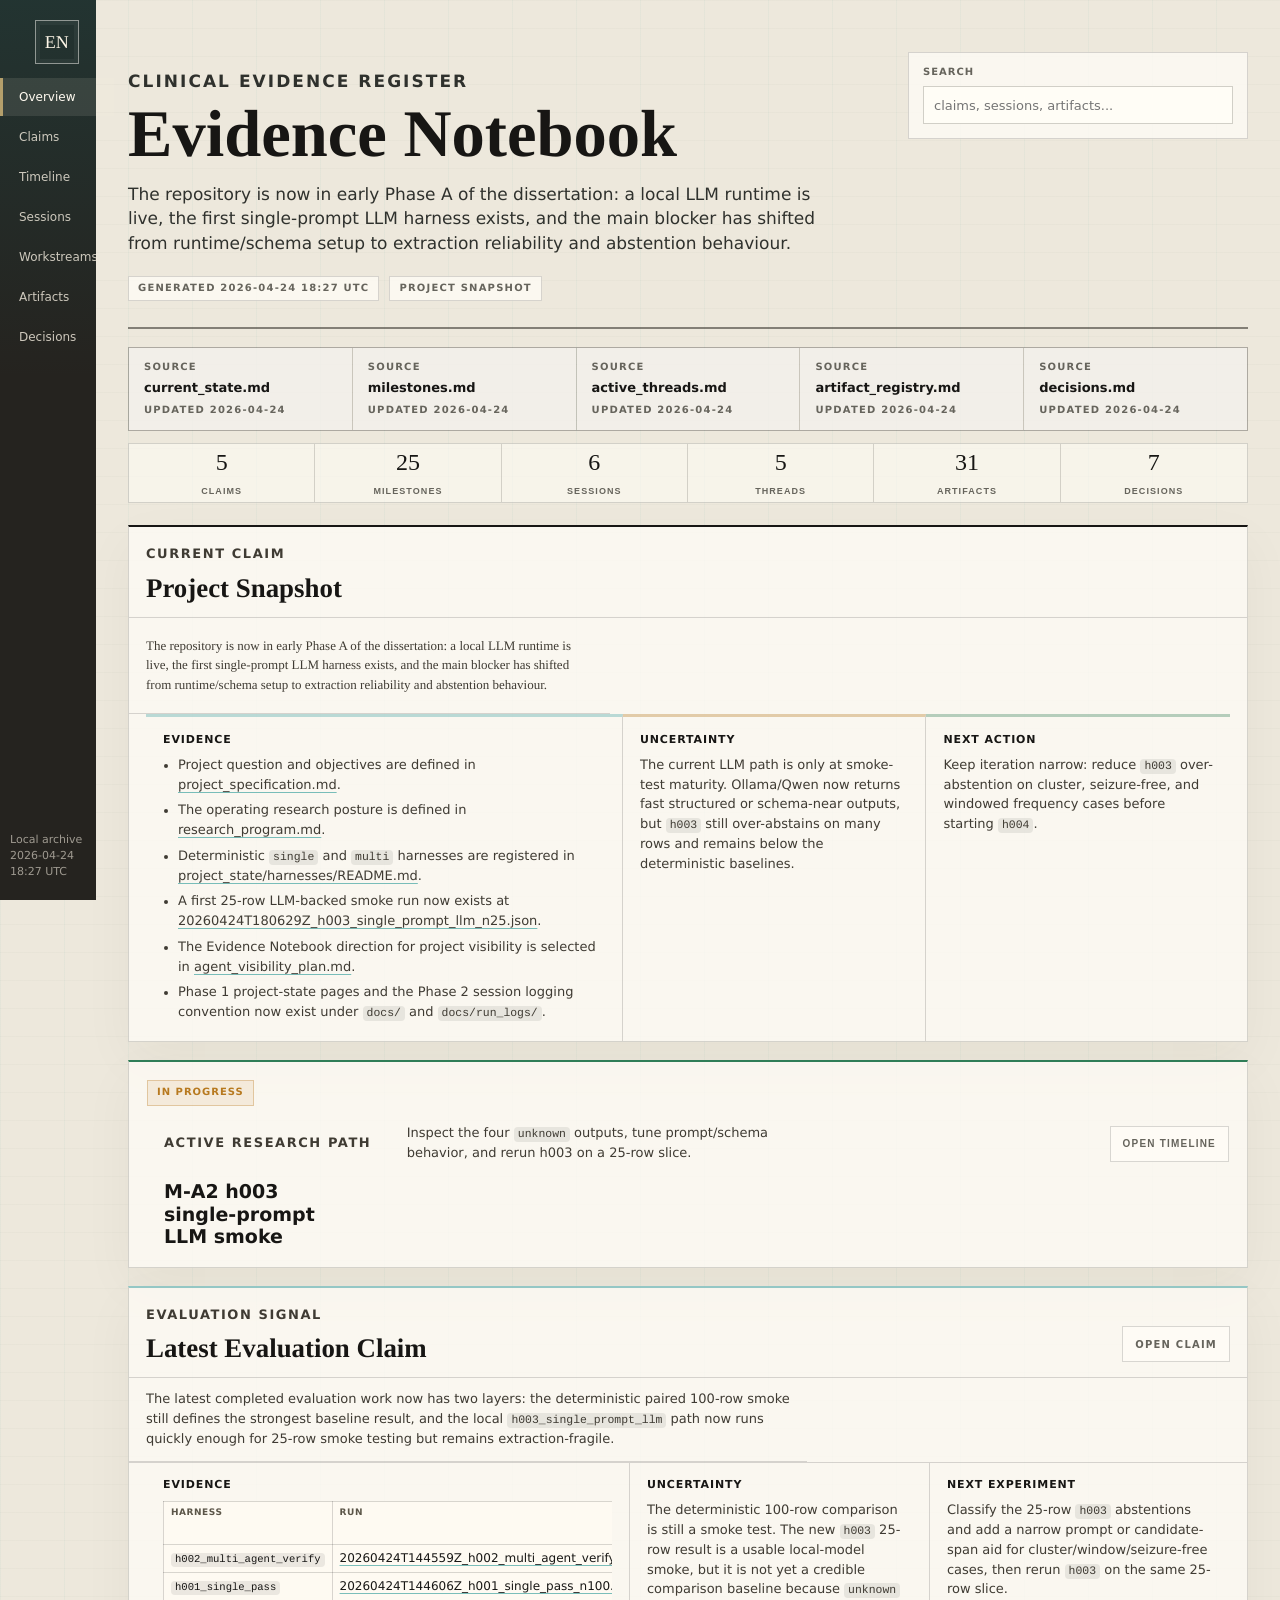
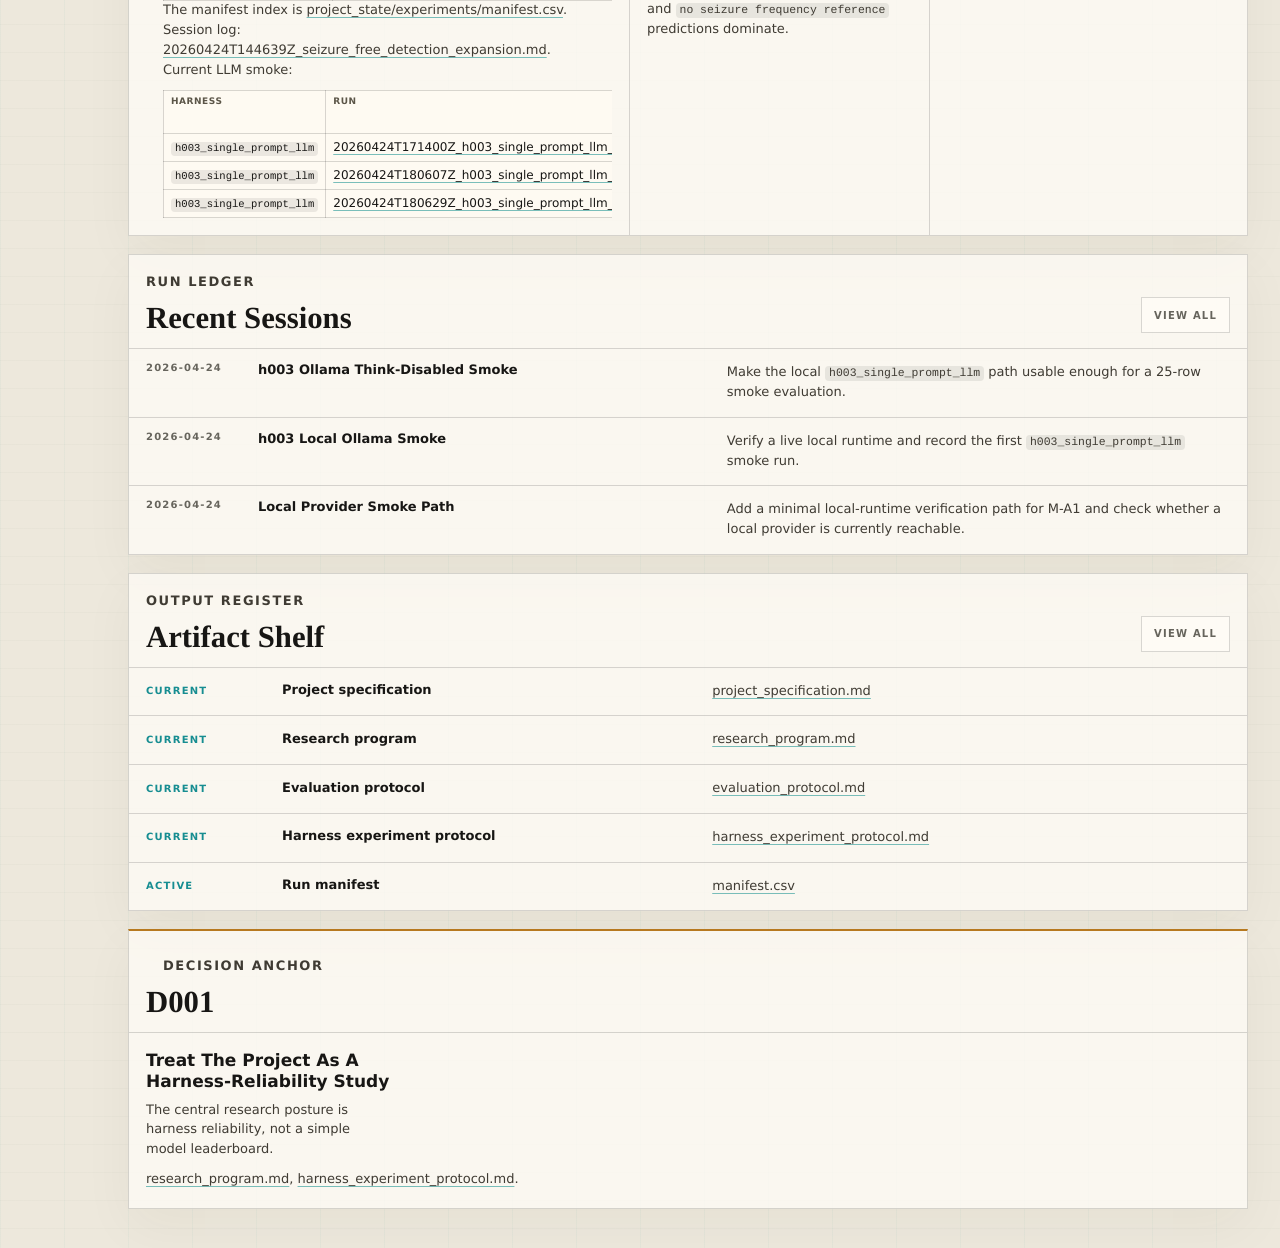
==== commit ff5f5e6b: "Document h003 think-disabled smoke and visibility updates" ====
--- a/docs/evidence_notebook.html
+++ b/docs/evidence_notebook.html
@@ -3032,15 +3032,138 @@
     text-align: left;
   }
 
-  .timeline-keyline li small {
+.timeline-keyline li small {
     grid-column: 2;
+  }
+}
+
+/* Research-workspace pass: make the first screen decision-shaped. */
+.evaluation-panel {
+  border-top: 2px solid rgba(22, 141, 145, 0.44);
+}
+
+.evaluation-panel .body-lead {
+  max-width: 82ch;
+}
+
+.compact-fields {
+  display: grid;
+  grid-template-columns: minmax(320px, 1fr) minmax(220px, 0.62fr) minmax(220px, 0.62fr);
+  border-top: 1px solid var(--line);
+}
+
+.compact-fields section {
+  min-width: 0;
+  padding: 15px 17px 17px;
+  border-right: 1px solid var(--line);
+}
+
+.compact-fields section:last-child {
+  border-right: 0;
+}
+
+.compact-fields table {
+  font-size: 12px;
+}
+
+.compact-fields th,
+.compact-fields td {
+  padding: 6px 7px;
+}
+
+.status-chip {
+  width: fit-content;
+  padding: 7px 9px;
+  border: 1px solid rgba(183, 121, 31, 0.32);
+  background: rgba(183, 121, 31, 0.1);
+  color: var(--review-amber);
+  font-size: 10px;
+  font-weight: 900;
+  letter-spacing: 0.1em;
+  line-height: 1;
+  text-transform: uppercase;
+}
+
+.status-chip.is-complete {
+  border-color: rgba(47, 125, 87, 0.28);
+  background: rgba(47, 125, 87, 0.1);
+  color: var(--clinical-green);
+}
+
+.action-panel .status-chip {
+  grid-column: 1;
+  justify-self: start;
+}
+
+.action-panel h3 {
+  grid-column: 1;
+}
+
+.action-panel p {
+  grid-column: 2;
+  grid-row: 2 / span 2;
+}
+
+.action-panel button {
+  grid-column: 3;
+  grid-row: 2 / span 2;
+}
+
+.artifact-groups {
+  display: grid;
+  gap: 1px;
+  padding: 0;
+  background: var(--line);
+}
+
+.artifact-group {
+  display: grid;
+  grid-template-columns: 190px minmax(0, 1fr);
+  background: rgba(255, 253, 247, 0.84);
+}
+
+.artifact-group h3 {
+  margin: 0;
+  padding: 16px 17px;
+  border-right: 1px solid var(--line);
+  color: #2d2a24;
+  font-size: 14px;
+  line-height: 1.2;
+}
+
+.artifact-group .shelf {
+  min-width: 0;
+}
+
+.artifact-group .index-row {
+  background: transparent;
+}
+
+@media (max-width: 900px) {
+  .compact-fields,
+  .artifact-group {
+    grid-template-columns: 1fr;
+  }
+
+  .action-panel .status-chip,
+  .action-panel h3,
+  .action-panel p,
+  .action-panel button {
+    grid-column: auto;
+    grid-row: auto;
+  }
+
+  .compact-fields section,
+  .artifact-group h3 {
+    border-right: 0;
+    border-bottom: 1px solid var(--line);
   }
 }
 </style>
   </head>
   <body class="app-body">
     <div id="app" class="app-shell" data-view="overview"></div>
-    <script id="notebook-data" type="application/json">{"generatedAt": "2026-04-24 17:43 UTC", "latestClaim": {"title": "Project Snapshot", "claim": "The repository is now in early Phase A of the dissertation: a local LLM runtime is live, the first single-prompt LLM harness exists, and the main blocker has shifted from provider setup to output reliability."}, "activeMilestone": {"name": "Visibility dashboard", "next": "Review the current state and decide the next action."}, "stats": [{"label": "Claims", "value": 5}, {"label": "Milestones", "value": 12}, {"label": "Sessions", "value": 6}, {"label": "Threads", "value": 5}, {"label": "Artifacts", "value": 30}, {"label": "Decisions", "value": 6}], "sources": [{"label": "current_state.md", "href": "current_state.md"}, {"label": "milestones.md", "href": "milestones.md"}, {"label": "active_threads.md", "href": "active_threads.md"}, {"label": "artifact_registry.md", "href": "artifact_registry.md"}, {"label": "decisions.md", "href": "decisions.md"}], "sourceFreshness": [{"label": "current_state.md", "updated": "2026-04-24"}, {"label": "milestones.md", "updated": "2026-04-24"}, {"label": "active_threads.md", "updated": "2026-04-24"}, {"label": "artifact_registry.md", "updated": "2026-04-24"}, {"label": "decisions.md", "updated": "2026-04-24"}], "claims": [{"title": "Project Snapshot", "claim": "The repository is now in early Phase A of the dissertation: a local LLM runtime is live, the first single-prompt LLM harness exists, and the main blocker has shifted from provider setup to output reliability.", "evidence": "<ul><li>Project question and objectives are defined in <a href=\"project_specification.md\">project_specification.md<\/a>.<\/li><li>The operating research posture is defined in <a href=\"research_program.md\">research_program.md<\/a>.<\/li><li>Deterministic <code>single<\/code> and <code>multi<\/code> harnesses are registered in <a href=\"../project_state/harnesses/README.md\">project_state/harnesses/README.md<\/a>.<\/li><li>A first LLM-backed run record now exists at <a href=\"../project_state/runs/20260424T171400Z_h003_single_prompt_llm_n5.json\">20260424T171400Z_h003_single_prompt_llm_n5.json<\/a>.<\/li><li>The Evidence Notebook direction for project visibility is selected in <a href=\"agent_visibility_plan.md\">agent_visibility_plan.md<\/a>.<\/li><li>Phase 1 project-state pages and the Phase 2 session logging convention now exist under <code>docs/<\/code> and <code>docs/run_logs/<\/code>.<\/li><\/ul>", "uncertainty": "<p>The current LLM path is only at smoke-test maturity. The first <code>h003<\/code> run shows valid local inference but a high invalid-output or fallback-to-<code>unknown<\/code> rate, so the dissertation question is not yet answerable from LLM results.<\/p>", "next": "<p>Keep iteration narrow: tighten the <code>h003<\/code> prompt/schema path until invalid-output and <code>unknown<\/code> fallbacks drop enough for a 25-row smoke.<\/p>"}, {"title": "Visibility Claim", "claim": "The Evidence Notebook layer now has canonical state pages, a repeatable session logging convention, a generated local dashboard, and backfilled session coverage for the pre-visibility foundation work.", "evidence": "<ul><li>Canonical state pages: <a href=\"milestones.md\">milestones.md<\/a>, <a href=\"active_threads.md\">active_threads.md<\/a>, <a href=\"decisions.md\">decisions.md<\/a>, and <a href=\"artifact_registry.md\">artifact_registry.md<\/a>.<\/li><li>Session logging convention: <a href=\"run_logs/README.md\">run_logs/README.md<\/a>.<\/li><li>Session log template: <a href=\"run_logs/session_log_template.md\">run_logs/session_log_template.md<\/a>.<\/li><li>Optional companion schema and template: <a href=\"run_logs/session_log_companion_schema.json\">session_log_companion_schema.json<\/a>, <a href=\"run_logs/session_log_companion_template.json\">session_log_companion_template.json<\/a>.<\/li><li>Backfilled historical logs: <a href=\"run_logs/20260424T075111Z_initial_scaffold.md\">20260424T075111Z_initial_scaffold.md<\/a>, <a href=\"run_logs/20260424T084000Z_harness_protocol_and_smoke_runs.md\">20260424T084000Z_harness_protocol_and_smoke_runs.md<\/a>, <a href=\"run_logs/20260424T085900Z_candidate_retrieval_iteration.md\">20260424T085900Z_candidate_retrieval_iteration.md<\/a>.<\/li><li>Local dashboard: <a href=\"evidence_notebook.html\">evidence_notebook.html<\/a>.<\/li><li>Dashboard generator: <a href=\"../src/epilepsy_agents/visibility.py\">src/epilepsy_agents/visibility.py<\/a>.<\/li><\/ul>", "uncertainty": "<p>The dashboard is a static generated artifact. The new historical logs are reconstructed from repo evidence rather than written contemporaneously, so they are faithful summaries but not verbatim session notes.<\/p>", "next": "<p>Regenerate the dashboard after substantial updates to project-state docs or session logs, then proceed to the first curated Phase 4 visual artifact.<\/p>"}, {"title": "Latest Evaluation Claim", "claim": "The latest completed evaluation work now has two layers: the deterministic paired 100-row smoke still defines the strongest baseline result, and the first local <code>h003_single_prompt_llm<\/code> smoke confirms end-to-end LLM execution but with poor extraction reliability.", "evidence": "<table><thead><tr><th>Harness<\/th><th>Run<\/th><th>Exact<\/th><th>Monthly 15 pct<\/th><th>Pragmatic micro-F1<\/th><th>Purist micro-F1<\/th><\/tr><\/thead><tbody><tr><td><code>h002_multi_agent_verify<\/code><\/td><td><a href=\"../project_state/runs/20260424T144559Z_h002_multi_agent_verify_n100.json\">20260424T144559Z_h002_multi_agent_verify_n100.json<\/a><\/td><td>0.31<\/td><td>0.48<\/td><td>0.55<\/td><td>0.53<\/td><\/tr><tr><td><code>h001_single_pass<\/code><\/td><td><a href=\"../project_state/runs/20260424T144606Z_h001_single_pass_n100.json\">20260424T144606Z_h001_single_pass_n100.json<\/a><\/td><td>0.25<\/td><td>0.43<\/td><td>0.50<\/td><td>0.48<\/td><\/tr><\/tbody><\/table><p>The manifest index is <a href=\"../project_state/experiments/manifest.csv\">project_state/experiments/manifest.csv<\/a>. Session log: <a href=\"run_logs/20260424T144639Z_seizure_free_detection_expansion.md\">20260424T144639Z_seizure_free_detection_expansion.md<\/a>.<\/p><p>First LLM smoke:<\/p><table><thead><tr><th>Harness<\/th><th>Run<\/th><th>Exact<\/th><th>Monthly 15 pct<\/th><th>Pragmatic micro-F1<\/th><th>Purist micro-F1<\/th><th>Invalid-output rate<\/th><th>Mean latency<\/th><\/tr><\/thead><tbody><tr><td><code>h003_single_prompt_llm<\/code><\/td><td><a href=\"../project_state/runs/20260424T171400Z_h003_single_prompt_llm_n5.json\">20260424T171400Z_h003_single_prompt_llm_n5.json<\/a><\/td><td>0.20<\/td><td>0.20<\/td><td>0.20<\/td><td>0.20<\/td><td>0.80<\/td><td>52.9 s<\/td><\/tr><\/tbody><\/table>", "uncertainty": "<p>The deterministic 100-row comparison is still a smoke test. The new <code>h003<\/code> result is an even earlier smoke: only five rows, high latency, and a strong bias toward <code>unknown<\/code>, so it should be treated as plumbing validation rather than a real baseline comparison.<\/p>", "next": "<p>Inspect the four <code>unknown<\/code> outputs in <code>h003<\/code>, tighten the prompt and schema handling, and rerun <code>h003<\/code> on 25 rows before starting <code>h004<\/code>.<\/p>"}, {"title": "Data And Governance Claim", "claim": "The current development environment is safe for synthetic-data iteration, while real King&#x27;s College Hospital letters remain a later governed evaluation stage.", "evidence": "<ul><li>Synthetic subset details are in <a href=\"project_specification.md\">project_specification.md<\/a>.<\/li><li>Real-data export boundaries are documented in <a href=\"real_data_governance.md\">real_data_governance.md<\/a>.<\/li><li>Run records store aggregate metrics, row indexes, labels, and safe error categories rather than raw clinical text.<\/li><\/ul>", "uncertainty": "<p>The full synthetic dataset and any real-data access are not yet part of the current local evaluation loop.<\/p>", "next": "<p>Maintain the no-raw-real-text rule for logs, prompts, screenshots, run records, and dashboard artifacts.<\/p>"}, {"title": "Implementation Claim", "claim": "The local codebase already has the scaffolding needed for deterministic evaluation and future provider-backed extraction.", "evidence": "<ul><li><code>src/epilepsy_agents<\/code> contains package code for agents, labels, metrics, providers, schema, and CLI behavior.<\/li><li>Local runtime feasibility and provider architecture notes are recorded in <a href=\"local_model_feasibility.md\">local_model_feasibility.md<\/a>.<\/li><li>The standard session workflow is documented in <a href=\"typical_session_workflow.md\">typical_session_workflow.md<\/a>.<\/li><\/ul>", "uncertainty": "<p>The local runtime now works through Ollama, but the first <code>h003<\/code> smoke suggests the prompt/schema path is fragile and slower than expected on <code>qwen3.5:4b<\/code>.<\/p>", "next": "<p>Tune the local <code>ollama<\/code> plus <code>qwen3.5:4b<\/code> path for <code>h003<\/code>, then compare whether <code>qwen3.5:9b<\/code> improves validity enough to justify the extra latency.<\/p>"}], "milestones": [{"title": "Source materials and project frame", "status": "Complete", "outcome": "Dissertation question, objectives, data plan, methods, metrics, and risks are defined.", "evidence": "<a href=\"project_specification.md\">project_specification.md<\/a>, <a href=\"literature_review_map.md\">literature_review_map.md<\/a>, <a href=\"dissertation_scaffold.md\">dissertation_scaffold.md<\/a>", "risk": "Scope may change if full synthetic or real-data access differs from assumptions.", "next": "Keep the research question stable while harnesses mature."}, {"title": "Repository scaffold", "status": "Complete", "outcome": "Python package, deterministic agents, CLI, metrics, label parser, tests, and initial docs exist.", "evidence": "<a href=\"development_log.md\">development_log.md<\/a>, <a href=\"../pyproject.toml\">pyproject.toml<\/a>, <a href=\"../tests\">tests<\/a>", "risk": "Deterministic code is a baseline, not the final LLM-backed system.", "next": "Preserve deterministic comparability while adding providers."}, {"title": "Synthetic subset loaded", "status": "Complete", "outcome": "The 1,500-row synthetic subset is available for local evaluation, with <code>row_ok<\/code> filtering used by default.", "evidence": "<a href=\"project_specification.md\">project_specification.md<\/a>, <a href=\"../synthetic_data_subset_1500.json\">synthetic_data_subset_1500.json<\/a>", "risk": "The full synthetic dataset is not yet integrated.", "next": "Keep data ingestion compatible with a future full-dataset drop-in."}, {"title": "Evaluation harness", "status": "Complete", "outcome": "Metrics cover exact labels, monthly-rate tolerance, pragmatic classes, and purist classes.", "evidence": "<a href=\"evaluation_protocol.md\">evaluation_protocol.md<\/a>, <a href=\"../src/epilepsy_agents/metrics.py\">src/epilepsy_agents/metrics.py<\/a>", "risk": "Evidence support and invalid-output metrics need more importance once LLM output is active.", "next": "Add provider-backed output validation and evidence-support checks (see M-A2, M-B1)."}, {"title": "Harness experiment protocol", "status": "Complete", "outcome": "Runs are recorded under <code>project_state/runs/<\/code> and indexed in a manifest.", "evidence": "<a href=\"harness_experiment_protocol.md\">harness_experiment_protocol.md<\/a>, <a href=\"../project_state/experiments/manifest.csv\">project_state/experiments/manifest.csv<\/a>", "risk": "Some run records are from smoke tests and should not be overinterpreted.", "next": "Continue fixed-budget paired comparisons."}, {"title": "Initial paired smoke evaluations", "status": "Complete", "outcome": "<code>single<\/code> and <code>multi<\/code> deterministic baselines have 20-row and 100-row paired synthetic records.", "evidence": "<a href=\"../project_state/runs/20260424T144559Z_h002_multi_agent_verify_n100.json\">20260424T144559Z_h002_multi_agent_verify_n100.json<\/a>, <a href=\"../project_state/runs/20260424T144606Z_h001_single_pass_n100.json\">20260424T144606Z_h001_single_pass_n100.json<\/a>", "risk": "Deterministic results are the floor, not the study.", "next": "Freeze deterministic tuning (see <a href=\"decisions.md\">D007<\/a>) and move to Phase A."}, {"title": "Seizure-free detection expansion", "status": "Complete", "outcome": "Deterministic extractor now covers numeric, qualitative, unit-only, and &quot;since&quot;/present-tense seizure-free phrasings; multi exact 0.20-&gt;0.31 and NS F1 0.26-&gt;0.82 on the paired 100-row smoke.", "evidence": "<a href=\"../src/epilepsy_agents/agents.py\">src/epilepsy_agents/agents.py<\/a>, <a href=\"../tests/test_agents.py\">tests/test_agents.py<\/a>, <a href=\"../project_state/runs/20260424T144559Z_h002_multi_agent_verify_n100.json\">20260424T144559Z_h002_multi_agent_verify_n100.json<\/a>, <a href=\"../project_state/runs/20260424T144606Z_h001_single_pass_n100.json\">20260424T144606Z_h001_single_pass_n100.json<\/a>, <a href=\"run_logs/20260424T144639Z_seizure_free_detection_expansion.md\">20260424T144639Z_seizure_free_detection_expansion.md<\/a>", "risk": "NS precision 0.73 on multi; residual regex-tuning has diminishing returns.", "next": "Do not pursue further deterministic regex expansion (see <a href=\"decisions.md\">D007<\/a>)."}, {"title": "Local model feasibility", "status": "Complete", "outcome": "Hardware, runtime options, candidate model tiers, and provider requirements are documented.", "evidence": "<a href=\"local_model_feasibility.md\">local_model_feasibility.md<\/a>", "risk": "A working runtime still needs prompt and schema tuning before it becomes a useful baseline.", "next": "Use the live Ollama path to mature M-A2."}, {"title": "Visibility Phase 1: project-state layer", "status": "Complete", "outcome": "Canonical Evidence Notebook pages exist for current state, milestones, active threads, decisions, and artifacts.", "evidence": "<a href=\"agent_visibility_plan.md\">agent_visibility_plan.md<\/a>, <a href=\"current_state.md\">current_state.md<\/a>, <a href=\"active_threads.md\">active_threads.md<\/a>, <a href=\"decisions.md\">decisions.md<\/a>, <a href=\"artifact_registry.md\">artifact_registry.md<\/a>", "risk": "Pages are manually maintained.", "next": "Update at the end of substantial sessions."}, {"title": "Visibility Phase 2: session logging", "status": "Complete", "outcome": "Session logging has naming rules, required sections, status labels, evidence rules, privacy rules, a template, optional JSON companion files, and a first historical backfill.", "evidence": "<a href=\"run_logs/README.md\">run_logs/README.md<\/a>, <a href=\"run_logs/session_log_template.md\">session_log_template.md<\/a>, <a href=\"run_logs/session_log_companion_schema.json\">session_log_companion_schema.json<\/a>", "risk": "Backfilled notes are reconstructions.", "next": "Use the convention prospectively."}, {"title": "Visibility Phase 3: local dashboard", "status": "Complete", "outcome": "A generated static Evidence Notebook dashboard renders current claims, milestones, recent sessions, active threads, artifacts, and decisions.", "evidence": "<a href=\"evidence_notebook.html\">evidence_notebook.html<\/a>, <a href=\"../src/epilepsy_agents/visibility.py\">src/epilepsy_agents/visibility.py<\/a>, <a href=\"../tests/test_visibility.py\">tests/test_visibility.py<\/a>", "risk": "Dashboard regenerates manually.", "next": "Regenerate with <code>epilepsy-agents notebook<\/code> after substantial state updates."}, {"title": "Historical notebook backfill", "status": "Complete", "outcome": "Reconstructed records exist for the initial scaffold, harness protocol and first paired smoke runs, and the candidate retrieval iteration.", "evidence": "<a href=\"run_logs/20260424T075111Z_initial_scaffold.md\">20260424T075111Z_initial_scaffold.md<\/a>, <a href=\"run_logs/20260424T084000Z_harness_protocol_and_smoke_runs.md\">20260424T084000Z_harness_protocol_and_smoke_runs.md<\/a>, <a href=\"run_logs/20260424T085900Z_candidate_retrieval_iteration.md\">20260424T085900Z_candidate_retrieval_iteration.md<\/a>", "risk": "Backfills are reconstructions, not contemporaneous notes.", "next": "Keep future session logs contemporaneous."}], "sessions": [{"title": "h003 Local Ollama Smoke", "date": "2026-04-24", "objective": "Verify a live local runtime and record the first <code>h003_single_prompt_llm<\/code> smoke run.", "outcome": "<p>The local Ollama runtime is now confirmed live for Phase A work. <code>provider-smoke<\/code> succeeded against local <code>qwen3.5:4b<\/code>, and the repository produced its first <code>h003_single_prompt_llm<\/code> run record on a 5-row synthetic slice. The blocker has moved from runtime setup to prompt and schema robustness: the first <code>h003<\/code> smoke returned <code>unknown<\/code> on four of five rows and recorded an invalid-output rate of 0.80.<\/p>", "evidence": "<ul><li>Files changed:<\/li><li><a href=\"/C:/Users/cbrow/Code/dissertation/src/epilepsy_agents/llm_pipeline.py\">src/epilepsy_agents/llm_pipeline.py<\/a><\/li><li><a href=\"/C:/Users/cbrow/Code/dissertation/scripts/run_harness_experiment.py\">scripts/run_harness_experiment.py<\/a><\/li><li><a href=\"/C:/Users/cbrow/Code/dissertation/tests/test_llm_pipeline.py\">tests/test_llm_pipeline.py<\/a><\/li><li><a href=\"/C:/Users/cbrow/Code/dissertation/src/epilepsy_agents/cli.py\">src/epilepsy_agents/cli.py<\/a><\/li><li><a href=\"/C:/Users/cbrow/Code/dissertation/src/epilepsy_agents/providers.py\">src/epilepsy_agents/providers.py<\/a><\/li><li>Run records:<\/li><li><a href=\"/C:/Users/cbrow/Code/dissertation/project_state/runs/20260424T171400Z_h003_single_prompt_llm_n5.json\">20260424T171400Z_h003_single_prompt_llm_n5.json<\/a><\/li><li>Tests or checks:<\/li><li><code>PYTHONPATH=src python -m unittest discover -s tests<\/code> -&gt; 32 tests passed.<\/li><li><code>PYTHONPATH=src python -m epilepsy_agents.cli provider-smoke --provider ollama --model qwen3.5:4b --timeout-seconds 60<\/code> -&gt; probe and schema-constrained chat succeeded.<\/li><li><code>PYTHONPATH=src python scripts\\run_harness_experiment.py --harness single_llm --provider ollama --model qwen3.5:4b --limit 5 --timeout-seconds 60<\/code> -&gt; first <code>h003<\/code> run recorded.<\/li><li>Generated artifacts:<\/li><li>Manifest entry added under <a href=\"/C:/Users/cbrow/Code/dissertation/project_state/experiments/manifest.csv\">project_state/experiments/manifest.csv<\/a>.<\/li><\/ul>", "uncertainty": "<p>The first <code>h003<\/code> smoke is only five rows and is not yet a meaningful baseline comparison. Mean latency was about 52.9 seconds per row, so larger slices will be slow unless validity improves enough to justify them. The initial prompt and schema path likely needs targeted tuning for explicit frequency extraction and cluster handling.<\/p>", "handoff": "<p>Inspect the four <code>unknown<\/code> outputs in <a href=\"/C:/Users/cbrow/Code/dissertation/project_state/runs/20260424T171400Z_h003_single_prompt_llm_n5.json\">20260424T171400Z_h003_single_prompt_llm_n5.json<\/a>, tighten the prompt and schema handling, then rerun <code>h003_single_prompt_llm<\/code> on 25 rows. If <code>qwen3.5:4b<\/code> remains too abstention-heavy, compare against local <code>qwen3.5:9b<\/code>.<\/p>", "decision": "implementation works but needs full synthetic evaluation", "href": "run_logs/20260424T171400Z_h003_local_ollama_smoke.md"}, {"title": "Local Provider Smoke Path", "date": "2026-04-24", "objective": "Add a minimal local-runtime verification path for M-A1 and check whether a local provider is currently reachable.", "outcome": "<p>A dedicated <code>provider-smoke<\/code> CLI command now probes <code>lmstudio<\/code>, <code>vllm<\/code>, or <code>ollama<\/code> and can run one minimal schema-constrained JSON request through the provider adapter. This makes M-A1 verifiable in one command once a local model server is live. The current environment is still blocked on runtime availability: an LM Studio probe against <code>http://localhost:1234/v1<\/code> returned <code>URLError<\/code>.<\/p>", "evidence": "<ul><li>Files changed:<\/li><li><a href=\"/C:/Users/cbrow/Code/dissertation/src/epilepsy_agents/cli.py\">src/epilepsy_agents/cli.py<\/a><\/li><li><a href=\"/C:/Users/cbrow/Code/dissertation/src/epilepsy_agents/providers.py\">src/epilepsy_agents/providers.py<\/a><\/li><li><a href=\"/C:/Users/cbrow/Code/dissertation/tests/test_cli.py\">tests/test_cli.py<\/a><\/li><li><a href=\"/C:/Users/cbrow/Code/dissertation/tests/test_visibility.py\">tests/test_visibility.py<\/a><\/li><li>Tests or checks:<\/li><li><code>PYTHONPATH=src python -m unittest discover -s tests<\/code> -&gt; 30 tests passed.<\/li><li><code>PYTHONPATH=src python -m epilepsy_agents.cli provider-smoke --provider lmstudio --model qwen2.5-7b-instruct --skip-chat<\/code> -&gt; probe failed with <code>URLError<\/code>.<\/li><li>Generated artifacts:<\/li><li>none<\/li><\/ul>", "uncertainty": "<p>The new command verifies connectivity and a tiny schema-constrained round trip, but it does not yet implement <code>h003_single_prompt_llm<\/code> or record token/latency metadata. Ollama was not fully characterized in this session because the targeted blocker remained &quot;no confirmed live local runtime.&quot; The existing worktree had unrelated modifications at session start and was left intact.<\/p>", "handoff": "<p>Install or launch one local runtime, then rerun:<\/p><p>``<code>powershell $env:PYTHONPATH = &quot;src&quot; python -m epilepsy_agents.cli provider-smoke --provider lmstudio --model &lt;loaded-model-id&gt; <\/code>``<\/p><p>If that passes, use the same provider path to implement <code>h003_single_prompt_llm<\/code> with invalid-output, latency, and token-budget recording.<\/p>", "decision": "blocked by local model/runtime setup", "href": "run_logs/20260424T160537Z_local_provider_smoke_path.md"}, {"title": "Seizure-Free Detection Expansion", "date": "2026-04-24", "objective": "Reduce <code>seizure_free_error<\/code> in the deterministic harnesses by broadening seizure-free span detection and label emission, then rerun the paired 100-row synthetic smoke comparison.", "outcome": "<p>The deterministic field extractor now recognises seizure-free status across a much wider range of phrasings: explicit numeric durations, numeric negation windows (&quot;no seizures for over N units&quot;), qualitative durations (&quot;for a long duration&quot;, &quot;prolonged period&quot;), unit-only durations (&quot;for years&quot;), &quot;since &lt;date&gt;&quot; / &quot;off ASMs since&quot; / &quot;interval since&quot; forms, present-tense statements (&quot;by patient report&quot;, &quot;at today&#x27;s visit&quot;, &quot;currently seizure-free&quot;), long-term remission / sustained seizure freedom, verb-phrase negation (&quot;seizure occurrences have not been happening&quot;), and an expanded absence-of-events catch-all. The retrieval frequency-term list also now covers <code>remission<\/code>, <code>recurrence<\/code>, and <code>seizure freedom<\/code>.<\/p><p>On the paired 100-row synthetic smoke after these changes, the multi harness improved meaningfully across every primary metric, and the single baseline improved in step. <code>seizure_free_error<\/code> halved on the multi harness and dropped by six on the single baseline, with no regressions in other error categories.<\/p><table><thead><tr><th>Harness<\/th><th>Exact<\/th><th>Monthly 15%<\/th><th>Pragmatic micro-F1<\/th><th>Purist micro-F1<\/th><th>NS F1<\/th><th><code>seizure_free_error<\/code><\/th><th><code>correct<\/code><\/th><\/tr><\/thead><tbody><tr><td><code>h002_multi_agent_verify<\/code> (prior)<\/td><td>0.20<\/td><td>0.35<\/td><td>0.42<\/td><td>0.40<\/td><td>0.26<\/td><td>18<\/td><td>20<\/td><\/tr><tr><td><code>h002_multi_agent_verify<\/code> (new)<\/td><td>0.31<\/td><td>0.48<\/td><td>0.55<\/td><td>0.53<\/td><td>0.82<\/td><td>9<\/td><td>31<\/td><\/tr><tr><td><code>h001_single_pass<\/code> (prior)<\/td><td>0.18<\/td><td>0.33<\/td><td>0.40<\/td><td>0.38<\/td><td>0.00<\/td><td>19<\/td><td>18<\/td><\/tr><tr><td><code>h001_single_pass<\/code> (new)<\/td><td>0.25<\/td><td>0.43<\/td><td>0.50<\/td><td>0.48<\/td><td>0.73<\/td><td>13<\/td><td>25<\/td><\/tr><\/tbody><\/table>", "evidence": "<ul><li>Code change: <a href=\"../../src/epilepsy_agents/agents.py\">src/epilepsy_agents/agents.py<\/a> — expanded <code>_extract_from_text<\/code> with a structured seizure-free detection sequence and added <code>remission<\/code>, <code>recurrence<\/code>, and <code>seizure freedom<\/code> to <code>FREQUENCY_TERMS<\/code>.<\/li><li>Tests: <a href=\"../../tests/test_agents.py\">tests/test_agents.py<\/a> — eleven new focused cases covering numeric durations, numeric negation windows, qualitative durations, unit-only durations, &quot;since&quot; forms, present-tense forms, remission, absence catch-all, and a past-tense negative test.<\/li><li>Test run: 26/26 passing under <code>python -m unittest discover -s tests<\/code>.<\/li><li>New paired 100-row smoke records:<\/li><li><a href=\"../../project_state/runs/20260424T144559Z_h002_multi_agent_verify_n100.json\">project_state/runs/20260424T144559Z_h002_multi_agent_verify_n100.json<\/a><\/li><li><a href=\"../../project_state/runs/20260424T144606Z_h001_single_pass_n100.json\">project_state/runs/20260424T144606Z_h001_single_pass_n100.json<\/a><\/li><li>Manifest updated: <a href=\"../../project_state/experiments/manifest.csv\">project_state/experiments/manifest.csv<\/a>.<\/li><\/ul>", "uncertainty": "<p>The 100-row slice is still a smoke test. NS precision on the multi harness is 0.73, so a small number of frequent/infrequent/UNK gold rows are now mispredicted as seizure-free. The qualitative pattern emits <code>seizure free for multiple month<\/code> regardless of whether the duration was actually in years, so rare exact-match cases for seizure-free-for-multiple-year still depend on numeric negation patterns rather than the qualitative fallback. Single-pass retains hard-coded <code>&quot;before&quot;<\/code>/<code>&quot;after&quot;<\/code> guards that suppress some valid matches when a whole letter is used as the single candidate.<\/p>", "handoff": "<p>Review the six NS false positives in the new multi confusion matrix and the remaining nine <code>seizure_free_error<\/code> cases to decide whether to add past-tense guards in specific patterns, then move on to the next failure family — most likely <code>unknown_or_no_reference_error<\/code> (34 cases on multi) or <code>cluster_error<\/code> (13 cases on multi) — before broadening beyond deterministic changes.<\/p>", "decision": "keep this harness variant", "href": "run_logs/20260424T144639Z_seizure_free_detection_expansion.md"}, {"title": "Visibility Phase 3 Session", "date": "2026-04-24", "objective": "Build the minimal local Evidence Notebook dashboard described by Phase 3 of <code>docs/agent_visibility_plan.md<\/code>.", "outcome": "<p>The repository now has a generated local Evidence Notebook dashboard. The dashboard reads the canonical project-state markdown and recent session logs, then renders a source-backed overview, milestone timeline, session feed, active workstreams, artifact gallery, and decision list.<\/p>", "evidence": "<ul><li>Files changed:<\/li><li><code>src/epilepsy_agents/visibility.py<\/code><\/li><li><code>src/epilepsy_agents/cli.py<\/code><\/li><li><code>tests/test_visibility.py<\/code><\/li><li><code>docs/evidence_notebook.html<\/code><\/li><li><code>docs/agent_visibility_plan.md<\/code><\/li><li><code>docs/current_state.md<\/code><\/li><li><code>docs/milestones.md<\/code><\/li><li><code>docs/active_threads.md<\/code><\/li><li><code>docs/artifact_registry.md<\/code><\/li><li><code>.gitignore<\/code><\/li><li><code>pyproject.toml<\/code><\/li><li>Run records: none; this was a visibility/dashboard session.<\/li><li>Tests or checks:<\/li><li>Installed <code>pytest<\/code>.<\/li><li><code>python -m pytest<\/code> passed with 15 tests.<\/li><li><code>epilepsy-agents notebook --out docs/evidence_notebook.html --session-limit 6<\/code> generated the dashboard.<\/li><li>Generated artifacts:<\/li><li><code>docs/evidence_notebook.html<\/code><\/li><\/ul>", "uncertainty": "<p>The dashboard is a static generated artifact. It is useful for local review now, but it can drift unless future sessions regenerate it after changing project-state docs or session logs. Browser visual QA has not yet been automated.<\/p>", "handoff": "<p>Regenerate the dashboard after substantial session closeouts. The next visibility milestone is Phase 4: create the first curated visual artifact, preferably the Project Architecture Poster.<\/p>", "decision": "documentation/visibility updated, no metric decision needed.", "href": "run_logs/20260424T093100Z_visibility_phase3.md"}, {"title": "Visibility Phase 2 Session", "date": "2026-04-24", "objective": "Implement the session logging convention from Phase 2 of <code>docs/agent_visibility_plan.md<\/code>.", "outcome": "<p>The repository now has a concrete session logging convention rather than only a template. Substantial sessions have naming rules, required sections, closing status labels, evidence rules, a privacy rule, and optional JSON companion files for future dashboard ingestion.<\/p>", "evidence": "<ul><li>Files changed:<\/li><li><code>docs/run_logs/README.md<\/code><\/li><li><code>docs/run_logs/session_log_companion_schema.json<\/code><\/li><li><code>docs/run_logs/session_log_companion_template.json<\/code><\/li><li><code>docs/run_logs/session_log_template.md<\/code><\/li><li><code>docs/agent_visibility_plan.md<\/code><\/li><li><code>docs/current_state.md<\/code><\/li><li><code>docs/milestones.md<\/code><\/li><li><code>docs/active_threads.md<\/code><\/li><li><code>docs/artifact_registry.md<\/code><\/li><li><code>docs/typical_session_workflow.md<\/code><\/li><li>Run records: none; this was a visibility/documentation session.<\/li><li>Tests or checks:<\/li><li>JSON companion schema and template were parsed successfully with <code>ConvertFrom-Json<\/code>.<\/li><li>Verified Phase 2 references appear in the visibility plan and project-state docs.<\/li><li>Generated artifacts:<\/li><li>This session log.<\/li><\/ul>", "uncertainty": "<p>The convention is still manual. Future dashboard work should decide whether to ingest markdown directly, JSON companion files, or a generated index over both.<\/p>", "handoff": "<p>Proceed to Phase 3 by building a minimal local Evidence Notebook dashboard that reads the project-state docs and recent session logs.<\/p>", "decision": "Documentation/visibility updated, no metric decision needed.", "href": "run_logs/20260424T092054Z_visibility_phase2.md"}, {"title": "Visibility Phase 1 Session", "date": "2026-04-24", "objective": "Start implementation of <code>docs/agent_visibility_plan.md<\/code> by creating the markdown-backed Evidence Notebook layer.", "outcome": "<p>The repository now has the first canonical project-state layer described by the agent visibility plan. Current state, milestones, active threads, decisions, and artifact registry pages exist, and the visibility plan records that Phase 1 has started.<\/p>", "evidence": "<ul><li>Files changed:<\/li><li><code>docs/current_state.md<\/code><\/li><li><code>docs/milestones.md<\/code><\/li><li><code>docs/active_threads.md<\/code><\/li><li><code>docs/decisions.md<\/code><\/li><li><code>docs/artifact_registry.md<\/code><\/li><li><code>docs/run_logs/session_log_template.md<\/code><\/li><li><code>docs/agent_visibility_plan.md<\/code><\/li><li><code>docs/typical_session_workflow.md<\/code><\/li><li>Run records referenced:<\/li><li><code>project_state/runs/20260424T090105Z_h002_multi_agent_verify_n100.json<\/code><\/li><li><code>project_state/runs/20260424T090110Z_h001_single_pass_n100.json<\/code><\/li><li>Checks:<\/li><li>Confirmed all new project-state files exist.<\/li><li>Confirmed the visibility plan contains an implementation status entry.<\/li><li>Confirmed the new docs reference current evaluation, decision, milestone, and session-template claims.<\/li><\/ul>", "uncertainty": "<p>The new layer is manually maintained. It can drift unless future sessions update these pages at closeout. Historical sessions have not been backfilled into individual markdown logs.<\/p>", "handoff": "<p>Use this layer during the next substantial session: update <code>docs/current_state.md<\/code>, revise the relevant active thread, and add a session log. The next implementation choice is either backfill a few historical session logs or build a minimal local Evidence Notebook dashboard over these markdown files.<\/p>", "decision": "Documentation/visibility updated, no metric decision needed.", "href": "run_logs/20260424T090341Z_visibility_phase1.md"}], "workstreams": [{"name": "Harness Reliability", "question": "How can the deterministic and future LLM-backed harnesses reduce seizure-frequency extraction errors while preserving evidence support and auditability?", "evidence": "<ul><li>Latest paired 100-row synthetic smoke runs (after seizure-free detection expansion):<\/li><li><code>h002_multi_agent_verify<\/code>: exact 0.31, monthly 0.48, pragmatic micro-F1 0.55, purist micro-F1 0.53, NS F1 0.82.<\/li><li><code>h001_single_pass<\/code>: exact 0.25, monthly 0.43, pragmatic micro-F1 0.50, purist micro-F1 0.48, NS F1 0.73.<\/li><li>First local LLM smoke run:<\/li><li><code>h003_single_prompt_llm<\/code>: exact 0.20, monthly 0.20, pragmatic micro-F1 0.20, purist micro-F1 0.20, invalid-output rate 0.80, mean latency about 52.9 s on <code>ollama<\/code> with <code>qwen3.5:4b<\/code>.<\/li><li><code>seizure_free_error<\/code> dropped from 18 to 9 on multi and from 19 to 13 on single; <code>correct<\/code> rose from 20 to 31 on multi.<\/li><li>Run records: <a href=\"../project_state/runs/20260424T144559Z_h002_multi_agent_verify_n100.json\">multi n100<\/a>, <a href=\"../project_state/runs/20260424T144606Z_h001_single_pass_n100.json\">single n100<\/a>, <a href=\"../project_state/runs/20260424T171400Z_h003_single_prompt_llm_n5.json\">h003 n5<\/a>.<\/li><li>Session log: <a href=\"run_logs/20260424T144639Z_seizure_free_detection_expansion.md\">20260424T144639Z_seizure_free_detection_expansion.md<\/a>.<\/li><\/ul>", "risk": "<p>The deterministic baseline still has residual seizure-free and cluster-family errors, but the immediate LLM-side blocker is different: <code>h003<\/code> currently falls back to <code>unknown<\/code> on most rows, so the first prompt/schema setup is not yet a credible comparison baseline.<\/p>", "next": "<p>Review the four <code>unknown<\/code> rows from <code>h003<\/code>, tighten prompt/schema handling for explicit frequency extraction, and rerun <code>h003<\/code> on 25 rows before returning to <code>h004<\/code> or further deterministic cleanup.<\/p>"}, {"name": "Provider And Local Model Setup", "question": "Which local runtime and first model should be used for schema-constrained extraction smoke tests?", "evidence": "<ul><li>The laptop has an RTX 4070 Laptop GPU with 8 GB VRAM and enough disk for quantized local inference.<\/li><li>Ollama is installed locally and its API is responding at <code>http://localhost:11434/api<\/code>.<\/li><li>Local models currently visible through Ollama include <code>qwen3.5:4b<\/code>, <code>qwen3.5:9b<\/code>, <code>qwen3.5:35b-a3b<\/code>, and <code>llama3.1:latest<\/code>.<\/li><li><code>provider-smoke<\/code> succeeded end to end against local <code>qwen3.5:4b<\/code>.<\/li><li>Candidate model tiers are documented in <a href=\"local_model_feasibility.md\">local_model_feasibility.md<\/a>.<\/li><\/ul>", "risk": "<p>Local runtime installation is no longer the blocker. The active risk is whether the first chosen model plus prompt/schema setup can produce valid structured outputs at an acceptable latency.<\/p>", "next": "<p>Keep Ollama as the active runtime, improve <code>h003<\/code> validity on <code>qwen3.5:4b<\/code>, and compare against <code>qwen3.5:9b<\/code> if the smaller model stays too abstention-heavy.<\/p>"}, {"name": "Evidence Notebook Visibility", "question": "How should project state stay legible across long agent-assisted development sessions?", "evidence": "<ul><li>The chosen visibility direction is Evidence Notebook.<\/li><li>Phase 1 markdown pages now exist: <a href=\"current_state.md\">current_state.md<\/a>, <a href=\"milestones.md\">milestones.md<\/a>, <a href=\"active_threads.md\">active_threads.md<\/a>, <a href=\"decisions.md\">decisions.md<\/a>, and <a href=\"artifact_registry.md\">artifact_registry.md<\/a>.<\/li><li>Phase 2 session logging convention exists at <a href=\"run_logs/README.md\">run_logs/README.md<\/a>, with a template and optional JSON companion files.<\/li><li>The notebook archive now includes backfilled pre-visibility session logs for the initial scaffold, harness protocol, and retrieval iteration.<\/li><li>Phase 3 dashboard exists at <a href=\"evidence_notebook.html\">evidence_notebook.html<\/a>, generated by <a href=\"../src/epilepsy_agents/visibility.py\">src/epilepsy_agents/visibility.py<\/a>.<\/li><\/ul>", "risk": "<p>The source markdown layer is still hand-maintained, the dashboard can drift unless future sessions regenerate it after state updates, and the historical backfill is only as good as the surviving repo evidence behind it.<\/p>", "next": "<p>Use the dashboard for quick review, keep new session logs contemporaneous, regenerate after substantial closeouts, and proceed to the first curated Phase 4 visual artifact.<\/p>"}, {"name": "Visual And Dissertation Artifacts", "question": "Which explanatory visuals should be produced first for README, dissertation, and supervisor review?", "evidence": "<ul><li>The shared Clinical Blueprint + Evidence Highlighter visual language is defined in <a href=\"visual_artifacts_direction.md\">visual_artifacts_direction.md<\/a>.<\/li><li>The first target set includes architecture, deployment, dataset/evaluation, agent roles, milestones, local model feasibility, evidence grounding, and final packaging.<\/li><\/ul>", "risk": "<p>Generated visuals can become decorative if not tied to evidence and current project state.<\/p>", "next": "<p>Create the Project Architecture Poster first, using only synthetic/anonymised-looking text and sparse labels.<\/p>"}, {"name": "Real-Data Governance", "question": "How should the project prepare for possible real King&#x27;s College Hospital evaluation without leaking raw clinical content?", "evidence": "<ul><li>Governance rules are documented in <a href=\"real_data_governance.md\">real_data_governance.md<\/a>.<\/li><li>The research program explicitly prohibits autonomous loops on real clinical text and raw-text exports.<\/li><\/ul>", "risk": "<p>Any future real-data stage must happen inside the approved environment and may restrict providers, telemetry, examples, traces, screenshots, and artifacts.<\/p>", "next": "<p>Keep real-data support as an architecture constraint, not an active local-data workflow.<\/p>"}], "artifacts": [{"name": "Project specification", "purpose": "Define dissertation question, objectives, methods, data, metrics, and risks.", "status": "Current", "path": "<a href=\"project_specification.md\">project_specification.md<\/a>", "use": "Dissertation and orientation."}, {"name": "Research program", "purpose": "Operating brief for future agent-assisted work.", "status": "Current", "path": "<a href=\"research_program.md\">research_program.md<\/a>", "use": "Session orientation and scope control."}, {"name": "Evaluation protocol", "purpose": "Define metrics, baselines, controls, and standard commands.", "status": "Current", "path": "<a href=\"evaluation_protocol.md\">evaluation_protocol.md<\/a>", "use": "Experiment design and reporting."}, {"name": "Harness experiment protocol", "purpose": "Define reproducible run records and manifest conventions.", "status": "Current", "path": "<a href=\"harness_experiment_protocol.md\">harness_experiment_protocol.md<\/a>", "use": "Run logging and auditability."}, {"name": "Run manifest", "purpose": "Compact index of fixed-budget harness experiments.", "status": "Active", "path": "<a href=\"../project_state/experiments/manifest.csv\">manifest.csv<\/a>", "use": "Experiment lookup and dashboard source."}, {"name": "Run records", "purpose": "Structured per-run metrics, metadata, and safe error categories.", "status": "Active", "path": "<a href=\"../project_state/runs\">project_state/runs<\/a>", "use": "Evidence Notebook session feed and metric comparisons."}, {"name": "Harness registry", "purpose": "Stable IDs and status for extraction harness variants.", "status": "Active", "path": "<a href=\"../project_state/harnesses/README.md\">project_state/harnesses/README.md<\/a>", "use": "Variant tracking."}, {"name": "Local model feasibility report", "purpose": "Explain hardware, runtime options, model tiers, and provider architecture.", "status": "Current", "path": "<a href=\"local_model_feasibility.md\">local_model_feasibility.md<\/a>", "use": "Local runtime planning and dissertation methods."}, {"name": "Real-data governance note", "purpose": "Define privacy boundaries for later real clinical evaluation.", "status": "Current", "path": "<a href=\"real_data_governance.md\">real_data_governance.md<\/a>", "use": "Risk control and future secure-environment work."}, {"name": "Visual artifacts direction", "purpose": "Define project visual language and first artifact set.", "status": "Current", "path": "<a href=\"visual_artifacts_direction.md\">visual_artifacts_direction.md<\/a>", "use": "README, dissertation, and presentation visuals."}, {"name": "Agent visibility plan", "purpose": "Define visibility stack and Evidence Notebook direction.", "status": "Current", "path": "<a href=\"agent_visibility_plan.md\">agent_visibility_plan.md<\/a>", "use": "Visibility roadmap."}, {"name": "Agent visibility UI mockups", "purpose": "Explore Live Mission Control, Evidence Notebook, and Project Atlas directions.", "status": "Reference", "path": "<a href=\"agent_visibility_ui_mockups.html\">agent_visibility_ui_mockups.html<\/a>", "use": "Future dashboard design reference."}, {"name": "Evidence Notebook project-state pages", "purpose": "Provide source-backed current state, milestones, active threads, decisions, and artifact index.", "status": "Active", "path": "<a href=\"current_state.md\">current_state.md<\/a>, <a href=\"milestones.md\">milestones.md<\/a>, <a href=\"active_threads.md\">active_threads.md<\/a>, <a href=\"decisions.md\">decisions.md<\/a>, <a href=\"artifact_registry.md\">artifact_registry.md<\/a>", "use": "Human oversight and future dashboard source."}, {"name": "Session logging convention", "purpose": "Define when to write logs, naming rules, status labels, evidence rules, optional JSON companions, and closeout checklist.", "status": "Active", "path": "<a href=\"run_logs/README.md\">run_logs/README.md<\/a>", "use": "Session audit trail and dashboard source."}, {"name": "Session-log template", "purpose": "Standardize session outcome, evidence, uncertainty, and handoff.", "status": "Active", "path": "<a href=\"run_logs/session_log_template.md\">run_logs/session_log_template.md<\/a>", "use": "Future session closeouts."}, {"name": "Session-log companion schema", "purpose": "Define optional machine-readable session-log metadata for future dashboard ingestion.", "status": "Active", "path": "<a href=\"run_logs/session_log_companion_schema.json\">session_log_companion_schema.json<\/a>", "use": "Future dashboard or generated index."}, {"name": "Session-log companion template", "purpose": "Provide a valid JSON starting point for optional session companions.", "status": "Active", "path": "<a href=\"run_logs/session_log_companion_template.json\">session_log_companion_template.json<\/a>", "use": "Future dashboard or generated index."}, {"name": "Initial scaffold session log", "purpose": "Reconstruct the repository bootstrap into notebook-native session history.", "status": "Current", "path": "<a href=\"run_logs/20260424T075111Z_initial_scaffold.md\">20260424T075111Z_initial_scaffold.md<\/a>", "use": "Historical continuity and supervisor review."}, {"name": "Harness protocol and smoke runs session log", "purpose": "Reconstruct the transition from ad hoc work to named harness experiments and paired run records.", "status": "Current", "path": "<a href=\"run_logs/20260424T084000Z_harness_protocol_and_smoke_runs.md\">20260424T084000Z_harness_protocol_and_smoke_runs.md<\/a>", "use": "Historical continuity and audit trail."}, {"name": "Candidate retrieval iteration session log", "purpose": "Reconstruct the deterministic retrieval expansion and the paired 100-row smoke reruns that preceded the visibility sessions.", "status": "Current", "path": "<a href=\"run_logs/20260424T085900Z_candidate_retrieval_iteration.md\">20260424T085900Z_candidate_retrieval_iteration.md<\/a>", "use": "Historical continuity and audit trail."}, {"name": "Visibility Phase 1 session log", "purpose": "Record the first implementation pass for the Evidence Notebook layer.", "status": "Current", "path": "<a href=\"run_logs/20260424T090341Z_visibility_phase1.md\">20260424T090341Z_visibility_phase1.md<\/a>", "use": "Handoff and audit trail."}, {"name": "Visibility Phase 2 session log", "purpose": "Record the implementation pass for the session logging convention.", "status": "Current", "path": "<a href=\"run_logs/20260424T092054Z_visibility_phase2.md\">20260424T092054Z_visibility_phase2.md<\/a>", "use": "Handoff and audit trail."}, {"name": "Evidence Notebook dashboard", "purpose": "Provide a local visual dashboard over current claims, milestones, recent sessions, workstreams, artifacts, and decisions.", "status": "Active", "path": "<a href=\"evidence_notebook.html\">evidence_notebook.html<\/a>", "use": "Supervisor review, session orientation, and project oversight."}, {"name": "Evidence Notebook generator", "purpose": "Regenerate the dashboard from markdown source files without a frontend dependency stack.", "status": "Active", "path": "<a href=\"../src/epilepsy_agents/visibility.py\">src/epilepsy_agents/visibility.py<\/a>", "use": "Dashboard maintenance and future ingestion work."}, {"name": "Visibility Phase 3 session log", "purpose": "Record the implementation pass for the local Evidence Notebook dashboard.", "status": "Current", "path": "<a href=\"run_logs/20260424T093100Z_visibility_phase3.md\">20260424T093100Z_visibility_phase3.md<\/a>", "use": "Handoff and audit trail."}, {"name": "Seizure-free detection expansion session log", "purpose": "Record the deterministic seizure-free detection broadening and paired 100-row smoke results.", "status": "Current", "path": "<a href=\"run_logs/20260424T144639Z_seizure_free_detection_expansion.md\">20260424T144639Z_seizure_free_detection_expansion.md<\/a>", "use": "Handoff and audit trail."}, {"name": "Project Architecture Poster", "purpose": "Explain the multi-agent extraction pipeline visually.", "status": "Planned", "path": "To be generated.", "use": "README, dissertation figure, supervisor review."}, {"name": "Milestone Timeline", "purpose": "Show progress and next stages.", "status": "Planned", "path": "To be generated.", "use": "Dissertation and presentation support."}, {"name": "Local-First Hospital Deployment Diagram", "purpose": "Explain why real clinical text stays local.", "status": "Planned", "path": "To be generated.", "use": "Governance explanation."}, {"name": "Dataset and Evaluation Overview", "purpose": "Explain seizure-frequency labels and metric bundle.", "status": "Planned", "path": "To be generated.", "use": "Methods section and supervisor review."}], "decisions": [{"id": "D001", "title": "Treat The Project As A Harness-Reliability Study", "decision": "The central research posture is harness reliability, not a simple model leaderboard.", "rationale": "<p>The dissertation question is whether constrained, evidence-grounded extraction improves seizure-frequency reliability under matched budgets.<\/p>", "consequence": "<p>Each meaningful change should alter one harness, prompt, provider, verification rule, or visibility artifact, then be evaluated through a fixed metric bundle.<\/p>", "evidence": "<a href=\"research_program.md\">research_program.md<\/a>, <a href=\"harness_experiment_protocol.md\">harness_experiment_protocol.md<\/a>."}, {"id": "D002", "title": "Keep Deterministic Baselines Before LLM Expansion", "decision": "The repository starts with deterministic <code>single<\/code> and <code>multi<\/code> harnesses that mirror planned role boundaries.", "rationale": "<p>This gives a reproducible offline baseline before provider variance, cost, latency, and schema failures enter the study.<\/p>", "consequence": "<p>Deterministic metrics provide the first comparison floor, but the system must not claim final LLM or clinical performance from them.<\/p>", "evidence": "<a href=\"project_specification.md\">project_specification.md<\/a>, <a href=\"../project_state/harnesses/README.md\">project_state/harnesses/README.md<\/a>, <a href=\"../project_state/experiments/manifest.csv\">project_state/experiments/manifest.csv<\/a>."}, {"id": "D003", "title": "Use The Pareto Frontier Rule For Harness Selection", "decision": "Keep candidate harnesses that are non-dominated across reliability, evidence support, invalid-output behavior, and cost/runtime rather than forcing a single early winner.", "rationale": "<p>Clinical extraction quality is multi-dimensional. A slightly better F1 score may not be worth unsupported claims or poor abstention behavior.<\/p>", "consequence": "<p>Run records must retain enough information to compare class F1, monthly-rate accuracy, exact label accuracy, safe error categories, and later provider/runtime metadata.<\/p>", "evidence": "<a href=\"harness_experiment_protocol.md\">harness_experiment_protocol.md<\/a>, <a href=\"evaluation_protocol.md\">evaluation_protocol.md<\/a>."}, {"id": "D004", "title": "Keep Closed Providers Synthetic-Only Unless Governance Changes", "decision": "Closed-provider experiments are acceptable only for synthetic data in the current repository context.", "rationale": "<p>Real clinical text must not leave the approved environment or enter external logs, traces, prompts, screenshots, or artifacts without explicit governance approval.<\/p>", "consequence": "<p>Provider adapters must make data-governance boundaries explicit, and real-data evaluation outputs must be aggregate and de-identified.<\/p>", "evidence": "<a href=\"real_data_governance.md\">real_data_governance.md<\/a>, <a href=\"local_model_feasibility.md\">local_model_feasibility.md<\/a>."}, {"id": "D005", "title": "Prefer A Local Runtime For Real-Data Readiness", "decision": "The first local inference path should use an OpenAI-compatible local server such as LM Studio, Ollama, or llama.cpp server.", "rationale": "<p>The real-data stage needs a plausible local/offline pathway. A server interface also keeps orchestration separated from model runtime.<\/p>", "consequence": "<p>Provider code should stay modular and record runtime/model metadata for reproducibility.<\/p>", "evidence": "<a href=\"local_model_feasibility.md\">local_model_feasibility.md<\/a>, <a href=\"../src/epilepsy_agents/providers.py\">src/epilepsy_agents/providers.py<\/a>."}, {"id": "D006", "title": "Use Evidence Notebook As The Visibility Direction", "decision": "The visual orchestration layer should use the Evidence Notebook direction.", "rationale": "<p>The project needs source-backed, supervisor-reviewable claims rather than a generic operational dashboard.<\/p>", "consequence": "<p>Project-state files should be written as claim, evidence, uncertainty, and next-action entries that can later render into a local dashboard.<\/p>", "evidence": "<a href=\"agent_visibility_plan.md\">agent_visibility_plan.md<\/a>, <a href=\"agent_visibility_ui_mockups.html\">agent_visibility_ui_mockups.html<\/a>."}]}</script>
+    <script id="notebook-data" type="application/json">{"generatedAt": "2026-04-24 18:27 UTC", "latestClaim": {"title": "Project Snapshot", "claim": "The repository is now in early Phase A of the dissertation: a local LLM runtime is live, the first single-prompt LLM harness exists, and the main blocker has shifted from runtime/schema setup to extraction reliability and abstention behaviour."}, "activeMilestone": {"name": "M-A2 h003 single-prompt LLM smoke", "next": "Inspect the four <code>unknown<\/code> outputs, tune prompt/schema behavior, and rerun h003 on a 25-row slice.", "status": "In progress", "outcome": "<code>h003_single_prompt_llm<\/code> now exists and has produced a first local run record with JSON-schema validation, retries, latency, and token metadata.", "risk": "The first n=5 smoke has invalid-output rate 0.80 and mean latency about 52.9 seconds, so the prompt/schema path is not yet strong enough for a 25-50 row comparison.", "evidence": "<a href=\"../scripts/run_harness_experiment.py\">scripts/run_harness_experiment.py<\/a>, <a href=\"../src/epilepsy_agents/llm_pipeline.py\">src/epilepsy_agents/llm_pipeline.py<\/a>, <a href=\"../project_state/harnesses/README.md\">project_state/harnesses/README.md<\/a>, <a href=\"../project_state/runs/20260424T171400Z_h003_single_prompt_llm_n5.json\">20260424T171400Z_h003_single_prompt_llm_n5.json<\/a>"}, "evaluationClaim": {"title": "Latest Evaluation Claim", "claim": "The latest completed evaluation work now has two layers: the deterministic paired 100-row smoke still defines the strongest baseline result, and the local <code>h003_single_prompt_llm<\/code> path now runs quickly enough for 25-row smoke testing but remains extraction-fragile.", "evidence": "<table><thead><tr><th>Harness<\/th><th>Run<\/th><th>Exact<\/th><th>Monthly 15 pct<\/th><th>Pragmatic micro-F1<\/th><th>Purist micro-F1<\/th><\/tr><\/thead><tbody><tr><td><code>h002_multi_agent_verify<\/code><\/td><td><a href=\"../project_state/runs/20260424T144559Z_h002_multi_agent_verify_n100.json\">20260424T144559Z_h002_multi_agent_verify_n100.json<\/a><\/td><td>0.31<\/td><td>0.48<\/td><td>0.55<\/td><td>0.53<\/td><\/tr><tr><td><code>h001_single_pass<\/code><\/td><td><a href=\"../project_state/runs/20260424T144606Z_h001_single_pass_n100.json\">20260424T144606Z_h001_single_pass_n100.json<\/a><\/td><td>0.25<\/td><td>0.43<\/td><td>0.50<\/td><td>0.48<\/td><\/tr><\/tbody><\/table><p>The manifest index is <a href=\"../project_state/experiments/manifest.csv\">project_state/experiments/manifest.csv<\/a>. Session log: <a href=\"run_logs/20260424T144639Z_seizure_free_detection_expansion.md\">20260424T144639Z_seizure_free_detection_expansion.md<\/a>.<\/p><p>Current LLM smoke:<\/p><table><thead><tr><th>Harness<\/th><th>Run<\/th><th>Exact<\/th><th>Monthly 15 pct<\/th><th>Pragmatic micro-F1<\/th><th>Purist micro-F1<\/th><th>Invalid-output rate<\/th><th>Mean latency<\/th><\/tr><\/thead><tbody><tr><td><code>h003_single_prompt_llm<\/code><\/td><td><a href=\"../project_state/runs/20260424T171400Z_h003_single_prompt_llm_n5.json\">20260424T171400Z_h003_single_prompt_llm_n5.json<\/a><\/td><td>0.20<\/td><td>0.20<\/td><td>0.20<\/td><td>0.20<\/td><td>0.80<\/td><td>52.9 s<\/td><\/tr><tr><td><code>h003_single_prompt_llm<\/code><\/td><td><a href=\"../project_state/runs/20260424T180607Z_h003_single_prompt_llm_n5.json\">20260424T180607Z_h003_single_prompt_llm_n5.json<\/a><\/td><td>0.40<\/td><td>0.40<\/td><td>0.40<\/td><td>0.40<\/td><td>0.40<\/td><td>0.95 s<\/td><\/tr><tr><td><code>h003_single_prompt_llm<\/code><\/td><td><a href=\"../project_state/runs/20260424T180629Z_h003_single_prompt_llm_n25.json\">20260424T180629Z_h003_single_prompt_llm_n25.json<\/a><\/td><td>0.20<\/td><td>0.28<\/td><td>0.36<\/td><td>0.32<\/td><td>0.28<\/td><td>1.29 s<\/td><\/tr><\/tbody><\/table>", "uncertainty": "<p>The deterministic 100-row comparison is still a smoke test. The new <code>h003<\/code> 25-row result is a usable local-model smoke, but it is not yet a credible comparison baseline because <code>unknown<\/code> and <code>no seizure frequency reference<\/code> predictions dominate.<\/p>", "next": "<p>Classify the 25-row <code>h003<\/code> abstentions and add a narrow prompt or candidate-span aid for cluster/window/seizure-free cases, then rerun <code>h003<\/code> on the same 25-row slice.<\/p>"}, "stats": [{"label": "Claims", "value": 5}, {"label": "Milestones", "value": 25}, {"label": "Sessions", "value": 6}, {"label": "Threads", "value": 5}, {"label": "Artifacts", "value": 31}, {"label": "Decisions", "value": 7}], "sources": [{"label": "current_state.md", "href": "current_state.md"}, {"label": "milestones.md", "href": "milestones.md"}, {"label": "active_threads.md", "href": "active_threads.md"}, {"label": "artifact_registry.md", "href": "artifact_registry.md"}, {"label": "decisions.md", "href": "decisions.md"}], "sourceFreshness": [{"label": "current_state.md", "updated": "2026-04-24"}, {"label": "milestones.md", "updated": "2026-04-24"}, {"label": "active_threads.md", "updated": "2026-04-24"}, {"label": "artifact_registry.md", "updated": "2026-04-24"}, {"label": "decisions.md", "updated": "2026-04-24"}], "claims": [{"title": "Project Snapshot", "claim": "The repository is now in early Phase A of the dissertation: a local LLM runtime is live, the first single-prompt LLM harness exists, and the main blocker has shifted from runtime/schema setup to extraction reliability and abstention behaviour.", "evidence": "<ul><li>Project question and objectives are defined in <a href=\"project_specification.md\">project_specification.md<\/a>.<\/li><li>The operating research posture is defined in <a href=\"research_program.md\">research_program.md<\/a>.<\/li><li>Deterministic <code>single<\/code> and <code>multi<\/code> harnesses are registered in <a href=\"../project_state/harnesses/README.md\">project_state/harnesses/README.md<\/a>.<\/li><li>A first 25-row LLM-backed smoke run now exists at <a href=\"../project_state/runs/20260424T180629Z_h003_single_prompt_llm_n25.json\">20260424T180629Z_h003_single_prompt_llm_n25.json<\/a>.<\/li><li>The Evidence Notebook direction for project visibility is selected in <a href=\"agent_visibility_plan.md\">agent_visibility_plan.md<\/a>.<\/li><li>Phase 1 project-state pages and the Phase 2 session logging convention now exist under <code>docs/<\/code> and <code>docs/run_logs/<\/code>.<\/li><\/ul>", "uncertainty": "<p>The current LLM path is only at smoke-test maturity. Ollama/Qwen now returns fast structured or schema-near outputs, but <code>h003<\/code> still over-abstains on many rows and remains below the deterministic baselines.<\/p>", "next": "<p>Keep iteration narrow: reduce <code>h003<\/code> over-abstention on cluster, seizure-free, and windowed frequency cases before starting <code>h004<\/code>.<\/p>"}, {"title": "Visibility Claim", "claim": "The Evidence Notebook layer now has canonical state pages, a repeatable session logging convention, a generated local dashboard, and backfilled session coverage for the pre-visibility foundation work.", "evidence": "<ul><li>Canonical state pages: <a href=\"milestones.md\">milestones.md<\/a>, <a href=\"active_threads.md\">active_threads.md<\/a>, <a href=\"decisions.md\">decisions.md<\/a>, and <a href=\"artifact_registry.md\">artifact_registry.md<\/a>.<\/li><li>Session logging convention: <a href=\"run_logs/README.md\">run_logs/README.md<\/a>.<\/li><li>Session log template: <a href=\"run_logs/session_log_template.md\">run_logs/session_log_template.md<\/a>.<\/li><li>Optional companion schema and template: <a href=\"run_logs/session_log_companion_schema.json\">session_log_companion_schema.json<\/a>, <a href=\"run_logs/session_log_companion_template.json\">session_log_companion_template.json<\/a>.<\/li><li>Backfilled historical logs: <a href=\"run_logs/20260424T075111Z_initial_scaffold.md\">20260424T075111Z_initial_scaffold.md<\/a>, <a href=\"run_logs/20260424T084000Z_harness_protocol_and_smoke_runs.md\">20260424T084000Z_harness_protocol_and_smoke_runs.md<\/a>, <a href=\"run_logs/20260424T085900Z_candidate_retrieval_iteration.md\">20260424T085900Z_candidate_retrieval_iteration.md<\/a>.<\/li><li>Local dashboard: <a href=\"evidence_notebook.html\">evidence_notebook.html<\/a>.<\/li><li>Dashboard generator: <a href=\"../src/epilepsy_agents/visibility.py\">src/epilepsy_agents/visibility.py<\/a>.<\/li><\/ul>", "uncertainty": "<p>The dashboard is a static generated artifact. The new historical logs are reconstructed from repo evidence rather than written contemporaneously, so they are faithful summaries but not verbatim session notes.<\/p>", "next": "<p>Regenerate the dashboard after substantial updates to project-state docs or session logs, then proceed to the first curated Phase 4 visual artifact.<\/p>"}, {"title": "Latest Evaluation Claim", "claim": "The latest completed evaluation work now has two layers: the deterministic paired 100-row smoke still defines the strongest baseline result, and the local <code>h003_single_prompt_llm<\/code> path now runs quickly enough for 25-row smoke testing but remains extraction-fragile.", "evidence": "<table><thead><tr><th>Harness<\/th><th>Run<\/th><th>Exact<\/th><th>Monthly 15 pct<\/th><th>Pragmatic micro-F1<\/th><th>Purist micro-F1<\/th><\/tr><\/thead><tbody><tr><td><code>h002_multi_agent_verify<\/code><\/td><td><a href=\"../project_state/runs/20260424T144559Z_h002_multi_agent_verify_n100.json\">20260424T144559Z_h002_multi_agent_verify_n100.json<\/a><\/td><td>0.31<\/td><td>0.48<\/td><td>0.55<\/td><td>0.53<\/td><\/tr><tr><td><code>h001_single_pass<\/code><\/td><td><a href=\"../project_state/runs/20260424T144606Z_h001_single_pass_n100.json\">20260424T144606Z_h001_single_pass_n100.json<\/a><\/td><td>0.25<\/td><td>0.43<\/td><td>0.50<\/td><td>0.48<\/td><\/tr><\/tbody><\/table><p>The manifest index is <a href=\"../project_state/experiments/manifest.csv\">project_state/experiments/manifest.csv<\/a>. Session log: <a href=\"run_logs/20260424T144639Z_seizure_free_detection_expansion.md\">20260424T144639Z_seizure_free_detection_expansion.md<\/a>.<\/p><p>Current LLM smoke:<\/p><table><thead><tr><th>Harness<\/th><th>Run<\/th><th>Exact<\/th><th>Monthly 15 pct<\/th><th>Pragmatic micro-F1<\/th><th>Purist micro-F1<\/th><th>Invalid-output rate<\/th><th>Mean latency<\/th><\/tr><\/thead><tbody><tr><td><code>h003_single_prompt_llm<\/code><\/td><td><a href=\"../project_state/runs/20260424T171400Z_h003_single_prompt_llm_n5.json\">20260424T171400Z_h003_single_prompt_llm_n5.json<\/a><\/td><td>0.20<\/td><td>0.20<\/td><td>0.20<\/td><td>0.20<\/td><td>0.80<\/td><td>52.9 s<\/td><\/tr><tr><td><code>h003_single_prompt_llm<\/code><\/td><td><a href=\"../project_state/runs/20260424T180607Z_h003_single_prompt_llm_n5.json\">20260424T180607Z_h003_single_prompt_llm_n5.json<\/a><\/td><td>0.40<\/td><td>0.40<\/td><td>0.40<\/td><td>0.40<\/td><td>0.40<\/td><td>0.95 s<\/td><\/tr><tr><td><code>h003_single_prompt_llm<\/code><\/td><td><a href=\"../project_state/runs/20260424T180629Z_h003_single_prompt_llm_n25.json\">20260424T180629Z_h003_single_prompt_llm_n25.json<\/a><\/td><td>0.20<\/td><td>0.28<\/td><td>0.36<\/td><td>0.32<\/td><td>0.28<\/td><td>1.29 s<\/td><\/tr><\/tbody><\/table>", "uncertainty": "<p>The deterministic 100-row comparison is still a smoke test. The new <code>h003<\/code> 25-row result is a usable local-model smoke, but it is not yet a credible comparison baseline because <code>unknown<\/code> and <code>no seizure frequency reference<\/code> predictions dominate.<\/p>", "next": "<p>Classify the 25-row <code>h003<\/code> abstentions and add a narrow prompt or candidate-span aid for cluster/window/seizure-free cases, then rerun <code>h003<\/code> on the same 25-row slice.<\/p>"}, {"title": "Data And Governance Claim", "claim": "The current development environment is safe for synthetic-data iteration, while real King&#x27;s College Hospital letters remain a later governed evaluation stage.", "evidence": "<ul><li>Synthetic subset details are in <a href=\"project_specification.md\">project_specification.md<\/a>.<\/li><li>Real-data export boundaries are documented in <a href=\"real_data_governance.md\">real_data_governance.md<\/a>.<\/li><li>Run records store aggregate metrics, row indexes, labels, and safe error categories rather than raw clinical text.<\/li><\/ul>", "uncertainty": "<p>The full synthetic dataset and any real-data access are not yet part of the current local evaluation loop.<\/p>", "next": "<p>Maintain the no-raw-real-text rule for logs, prompts, screenshots, run records, and dashboard artifacts.<\/p>"}, {"title": "Implementation Claim", "claim": "The local codebase already has the scaffolding needed for deterministic evaluation and future provider-backed extraction.", "evidence": "<ul><li><code>src/epilepsy_agents<\/code> contains package code for agents, labels, metrics, providers, schema, and CLI behavior.<\/li><li>Local runtime feasibility and provider architecture notes are recorded in <a href=\"local_model_feasibility.md\">local_model_feasibility.md<\/a>.<\/li><li>The standard session workflow is documented in <a href=\"typical_session_workflow.md\">typical_session_workflow.md<\/a>.<\/li><\/ul>", "uncertainty": "<p>The local runtime now works through Ollama, and <code>think: false<\/code> plus a completion cap makes <code>qwen3.5:4b<\/code> fast enough for short smoke runs. The remaining issue is extraction reliability, not provider availability.<\/p>", "next": "<p>Improve <code>h003<\/code> abstention behaviour on <code>qwen3.5:4b<\/code>, then compare whether <code>qwen3.5:9b<\/code> improves validity enough to justify the extra latency.<\/p>"}], "milestones": [{"title": "Source materials and project frame", "status": "Complete", "outcome": "Dissertation question, objectives, data plan, methods, metrics, and risks are defined.", "evidence": "<a href=\"project_specification.md\">project_specification.md<\/a>, <a href=\"literature_review_map.md\">literature_review_map.md<\/a>, <a href=\"dissertation_scaffold.md\">dissertation_scaffold.md<\/a>", "risk": "Scope may change if full synthetic or real-data access differs from assumptions.", "next": "Keep the research question stable while harnesses mature."}, {"title": "Repository scaffold", "status": "Complete", "outcome": "Python package, deterministic agents, CLI, metrics, label parser, tests, and initial docs exist.", "evidence": "<a href=\"development_log.md\">development_log.md<\/a>, <a href=\"../pyproject.toml\">pyproject.toml<\/a>, <a href=\"../tests\">tests<\/a>", "risk": "Deterministic code is a baseline, not the final LLM-backed system.", "next": "Preserve deterministic comparability while adding providers."}, {"title": "Synthetic subset loaded", "status": "Complete", "outcome": "The 1,500-row synthetic subset is available for local evaluation, with <code>row_ok<\/code> filtering used by default.", "evidence": "<a href=\"project_specification.md\">project_specification.md<\/a>, <a href=\"../synthetic_data_subset_1500.json\">synthetic_data_subset_1500.json<\/a>", "risk": "The full synthetic dataset is not yet integrated.", "next": "Keep data ingestion compatible with a future full-dataset drop-in."}, {"title": "Evaluation harness", "status": "Complete", "outcome": "Metrics cover exact labels, monthly-rate tolerance, pragmatic classes, and purist classes.", "evidence": "<a href=\"evaluation_protocol.md\">evaluation_protocol.md<\/a>, <a href=\"../src/epilepsy_agents/metrics.py\">src/epilepsy_agents/metrics.py<\/a>", "risk": "Evidence support and invalid-output metrics need more importance once LLM output is active.", "next": "Add provider-backed output validation and evidence-support checks (see M-A2, M-B1)."}, {"title": "Harness experiment protocol", "status": "Complete", "outcome": "Runs are recorded under <code>project_state/runs/<\/code> and indexed in a manifest.", "evidence": "<a href=\"harness_experiment_protocol.md\">harness_experiment_protocol.md<\/a>, <a href=\"../project_state/experiments/manifest.csv\">project_state/experiments/manifest.csv<\/a>", "risk": "Some run records are from smoke tests and should not be overinterpreted.", "next": "Continue fixed-budget paired comparisons."}, {"title": "Initial paired smoke evaluations", "status": "Complete", "outcome": "<code>single<\/code> and <code>multi<\/code> deterministic baselines have 20-row and 100-row paired synthetic records.", "evidence": "<a href=\"../project_state/runs/20260424T144559Z_h002_multi_agent_verify_n100.json\">20260424T144559Z_h002_multi_agent_verify_n100.json<\/a>, <a href=\"../project_state/runs/20260424T144606Z_h001_single_pass_n100.json\">20260424T144606Z_h001_single_pass_n100.json<\/a>", "risk": "Deterministic results are the floor, not the study.", "next": "Freeze deterministic tuning (see <a href=\"decisions.md\">D007<\/a>) and move to Phase A."}, {"title": "Seizure-free detection expansion", "status": "Complete", "outcome": "Deterministic extractor now covers numeric, qualitative, unit-only, and &quot;since&quot;/present-tense seizure-free phrasings; multi exact 0.20-&gt;0.31 and NS F1 0.26-&gt;0.82 on the paired 100-row smoke.", "evidence": "<a href=\"../src/epilepsy_agents/agents.py\">src/epilepsy_agents/agents.py<\/a>, <a href=\"../tests/test_agents.py\">tests/test_agents.py<\/a>, <a href=\"../project_state/runs/20260424T144559Z_h002_multi_agent_verify_n100.json\">20260424T144559Z_h002_multi_agent_verify_n100.json<\/a>, <a href=\"../project_state/runs/20260424T144606Z_h001_single_pass_n100.json\">20260424T144606Z_h001_single_pass_n100.json<\/a>, <a href=\"run_logs/20260424T144639Z_seizure_free_detection_expansion.md\">20260424T144639Z_seizure_free_detection_expansion.md<\/a>", "risk": "NS precision 0.73 on multi; residual regex-tuning has diminishing returns.", "next": "Do not pursue further deterministic regex expansion (see <a href=\"decisions.md\">D007<\/a>)."}, {"title": "Local model feasibility", "status": "Complete", "outcome": "Hardware, runtime options, candidate model tiers, and provider requirements are documented.", "evidence": "<a href=\"local_model_feasibility.md\">local_model_feasibility.md<\/a>", "risk": "A working runtime still needs prompt and schema tuning before it becomes a useful baseline.", "next": "Use the live Ollama path to mature M-A2."}, {"title": "Visibility Phase 1: project-state layer", "status": "Complete", "outcome": "Canonical Evidence Notebook pages exist for current state, milestones, active threads, decisions, and artifacts.", "evidence": "<a href=\"agent_visibility_plan.md\">agent_visibility_plan.md<\/a>, <a href=\"current_state.md\">current_state.md<\/a>, <a href=\"active_threads.md\">active_threads.md<\/a>, <a href=\"decisions.md\">decisions.md<\/a>, <a href=\"artifact_registry.md\">artifact_registry.md<\/a>", "risk": "Pages are manually maintained.", "next": "Update at the end of substantial sessions."}, {"title": "Visibility Phase 2: session logging", "status": "Complete", "outcome": "Session logging has naming rules, required sections, status labels, evidence rules, privacy rules, a template, optional JSON companion files, and a first historical backfill.", "evidence": "<a href=\"run_logs/README.md\">run_logs/README.md<\/a>, <a href=\"run_logs/session_log_template.md\">session_log_template.md<\/a>, <a href=\"run_logs/session_log_companion_schema.json\">session_log_companion_schema.json<\/a>", "risk": "Backfilled notes are reconstructions.", "next": "Use the convention prospectively."}, {"title": "Visibility Phase 3: local dashboard", "status": "Complete", "outcome": "A generated static Evidence Notebook dashboard renders current claims, milestones, recent sessions, active threads, artifacts, and decisions.", "evidence": "<a href=\"evidence_notebook.html\">evidence_notebook.html<\/a>, <a href=\"../src/epilepsy_agents/visibility.py\">src/epilepsy_agents/visibility.py<\/a>, <a href=\"../tests/test_visibility.py\">tests/test_visibility.py<\/a>", "risk": "Dashboard regenerates manually.", "next": "Regenerate with <code>epilepsy-agents notebook<\/code> after substantial state updates."}, {"title": "Historical notebook backfill", "status": "Complete", "outcome": "Reconstructed records exist for the initial scaffold, harness protocol and first paired smoke runs, and the candidate retrieval iteration.", "evidence": "<a href=\"run_logs/20260424T075111Z_initial_scaffold.md\">20260424T075111Z_initial_scaffold.md<\/a>, <a href=\"run_logs/20260424T084000Z_harness_protocol_and_smoke_runs.md\">20260424T084000Z_harness_protocol_and_smoke_runs.md<\/a>, <a href=\"run_logs/20260424T085900Z_candidate_retrieval_iteration.md\">20260424T085900Z_candidate_retrieval_iteration.md<\/a>", "risk": "Backfills are reconstructions, not contemporaneous notes.", "next": "Keep future session logs contemporaneous."}, {"title": "M-A1 Local runtime live", "status": "Complete", "outcome": "A local Ollama server is running and responds through <code>src/epilepsy_agents/providers.py<\/code>; <code>provider-smoke<\/code> succeeds end to end against <code>qwen3.5:4b<\/code>.", "evidence": "<a href=\"local_model_feasibility.md\">local_model_feasibility.md<\/a>, <a href=\"../src/epilepsy_agents/providers.py\">src/epilepsy_agents/providers.py<\/a>, <a href=\"../src/epilepsy_agents/cli.py\">src/epilepsy_agents/cli.py<\/a>, <a href=\"run_logs/20260424T160537Z_local_provider_smoke_path.md\">20260424T160537Z_local_provider_smoke_path.md<\/a>", "risk": "The successful runtime is currently Ollama-specific rather than a broader runtime bake-off, and latency may still constrain larger-slice experiments.", "next": "Use the live Ollama path as the default Phase A runtime and focus on h003 output quality."}, {"title": "M-A2 h003 single-prompt LLM smoke", "status": "In progress", "outcome": "<code>h003_single_prompt_llm<\/code> now exists and has produced a first local run record with JSON-schema validation, retries, latency, and token metadata.", "evidence": "<a href=\"../scripts/run_harness_experiment.py\">scripts/run_harness_experiment.py<\/a>, <a href=\"../src/epilepsy_agents/llm_pipeline.py\">src/epilepsy_agents/llm_pipeline.py<\/a>, <a href=\"../project_state/harnesses/README.md\">project_state/harnesses/README.md<\/a>, <a href=\"../project_state/runs/20260424T171400Z_h003_single_prompt_llm_n5.json\">20260424T171400Z_h003_single_prompt_llm_n5.json<\/a>", "risk": "The first n=5 smoke has invalid-output rate 0.80 and mean latency about 52.9 seconds, so the prompt/schema path is not yet strong enough for a 25-50 row comparison.", "next": "Inspect the four <code>unknown<\/code> outputs, tune prompt/schema behavior, and rerun h003 on a 25-row slice."}, {"title": "M-A3 h004 multi-agent LLM pipeline", "status": "Planned", "outcome": "Role-separated LLM pipeline mirroring deterministic <code>multi<\/code>: section/timeline, extractor, verifier, aggregator, each with its own prompt and schema. Produce first paired <code>h003<\/code> vs <code>h004<\/code> n=100 synthetic record at matched budgets.", "evidence": "<a href=\"../prompts/agent_roles.md\">prompts/agent_roles.md<\/a>, <a href=\"../project_state/harnesses/README.md\">project_state/harnesses/README.md<\/a>", "risk": "Token/call budget parity must be measured, not assumed.", "next": "Build h004 on top of h003 provider plumbing and run first paired n=100 smoke."}, {"title": "M-B1 Verification with evidence requirement", "status": "Planned", "outcome": "Verifier rejects extractor outputs lacking evidence-span support. Measure change in pragmatic micro-F1, purist micro-F1, evidence support rate, and invalid-output rate vs. h004 without verification.", "evidence": "<a href=\"project_specification.md\">project_specification.md<\/a>, <a href=\"evaluation_protocol.md\">evaluation_protocol.md<\/a>", "risk": "Strict verification can over-abstain; tradeoff must be read on the Pareto frontier (<a href=\"decisions.md\">D003<\/a>).", "next": "Add verifier prompt once h004 is stable."}, {"title": "M-B2 h005 self-consistency", "status": "Planned", "outcome": "Sample k=3 then k=5, aggregate by agreement. Compare at matched call budget and matched token budget against h003 and against h004 without self-consistency.", "evidence": "<a href=\"harness_experiment_protocol.md\">harness_experiment_protocol.md<\/a>, <a href=\"research_program.md\">research_program.md<\/a>", "risk": "Cost scaling with k; sampling variance on small synthetic slices.", "next": "Add sampling controller to the provider adapter after M-B1."}, {"title": "M-B3 Evidence-required vs answer-only ablation", "status": "Planned", "outcome": "Fixed paired comparison of h004 with evidence-required schema versus answer-only schema. Report evidence support, invalid-output rate, and class F1.", "evidence": "<a href=\"evaluation_protocol.md\">evaluation_protocol.md<\/a>", "risk": "Schema changes touch both prompt and metrics code.", "next": "Run after M-B2 on the same synthetic slice."}, {"title": "M-C1 Full synthetic corpus run", "status": "Planned", "outcome": "Rerun the Pareto comparison on the full synthetic dataset once released, with confidence intervals.", "evidence": "<a href=\"project_specification.md\">project_specification.md<\/a>", "risk": "Dataset release timing is outside our control.", "next": "Keep the loader drop-in compatible; ingest when Gan et al. publish the full set."}, {"title": "M-C2 Gan et al. fine-tuned baseline comparison", "status": "Planned", "outcome": "On the same synthetic slice, compare our best Pareto candidate against the published fine-tuned baseline (reported numbers or released model outputs).", "evidence": "<a href=\"project_specification.md\">project_specification.md<\/a>, <a href=\"literature_review_map.md\">literature_review_map.md<\/a>", "risk": "Evaluation setup must be comparable; metric cuts may differ.", "next": "Request or reproduce baseline numbers after Phase B."}, {"title": "M-C3 Budget-matched closed-provider comparison", "status": "Planned", "outcome": "Matched call/token budgets across one local model and one closed provider, synthetic-only per <a href=\"decisions.md\">D004<\/a>.", "evidence": "<a href=\"real_data_governance.md\">real_data_governance.md<\/a>, <a href=\"decisions.md\">decisions.md<\/a>", "risk": "Cost; provider variance; no real data.", "next": "After Phase B, decide if an external reference point materially strengthens the dissertation."}, {"title": "M-D1 Real KCH evaluation inside approved environment", "status": "Blocked by governance", "outcome": "Evaluate best Pareto candidate on real KCH letters inside the approved environment; export only aggregate metrics and de-identified error-category counts.", "evidence": "<a href=\"real_data_governance.md\">real_data_governance.md<\/a>, <a href=\"decisions.md\">decisions.md<\/a>", "risk": "Governance approval, environment availability, time budget; strict no-raw-text export.", "next": "Revisit only when Phase B/C synthetic results and governance both support it."}, {"title": "M-E1 First dissertation draft", "status": "Planned", "outcome": "Methods, synthetic results, error taxonomy, and discussion fitted to the 8-page conference template (~5,000 words).", "evidence": "<a href=\"dissertation_scaffold.md\">dissertation_scaffold.md<\/a>, <a href=\"../README.md\">README.md<\/a>", "risk": "Results from Phase B must exist before drafting results.", "next": "Begin outlining methods and results as Phase B produces numbers."}, {"title": "M-E2 Curated visual artifacts", "status": "Planned", "outcome": "Architecture poster, dataset/evaluation diagram, agent-role diagram, milestone timeline, local-first hospital deployment diagram, evidence-grounding figure.", "evidence": "<a href=\"visual_artifacts_direction.md\">visual_artifacts_direction.md<\/a>, <a href=\"artifact_registry.md\">artifact_registry.md<\/a>", "risk": "Visuals risk being decorative if unmoored from results.", "next": "Generate the first architecture poster and a phase-aware milestone timeline."}, {"title": "M-E3 Final paper and reproducibility guide", "status": "Planned", "outcome": "Submit-ready dissertation, commands-to-reproduce section, and a reproducible run export.", "evidence": "<a href=\"../README.md\">README.md<\/a>, <a href=\"evaluation_protocol.md\">evaluation_protocol.md<\/a>", "risk": "Scope creep if Phase D is attempted too late.", "next": "Enter after M-E1 draft cycle."}], "sessions": [{"title": "h003 Ollama Think-Disabled Smoke", "date": "2026-04-24", "objective": "Make the local <code>h003_single_prompt_llm<\/code> path usable enough for a 25-row smoke evaluation.", "outcome": "<p><code>h003_single_prompt_llm<\/code> now disables Ollama thinking mode, caps local completions, recovers JSON from common local-model wrappers, and tolerates schema-near evidence strings. The local <code>qwen3.5:4b<\/code> path moved from timeout-heavy plumbing validation to a fast 25-row smoke, but extraction quality remains weak because the model over-abstains.<\/p>", "evidence": "<ul><li>Files changed: <a href=\"../../src/epilepsy_agents/llm_pipeline.py\">llm_pipeline.py<\/a>, <a href=\"../../src/epilepsy_agents/providers.py\">providers.py<\/a>, <a href=\"../../src/epilepsy_agents/structured_schema.py\">structured_schema.py<\/a>, <a href=\"../../tests/test_llm_pipeline.py\">test_llm_pipeline.py<\/a>, <a href=\"../../tests/test_cli.py\">test_cli.py<\/a>, <a href=\"../current_state.md\">current_state.md<\/a>, <a href=\"../active_threads.md\">active_threads.md<\/a>.<\/li><li>Run records: <a href=\"../../project_state/runs/20260424T171400Z_h003_single_prompt_llm_n5.json\">original h003 n5<\/a>, <a href=\"../../project_state/runs/20260424T180607Z_h003_single_prompt_llm_n5.json\">updated h003 n5<\/a>, <a href=\"../../project_state/runs/20260424T180629Z_h003_single_prompt_llm_n25.json\">updated h003 n25<\/a>.<\/li><li>Manifest: <a href=\"../../project_state/experiments/manifest.csv\">manifest.csv<\/a> now includes the new n1, n5, and n25 <code>h003<\/code> smoke records from this session.<\/li><li>Tests or checks: <code>python -m unittest discover -s tests<\/code> passed with 37 tests.<\/li><\/ul><p>Key metric movement:<\/p><table><thead><tr><th>Run<\/th><th>n<\/th><th>Exact<\/th><th>Monthly 15 pct<\/th><th>Pragmatic micro-F1<\/th><th>Purist micro-F1<\/th><th>Invalid-output rate<\/th><th>Mean latency<\/th><\/tr><\/thead><tbody><tr><td><code>20260424T171400Z_h003_single_prompt_llm_n5<\/code><\/td><td>5<\/td><td>0.20<\/td><td>0.20<\/td><td>0.20<\/td><td>0.20<\/td><td>0.80<\/td><td>52.9 s<\/td><\/tr><tr><td><code>20260424T180607Z_h003_single_prompt_llm_n5<\/code><\/td><td>5<\/td><td>0.40<\/td><td>0.40<\/td><td>0.40<\/td><td>0.40<\/td><td>0.40<\/td><td>0.95 s<\/td><\/tr><tr><td><code>20260424T180629Z_h003_single_prompt_llm_n25<\/code><\/td><td>25<\/td><td>0.20<\/td><td>0.28<\/td><td>0.36<\/td><td>0.32<\/td><td>0.28<\/td><td>1.29 s<\/td><\/tr><\/tbody><\/table>", "uncertainty": "<p>The 25-row result is still too small and too abstention-heavy to compare against deterministic baselines. The run has many <code>unknown<\/code> or <code>no seizure frequency reference<\/code> predictions, especially where the gold label is frequent or infrequent. The parser now accepts schema-near output, so future work should separate true model extraction failure from output-format failure more carefully.<\/p>", "handoff": "<p>Next, classify the 25-row <code>h003<\/code> abstentions by gold family and add one targeted intervention for cluster, windowed-rate, or seizure-free phrasing. Rerun the same 25-row slice before comparing <code>qwen3.5:9b<\/code> or starting <code>h004_multi_agent_llm<\/code>.<\/p>", "decision": "implementation works but needs full synthetic evaluation", "href": "run_logs/20260424T180900Z_h003_ollama_think_disabled_smoke.md"}, {"title": "h003 Local Ollama Smoke", "date": "2026-04-24", "objective": "Verify a live local runtime and record the first <code>h003_single_prompt_llm<\/code> smoke run.", "outcome": "<p>The local Ollama runtime is now confirmed live for Phase A work. <code>provider-smoke<\/code> succeeded against local <code>qwen3.5:4b<\/code>, and the repository produced its first <code>h003_single_prompt_llm<\/code> run record on a 5-row synthetic slice. The blocker has moved from runtime setup to prompt and schema robustness: the first <code>h003<\/code> smoke returned <code>unknown<\/code> on four of five rows and recorded an invalid-output rate of 0.80.<\/p>", "evidence": "<ul><li>Files changed:<\/li><li><a href=\"/C:/Users/cbrow/Code/dissertation/src/epilepsy_agents/llm_pipeline.py\">src/epilepsy_agents/llm_pipeline.py<\/a><\/li><li><a href=\"/C:/Users/cbrow/Code/dissertation/scripts/run_harness_experiment.py\">scripts/run_harness_experiment.py<\/a><\/li><li><a href=\"/C:/Users/cbrow/Code/dissertation/tests/test_llm_pipeline.py\">tests/test_llm_pipeline.py<\/a><\/li><li><a href=\"/C:/Users/cbrow/Code/dissertation/src/epilepsy_agents/cli.py\">src/epilepsy_agents/cli.py<\/a><\/li><li><a href=\"/C:/Users/cbrow/Code/dissertation/src/epilepsy_agents/providers.py\">src/epilepsy_agents/providers.py<\/a><\/li><li>Run records:<\/li><li><a href=\"/C:/Users/cbrow/Code/dissertation/project_state/runs/20260424T171400Z_h003_single_prompt_llm_n5.json\">20260424T171400Z_h003_single_prompt_llm_n5.json<\/a><\/li><li>Tests or checks:<\/li><li><code>PYTHONPATH=src python -m unittest discover -s tests<\/code> -&gt; 32 tests passed.<\/li><li><code>PYTHONPATH=src python -m epilepsy_agents.cli provider-smoke --provider ollama --model qwen3.5:4b --timeout-seconds 60<\/code> -&gt; probe and schema-constrained chat succeeded.<\/li><li><code>PYTHONPATH=src python scripts\\run_harness_experiment.py --harness single_llm --provider ollama --model qwen3.5:4b --limit 5 --timeout-seconds 60<\/code> -&gt; first <code>h003<\/code> run recorded.<\/li><li>Generated artifacts:<\/li><li>Manifest entry added under <a href=\"/C:/Users/cbrow/Code/dissertation/project_state/experiments/manifest.csv\">project_state/experiments/manifest.csv<\/a>.<\/li><\/ul>", "uncertainty": "<p>The first <code>h003<\/code> smoke is only five rows and is not yet a meaningful baseline comparison. Mean latency was about 52.9 seconds per row, so larger slices will be slow unless validity improves enough to justify them. The initial prompt and schema path likely needs targeted tuning for explicit frequency extraction and cluster handling.<\/p>", "handoff": "<p>Inspect the four <code>unknown<\/code> outputs in <a href=\"/C:/Users/cbrow/Code/dissertation/project_state/runs/20260424T171400Z_h003_single_prompt_llm_n5.json\">20260424T171400Z_h003_single_prompt_llm_n5.json<\/a>, tighten the prompt and schema handling, then rerun <code>h003_single_prompt_llm<\/code> on 25 rows. If <code>qwen3.5:4b<\/code> remains too abstention-heavy, compare against local <code>qwen3.5:9b<\/code>.<\/p>", "decision": "implementation works but needs full synthetic evaluation", "href": "run_logs/20260424T171400Z_h003_local_ollama_smoke.md"}, {"title": "Local Provider Smoke Path", "date": "2026-04-24", "objective": "Add a minimal local-runtime verification path for M-A1 and check whether a local provider is currently reachable.", "outcome": "<p>A dedicated <code>provider-smoke<\/code> CLI command now probes <code>lmstudio<\/code>, <code>vllm<\/code>, or <code>ollama<\/code> and can run one minimal schema-constrained JSON request through the provider adapter. This makes M-A1 verifiable in one command once a local model server is live. The current environment is still blocked on runtime availability: an LM Studio probe against <code>http://localhost:1234/v1<\/code> returned <code>URLError<\/code>.<\/p>", "evidence": "<ul><li>Files changed:<\/li><li><a href=\"/C:/Users/cbrow/Code/dissertation/src/epilepsy_agents/cli.py\">src/epilepsy_agents/cli.py<\/a><\/li><li><a href=\"/C:/Users/cbrow/Code/dissertation/src/epilepsy_agents/providers.py\">src/epilepsy_agents/providers.py<\/a><\/li><li><a href=\"/C:/Users/cbrow/Code/dissertation/tests/test_cli.py\">tests/test_cli.py<\/a><\/li><li><a href=\"/C:/Users/cbrow/Code/dissertation/tests/test_visibility.py\">tests/test_visibility.py<\/a><\/li><li>Tests or checks:<\/li><li><code>PYTHONPATH=src python -m unittest discover -s tests<\/code> -&gt; 30 tests passed.<\/li><li><code>PYTHONPATH=src python -m epilepsy_agents.cli provider-smoke --provider lmstudio --model qwen2.5-7b-instruct --skip-chat<\/code> -&gt; probe failed with <code>URLError<\/code>.<\/li><li>Generated artifacts:<\/li><li>none<\/li><\/ul>", "uncertainty": "<p>The new command verifies connectivity and a tiny schema-constrained round trip, but it does not yet implement <code>h003_single_prompt_llm<\/code> or record token/latency metadata. Ollama was not fully characterized in this session because the targeted blocker remained &quot;no confirmed live local runtime.&quot; The existing worktree had unrelated modifications at session start and was left intact.<\/p>", "handoff": "<p>Install or launch one local runtime, then rerun:<\/p><p>``<code>powershell $env:PYTHONPATH = &quot;src&quot; python -m epilepsy_agents.cli provider-smoke --provider lmstudio --model &lt;loaded-model-id&gt; <\/code>``<\/p><p>If that passes, use the same provider path to implement <code>h003_single_prompt_llm<\/code> with invalid-output, latency, and token-budget recording.<\/p>", "decision": "blocked by local model/runtime setup", "href": "run_logs/20260424T160537Z_local_provider_smoke_path.md"}, {"title": "Seizure-Free Detection Expansion", "date": "2026-04-24", "objective": "Reduce <code>seizure_free_error<\/code> in the deterministic harnesses by broadening seizure-free span detection and label emission, then rerun the paired 100-row synthetic smoke comparison.", "outcome": "<p>The deterministic field extractor now recognises seizure-free status across a much wider range of phrasings: explicit numeric durations, numeric negation windows (&quot;no seizures for over N units&quot;), qualitative durations (&quot;for a long duration&quot;, &quot;prolonged period&quot;), unit-only durations (&quot;for years&quot;), &quot;since &lt;date&gt;&quot; / &quot;off ASMs since&quot; / &quot;interval since&quot; forms, present-tense statements (&quot;by patient report&quot;, &quot;at today&#x27;s visit&quot;, &quot;currently seizure-free&quot;), long-term remission / sustained seizure freedom, verb-phrase negation (&quot;seizure occurrences have not been happening&quot;), and an expanded absence-of-events catch-all. The retrieval frequency-term list also now covers <code>remission<\/code>, <code>recurrence<\/code>, and <code>seizure freedom<\/code>.<\/p><p>On the paired 100-row synthetic smoke after these changes, the multi harness improved meaningfully across every primary metric, and the single baseline improved in step. <code>seizure_free_error<\/code> halved on the multi harness and dropped by six on the single baseline, with no regressions in other error categories.<\/p><table><thead><tr><th>Harness<\/th><th>Exact<\/th><th>Monthly 15%<\/th><th>Pragmatic micro-F1<\/th><th>Purist micro-F1<\/th><th>NS F1<\/th><th><code>seizure_free_error<\/code><\/th><th><code>correct<\/code><\/th><\/tr><\/thead><tbody><tr><td><code>h002_multi_agent_verify<\/code> (prior)<\/td><td>0.20<\/td><td>0.35<\/td><td>0.42<\/td><td>0.40<\/td><td>0.26<\/td><td>18<\/td><td>20<\/td><\/tr><tr><td><code>h002_multi_agent_verify<\/code> (new)<\/td><td>0.31<\/td><td>0.48<\/td><td>0.55<\/td><td>0.53<\/td><td>0.82<\/td><td>9<\/td><td>31<\/td><\/tr><tr><td><code>h001_single_pass<\/code> (prior)<\/td><td>0.18<\/td><td>0.33<\/td><td>0.40<\/td><td>0.38<\/td><td>0.00<\/td><td>19<\/td><td>18<\/td><\/tr><tr><td><code>h001_single_pass<\/code> (new)<\/td><td>0.25<\/td><td>0.43<\/td><td>0.50<\/td><td>0.48<\/td><td>0.73<\/td><td>13<\/td><td>25<\/td><\/tr><\/tbody><\/table>", "evidence": "<ul><li>Code change: <a href=\"../../src/epilepsy_agents/agents.py\">src/epilepsy_agents/agents.py<\/a> — expanded <code>_extract_from_text<\/code> with a structured seizure-free detection sequence and added <code>remission<\/code>, <code>recurrence<\/code>, and <code>seizure freedom<\/code> to <code>FREQUENCY_TERMS<\/code>.<\/li><li>Tests: <a href=\"../../tests/test_agents.py\">tests/test_agents.py<\/a> — eleven new focused cases covering numeric durations, numeric negation windows, qualitative durations, unit-only durations, &quot;since&quot; forms, present-tense forms, remission, absence catch-all, and a past-tense negative test.<\/li><li>Test run: 26/26 passing under <code>python -m unittest discover -s tests<\/code>.<\/li><li>New paired 100-row smoke records:<\/li><li><a href=\"../../project_state/runs/20260424T144559Z_h002_multi_agent_verify_n100.json\">project_state/runs/20260424T144559Z_h002_multi_agent_verify_n100.json<\/a><\/li><li><a href=\"../../project_state/runs/20260424T144606Z_h001_single_pass_n100.json\">project_state/runs/20260424T144606Z_h001_single_pass_n100.json<\/a><\/li><li>Manifest updated: <a href=\"../../project_state/experiments/manifest.csv\">project_state/experiments/manifest.csv<\/a>.<\/li><\/ul>", "uncertainty": "<p>The 100-row slice is still a smoke test. NS precision on the multi harness is 0.73, so a small number of frequent/infrequent/UNK gold rows are now mispredicted as seizure-free. The qualitative pattern emits <code>seizure free for multiple month<\/code> regardless of whether the duration was actually in years, so rare exact-match cases for seizure-free-for-multiple-year still depend on numeric negation patterns rather than the qualitative fallback. Single-pass retains hard-coded <code>&quot;before&quot;<\/code>/<code>&quot;after&quot;<\/code> guards that suppress some valid matches when a whole letter is used as the single candidate.<\/p>", "handoff": "<p>Review the six NS false positives in the new multi confusion matrix and the remaining nine <code>seizure_free_error<\/code> cases to decide whether to add past-tense guards in specific patterns, then move on to the next failure family — most likely <code>unknown_or_no_reference_error<\/code> (34 cases on multi) or <code>cluster_error<\/code> (13 cases on multi) — before broadening beyond deterministic changes.<\/p>", "decision": "keep this harness variant", "href": "run_logs/20260424T144639Z_seizure_free_detection_expansion.md"}, {"title": "Visibility Phase 3 Session", "date": "2026-04-24", "objective": "Build the minimal local Evidence Notebook dashboard described by Phase 3 of <code>docs/agent_visibility_plan.md<\/code>.", "outcome": "<p>The repository now has a generated local Evidence Notebook dashboard. The dashboard reads the canonical project-state markdown and recent session logs, then renders a source-backed overview, milestone timeline, session feed, active workstreams, artifact gallery, and decision list.<\/p>", "evidence": "<ul><li>Files changed:<\/li><li><code>src/epilepsy_agents/visibility.py<\/code><\/li><li><code>src/epilepsy_agents/cli.py<\/code><\/li><li><code>tests/test_visibility.py<\/code><\/li><li><code>docs/evidence_notebook.html<\/code><\/li><li><code>docs/agent_visibility_plan.md<\/code><\/li><li><code>docs/current_state.md<\/code><\/li><li><code>docs/milestones.md<\/code><\/li><li><code>docs/active_threads.md<\/code><\/li><li><code>docs/artifact_registry.md<\/code><\/li><li><code>.gitignore<\/code><\/li><li><code>pyproject.toml<\/code><\/li><li>Run records: none; this was a visibility/dashboard session.<\/li><li>Tests or checks:<\/li><li>Installed <code>pytest<\/code>.<\/li><li><code>python -m pytest<\/code> passed with 15 tests.<\/li><li><code>epilepsy-agents notebook --out docs/evidence_notebook.html --session-limit 6<\/code> generated the dashboard.<\/li><li>Generated artifacts:<\/li><li><code>docs/evidence_notebook.html<\/code><\/li><\/ul>", "uncertainty": "<p>The dashboard is a static generated artifact. It is useful for local review now, but it can drift unless future sessions regenerate it after changing project-state docs or session logs. Browser visual QA has not yet been automated.<\/p>", "handoff": "<p>Regenerate the dashboard after substantial session closeouts. The next visibility milestone is Phase 4: create the first curated visual artifact, preferably the Project Architecture Poster.<\/p>", "decision": "documentation/visibility updated, no metric decision needed.", "href": "run_logs/20260424T093100Z_visibility_phase3.md"}, {"title": "Visibility Phase 2 Session", "date": "2026-04-24", "objective": "Implement the session logging convention from Phase 2 of <code>docs/agent_visibility_plan.md<\/code>.", "outcome": "<p>The repository now has a concrete session logging convention rather than only a template. Substantial sessions have naming rules, required sections, closing status labels, evidence rules, a privacy rule, and optional JSON companion files for future dashboard ingestion.<\/p>", "evidence": "<ul><li>Files changed:<\/li><li><code>docs/run_logs/README.md<\/code><\/li><li><code>docs/run_logs/session_log_companion_schema.json<\/code><\/li><li><code>docs/run_logs/session_log_companion_template.json<\/code><\/li><li><code>docs/run_logs/session_log_template.md<\/code><\/li><li><code>docs/agent_visibility_plan.md<\/code><\/li><li><code>docs/current_state.md<\/code><\/li><li><code>docs/milestones.md<\/code><\/li><li><code>docs/active_threads.md<\/code><\/li><li><code>docs/artifact_registry.md<\/code><\/li><li><code>docs/typical_session_workflow.md<\/code><\/li><li>Run records: none; this was a visibility/documentation session.<\/li><li>Tests or checks:<\/li><li>JSON companion schema and template were parsed successfully with <code>ConvertFrom-Json<\/code>.<\/li><li>Verified Phase 2 references appear in the visibility plan and project-state docs.<\/li><li>Generated artifacts:<\/li><li>This session log.<\/li><\/ul>", "uncertainty": "<p>The convention is still manual. Future dashboard work should decide whether to ingest markdown directly, JSON companion files, or a generated index over both.<\/p>", "handoff": "<p>Proceed to Phase 3 by building a minimal local Evidence Notebook dashboard that reads the project-state docs and recent session logs.<\/p>", "decision": "Documentation/visibility updated, no metric decision needed.", "href": "run_logs/20260424T092054Z_visibility_phase2.md"}], "workstreams": [{"name": "Harness Reliability", "question": "How can the deterministic and future LLM-backed harnesses reduce seizure-frequency extraction errors while preserving evidence support and auditability?", "evidence": "<ul><li>Latest paired 100-row synthetic smoke runs (after seizure-free detection expansion):<\/li><li><code>h002_multi_agent_verify<\/code>: exact 0.31, monthly 0.48, pragmatic micro-F1 0.55, purist micro-F1 0.53, NS F1 0.82.<\/li><li><code>h001_single_pass<\/code>: exact 0.25, monthly 0.43, pragmatic micro-F1 0.50, purist micro-F1 0.48, NS F1 0.73.<\/li><li>First local LLM smoke run:<\/li><li><code>h003_single_prompt_llm<\/code>: exact 0.20, monthly 0.20, pragmatic micro-F1 0.20, purist micro-F1 0.20, invalid-output rate 0.80, mean latency about 52.9 s on <code>ollama<\/code> with <code>qwen3.5:4b<\/code>.<\/li><li>Updated local LLM smoke after disabling Ollama thinking and tolerating schema-near JSON:<\/li><li><code>h003_single_prompt_llm<\/code> n5: exact 0.40, monthly 0.40, pragmatic micro-F1 0.40, purist micro-F1 0.40, invalid-output rate 0.40, mean latency about 0.95 s.<\/li><li><code>h003_single_prompt_llm<\/code> n25: exact 0.20, monthly 0.28, pragmatic micro-F1 0.36, purist micro-F1 0.32, invalid-output rate 0.28, mean latency about 1.29 s.<\/li><li><code>seizure_free_error<\/code> dropped from 18 to 9 on multi and from 19 to 13 on single; <code>correct<\/code> rose from 20 to 31 on multi.<\/li><li>Run records: <a href=\"../project_state/runs/20260424T144559Z_h002_multi_agent_verify_n100.json\">multi n100<\/a>, <a href=\"../project_state/runs/20260424T144606Z_h001_single_pass_n100.json\">single n100<\/a>, <a href=\"../project_state/runs/20260424T171400Z_h003_single_prompt_llm_n5.json\">h003 original n5<\/a>, <a href=\"../project_state/runs/20260424T180629Z_h003_single_prompt_llm_n25.json\">h003 updated n25<\/a>.<\/li><li>Session log: <a href=\"run_logs/20260424T144639Z_seizure_free_detection_expansion.md\">20260424T144639Z_seizure_free_detection_expansion.md<\/a>.<\/li><\/ul>", "risk": "<p>The deterministic baseline still has residual seizure-free and cluster-family errors. The immediate LLM-side blocker is no longer provider timeout; <code>h003<\/code> now runs quickly, but it over-abstains and still has invalid/schema-near outputs on a minority of rows.<\/p>", "next": "<p>Classify the 25-row <code>h003<\/code> abstentions, then add one narrow intervention for cluster/window/seizure-free extraction before returning to <code>h004<\/code> or further deterministic cleanup.<\/p>"}, {"name": "Provider And Local Model Setup", "question": "Which local runtime and first model should be used for schema-constrained extraction smoke tests?", "evidence": "<ul><li>The laptop has an RTX 4070 Laptop GPU with 8 GB VRAM and enough disk for quantized local inference.<\/li><li>Ollama is installed locally and its API is responding at <code>http://localhost:11434/api<\/code>.<\/li><li>Local models currently visible through Ollama include <code>qwen3.5:4b<\/code>, <code>qwen3.5:9b<\/code>, <code>qwen3.5:35b-a3b<\/code>, and <code>llama3.1:latest<\/code>.<\/li><li><code>provider-smoke<\/code> succeeded end to end against local <code>qwen3.5:4b<\/code>.<\/li><li><code>h003<\/code> now sends <code>think: false<\/code> with a capped Ollama completion budget, avoiding the earlier timeout caused by model reasoning traces.<\/li><li>Candidate model tiers are documented in <a href=\"local_model_feasibility.md\">local_model_feasibility.md<\/a>.<\/li><\/ul>", "risk": "<p>Local runtime installation is no longer the blocker. The active risk is whether the first chosen model plus prompt/schema setup can avoid excessive abstention while preserving evidence support.<\/p>", "next": "<p>Keep Ollama as the active runtime, improve <code>h003<\/code> extraction validity on <code>qwen3.5:4b<\/code>, and compare against <code>qwen3.5:9b<\/code> if the smaller model stays too abstention-heavy.<\/p>"}, {"name": "Evidence Notebook Visibility", "question": "How should project state stay legible across long agent-assisted development sessions?", "evidence": "<ul><li>The chosen visibility direction is Evidence Notebook.<\/li><li>Phase 1 markdown pages now exist: <a href=\"current_state.md\">current_state.md<\/a>, <a href=\"milestones.md\">milestones.md<\/a>, <a href=\"active_threads.md\">active_threads.md<\/a>, <a href=\"decisions.md\">decisions.md<\/a>, and <a href=\"artifact_registry.md\">artifact_registry.md<\/a>.<\/li><li>Phase 2 session logging convention exists at <a href=\"run_logs/README.md\">run_logs/README.md<\/a>, with a template and optional JSON companion files.<\/li><li>The notebook archive now includes backfilled pre-visibility session logs for the initial scaffold, harness protocol, and retrieval iteration.<\/li><li>Phase 3 dashboard exists at <a href=\"evidence_notebook.html\">evidence_notebook.html<\/a>, generated by <a href=\"../src/epilepsy_agents/visibility.py\">src/epilepsy_agents/visibility.py<\/a>.<\/li><\/ul>", "risk": "<p>The source markdown layer is still hand-maintained, the dashboard can drift unless future sessions regenerate it after state updates, and the historical backfill is only as good as the surviving repo evidence behind it.<\/p>", "next": "<p>Use the dashboard for quick review, keep new session logs contemporaneous, regenerate after substantial closeouts, and proceed to the first curated Phase 4 visual artifact.<\/p>"}, {"name": "Visual And Dissertation Artifacts", "question": "Which explanatory visuals should be produced first for README, dissertation, and supervisor review?", "evidence": "<ul><li>The shared Clinical Blueprint + Evidence Highlighter visual language is defined in <a href=\"visual_artifacts_direction.md\">visual_artifacts_direction.md<\/a>.<\/li><li>The first target set includes architecture, deployment, dataset/evaluation, agent roles, milestones, local model feasibility, evidence grounding, and final packaging.<\/li><\/ul>", "risk": "<p>Generated visuals can become decorative if not tied to evidence and current project state.<\/p>", "next": "<p>Create the Project Architecture Poster first, using only synthetic/anonymised-looking text and sparse labels.<\/p>"}, {"name": "Real-Data Governance", "question": "How should the project prepare for possible real King&#x27;s College Hospital evaluation without leaking raw clinical content?", "evidence": "<ul><li>Governance rules are documented in <a href=\"real_data_governance.md\">real_data_governance.md<\/a>.<\/li><li>The research program explicitly prohibits autonomous loops on real clinical text and raw-text exports.<\/li><\/ul>", "risk": "<p>Any future real-data stage must happen inside the approved environment and may restrict providers, telemetry, examples, traces, screenshots, and artifacts.<\/p>", "next": "<p>Keep real-data support as an architecture constraint, not an active local-data workflow.<\/p>"}], "artifacts": [{"name": "Project specification", "purpose": "Define dissertation question, objectives, methods, data, metrics, and risks.", "status": "Current", "path": "<a href=\"project_specification.md\">project_specification.md<\/a>", "use": "Dissertation and orientation."}, {"name": "Research program", "purpose": "Operating brief for future agent-assisted work.", "status": "Current", "path": "<a href=\"research_program.md\">research_program.md<\/a>", "use": "Session orientation and scope control."}, {"name": "Evaluation protocol", "purpose": "Define metrics, baselines, controls, and standard commands.", "status": "Current", "path": "<a href=\"evaluation_protocol.md\">evaluation_protocol.md<\/a>", "use": "Experiment design and reporting."}, {"name": "Harness experiment protocol", "purpose": "Define reproducible run records and manifest conventions.", "status": "Current", "path": "<a href=\"harness_experiment_protocol.md\">harness_experiment_protocol.md<\/a>", "use": "Run logging and auditability."}, {"name": "Run manifest", "purpose": "Compact index of fixed-budget harness experiments.", "status": "Active", "path": "<a href=\"../project_state/experiments/manifest.csv\">manifest.csv<\/a>", "use": "Experiment lookup and dashboard source."}, {"name": "Run records", "purpose": "Structured per-run metrics, metadata, and safe error categories.", "status": "Active", "path": "<a href=\"../project_state/runs\">project_state/runs<\/a>", "use": "Evidence Notebook session feed and metric comparisons."}, {"name": "Harness registry", "purpose": "Stable IDs and status for extraction harness variants.", "status": "Active", "path": "<a href=\"../project_state/harnesses/README.md\">project_state/harnesses/README.md<\/a>", "use": "Variant tracking."}, {"name": "Local model feasibility report", "purpose": "Explain hardware, runtime options, model tiers, and provider architecture.", "status": "Current", "path": "<a href=\"local_model_feasibility.md\">local_model_feasibility.md<\/a>", "use": "Local runtime planning and dissertation methods."}, {"name": "Real-data governance note", "purpose": "Define privacy boundaries for later real clinical evaluation.", "status": "Current", "path": "<a href=\"real_data_governance.md\">real_data_governance.md<\/a>", "use": "Risk control and future secure-environment work."}, {"name": "Visual artifacts direction", "purpose": "Define project visual language and first artifact set.", "status": "Current", "path": "<a href=\"visual_artifacts_direction.md\">visual_artifacts_direction.md<\/a>", "use": "README, dissertation, and presentation visuals."}, {"name": "Agent visibility plan", "purpose": "Define visibility stack and Evidence Notebook direction.", "status": "Current", "path": "<a href=\"agent_visibility_plan.md\">agent_visibility_plan.md<\/a>", "use": "Visibility roadmap."}, {"name": "Agent visibility UI mockups", "purpose": "Explore Live Mission Control, Evidence Notebook, and Project Atlas directions.", "status": "Reference", "path": "<a href=\"agent_visibility_ui_mockups.html\">agent_visibility_ui_mockups.html<\/a>", "use": "Future dashboard design reference."}, {"name": "Evidence Notebook project-state pages", "purpose": "Provide source-backed current state, milestones, active threads, decisions, and artifact index.", "status": "Active", "path": "<a href=\"current_state.md\">current_state.md<\/a>, <a href=\"milestones.md\">milestones.md<\/a>, <a href=\"active_threads.md\">active_threads.md<\/a>, <a href=\"decisions.md\">decisions.md<\/a>, <a href=\"artifact_registry.md\">artifact_registry.md<\/a>", "use": "Human oversight and future dashboard source."}, {"name": "Session logging convention", "purpose": "Define when to write logs, naming rules, status labels, evidence rules, optional JSON companions, and closeout checklist.", "status": "Active", "path": "<a href=\"run_logs/README.md\">run_logs/README.md<\/a>", "use": "Session audit trail and dashboard source."}, {"name": "Session-log template", "purpose": "Standardize session outcome, evidence, uncertainty, and handoff.", "status": "Active", "path": "<a href=\"run_logs/session_log_template.md\">run_logs/session_log_template.md<\/a>", "use": "Future session closeouts."}, {"name": "Session-log companion schema", "purpose": "Define optional machine-readable session-log metadata for future dashboard ingestion.", "status": "Active", "path": "<a href=\"run_logs/session_log_companion_schema.json\">session_log_companion_schema.json<\/a>", "use": "Future dashboard or generated index."}, {"name": "Session-log companion template", "purpose": "Provide a valid JSON starting point for optional session companions.", "status": "Active", "path": "<a href=\"run_logs/session_log_companion_template.json\">session_log_companion_template.json<\/a>", "use": "Future dashboard or generated index."}, {"name": "Initial scaffold session log", "purpose": "Reconstruct the repository bootstrap into notebook-native session history.", "status": "Current", "path": "<a href=\"run_logs/20260424T075111Z_initial_scaffold.md\">20260424T075111Z_initial_scaffold.md<\/a>", "use": "Historical continuity and supervisor review."}, {"name": "Harness protocol and smoke runs session log", "purpose": "Reconstruct the transition from ad hoc work to named harness experiments and paired run records.", "status": "Current", "path": "<a href=\"run_logs/20260424T084000Z_harness_protocol_and_smoke_runs.md\">20260424T084000Z_harness_protocol_and_smoke_runs.md<\/a>", "use": "Historical continuity and audit trail."}, {"name": "Candidate retrieval iteration session log", "purpose": "Reconstruct the deterministic retrieval expansion and the paired 100-row smoke reruns that preceded the visibility sessions.", "status": "Current", "path": "<a href=\"run_logs/20260424T085900Z_candidate_retrieval_iteration.md\">20260424T085900Z_candidate_retrieval_iteration.md<\/a>", "use": "Historical continuity and audit trail."}, {"name": "Visibility Phase 1 session log", "purpose": "Record the first implementation pass for the Evidence Notebook layer.", "status": "Current", "path": "<a href=\"run_logs/20260424T090341Z_visibility_phase1.md\">20260424T090341Z_visibility_phase1.md<\/a>", "use": "Handoff and audit trail."}, {"name": "Visibility Phase 2 session log", "purpose": "Record the implementation pass for the session logging convention.", "status": "Current", "path": "<a href=\"run_logs/20260424T092054Z_visibility_phase2.md\">20260424T092054Z_visibility_phase2.md<\/a>", "use": "Handoff and audit trail."}, {"name": "Evidence Notebook dashboard", "purpose": "Provide a local visual dashboard over current claims, milestones, recent sessions, workstreams, artifacts, and decisions.", "status": "Active", "path": "<a href=\"evidence_notebook.html\">evidence_notebook.html<\/a>", "use": "Supervisor review, session orientation, and project oversight."}, {"name": "Evidence Notebook generator", "purpose": "Regenerate the dashboard from markdown source files without a frontend dependency stack.", "status": "Active", "path": "<a href=\"../src/epilepsy_agents/visibility.py\">src/epilepsy_agents/visibility.py<\/a>", "use": "Dashboard maintenance and future ingestion work."}, {"name": "Visibility Phase 3 session log", "purpose": "Record the implementation pass for the local Evidence Notebook dashboard.", "status": "Current", "path": "<a href=\"run_logs/20260424T093100Z_visibility_phase3.md\">20260424T093100Z_visibility_phase3.md<\/a>", "use": "Handoff and audit trail."}, {"name": "Seizure-free detection expansion session log", "purpose": "Record the deterministic seizure-free detection broadening and paired 100-row smoke results.", "status": "Current", "path": "<a href=\"run_logs/20260424T144639Z_seizure_free_detection_expansion.md\">20260424T144639Z_seizure_free_detection_expansion.md<\/a>", "use": "Handoff and audit trail."}, {"name": "h003 Ollama think-disabled smoke session log", "purpose": "Record the local LLM runtime fix, schema-near parsing tolerance, and 25-row <code>h003<\/code> smoke result.", "status": "Current", "path": "<a href=\"run_logs/20260424T180900Z_h003_ollama_think_disabled_smoke.md\">20260424T180900Z_h003_ollama_think_disabled_smoke.md<\/a>", "use": "Handoff and audit trail."}, {"name": "Project Architecture Poster", "purpose": "Explain the multi-agent extraction pipeline visually.", "status": "Planned", "path": "To be generated.", "use": "README, dissertation figure, supervisor review."}, {"name": "Milestone Timeline", "purpose": "Show progress and next stages.", "status": "Planned", "path": "To be generated.", "use": "Dissertation and presentation support."}, {"name": "Local-First Hospital Deployment Diagram", "purpose": "Explain why real clinical text stays local.", "status": "Planned", "path": "To be generated.", "use": "Governance explanation."}, {"name": "Dataset and Evaluation Overview", "purpose": "Explain seizure-frequency labels and metric bundle.", "status": "Planned", "path": "To be generated.", "use": "Methods section and supervisor review."}], "decisions": [{"id": "D001", "title": "Treat The Project As A Harness-Reliability Study", "decision": "The central research posture is harness reliability, not a simple model leaderboard.", "rationale": "<p>The dissertation question is whether constrained, evidence-grounded extraction improves seizure-frequency reliability under matched budgets.<\/p>", "consequence": "<p>Each meaningful change should alter one harness, prompt, provider, verification rule, or visibility artifact, then be evaluated through a fixed metric bundle.<\/p>", "evidence": "<a href=\"research_program.md\">research_program.md<\/a>, <a href=\"harness_experiment_protocol.md\">harness_experiment_protocol.md<\/a>."}, {"id": "D002", "title": "Keep Deterministic Baselines Before LLM Expansion", "decision": "The repository starts with deterministic <code>single<\/code> and <code>multi<\/code> harnesses that mirror planned role boundaries.", "rationale": "<p>This gives a reproducible offline baseline before provider variance, cost, latency, and schema failures enter the study.<\/p>", "consequence": "<p>Deterministic metrics provide the first comparison floor, but the system must not claim final LLM or clinical performance from them.<\/p>", "evidence": "<a href=\"project_specification.md\">project_specification.md<\/a>, <a href=\"../project_state/harnesses/README.md\">project_state/harnesses/README.md<\/a>, <a href=\"../project_state/experiments/manifest.csv\">project_state/experiments/manifest.csv<\/a>."}, {"id": "D003", "title": "Use The Pareto Frontier Rule For Harness Selection", "decision": "Keep candidate harnesses that are non-dominated across reliability, evidence support, invalid-output behavior, and cost/runtime rather than forcing a single early winner.", "rationale": "<p>Clinical extraction quality is multi-dimensional. A slightly better F1 score may not be worth unsupported claims or poor abstention behavior.<\/p>", "consequence": "<p>Run records must retain enough information to compare class F1, monthly-rate accuracy, exact label accuracy, safe error categories, and later provider/runtime metadata.<\/p>", "evidence": "<a href=\"harness_experiment_protocol.md\">harness_experiment_protocol.md<\/a>, <a href=\"evaluation_protocol.md\">evaluation_protocol.md<\/a>."}, {"id": "D004", "title": "Keep Closed Providers Synthetic-Only Unless Governance Changes", "decision": "Closed-provider experiments are acceptable only for synthetic data in the current repository context.", "rationale": "<p>Real clinical text must not leave the approved environment or enter external logs, traces, prompts, screenshots, or artifacts without explicit governance approval.<\/p>", "consequence": "<p>Provider adapters must make data-governance boundaries explicit, and real-data evaluation outputs must be aggregate and de-identified.<\/p>", "evidence": "<a href=\"real_data_governance.md\">real_data_governance.md<\/a>, <a href=\"local_model_feasibility.md\">local_model_feasibility.md<\/a>."}, {"id": "D005", "title": "Prefer A Local Runtime For Real-Data Readiness", "decision": "The first local inference path should use an OpenAI-compatible local server such as LM Studio, Ollama, or llama.cpp server.", "rationale": "<p>The real-data stage needs a plausible local/offline pathway. A server interface also keeps orchestration separated from model runtime.<\/p>", "consequence": "<p>Provider code should stay modular and record runtime/model metadata for reproducibility.<\/p>", "evidence": "<a href=\"local_model_feasibility.md\">local_model_feasibility.md<\/a>, <a href=\"../src/epilepsy_agents/providers.py\">src/epilepsy_agents/providers.py<\/a>."}, {"id": "D006", "title": "Use Evidence Notebook As The Visibility Direction", "decision": "The visual orchestration layer should use the Evidence Notebook direction.", "rationale": "<p>The project needs source-backed, supervisor-reviewable claims rather than a generic operational dashboard.<\/p>", "consequence": "<p>Project-state files should be written as claim, evidence, uncertainty, and next-action entries that can later render into a local dashboard.<\/p>", "evidence": "<a href=\"agent_visibility_plan.md\">agent_visibility_plan.md<\/a>, <a href=\"agent_visibility_ui_mockups.html\">agent_visibility_ui_mockups.html<\/a>."}, {"id": "D007", "title": "Freeze Further Deterministic Regex Expansion", "decision": "Do not continue broadening the deterministic regex extractor after the seizure-free detection expansion; use it as a comparison floor and move effort to the LLM-backed Phase A path.", "rationale": "<p>The deterministic baseline has already served its purpose: it gives a reproducible, offline floor for paired comparisons. Further regex tuning would improve the scaffold but would not answer the dissertation&#x27;s central question about evidence-grounded LLM harness reliability.<\/p>", "consequence": "<p>Future work should preserve deterministic comparability, but the next useful research action is to reduce <code>h003<\/code> abstention and then build the role-separated LLM harness.<\/p>", "evidence": "<a href=\"milestones.md\">milestones.md<\/a>, <a href=\"active_threads.md\">active_threads.md<\/a>, <a href=\"run_logs/20260424T144639Z_seizure_free_detection_expansion.md\">run_logs/20260424T144639Z_seizure_free_detection_expansion.md<\/a>."}]}</script>
     <script>
 
 const data = JSON.parse(document.getElementById("notebook-data").textContent);
@@ -3167,11 +3290,24 @@
     <div class="overview-grid">
       ${claimDossier(claim, "Current claim")}
       <aside class="archive-panel action-panel">
-        <p class="app-kicker">Active path</p>
+        <p class="app-kicker">Active research path</p>
+        <span class="status-chip ${statusClass(data.activeMilestone.status)}">${data.activeMilestone.status}</span>
         <h3>${data.activeMilestone.name}</h3>
         <p>${data.activeMilestone.next}</p>
         <button type="button" data-view-link="timeline">Open timeline</button>
       </aside>
+      <section class="archive-panel evaluation-panel">
+        <div class="panel-heading row">
+          <div><p class="app-kicker">Evaluation signal</p><h2>${data.evaluationClaim.title}</h2></div>
+          <button type="button" data-view-link="claims">Open claim</button>
+        </div>
+        <p class="body-lead">${data.evaluationClaim.claim}</p>
+        <div class="compact-fields">
+          <section><b>Evidence</b>${data.evaluationClaim.evidence}</section>
+          <section><b>Uncertainty</b>${data.evaluationClaim.uncertainty}</section>
+          <section><b>Next experiment</b>${data.evaluationClaim.next}</section>
+        </div>
+      </section>
       <section class="archive-panel index-panel session-panel">
         <div class="panel-heading row">
           <div><p class="app-kicker">Run ledger</p><h2>Recent Sessions</h2></div>
@@ -3272,7 +3408,7 @@
 function renderSessions() {
   const sessions = filtered(data.sessions);
   return `<section class="archive-panel"><div class="panel-heading"><p class="app-kicker">Run ledger</p><h2>Recent Session Feed</h2></div>${rowsOrEmpty(sessions.map((session) => `
-    <details class="session-record" open>
+    <details class="session-record">
       <summary><span>${session.date}</span><strong>${session.title}</strong><a href="${session.href}">source log</a></summary>
       <p>${session.objective}</p>
       <div class="quad">
@@ -3301,7 +3437,12 @@
 
 function renderArtifacts() {
   const artifacts = filtered(data.artifacts);
-  return `<section class="archive-panel"><div class="panel-heading"><p class="app-kicker">Artifact shelf</p><h2>Outputs And Planned Visuals</h2></div><div class="shelf">${rowsOrEmpty(artifacts.map(artifactRow), "No matching artifacts.")}</div></section>`;
+  const groups = groupedArtifacts(artifacts);
+  return `<section class="archive-panel"><div class="panel-heading"><p class="app-kicker">Artifact shelf</p><h2>Outputs And Planned Visuals</h2></div><div class="artifact-groups">${rowsOrEmpty(groups.map(([label, rows]) => `
+    <section class="artifact-group">
+      <h3>${label}</h3>
+      <div class="shelf">${rowsOrEmpty(rows.map(artifactRow), "No artifacts in this group.")}</div>
+    </section>`), "No matching artifacts.")}</div></section>`;
 }
 
 function renderDecisions() {
@@ -3344,7 +3485,7 @@
 }
 
 function sessionRow(session) {
-  return `<article class="index-row"><span>${session.date}</span><strong>${session.title}</strong><small>${session.decision}</small></article>`;
+  return `<article class="index-row"><span>${session.date}</span><strong>${session.title}</strong><small>${session.objective || session.decision}</small></article>`;
 }
 
 function artifactRow(item) {
@@ -3353,6 +3494,27 @@
 
 function rowsOrEmpty(rows, message) {
   return rows.length ? rows.join("") : emptyState(message);
+}
+
+function groupedArtifacts(artifacts) {
+  const buckets = [
+    ["Active evidence", []],
+    ["Source documents", []],
+    ["Session logs", []],
+    ["Planned visuals", []],
+    ["Reference", []],
+  ];
+  const byLabel = Object.fromEntries(buckets);
+  artifacts.forEach((item) => {
+    const name = `${item.name} ${item.path}`.toLowerCase();
+    const status = String(item.status || "").toLowerCase();
+    if (status.includes("planned") || name.includes("to be generated")) byLabel["Planned visuals"].push(item);
+    else if (name.includes("session log") || name.includes("run_logs/")) byLabel["Session logs"].push(item);
+    else if (status.includes("active") || name.includes("manifest") || name.includes("run record") || name.includes("dashboard")) byLabel["Active evidence"].push(item);
+    else if (status.includes("reference")) byLabel["Reference"].push(item);
+    else byLabel["Source documents"].push(item);
+  });
+  return buckets.filter(([, rows]) => rows.length);
 }
 
 function emptyState(message) {
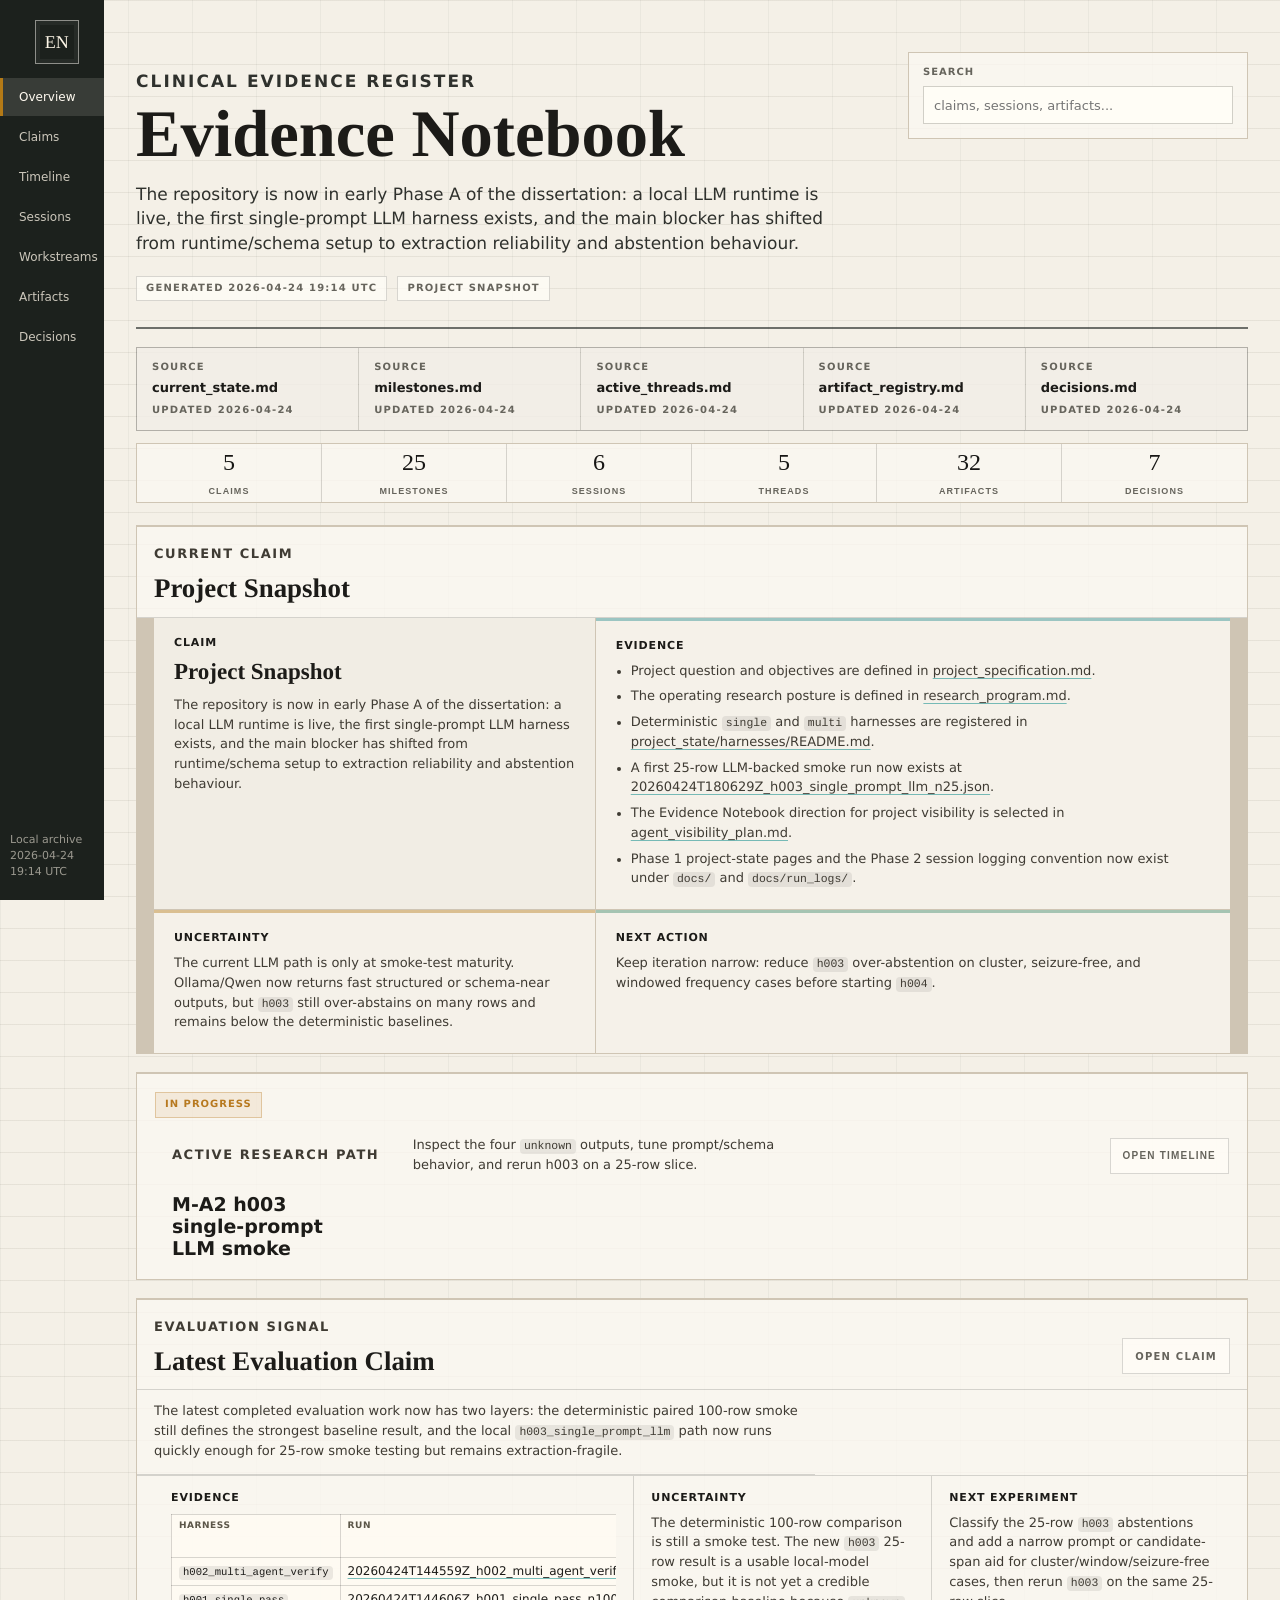
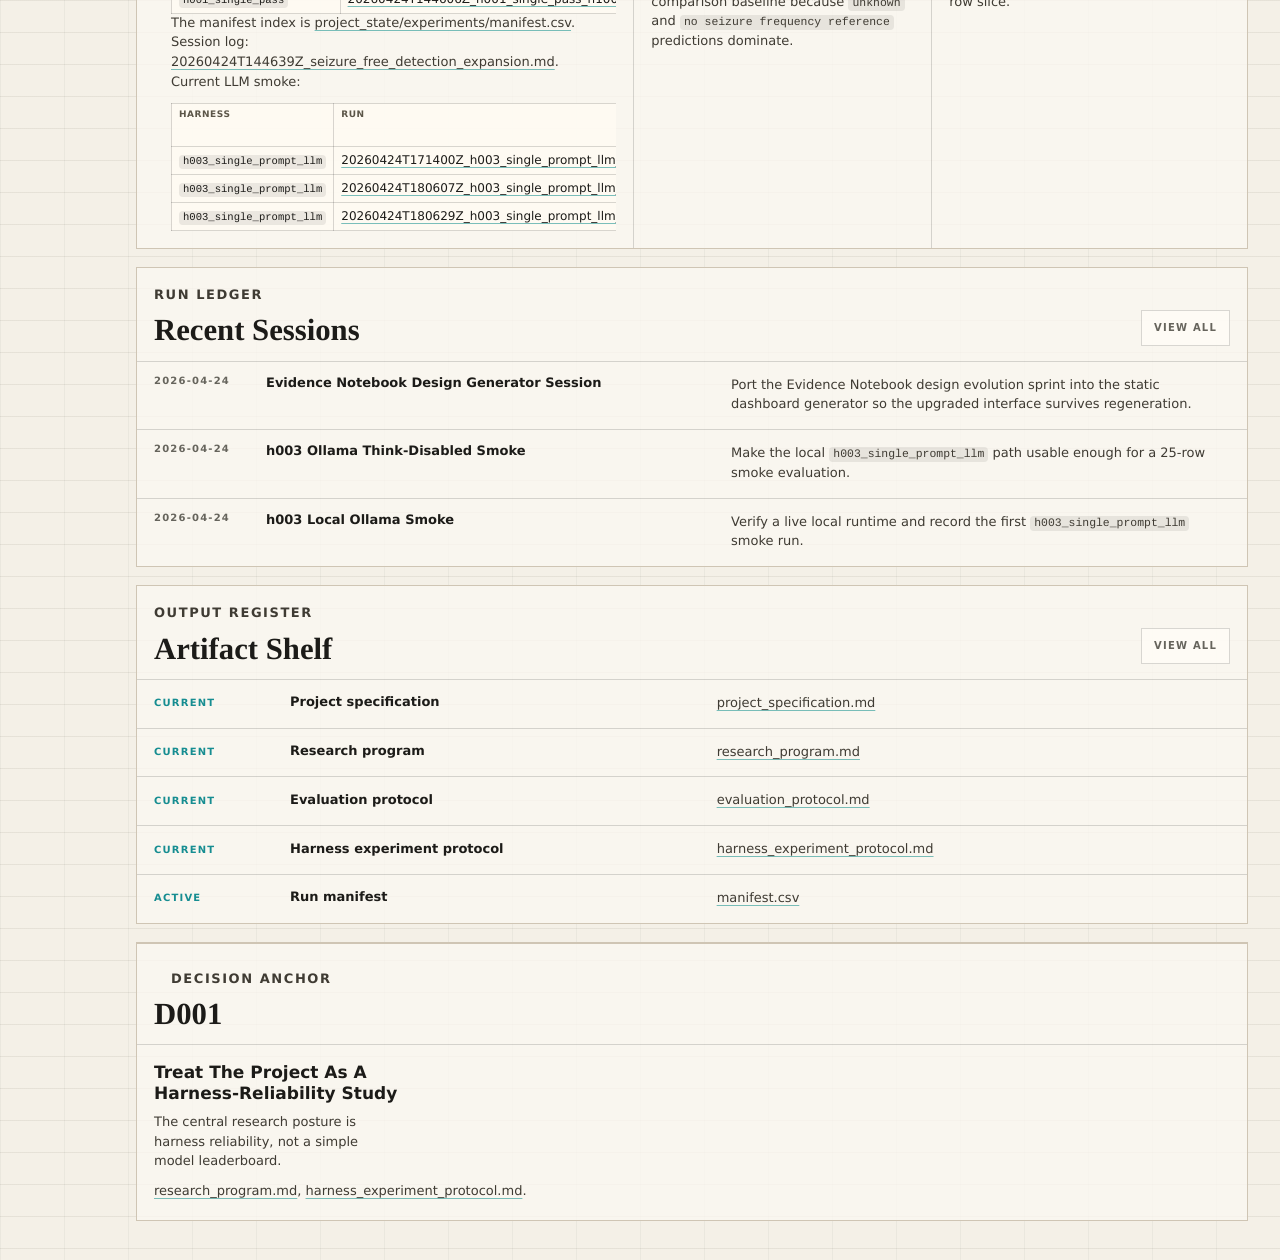
==== commit dd235abc: "Design evolution incl. updates to design_generator" ====
--- a/docs/evidence_notebook.html
+++ b/docs/evidence_notebook.html
@@ -3159,11 +3159,461 @@
     border-bottom: 1px solid var(--line);
   }
 }
+
+/* Design-evolution sprint: compact inner views, dossier reader, phase timeline, artifact shelf. */
+:root {
+  --design-primary: #1c211d;
+  --design-paper: #f4f0e7;
+  --design-paper-raised: #fbf8f1;
+  --design-paper-muted: #e9e3d6;
+  --design-grid: #dcd3c1;
+  --design-border: #cfc5b4;
+  --design-border-strong: #827867;
+  --design-text: #1c1b18;
+  --design-muted: #5e5a51;
+  --design-faint: #81796b;
+  --design-evidence: #0a7d82;
+  --design-warning: #b47a16;
+  --design-success: #247a57;
+  --design-danger: #a6423a;
+  --design-info: #2f6f9f;
+}
+
+.app-body {
+  background:
+    linear-gradient(90deg, rgba(28, 33, 29, 0.045) 1px, transparent 1px),
+    linear-gradient(rgba(130, 120, 103, 0.12) 1px, transparent 1px),
+    var(--design-paper);
+  background-size: 64px 100%, 100% 32px;
+  color: var(--design-text);
+}
+
+.app-shell {
+  grid-template-columns: 104px minmax(0, 1fr);
+}
+
+.app-rail {
+  background: var(--design-primary);
+  color: var(--design-paper);
+}
+
+.app-rail button:focus-visible,
+.app-mark:focus-visible,
+.app-search input:focus-visible,
+.record-list button:focus-visible,
+.panel-heading button:focus-visible,
+.action-panel button:focus-visible,
+.app-stats button:focus-visible,
+.source-card:focus-visible {
+  outline: 2px solid var(--design-warning);
+  outline-offset: 2px;
+}
+
+.app-rail button:hover,
+.app-rail button.is-active {
+  border-left-color: var(--design-warning);
+  background: rgba(244, 240, 231, 0.13);
+}
+
+.app-main {
+  width: min(1280px, calc(100vw - 104px));
+}
+
+.app-header {
+  border-bottom-color: rgba(28, 33, 29, 0.62);
+}
+
+.app-shell:not([data-view="overview"]) .app-main {
+  padding-top: 18px;
+}
+
+.app-shell:not([data-view="overview"]) .app-header {
+  grid-template-columns: minmax(0, 1fr) minmax(300px, 380px);
+  gap: 22px;
+  padding: 0 0 14px;
+  border-bottom-width: 1px;
+}
+
+.app-shell:not([data-view="overview"]) .app-header h1 {
+  max-width: 980px;
+  font-size: clamp(30px, 3.2vw, 44px);
+  line-height: 1.02;
+}
+
+.app-shell:not([data-view="overview"]) .app-header p {
+  max-width: 78ch;
+  margin-top: 8px;
+  font-size: 13px;
+}
+
+.app-shell:not([data-view="overview"]) .header-meta {
+  margin-top: 10px;
+}
+
+.app-shell:not([data-view="overview"]) .app-search {
+  align-self: end;
+  padding: 10px;
+  background: rgba(251, 248, 241, 0.72);
+}
+
+.app-shell:not([data-view="overview"]) .source-ledger {
+  grid-template-columns: repeat(5, minmax(0, 1fr));
+  margin-top: 10px;
+}
+
+.app-shell:not([data-view="overview"]) .source-card {
+  min-height: 46px;
+  gap: 3px;
+  padding: 8px 10px;
+}
+
+.app-shell:not([data-view="overview"]) .source-card span {
+  display: none;
+}
+
+.app-shell:not([data-view="overview"]) .source-card strong {
+  font-size: 11px;
+}
+
+.app-shell:not([data-view="overview"]) .source-card small {
+  font-size: 9px;
+}
+
+.app-shell:not([data-view="overview"]) .app-stats {
+  grid-template-columns: repeat(6, minmax(0, 1fr));
+  margin: 8px 0 14px;
+}
+
+.app-shell:not([data-view="overview"]) .app-stats button {
+  min-height: 38px;
+  grid-template-columns: auto auto;
+  gap: 8px;
+}
+
+.app-shell:not([data-view="overview"]) .app-stats strong {
+  font-size: 17px;
+}
+
+.app-shell:not([data-view="overview"]) .app-stats span {
+  font-size: 9px;
+}
+
+.archive-panel,
+.source-card,
+.app-search,
+.app-stats {
+  border-color: var(--design-border);
+  background-color: rgba(251, 248, 241, 0.78);
+  box-shadow: none;
+}
+
+.app-kicker {
+  color: var(--design-evidence);
+}
+
+.claim-app {
+  grid-template-columns: minmax(230px, 300px) minmax(0, 1fr);
+  gap: 18px;
+}
+
+.record-list {
+  background: rgba(251, 248, 241, 0.56);
+}
+
+.record-list button {
+  grid-template-columns: 34px minmax(0, 1fr) auto;
+  gap: 10px;
+}
+
+.record-list button small {
+  align-self: start;
+  padding: 4px 6px;
+  border: 1px solid rgba(10, 125, 130, 0.22);
+  color: var(--design-evidence);
+  font-size: 9px;
+  font-weight: 900;
+  letter-spacing: 0.08em;
+  text-transform: uppercase;
+}
+
+.record-list button.is-active {
+  background: var(--design-paper-raised);
+  box-shadow: inset 3px 0 0 var(--design-evidence);
+}
+
+.dossier-grid {
+  display: grid;
+  grid-template-columns: minmax(280px, 0.82fr) minmax(360px, 1.18fr);
+  gap: 1px;
+  background: var(--design-border);
+}
+
+.dossier-block {
+  min-width: 0;
+  padding: 18px 20px 20px;
+  background: rgba(251, 248, 241, 0.88);
+}
+
+.dossier-block:first-child {
+  background: rgba(244, 240, 231, 0.94);
+}
+
+.dossier-block h3 {
+  margin: 0 0 12px;
+  color: var(--design-text);
+  font-family: Georgia, "Times New Roman", serif;
+  font-size: 23px;
+  line-height: 1.1;
+}
+
+.dossier-block p,
+.dossier-block li,
+.dossier-block small {
+  color: #3f3b33;
+  font-size: 13px;
+  line-height: 1.52;
+}
+
+.dossier-block.is-evidence {
+  border-top: 3px solid rgba(10, 125, 130, 0.38);
+}
+
+.dossier-block.is-uncertainty {
+  border-top: 3px solid rgba(180, 122, 22, 0.42);
+}
+
+.dossier-block.is-next {
+  border-top: 3px solid rgba(36, 122, 87, 0.38);
+}
+
+.claim-dossier .claim-line,
+.claim-dossier .triad {
+  display: none;
+}
+
+.timeline-panel {
+  display: grid;
+  grid-template-columns: minmax(0, 1fr) 280px;
+  align-items: start;
+}
+
+.timeline-panel > .panel-heading,
+.timeline-summary,
+.phase-strip,
+.app-timeline {
+  grid-column: 1;
+}
+
+.timeline-next {
+  position: sticky;
+  top: 18px;
+  grid-column: 2;
+  grid-row: 1 / span 4;
+  margin-left: 1px;
+  padding: 18px;
+  border-left: 1px solid var(--design-border);
+  background: rgba(251, 248, 241, 0.92);
+}
+
+.timeline-next h3 {
+  margin: 0 0 10px;
+  font-family: Georgia, "Times New Roman", serif;
+  font-size: 24px;
+  line-height: 1.05;
+}
+
+.timeline-next p {
+  margin: 0;
+}
+
+.phase-strip {
+  display: grid;
+  grid-template-columns: repeat(4, minmax(0, 1fr));
+  gap: 1px;
+  border-top: 1px solid var(--design-border);
+  border-bottom: 1px solid var(--design-border);
+  background: var(--design-border);
+}
+
+.phase-strip article {
+  display: grid;
+  gap: 7px;
+  min-height: 82px;
+  padding: 14px 16px;
+  background: rgba(251, 248, 241, 0.78);
+}
+
+.phase-strip article.is-current {
+  background: rgba(199, 154, 56, 0.14);
+}
+
+.phase-strip span {
+  color: var(--design-faint);
+  font-size: 10px;
+  font-weight: 900;
+  letter-spacing: 0.1em;
+  text-transform: uppercase;
+}
+
+.phase-strip strong {
+  font-size: 13px;
+  line-height: 1.24;
+}
+
+.phase-strip small {
+  color: var(--design-muted);
+}
+
+.app-timeline li.is-in-progress > span,
+.timeline-keyline li.is-in-progress span {
+  border-color: rgba(199, 154, 56, 0.5);
+  background: rgba(199, 154, 56, 0.14);
+  color: var(--design-warning);
+}
+
+.app-timeline li.is-review-needed > span {
+  border-color: rgba(47, 111, 159, 0.42);
+  background: rgba(47, 111, 159, 0.1);
+  color: var(--design-info);
+}
+
+.app-timeline li.is-blocked > span {
+  border-color: rgba(166, 66, 58, 0.42);
+  background: rgba(166, 66, 58, 0.1);
+  color: var(--design-danger);
+}
+
+.artifact-groups {
+  background: var(--design-border);
+}
+
+.artifact-group {
+  grid-template-columns: 220px minmax(0, 1fr);
+  background: rgba(251, 248, 241, 0.88);
+}
+
+.artifact-group h3 {
+  display: grid;
+  align-content: start;
+  gap: 8px;
+  background: rgba(244, 240, 231, 0.75);
+}
+
+.artifact-group h3 small {
+  color: var(--design-muted);
+  font-family: "Segoe UI", system-ui, sans-serif;
+  font-size: 11px;
+  font-weight: 500;
+  line-height: 1.35;
+}
+
+.artifact-shelf-item {
+  display: grid;
+  grid-template-columns: minmax(190px, 0.6fr) minmax(260px, 1fr) minmax(210px, 0.74fr);
+  gap: 18px;
+  padding: 16px 18px;
+  border-bottom: 1px solid var(--design-border);
+  background: rgba(251, 248, 241, 0.72);
+}
+
+.artifact-shelf-item:last-child {
+  border-bottom: 0;
+}
+
+.artifact-shelf-item:hover {
+  background: var(--design-paper-raised);
+}
+
+.artifact-shelf-item header {
+  display: grid;
+  align-content: start;
+  gap: 7px;
+}
+
+.artifact-shelf-item h4 {
+  margin: 0;
+  font-size: 14px;
+  line-height: 1.25;
+}
+
+.artifact-shelf-item p {
+  margin: 0;
+}
+
+.artifact-shelf-item code,
+.artifact-path {
+  overflow-wrap: anywhere;
+  font-family: "Cascadia Mono", "SFMono-Regular", Consolas, monospace;
+}
+
+.artifact-shelf-item .status-chip {
+  border-color: rgba(10, 125, 130, 0.25);
+  color: var(--design-evidence);
+}
+
+.artifact-shelf-item.is-planned .status-chip {
+  border-color: rgba(180, 122, 22, 0.34);
+  color: var(--design-warning);
+}
+
+.artifact-shelf-item.is-reference .status-chip {
+  border-color: rgba(47, 111, 159, 0.3);
+  color: var(--design-info);
+}
+
+@media (max-width: 1100px) {
+  .app-shell {
+    grid-template-columns: 1fr;
+  }
+
+  .app-main {
+    width: min(100vw, 1280px);
+  }
+
+  .app-shell:not([data-view="overview"]) .source-ledger {
+    grid-template-columns: repeat(2, minmax(0, 1fr));
+  }
+
+  .app-shell:not([data-view="overview"]) .app-stats,
+  .dossier-grid,
+  .timeline-panel,
+  .phase-strip,
+  .artifact-group,
+  .artifact-shelf-item {
+    grid-template-columns: 1fr;
+  }
+
+  .timeline-next {
+    position: static;
+    grid-column: 1;
+    grid-row: auto;
+    margin-left: 0;
+    border-left: 0;
+    border-top: 1px solid var(--design-border);
+  }
+}
+
+@media (max-width: 680px) {
+  .app-shell:not([data-view="overview"]) .app-header,
+  .app-shell:not([data-view="overview"]) .source-ledger,
+  .app-shell:not([data-view="overview"]) .app-stats {
+    grid-template-columns: 1fr;
+  }
+
+  .record-list button {
+    grid-template-columns: 30px minmax(0, 1fr);
+  }
+
+  .record-list button small {
+    grid-column: 2;
+    width: fit-content;
+  }
+}
 </style>
   </head>
   <body class="app-body">
     <div id="app" class="app-shell" data-view="overview"></div>
-    <script id="notebook-data" type="application/json">{"generatedAt": "2026-04-24 18:27 UTC", "latestClaim": {"title": "Project Snapshot", "claim": "The repository is now in early Phase A of the dissertation: a local LLM runtime is live, the first single-prompt LLM harness exists, and the main blocker has shifted from runtime/schema setup to extraction reliability and abstention behaviour."}, "activeMilestone": {"name": "M-A2 h003 single-prompt LLM smoke", "next": "Inspect the four <code>unknown<\/code> outputs, tune prompt/schema behavior, and rerun h003 on a 25-row slice.", "status": "In progress", "outcome": "<code>h003_single_prompt_llm<\/code> now exists and has produced a first local run record with JSON-schema validation, retries, latency, and token metadata.", "risk": "The first n=5 smoke has invalid-output rate 0.80 and mean latency about 52.9 seconds, so the prompt/schema path is not yet strong enough for a 25-50 row comparison.", "evidence": "<a href=\"../scripts/run_harness_experiment.py\">scripts/run_harness_experiment.py<\/a>, <a href=\"../src/epilepsy_agents/llm_pipeline.py\">src/epilepsy_agents/llm_pipeline.py<\/a>, <a href=\"../project_state/harnesses/README.md\">project_state/harnesses/README.md<\/a>, <a href=\"../project_state/runs/20260424T171400Z_h003_single_prompt_llm_n5.json\">20260424T171400Z_h003_single_prompt_llm_n5.json<\/a>"}, "evaluationClaim": {"title": "Latest Evaluation Claim", "claim": "The latest completed evaluation work now has two layers: the deterministic paired 100-row smoke still defines the strongest baseline result, and the local <code>h003_single_prompt_llm<\/code> path now runs quickly enough for 25-row smoke testing but remains extraction-fragile.", "evidence": "<table><thead><tr><th>Harness<\/th><th>Run<\/th><th>Exact<\/th><th>Monthly 15 pct<\/th><th>Pragmatic micro-F1<\/th><th>Purist micro-F1<\/th><\/tr><\/thead><tbody><tr><td><code>h002_multi_agent_verify<\/code><\/td><td><a href=\"../project_state/runs/20260424T144559Z_h002_multi_agent_verify_n100.json\">20260424T144559Z_h002_multi_agent_verify_n100.json<\/a><\/td><td>0.31<\/td><td>0.48<\/td><td>0.55<\/td><td>0.53<\/td><\/tr><tr><td><code>h001_single_pass<\/code><\/td><td><a href=\"../project_state/runs/20260424T144606Z_h001_single_pass_n100.json\">20260424T144606Z_h001_single_pass_n100.json<\/a><\/td><td>0.25<\/td><td>0.43<\/td><td>0.50<\/td><td>0.48<\/td><\/tr><\/tbody><\/table><p>The manifest index is <a href=\"../project_state/experiments/manifest.csv\">project_state/experiments/manifest.csv<\/a>. Session log: <a href=\"run_logs/20260424T144639Z_seizure_free_detection_expansion.md\">20260424T144639Z_seizure_free_detection_expansion.md<\/a>.<\/p><p>Current LLM smoke:<\/p><table><thead><tr><th>Harness<\/th><th>Run<\/th><th>Exact<\/th><th>Monthly 15 pct<\/th><th>Pragmatic micro-F1<\/th><th>Purist micro-F1<\/th><th>Invalid-output rate<\/th><th>Mean latency<\/th><\/tr><\/thead><tbody><tr><td><code>h003_single_prompt_llm<\/code><\/td><td><a href=\"../project_state/runs/20260424T171400Z_h003_single_prompt_llm_n5.json\">20260424T171400Z_h003_single_prompt_llm_n5.json<\/a><\/td><td>0.20<\/td><td>0.20<\/td><td>0.20<\/td><td>0.20<\/td><td>0.80<\/td><td>52.9 s<\/td><\/tr><tr><td><code>h003_single_prompt_llm<\/code><\/td><td><a href=\"../project_state/runs/20260424T180607Z_h003_single_prompt_llm_n5.json\">20260424T180607Z_h003_single_prompt_llm_n5.json<\/a><\/td><td>0.40<\/td><td>0.40<\/td><td>0.40<\/td><td>0.40<\/td><td>0.40<\/td><td>0.95 s<\/td><\/tr><tr><td><code>h003_single_prompt_llm<\/code><\/td><td><a href=\"../project_state/runs/20260424T180629Z_h003_single_prompt_llm_n25.json\">20260424T180629Z_h003_single_prompt_llm_n25.json<\/a><\/td><td>0.20<\/td><td>0.28<\/td><td>0.36<\/td><td>0.32<\/td><td>0.28<\/td><td>1.29 s<\/td><\/tr><\/tbody><\/table>", "uncertainty": "<p>The deterministic 100-row comparison is still a smoke test. The new <code>h003<\/code> 25-row result is a usable local-model smoke, but it is not yet a credible comparison baseline because <code>unknown<\/code> and <code>no seizure frequency reference<\/code> predictions dominate.<\/p>", "next": "<p>Classify the 25-row <code>h003<\/code> abstentions and add a narrow prompt or candidate-span aid for cluster/window/seizure-free cases, then rerun <code>h003<\/code> on the same 25-row slice.<\/p>"}, "stats": [{"label": "Claims", "value": 5}, {"label": "Milestones", "value": 25}, {"label": "Sessions", "value": 6}, {"label": "Threads", "value": 5}, {"label": "Artifacts", "value": 31}, {"label": "Decisions", "value": 7}], "sources": [{"label": "current_state.md", "href": "current_state.md"}, {"label": "milestones.md", "href": "milestones.md"}, {"label": "active_threads.md", "href": "active_threads.md"}, {"label": "artifact_registry.md", "href": "artifact_registry.md"}, {"label": "decisions.md", "href": "decisions.md"}], "sourceFreshness": [{"label": "current_state.md", "updated": "2026-04-24"}, {"label": "milestones.md", "updated": "2026-04-24"}, {"label": "active_threads.md", "updated": "2026-04-24"}, {"label": "artifact_registry.md", "updated": "2026-04-24"}, {"label": "decisions.md", "updated": "2026-04-24"}], "claims": [{"title": "Project Snapshot", "claim": "The repository is now in early Phase A of the dissertation: a local LLM runtime is live, the first single-prompt LLM harness exists, and the main blocker has shifted from runtime/schema setup to extraction reliability and abstention behaviour.", "evidence": "<ul><li>Project question and objectives are defined in <a href=\"project_specification.md\">project_specification.md<\/a>.<\/li><li>The operating research posture is defined in <a href=\"research_program.md\">research_program.md<\/a>.<\/li><li>Deterministic <code>single<\/code> and <code>multi<\/code> harnesses are registered in <a href=\"../project_state/harnesses/README.md\">project_state/harnesses/README.md<\/a>.<\/li><li>A first 25-row LLM-backed smoke run now exists at <a href=\"../project_state/runs/20260424T180629Z_h003_single_prompt_llm_n25.json\">20260424T180629Z_h003_single_prompt_llm_n25.json<\/a>.<\/li><li>The Evidence Notebook direction for project visibility is selected in <a href=\"agent_visibility_plan.md\">agent_visibility_plan.md<\/a>.<\/li><li>Phase 1 project-state pages and the Phase 2 session logging convention now exist under <code>docs/<\/code> and <code>docs/run_logs/<\/code>.<\/li><\/ul>", "uncertainty": "<p>The current LLM path is only at smoke-test maturity. Ollama/Qwen now returns fast structured or schema-near outputs, but <code>h003<\/code> still over-abstains on many rows and remains below the deterministic baselines.<\/p>", "next": "<p>Keep iteration narrow: reduce <code>h003<\/code> over-abstention on cluster, seizure-free, and windowed frequency cases before starting <code>h004<\/code>.<\/p>"}, {"title": "Visibility Claim", "claim": "The Evidence Notebook layer now has canonical state pages, a repeatable session logging convention, a generated local dashboard, and backfilled session coverage for the pre-visibility foundation work.", "evidence": "<ul><li>Canonical state pages: <a href=\"milestones.md\">milestones.md<\/a>, <a href=\"active_threads.md\">active_threads.md<\/a>, <a href=\"decisions.md\">decisions.md<\/a>, and <a href=\"artifact_registry.md\">artifact_registry.md<\/a>.<\/li><li>Session logging convention: <a href=\"run_logs/README.md\">run_logs/README.md<\/a>.<\/li><li>Session log template: <a href=\"run_logs/session_log_template.md\">run_logs/session_log_template.md<\/a>.<\/li><li>Optional companion schema and template: <a href=\"run_logs/session_log_companion_schema.json\">session_log_companion_schema.json<\/a>, <a href=\"run_logs/session_log_companion_template.json\">session_log_companion_template.json<\/a>.<\/li><li>Backfilled historical logs: <a href=\"run_logs/20260424T075111Z_initial_scaffold.md\">20260424T075111Z_initial_scaffold.md<\/a>, <a href=\"run_logs/20260424T084000Z_harness_protocol_and_smoke_runs.md\">20260424T084000Z_harness_protocol_and_smoke_runs.md<\/a>, <a href=\"run_logs/20260424T085900Z_candidate_retrieval_iteration.md\">20260424T085900Z_candidate_retrieval_iteration.md<\/a>.<\/li><li>Local dashboard: <a href=\"evidence_notebook.html\">evidence_notebook.html<\/a>.<\/li><li>Dashboard generator: <a href=\"../src/epilepsy_agents/visibility.py\">src/epilepsy_agents/visibility.py<\/a>.<\/li><\/ul>", "uncertainty": "<p>The dashboard is a static generated artifact. The new historical logs are reconstructed from repo evidence rather than written contemporaneously, so they are faithful summaries but not verbatim session notes.<\/p>", "next": "<p>Regenerate the dashboard after substantial updates to project-state docs or session logs, then proceed to the first curated Phase 4 visual artifact.<\/p>"}, {"title": "Latest Evaluation Claim", "claim": "The latest completed evaluation work now has two layers: the deterministic paired 100-row smoke still defines the strongest baseline result, and the local <code>h003_single_prompt_llm<\/code> path now runs quickly enough for 25-row smoke testing but remains extraction-fragile.", "evidence": "<table><thead><tr><th>Harness<\/th><th>Run<\/th><th>Exact<\/th><th>Monthly 15 pct<\/th><th>Pragmatic micro-F1<\/th><th>Purist micro-F1<\/th><\/tr><\/thead><tbody><tr><td><code>h002_multi_agent_verify<\/code><\/td><td><a href=\"../project_state/runs/20260424T144559Z_h002_multi_agent_verify_n100.json\">20260424T144559Z_h002_multi_agent_verify_n100.json<\/a><\/td><td>0.31<\/td><td>0.48<\/td><td>0.55<\/td><td>0.53<\/td><\/tr><tr><td><code>h001_single_pass<\/code><\/td><td><a href=\"../project_state/runs/20260424T144606Z_h001_single_pass_n100.json\">20260424T144606Z_h001_single_pass_n100.json<\/a><\/td><td>0.25<\/td><td>0.43<\/td><td>0.50<\/td><td>0.48<\/td><\/tr><\/tbody><\/table><p>The manifest index is <a href=\"../project_state/experiments/manifest.csv\">project_state/experiments/manifest.csv<\/a>. Session log: <a href=\"run_logs/20260424T144639Z_seizure_free_detection_expansion.md\">20260424T144639Z_seizure_free_detection_expansion.md<\/a>.<\/p><p>Current LLM smoke:<\/p><table><thead><tr><th>Harness<\/th><th>Run<\/th><th>Exact<\/th><th>Monthly 15 pct<\/th><th>Pragmatic micro-F1<\/th><th>Purist micro-F1<\/th><th>Invalid-output rate<\/th><th>Mean latency<\/th><\/tr><\/thead><tbody><tr><td><code>h003_single_prompt_llm<\/code><\/td><td><a href=\"../project_state/runs/20260424T171400Z_h003_single_prompt_llm_n5.json\">20260424T171400Z_h003_single_prompt_llm_n5.json<\/a><\/td><td>0.20<\/td><td>0.20<\/td><td>0.20<\/td><td>0.20<\/td><td>0.80<\/td><td>52.9 s<\/td><\/tr><tr><td><code>h003_single_prompt_llm<\/code><\/td><td><a href=\"../project_state/runs/20260424T180607Z_h003_single_prompt_llm_n5.json\">20260424T180607Z_h003_single_prompt_llm_n5.json<\/a><\/td><td>0.40<\/td><td>0.40<\/td><td>0.40<\/td><td>0.40<\/td><td>0.40<\/td><td>0.95 s<\/td><\/tr><tr><td><code>h003_single_prompt_llm<\/code><\/td><td><a href=\"../project_state/runs/20260424T180629Z_h003_single_prompt_llm_n25.json\">20260424T180629Z_h003_single_prompt_llm_n25.json<\/a><\/td><td>0.20<\/td><td>0.28<\/td><td>0.36<\/td><td>0.32<\/td><td>0.28<\/td><td>1.29 s<\/td><\/tr><\/tbody><\/table>", "uncertainty": "<p>The deterministic 100-row comparison is still a smoke test. The new <code>h003<\/code> 25-row result is a usable local-model smoke, but it is not yet a credible comparison baseline because <code>unknown<\/code> and <code>no seizure frequency reference<\/code> predictions dominate.<\/p>", "next": "<p>Classify the 25-row <code>h003<\/code> abstentions and add a narrow prompt or candidate-span aid for cluster/window/seizure-free cases, then rerun <code>h003<\/code> on the same 25-row slice.<\/p>"}, {"title": "Data And Governance Claim", "claim": "The current development environment is safe for synthetic-data iteration, while real King&#x27;s College Hospital letters remain a later governed evaluation stage.", "evidence": "<ul><li>Synthetic subset details are in <a href=\"project_specification.md\">project_specification.md<\/a>.<\/li><li>Real-data export boundaries are documented in <a href=\"real_data_governance.md\">real_data_governance.md<\/a>.<\/li><li>Run records store aggregate metrics, row indexes, labels, and safe error categories rather than raw clinical text.<\/li><\/ul>", "uncertainty": "<p>The full synthetic dataset and any real-data access are not yet part of the current local evaluation loop.<\/p>", "next": "<p>Maintain the no-raw-real-text rule for logs, prompts, screenshots, run records, and dashboard artifacts.<\/p>"}, {"title": "Implementation Claim", "claim": "The local codebase already has the scaffolding needed for deterministic evaluation and future provider-backed extraction.", "evidence": "<ul><li><code>src/epilepsy_agents<\/code> contains package code for agents, labels, metrics, providers, schema, and CLI behavior.<\/li><li>Local runtime feasibility and provider architecture notes are recorded in <a href=\"local_model_feasibility.md\">local_model_feasibility.md<\/a>.<\/li><li>The standard session workflow is documented in <a href=\"typical_session_workflow.md\">typical_session_workflow.md<\/a>.<\/li><\/ul>", "uncertainty": "<p>The local runtime now works through Ollama, and <code>think: false<\/code> plus a completion cap makes <code>qwen3.5:4b<\/code> fast enough for short smoke runs. The remaining issue is extraction reliability, not provider availability.<\/p>", "next": "<p>Improve <code>h003<\/code> abstention behaviour on <code>qwen3.5:4b<\/code>, then compare whether <code>qwen3.5:9b<\/code> improves validity enough to justify the extra latency.<\/p>"}], "milestones": [{"title": "Source materials and project frame", "status": "Complete", "outcome": "Dissertation question, objectives, data plan, methods, metrics, and risks are defined.", "evidence": "<a href=\"project_specification.md\">project_specification.md<\/a>, <a href=\"literature_review_map.md\">literature_review_map.md<\/a>, <a href=\"dissertation_scaffold.md\">dissertation_scaffold.md<\/a>", "risk": "Scope may change if full synthetic or real-data access differs from assumptions.", "next": "Keep the research question stable while harnesses mature."}, {"title": "Repository scaffold", "status": "Complete", "outcome": "Python package, deterministic agents, CLI, metrics, label parser, tests, and initial docs exist.", "evidence": "<a href=\"development_log.md\">development_log.md<\/a>, <a href=\"../pyproject.toml\">pyproject.toml<\/a>, <a href=\"../tests\">tests<\/a>", "risk": "Deterministic code is a baseline, not the final LLM-backed system.", "next": "Preserve deterministic comparability while adding providers."}, {"title": "Synthetic subset loaded", "status": "Complete", "outcome": "The 1,500-row synthetic subset is available for local evaluation, with <code>row_ok<\/code> filtering used by default.", "evidence": "<a href=\"project_specification.md\">project_specification.md<\/a>, <a href=\"../synthetic_data_subset_1500.json\">synthetic_data_subset_1500.json<\/a>", "risk": "The full synthetic dataset is not yet integrated.", "next": "Keep data ingestion compatible with a future full-dataset drop-in."}, {"title": "Evaluation harness", "status": "Complete", "outcome": "Metrics cover exact labels, monthly-rate tolerance, pragmatic classes, and purist classes.", "evidence": "<a href=\"evaluation_protocol.md\">evaluation_protocol.md<\/a>, <a href=\"../src/epilepsy_agents/metrics.py\">src/epilepsy_agents/metrics.py<\/a>", "risk": "Evidence support and invalid-output metrics need more importance once LLM output is active.", "next": "Add provider-backed output validation and evidence-support checks (see M-A2, M-B1)."}, {"title": "Harness experiment protocol", "status": "Complete", "outcome": "Runs are recorded under <code>project_state/runs/<\/code> and indexed in a manifest.", "evidence": "<a href=\"harness_experiment_protocol.md\">harness_experiment_protocol.md<\/a>, <a href=\"../project_state/experiments/manifest.csv\">project_state/experiments/manifest.csv<\/a>", "risk": "Some run records are from smoke tests and should not be overinterpreted.", "next": "Continue fixed-budget paired comparisons."}, {"title": "Initial paired smoke evaluations", "status": "Complete", "outcome": "<code>single<\/code> and <code>multi<\/code> deterministic baselines have 20-row and 100-row paired synthetic records.", "evidence": "<a href=\"../project_state/runs/20260424T144559Z_h002_multi_agent_verify_n100.json\">20260424T144559Z_h002_multi_agent_verify_n100.json<\/a>, <a href=\"../project_state/runs/20260424T144606Z_h001_single_pass_n100.json\">20260424T144606Z_h001_single_pass_n100.json<\/a>", "risk": "Deterministic results are the floor, not the study.", "next": "Freeze deterministic tuning (see <a href=\"decisions.md\">D007<\/a>) and move to Phase A."}, {"title": "Seizure-free detection expansion", "status": "Complete", "outcome": "Deterministic extractor now covers numeric, qualitative, unit-only, and &quot;since&quot;/present-tense seizure-free phrasings; multi exact 0.20-&gt;0.31 and NS F1 0.26-&gt;0.82 on the paired 100-row smoke.", "evidence": "<a href=\"../src/epilepsy_agents/agents.py\">src/epilepsy_agents/agents.py<\/a>, <a href=\"../tests/test_agents.py\">tests/test_agents.py<\/a>, <a href=\"../project_state/runs/20260424T144559Z_h002_multi_agent_verify_n100.json\">20260424T144559Z_h002_multi_agent_verify_n100.json<\/a>, <a href=\"../project_state/runs/20260424T144606Z_h001_single_pass_n100.json\">20260424T144606Z_h001_single_pass_n100.json<\/a>, <a href=\"run_logs/20260424T144639Z_seizure_free_detection_expansion.md\">20260424T144639Z_seizure_free_detection_expansion.md<\/a>", "risk": "NS precision 0.73 on multi; residual regex-tuning has diminishing returns.", "next": "Do not pursue further deterministic regex expansion (see <a href=\"decisions.md\">D007<\/a>)."}, {"title": "Local model feasibility", "status": "Complete", "outcome": "Hardware, runtime options, candidate model tiers, and provider requirements are documented.", "evidence": "<a href=\"local_model_feasibility.md\">local_model_feasibility.md<\/a>", "risk": "A working runtime still needs prompt and schema tuning before it becomes a useful baseline.", "next": "Use the live Ollama path to mature M-A2."}, {"title": "Visibility Phase 1: project-state layer", "status": "Complete", "outcome": "Canonical Evidence Notebook pages exist for current state, milestones, active threads, decisions, and artifacts.", "evidence": "<a href=\"agent_visibility_plan.md\">agent_visibility_plan.md<\/a>, <a href=\"current_state.md\">current_state.md<\/a>, <a href=\"active_threads.md\">active_threads.md<\/a>, <a href=\"decisions.md\">decisions.md<\/a>, <a href=\"artifact_registry.md\">artifact_registry.md<\/a>", "risk": "Pages are manually maintained.", "next": "Update at the end of substantial sessions."}, {"title": "Visibility Phase 2: session logging", "status": "Complete", "outcome": "Session logging has naming rules, required sections, status labels, evidence rules, privacy rules, a template, optional JSON companion files, and a first historical backfill.", "evidence": "<a href=\"run_logs/README.md\">run_logs/README.md<\/a>, <a href=\"run_logs/session_log_template.md\">session_log_template.md<\/a>, <a href=\"run_logs/session_log_companion_schema.json\">session_log_companion_schema.json<\/a>", "risk": "Backfilled notes are reconstructions.", "next": "Use the convention prospectively."}, {"title": "Visibility Phase 3: local dashboard", "status": "Complete", "outcome": "A generated static Evidence Notebook dashboard renders current claims, milestones, recent sessions, active threads, artifacts, and decisions.", "evidence": "<a href=\"evidence_notebook.html\">evidence_notebook.html<\/a>, <a href=\"../src/epilepsy_agents/visibility.py\">src/epilepsy_agents/visibility.py<\/a>, <a href=\"../tests/test_visibility.py\">tests/test_visibility.py<\/a>", "risk": "Dashboard regenerates manually.", "next": "Regenerate with <code>epilepsy-agents notebook<\/code> after substantial state updates."}, {"title": "Historical notebook backfill", "status": "Complete", "outcome": "Reconstructed records exist for the initial scaffold, harness protocol and first paired smoke runs, and the candidate retrieval iteration.", "evidence": "<a href=\"run_logs/20260424T075111Z_initial_scaffold.md\">20260424T075111Z_initial_scaffold.md<\/a>, <a href=\"run_logs/20260424T084000Z_harness_protocol_and_smoke_runs.md\">20260424T084000Z_harness_protocol_and_smoke_runs.md<\/a>, <a href=\"run_logs/20260424T085900Z_candidate_retrieval_iteration.md\">20260424T085900Z_candidate_retrieval_iteration.md<\/a>", "risk": "Backfills are reconstructions, not contemporaneous notes.", "next": "Keep future session logs contemporaneous."}, {"title": "M-A1 Local runtime live", "status": "Complete", "outcome": "A local Ollama server is running and responds through <code>src/epilepsy_agents/providers.py<\/code>; <code>provider-smoke<\/code> succeeds end to end against <code>qwen3.5:4b<\/code>.", "evidence": "<a href=\"local_model_feasibility.md\">local_model_feasibility.md<\/a>, <a href=\"../src/epilepsy_agents/providers.py\">src/epilepsy_agents/providers.py<\/a>, <a href=\"../src/epilepsy_agents/cli.py\">src/epilepsy_agents/cli.py<\/a>, <a href=\"run_logs/20260424T160537Z_local_provider_smoke_path.md\">20260424T160537Z_local_provider_smoke_path.md<\/a>", "risk": "The successful runtime is currently Ollama-specific rather than a broader runtime bake-off, and latency may still constrain larger-slice experiments.", "next": "Use the live Ollama path as the default Phase A runtime and focus on h003 output quality."}, {"title": "M-A2 h003 single-prompt LLM smoke", "status": "In progress", "outcome": "<code>h003_single_prompt_llm<\/code> now exists and has produced a first local run record with JSON-schema validation, retries, latency, and token metadata.", "evidence": "<a href=\"../scripts/run_harness_experiment.py\">scripts/run_harness_experiment.py<\/a>, <a href=\"../src/epilepsy_agents/llm_pipeline.py\">src/epilepsy_agents/llm_pipeline.py<\/a>, <a href=\"../project_state/harnesses/README.md\">project_state/harnesses/README.md<\/a>, <a href=\"../project_state/runs/20260424T171400Z_h003_single_prompt_llm_n5.json\">20260424T171400Z_h003_single_prompt_llm_n5.json<\/a>", "risk": "The first n=5 smoke has invalid-output rate 0.80 and mean latency about 52.9 seconds, so the prompt/schema path is not yet strong enough for a 25-50 row comparison.", "next": "Inspect the four <code>unknown<\/code> outputs, tune prompt/schema behavior, and rerun h003 on a 25-row slice."}, {"title": "M-A3 h004 multi-agent LLM pipeline", "status": "Planned", "outcome": "Role-separated LLM pipeline mirroring deterministic <code>multi<\/code>: section/timeline, extractor, verifier, aggregator, each with its own prompt and schema. Produce first paired <code>h003<\/code> vs <code>h004<\/code> n=100 synthetic record at matched budgets.", "evidence": "<a href=\"../prompts/agent_roles.md\">prompts/agent_roles.md<\/a>, <a href=\"../project_state/harnesses/README.md\">project_state/harnesses/README.md<\/a>", "risk": "Token/call budget parity must be measured, not assumed.", "next": "Build h004 on top of h003 provider plumbing and run first paired n=100 smoke."}, {"title": "M-B1 Verification with evidence requirement", "status": "Planned", "outcome": "Verifier rejects extractor outputs lacking evidence-span support. Measure change in pragmatic micro-F1, purist micro-F1, evidence support rate, and invalid-output rate vs. h004 without verification.", "evidence": "<a href=\"project_specification.md\">project_specification.md<\/a>, <a href=\"evaluation_protocol.md\">evaluation_protocol.md<\/a>", "risk": "Strict verification can over-abstain; tradeoff must be read on the Pareto frontier (<a href=\"decisions.md\">D003<\/a>).", "next": "Add verifier prompt once h004 is stable."}, {"title": "M-B2 h005 self-consistency", "status": "Planned", "outcome": "Sample k=3 then k=5, aggregate by agreement. Compare at matched call budget and matched token budget against h003 and against h004 without self-consistency.", "evidence": "<a href=\"harness_experiment_protocol.md\">harness_experiment_protocol.md<\/a>, <a href=\"research_program.md\">research_program.md<\/a>", "risk": "Cost scaling with k; sampling variance on small synthetic slices.", "next": "Add sampling controller to the provider adapter after M-B1."}, {"title": "M-B3 Evidence-required vs answer-only ablation", "status": "Planned", "outcome": "Fixed paired comparison of h004 with evidence-required schema versus answer-only schema. Report evidence support, invalid-output rate, and class F1.", "evidence": "<a href=\"evaluation_protocol.md\">evaluation_protocol.md<\/a>", "risk": "Schema changes touch both prompt and metrics code.", "next": "Run after M-B2 on the same synthetic slice."}, {"title": "M-C1 Full synthetic corpus run", "status": "Planned", "outcome": "Rerun the Pareto comparison on the full synthetic dataset once released, with confidence intervals.", "evidence": "<a href=\"project_specification.md\">project_specification.md<\/a>", "risk": "Dataset release timing is outside our control.", "next": "Keep the loader drop-in compatible; ingest when Gan et al. publish the full set."}, {"title": "M-C2 Gan et al. fine-tuned baseline comparison", "status": "Planned", "outcome": "On the same synthetic slice, compare our best Pareto candidate against the published fine-tuned baseline (reported numbers or released model outputs).", "evidence": "<a href=\"project_specification.md\">project_specification.md<\/a>, <a href=\"literature_review_map.md\">literature_review_map.md<\/a>", "risk": "Evaluation setup must be comparable; metric cuts may differ.", "next": "Request or reproduce baseline numbers after Phase B."}, {"title": "M-C3 Budget-matched closed-provider comparison", "status": "Planned", "outcome": "Matched call/token budgets across one local model and one closed provider, synthetic-only per <a href=\"decisions.md\">D004<\/a>.", "evidence": "<a href=\"real_data_governance.md\">real_data_governance.md<\/a>, <a href=\"decisions.md\">decisions.md<\/a>", "risk": "Cost; provider variance; no real data.", "next": "After Phase B, decide if an external reference point materially strengthens the dissertation."}, {"title": "M-D1 Real KCH evaluation inside approved environment", "status": "Blocked by governance", "outcome": "Evaluate best Pareto candidate on real KCH letters inside the approved environment; export only aggregate metrics and de-identified error-category counts.", "evidence": "<a href=\"real_data_governance.md\">real_data_governance.md<\/a>, <a href=\"decisions.md\">decisions.md<\/a>", "risk": "Governance approval, environment availability, time budget; strict no-raw-text export.", "next": "Revisit only when Phase B/C synthetic results and governance both support it."}, {"title": "M-E1 First dissertation draft", "status": "Planned", "outcome": "Methods, synthetic results, error taxonomy, and discussion fitted to the 8-page conference template (~5,000 words).", "evidence": "<a href=\"dissertation_scaffold.md\">dissertation_scaffold.md<\/a>, <a href=\"../README.md\">README.md<\/a>", "risk": "Results from Phase B must exist before drafting results.", "next": "Begin outlining methods and results as Phase B produces numbers."}, {"title": "M-E2 Curated visual artifacts", "status": "Planned", "outcome": "Architecture poster, dataset/evaluation diagram, agent-role diagram, milestone timeline, local-first hospital deployment diagram, evidence-grounding figure.", "evidence": "<a href=\"visual_artifacts_direction.md\">visual_artifacts_direction.md<\/a>, <a href=\"artifact_registry.md\">artifact_registry.md<\/a>", "risk": "Visuals risk being decorative if unmoored from results.", "next": "Generate the first architecture poster and a phase-aware milestone timeline."}, {"title": "M-E3 Final paper and reproducibility guide", "status": "Planned", "outcome": "Submit-ready dissertation, commands-to-reproduce section, and a reproducible run export.", "evidence": "<a href=\"../README.md\">README.md<\/a>, <a href=\"evaluation_protocol.md\">evaluation_protocol.md<\/a>", "risk": "Scope creep if Phase D is attempted too late.", "next": "Enter after M-E1 draft cycle."}], "sessions": [{"title": "h003 Ollama Think-Disabled Smoke", "date": "2026-04-24", "objective": "Make the local <code>h003_single_prompt_llm<\/code> path usable enough for a 25-row smoke evaluation.", "outcome": "<p><code>h003_single_prompt_llm<\/code> now disables Ollama thinking mode, caps local completions, recovers JSON from common local-model wrappers, and tolerates schema-near evidence strings. The local <code>qwen3.5:4b<\/code> path moved from timeout-heavy plumbing validation to a fast 25-row smoke, but extraction quality remains weak because the model over-abstains.<\/p>", "evidence": "<ul><li>Files changed: <a href=\"../../src/epilepsy_agents/llm_pipeline.py\">llm_pipeline.py<\/a>, <a href=\"../../src/epilepsy_agents/providers.py\">providers.py<\/a>, <a href=\"../../src/epilepsy_agents/structured_schema.py\">structured_schema.py<\/a>, <a href=\"../../tests/test_llm_pipeline.py\">test_llm_pipeline.py<\/a>, <a href=\"../../tests/test_cli.py\">test_cli.py<\/a>, <a href=\"../current_state.md\">current_state.md<\/a>, <a href=\"../active_threads.md\">active_threads.md<\/a>.<\/li><li>Run records: <a href=\"../../project_state/runs/20260424T171400Z_h003_single_prompt_llm_n5.json\">original h003 n5<\/a>, <a href=\"../../project_state/runs/20260424T180607Z_h003_single_prompt_llm_n5.json\">updated h003 n5<\/a>, <a href=\"../../project_state/runs/20260424T180629Z_h003_single_prompt_llm_n25.json\">updated h003 n25<\/a>.<\/li><li>Manifest: <a href=\"../../project_state/experiments/manifest.csv\">manifest.csv<\/a> now includes the new n1, n5, and n25 <code>h003<\/code> smoke records from this session.<\/li><li>Tests or checks: <code>python -m unittest discover -s tests<\/code> passed with 37 tests.<\/li><\/ul><p>Key metric movement:<\/p><table><thead><tr><th>Run<\/th><th>n<\/th><th>Exact<\/th><th>Monthly 15 pct<\/th><th>Pragmatic micro-F1<\/th><th>Purist micro-F1<\/th><th>Invalid-output rate<\/th><th>Mean latency<\/th><\/tr><\/thead><tbody><tr><td><code>20260424T171400Z_h003_single_prompt_llm_n5<\/code><\/td><td>5<\/td><td>0.20<\/td><td>0.20<\/td><td>0.20<\/td><td>0.20<\/td><td>0.80<\/td><td>52.9 s<\/td><\/tr><tr><td><code>20260424T180607Z_h003_single_prompt_llm_n5<\/code><\/td><td>5<\/td><td>0.40<\/td><td>0.40<\/td><td>0.40<\/td><td>0.40<\/td><td>0.40<\/td><td>0.95 s<\/td><\/tr><tr><td><code>20260424T180629Z_h003_single_prompt_llm_n25<\/code><\/td><td>25<\/td><td>0.20<\/td><td>0.28<\/td><td>0.36<\/td><td>0.32<\/td><td>0.28<\/td><td>1.29 s<\/td><\/tr><\/tbody><\/table>", "uncertainty": "<p>The 25-row result is still too small and too abstention-heavy to compare against deterministic baselines. The run has many <code>unknown<\/code> or <code>no seizure frequency reference<\/code> predictions, especially where the gold label is frequent or infrequent. The parser now accepts schema-near output, so future work should separate true model extraction failure from output-format failure more carefully.<\/p>", "handoff": "<p>Next, classify the 25-row <code>h003<\/code> abstentions by gold family and add one targeted intervention for cluster, windowed-rate, or seizure-free phrasing. Rerun the same 25-row slice before comparing <code>qwen3.5:9b<\/code> or starting <code>h004_multi_agent_llm<\/code>.<\/p>", "decision": "implementation works but needs full synthetic evaluation", "href": "run_logs/20260424T180900Z_h003_ollama_think_disabled_smoke.md"}, {"title": "h003 Local Ollama Smoke", "date": "2026-04-24", "objective": "Verify a live local runtime and record the first <code>h003_single_prompt_llm<\/code> smoke run.", "outcome": "<p>The local Ollama runtime is now confirmed live for Phase A work. <code>provider-smoke<\/code> succeeded against local <code>qwen3.5:4b<\/code>, and the repository produced its first <code>h003_single_prompt_llm<\/code> run record on a 5-row synthetic slice. The blocker has moved from runtime setup to prompt and schema robustness: the first <code>h003<\/code> smoke returned <code>unknown<\/code> on four of five rows and recorded an invalid-output rate of 0.80.<\/p>", "evidence": "<ul><li>Files changed:<\/li><li><a href=\"/C:/Users/cbrow/Code/dissertation/src/epilepsy_agents/llm_pipeline.py\">src/epilepsy_agents/llm_pipeline.py<\/a><\/li><li><a href=\"/C:/Users/cbrow/Code/dissertation/scripts/run_harness_experiment.py\">scripts/run_harness_experiment.py<\/a><\/li><li><a href=\"/C:/Users/cbrow/Code/dissertation/tests/test_llm_pipeline.py\">tests/test_llm_pipeline.py<\/a><\/li><li><a href=\"/C:/Users/cbrow/Code/dissertation/src/epilepsy_agents/cli.py\">src/epilepsy_agents/cli.py<\/a><\/li><li><a href=\"/C:/Users/cbrow/Code/dissertation/src/epilepsy_agents/providers.py\">src/epilepsy_agents/providers.py<\/a><\/li><li>Run records:<\/li><li><a href=\"/C:/Users/cbrow/Code/dissertation/project_state/runs/20260424T171400Z_h003_single_prompt_llm_n5.json\">20260424T171400Z_h003_single_prompt_llm_n5.json<\/a><\/li><li>Tests or checks:<\/li><li><code>PYTHONPATH=src python -m unittest discover -s tests<\/code> -&gt; 32 tests passed.<\/li><li><code>PYTHONPATH=src python -m epilepsy_agents.cli provider-smoke --provider ollama --model qwen3.5:4b --timeout-seconds 60<\/code> -&gt; probe and schema-constrained chat succeeded.<\/li><li><code>PYTHONPATH=src python scripts\\run_harness_experiment.py --harness single_llm --provider ollama --model qwen3.5:4b --limit 5 --timeout-seconds 60<\/code> -&gt; first <code>h003<\/code> run recorded.<\/li><li>Generated artifacts:<\/li><li>Manifest entry added under <a href=\"/C:/Users/cbrow/Code/dissertation/project_state/experiments/manifest.csv\">project_state/experiments/manifest.csv<\/a>.<\/li><\/ul>", "uncertainty": "<p>The first <code>h003<\/code> smoke is only five rows and is not yet a meaningful baseline comparison. Mean latency was about 52.9 seconds per row, so larger slices will be slow unless validity improves enough to justify them. The initial prompt and schema path likely needs targeted tuning for explicit frequency extraction and cluster handling.<\/p>", "handoff": "<p>Inspect the four <code>unknown<\/code> outputs in <a href=\"/C:/Users/cbrow/Code/dissertation/project_state/runs/20260424T171400Z_h003_single_prompt_llm_n5.json\">20260424T171400Z_h003_single_prompt_llm_n5.json<\/a>, tighten the prompt and schema handling, then rerun <code>h003_single_prompt_llm<\/code> on 25 rows. If <code>qwen3.5:4b<\/code> remains too abstention-heavy, compare against local <code>qwen3.5:9b<\/code>.<\/p>", "decision": "implementation works but needs full synthetic evaluation", "href": "run_logs/20260424T171400Z_h003_local_ollama_smoke.md"}, {"title": "Local Provider Smoke Path", "date": "2026-04-24", "objective": "Add a minimal local-runtime verification path for M-A1 and check whether a local provider is currently reachable.", "outcome": "<p>A dedicated <code>provider-smoke<\/code> CLI command now probes <code>lmstudio<\/code>, <code>vllm<\/code>, or <code>ollama<\/code> and can run one minimal schema-constrained JSON request through the provider adapter. This makes M-A1 verifiable in one command once a local model server is live. The current environment is still blocked on runtime availability: an LM Studio probe against <code>http://localhost:1234/v1<\/code> returned <code>URLError<\/code>.<\/p>", "evidence": "<ul><li>Files changed:<\/li><li><a href=\"/C:/Users/cbrow/Code/dissertation/src/epilepsy_agents/cli.py\">src/epilepsy_agents/cli.py<\/a><\/li><li><a href=\"/C:/Users/cbrow/Code/dissertation/src/epilepsy_agents/providers.py\">src/epilepsy_agents/providers.py<\/a><\/li><li><a href=\"/C:/Users/cbrow/Code/dissertation/tests/test_cli.py\">tests/test_cli.py<\/a><\/li><li><a href=\"/C:/Users/cbrow/Code/dissertation/tests/test_visibility.py\">tests/test_visibility.py<\/a><\/li><li>Tests or checks:<\/li><li><code>PYTHONPATH=src python -m unittest discover -s tests<\/code> -&gt; 30 tests passed.<\/li><li><code>PYTHONPATH=src python -m epilepsy_agents.cli provider-smoke --provider lmstudio --model qwen2.5-7b-instruct --skip-chat<\/code> -&gt; probe failed with <code>URLError<\/code>.<\/li><li>Generated artifacts:<\/li><li>none<\/li><\/ul>", "uncertainty": "<p>The new command verifies connectivity and a tiny schema-constrained round trip, but it does not yet implement <code>h003_single_prompt_llm<\/code> or record token/latency metadata. Ollama was not fully characterized in this session because the targeted blocker remained &quot;no confirmed live local runtime.&quot; The existing worktree had unrelated modifications at session start and was left intact.<\/p>", "handoff": "<p>Install or launch one local runtime, then rerun:<\/p><p>``<code>powershell $env:PYTHONPATH = &quot;src&quot; python -m epilepsy_agents.cli provider-smoke --provider lmstudio --model &lt;loaded-model-id&gt; <\/code>``<\/p><p>If that passes, use the same provider path to implement <code>h003_single_prompt_llm<\/code> with invalid-output, latency, and token-budget recording.<\/p>", "decision": "blocked by local model/runtime setup", "href": "run_logs/20260424T160537Z_local_provider_smoke_path.md"}, {"title": "Seizure-Free Detection Expansion", "date": "2026-04-24", "objective": "Reduce <code>seizure_free_error<\/code> in the deterministic harnesses by broadening seizure-free span detection and label emission, then rerun the paired 100-row synthetic smoke comparison.", "outcome": "<p>The deterministic field extractor now recognises seizure-free status across a much wider range of phrasings: explicit numeric durations, numeric negation windows (&quot;no seizures for over N units&quot;), qualitative durations (&quot;for a long duration&quot;, &quot;prolonged period&quot;), unit-only durations (&quot;for years&quot;), &quot;since &lt;date&gt;&quot; / &quot;off ASMs since&quot; / &quot;interval since&quot; forms, present-tense statements (&quot;by patient report&quot;, &quot;at today&#x27;s visit&quot;, &quot;currently seizure-free&quot;), long-term remission / sustained seizure freedom, verb-phrase negation (&quot;seizure occurrences have not been happening&quot;), and an expanded absence-of-events catch-all. The retrieval frequency-term list also now covers <code>remission<\/code>, <code>recurrence<\/code>, and <code>seizure freedom<\/code>.<\/p><p>On the paired 100-row synthetic smoke after these changes, the multi harness improved meaningfully across every primary metric, and the single baseline improved in step. <code>seizure_free_error<\/code> halved on the multi harness and dropped by six on the single baseline, with no regressions in other error categories.<\/p><table><thead><tr><th>Harness<\/th><th>Exact<\/th><th>Monthly 15%<\/th><th>Pragmatic micro-F1<\/th><th>Purist micro-F1<\/th><th>NS F1<\/th><th><code>seizure_free_error<\/code><\/th><th><code>correct<\/code><\/th><\/tr><\/thead><tbody><tr><td><code>h002_multi_agent_verify<\/code> (prior)<\/td><td>0.20<\/td><td>0.35<\/td><td>0.42<\/td><td>0.40<\/td><td>0.26<\/td><td>18<\/td><td>20<\/td><\/tr><tr><td><code>h002_multi_agent_verify<\/code> (new)<\/td><td>0.31<\/td><td>0.48<\/td><td>0.55<\/td><td>0.53<\/td><td>0.82<\/td><td>9<\/td><td>31<\/td><\/tr><tr><td><code>h001_single_pass<\/code> (prior)<\/td><td>0.18<\/td><td>0.33<\/td><td>0.40<\/td><td>0.38<\/td><td>0.00<\/td><td>19<\/td><td>18<\/td><\/tr><tr><td><code>h001_single_pass<\/code> (new)<\/td><td>0.25<\/td><td>0.43<\/td><td>0.50<\/td><td>0.48<\/td><td>0.73<\/td><td>13<\/td><td>25<\/td><\/tr><\/tbody><\/table>", "evidence": "<ul><li>Code change: <a href=\"../../src/epilepsy_agents/agents.py\">src/epilepsy_agents/agents.py<\/a> — expanded <code>_extract_from_text<\/code> with a structured seizure-free detection sequence and added <code>remission<\/code>, <code>recurrence<\/code>, and <code>seizure freedom<\/code> to <code>FREQUENCY_TERMS<\/code>.<\/li><li>Tests: <a href=\"../../tests/test_agents.py\">tests/test_agents.py<\/a> — eleven new focused cases covering numeric durations, numeric negation windows, qualitative durations, unit-only durations, &quot;since&quot; forms, present-tense forms, remission, absence catch-all, and a past-tense negative test.<\/li><li>Test run: 26/26 passing under <code>python -m unittest discover -s tests<\/code>.<\/li><li>New paired 100-row smoke records:<\/li><li><a href=\"../../project_state/runs/20260424T144559Z_h002_multi_agent_verify_n100.json\">project_state/runs/20260424T144559Z_h002_multi_agent_verify_n100.json<\/a><\/li><li><a href=\"../../project_state/runs/20260424T144606Z_h001_single_pass_n100.json\">project_state/runs/20260424T144606Z_h001_single_pass_n100.json<\/a><\/li><li>Manifest updated: <a href=\"../../project_state/experiments/manifest.csv\">project_state/experiments/manifest.csv<\/a>.<\/li><\/ul>", "uncertainty": "<p>The 100-row slice is still a smoke test. NS precision on the multi harness is 0.73, so a small number of frequent/infrequent/UNK gold rows are now mispredicted as seizure-free. The qualitative pattern emits <code>seizure free for multiple month<\/code> regardless of whether the duration was actually in years, so rare exact-match cases for seizure-free-for-multiple-year still depend on numeric negation patterns rather than the qualitative fallback. Single-pass retains hard-coded <code>&quot;before&quot;<\/code>/<code>&quot;after&quot;<\/code> guards that suppress some valid matches when a whole letter is used as the single candidate.<\/p>", "handoff": "<p>Review the six NS false positives in the new multi confusion matrix and the remaining nine <code>seizure_free_error<\/code> cases to decide whether to add past-tense guards in specific patterns, then move on to the next failure family — most likely <code>unknown_or_no_reference_error<\/code> (34 cases on multi) or <code>cluster_error<\/code> (13 cases on multi) — before broadening beyond deterministic changes.<\/p>", "decision": "keep this harness variant", "href": "run_logs/20260424T144639Z_seizure_free_detection_expansion.md"}, {"title": "Visibility Phase 3 Session", "date": "2026-04-24", "objective": "Build the minimal local Evidence Notebook dashboard described by Phase 3 of <code>docs/agent_visibility_plan.md<\/code>.", "outcome": "<p>The repository now has a generated local Evidence Notebook dashboard. The dashboard reads the canonical project-state markdown and recent session logs, then renders a source-backed overview, milestone timeline, session feed, active workstreams, artifact gallery, and decision list.<\/p>", "evidence": "<ul><li>Files changed:<\/li><li><code>src/epilepsy_agents/visibility.py<\/code><\/li><li><code>src/epilepsy_agents/cli.py<\/code><\/li><li><code>tests/test_visibility.py<\/code><\/li><li><code>docs/evidence_notebook.html<\/code><\/li><li><code>docs/agent_visibility_plan.md<\/code><\/li><li><code>docs/current_state.md<\/code><\/li><li><code>docs/milestones.md<\/code><\/li><li><code>docs/active_threads.md<\/code><\/li><li><code>docs/artifact_registry.md<\/code><\/li><li><code>.gitignore<\/code><\/li><li><code>pyproject.toml<\/code><\/li><li>Run records: none; this was a visibility/dashboard session.<\/li><li>Tests or checks:<\/li><li>Installed <code>pytest<\/code>.<\/li><li><code>python -m pytest<\/code> passed with 15 tests.<\/li><li><code>epilepsy-agents notebook --out docs/evidence_notebook.html --session-limit 6<\/code> generated the dashboard.<\/li><li>Generated artifacts:<\/li><li><code>docs/evidence_notebook.html<\/code><\/li><\/ul>", "uncertainty": "<p>The dashboard is a static generated artifact. It is useful for local review now, but it can drift unless future sessions regenerate it after changing project-state docs or session logs. Browser visual QA has not yet been automated.<\/p>", "handoff": "<p>Regenerate the dashboard after substantial session closeouts. The next visibility milestone is Phase 4: create the first curated visual artifact, preferably the Project Architecture Poster.<\/p>", "decision": "documentation/visibility updated, no metric decision needed.", "href": "run_logs/20260424T093100Z_visibility_phase3.md"}, {"title": "Visibility Phase 2 Session", "date": "2026-04-24", "objective": "Implement the session logging convention from Phase 2 of <code>docs/agent_visibility_plan.md<\/code>.", "outcome": "<p>The repository now has a concrete session logging convention rather than only a template. Substantial sessions have naming rules, required sections, closing status labels, evidence rules, a privacy rule, and optional JSON companion files for future dashboard ingestion.<\/p>", "evidence": "<ul><li>Files changed:<\/li><li><code>docs/run_logs/README.md<\/code><\/li><li><code>docs/run_logs/session_log_companion_schema.json<\/code><\/li><li><code>docs/run_logs/session_log_companion_template.json<\/code><\/li><li><code>docs/run_logs/session_log_template.md<\/code><\/li><li><code>docs/agent_visibility_plan.md<\/code><\/li><li><code>docs/current_state.md<\/code><\/li><li><code>docs/milestones.md<\/code><\/li><li><code>docs/active_threads.md<\/code><\/li><li><code>docs/artifact_registry.md<\/code><\/li><li><code>docs/typical_session_workflow.md<\/code><\/li><li>Run records: none; this was a visibility/documentation session.<\/li><li>Tests or checks:<\/li><li>JSON companion schema and template were parsed successfully with <code>ConvertFrom-Json<\/code>.<\/li><li>Verified Phase 2 references appear in the visibility plan and project-state docs.<\/li><li>Generated artifacts:<\/li><li>This session log.<\/li><\/ul>", "uncertainty": "<p>The convention is still manual. Future dashboard work should decide whether to ingest markdown directly, JSON companion files, or a generated index over both.<\/p>", "handoff": "<p>Proceed to Phase 3 by building a minimal local Evidence Notebook dashboard that reads the project-state docs and recent session logs.<\/p>", "decision": "Documentation/visibility updated, no metric decision needed.", "href": "run_logs/20260424T092054Z_visibility_phase2.md"}], "workstreams": [{"name": "Harness Reliability", "question": "How can the deterministic and future LLM-backed harnesses reduce seizure-frequency extraction errors while preserving evidence support and auditability?", "evidence": "<ul><li>Latest paired 100-row synthetic smoke runs (after seizure-free detection expansion):<\/li><li><code>h002_multi_agent_verify<\/code>: exact 0.31, monthly 0.48, pragmatic micro-F1 0.55, purist micro-F1 0.53, NS F1 0.82.<\/li><li><code>h001_single_pass<\/code>: exact 0.25, monthly 0.43, pragmatic micro-F1 0.50, purist micro-F1 0.48, NS F1 0.73.<\/li><li>First local LLM smoke run:<\/li><li><code>h003_single_prompt_llm<\/code>: exact 0.20, monthly 0.20, pragmatic micro-F1 0.20, purist micro-F1 0.20, invalid-output rate 0.80, mean latency about 52.9 s on <code>ollama<\/code> with <code>qwen3.5:4b<\/code>.<\/li><li>Updated local LLM smoke after disabling Ollama thinking and tolerating schema-near JSON:<\/li><li><code>h003_single_prompt_llm<\/code> n5: exact 0.40, monthly 0.40, pragmatic micro-F1 0.40, purist micro-F1 0.40, invalid-output rate 0.40, mean latency about 0.95 s.<\/li><li><code>h003_single_prompt_llm<\/code> n25: exact 0.20, monthly 0.28, pragmatic micro-F1 0.36, purist micro-F1 0.32, invalid-output rate 0.28, mean latency about 1.29 s.<\/li><li><code>seizure_free_error<\/code> dropped from 18 to 9 on multi and from 19 to 13 on single; <code>correct<\/code> rose from 20 to 31 on multi.<\/li><li>Run records: <a href=\"../project_state/runs/20260424T144559Z_h002_multi_agent_verify_n100.json\">multi n100<\/a>, <a href=\"../project_state/runs/20260424T144606Z_h001_single_pass_n100.json\">single n100<\/a>, <a href=\"../project_state/runs/20260424T171400Z_h003_single_prompt_llm_n5.json\">h003 original n5<\/a>, <a href=\"../project_state/runs/20260424T180629Z_h003_single_prompt_llm_n25.json\">h003 updated n25<\/a>.<\/li><li>Session log: <a href=\"run_logs/20260424T144639Z_seizure_free_detection_expansion.md\">20260424T144639Z_seizure_free_detection_expansion.md<\/a>.<\/li><\/ul>", "risk": "<p>The deterministic baseline still has residual seizure-free and cluster-family errors. The immediate LLM-side blocker is no longer provider timeout; <code>h003<\/code> now runs quickly, but it over-abstains and still has invalid/schema-near outputs on a minority of rows.<\/p>", "next": "<p>Classify the 25-row <code>h003<\/code> abstentions, then add one narrow intervention for cluster/window/seizure-free extraction before returning to <code>h004<\/code> or further deterministic cleanup.<\/p>"}, {"name": "Provider And Local Model Setup", "question": "Which local runtime and first model should be used for schema-constrained extraction smoke tests?", "evidence": "<ul><li>The laptop has an RTX 4070 Laptop GPU with 8 GB VRAM and enough disk for quantized local inference.<\/li><li>Ollama is installed locally and its API is responding at <code>http://localhost:11434/api<\/code>.<\/li><li>Local models currently visible through Ollama include <code>qwen3.5:4b<\/code>, <code>qwen3.5:9b<\/code>, <code>qwen3.5:35b-a3b<\/code>, and <code>llama3.1:latest<\/code>.<\/li><li><code>provider-smoke<\/code> succeeded end to end against local <code>qwen3.5:4b<\/code>.<\/li><li><code>h003<\/code> now sends <code>think: false<\/code> with a capped Ollama completion budget, avoiding the earlier timeout caused by model reasoning traces.<\/li><li>Candidate model tiers are documented in <a href=\"local_model_feasibility.md\">local_model_feasibility.md<\/a>.<\/li><\/ul>", "risk": "<p>Local runtime installation is no longer the blocker. The active risk is whether the first chosen model plus prompt/schema setup can avoid excessive abstention while preserving evidence support.<\/p>", "next": "<p>Keep Ollama as the active runtime, improve <code>h003<\/code> extraction validity on <code>qwen3.5:4b<\/code>, and compare against <code>qwen3.5:9b<\/code> if the smaller model stays too abstention-heavy.<\/p>"}, {"name": "Evidence Notebook Visibility", "question": "How should project state stay legible across long agent-assisted development sessions?", "evidence": "<ul><li>The chosen visibility direction is Evidence Notebook.<\/li><li>Phase 1 markdown pages now exist: <a href=\"current_state.md\">current_state.md<\/a>, <a href=\"milestones.md\">milestones.md<\/a>, <a href=\"active_threads.md\">active_threads.md<\/a>, <a href=\"decisions.md\">decisions.md<\/a>, and <a href=\"artifact_registry.md\">artifact_registry.md<\/a>.<\/li><li>Phase 2 session logging convention exists at <a href=\"run_logs/README.md\">run_logs/README.md<\/a>, with a template and optional JSON companion files.<\/li><li>The notebook archive now includes backfilled pre-visibility session logs for the initial scaffold, harness protocol, and retrieval iteration.<\/li><li>Phase 3 dashboard exists at <a href=\"evidence_notebook.html\">evidence_notebook.html<\/a>, generated by <a href=\"../src/epilepsy_agents/visibility.py\">src/epilepsy_agents/visibility.py<\/a>.<\/li><\/ul>", "risk": "<p>The source markdown layer is still hand-maintained, the dashboard can drift unless future sessions regenerate it after state updates, and the historical backfill is only as good as the surviving repo evidence behind it.<\/p>", "next": "<p>Use the dashboard for quick review, keep new session logs contemporaneous, regenerate after substantial closeouts, and proceed to the first curated Phase 4 visual artifact.<\/p>"}, {"name": "Visual And Dissertation Artifacts", "question": "Which explanatory visuals should be produced first for README, dissertation, and supervisor review?", "evidence": "<ul><li>The shared Clinical Blueprint + Evidence Highlighter visual language is defined in <a href=\"visual_artifacts_direction.md\">visual_artifacts_direction.md<\/a>.<\/li><li>The first target set includes architecture, deployment, dataset/evaluation, agent roles, milestones, local model feasibility, evidence grounding, and final packaging.<\/li><\/ul>", "risk": "<p>Generated visuals can become decorative if not tied to evidence and current project state.<\/p>", "next": "<p>Create the Project Architecture Poster first, using only synthetic/anonymised-looking text and sparse labels.<\/p>"}, {"name": "Real-Data Governance", "question": "How should the project prepare for possible real King&#x27;s College Hospital evaluation without leaking raw clinical content?", "evidence": "<ul><li>Governance rules are documented in <a href=\"real_data_governance.md\">real_data_governance.md<\/a>.<\/li><li>The research program explicitly prohibits autonomous loops on real clinical text and raw-text exports.<\/li><\/ul>", "risk": "<p>Any future real-data stage must happen inside the approved environment and may restrict providers, telemetry, examples, traces, screenshots, and artifacts.<\/p>", "next": "<p>Keep real-data support as an architecture constraint, not an active local-data workflow.<\/p>"}], "artifacts": [{"name": "Project specification", "purpose": "Define dissertation question, objectives, methods, data, metrics, and risks.", "status": "Current", "path": "<a href=\"project_specification.md\">project_specification.md<\/a>", "use": "Dissertation and orientation."}, {"name": "Research program", "purpose": "Operating brief for future agent-assisted work.", "status": "Current", "path": "<a href=\"research_program.md\">research_program.md<\/a>", "use": "Session orientation and scope control."}, {"name": "Evaluation protocol", "purpose": "Define metrics, baselines, controls, and standard commands.", "status": "Current", "path": "<a href=\"evaluation_protocol.md\">evaluation_protocol.md<\/a>", "use": "Experiment design and reporting."}, {"name": "Harness experiment protocol", "purpose": "Define reproducible run records and manifest conventions.", "status": "Current", "path": "<a href=\"harness_experiment_protocol.md\">harness_experiment_protocol.md<\/a>", "use": "Run logging and auditability."}, {"name": "Run manifest", "purpose": "Compact index of fixed-budget harness experiments.", "status": "Active", "path": "<a href=\"../project_state/experiments/manifest.csv\">manifest.csv<\/a>", "use": "Experiment lookup and dashboard source."}, {"name": "Run records", "purpose": "Structured per-run metrics, metadata, and safe error categories.", "status": "Active", "path": "<a href=\"../project_state/runs\">project_state/runs<\/a>", "use": "Evidence Notebook session feed and metric comparisons."}, {"name": "Harness registry", "purpose": "Stable IDs and status for extraction harness variants.", "status": "Active", "path": "<a href=\"../project_state/harnesses/README.md\">project_state/harnesses/README.md<\/a>", "use": "Variant tracking."}, {"name": "Local model feasibility report", "purpose": "Explain hardware, runtime options, model tiers, and provider architecture.", "status": "Current", "path": "<a href=\"local_model_feasibility.md\">local_model_feasibility.md<\/a>", "use": "Local runtime planning and dissertation methods."}, {"name": "Real-data governance note", "purpose": "Define privacy boundaries for later real clinical evaluation.", "status": "Current", "path": "<a href=\"real_data_governance.md\">real_data_governance.md<\/a>", "use": "Risk control and future secure-environment work."}, {"name": "Visual artifacts direction", "purpose": "Define project visual language and first artifact set.", "status": "Current", "path": "<a href=\"visual_artifacts_direction.md\">visual_artifacts_direction.md<\/a>", "use": "README, dissertation, and presentation visuals."}, {"name": "Agent visibility plan", "purpose": "Define visibility stack and Evidence Notebook direction.", "status": "Current", "path": "<a href=\"agent_visibility_plan.md\">agent_visibility_plan.md<\/a>", "use": "Visibility roadmap."}, {"name": "Agent visibility UI mockups", "purpose": "Explore Live Mission Control, Evidence Notebook, and Project Atlas directions.", "status": "Reference", "path": "<a href=\"agent_visibility_ui_mockups.html\">agent_visibility_ui_mockups.html<\/a>", "use": "Future dashboard design reference."}, {"name": "Evidence Notebook project-state pages", "purpose": "Provide source-backed current state, milestones, active threads, decisions, and artifact index.", "status": "Active", "path": "<a href=\"current_state.md\">current_state.md<\/a>, <a href=\"milestones.md\">milestones.md<\/a>, <a href=\"active_threads.md\">active_threads.md<\/a>, <a href=\"decisions.md\">decisions.md<\/a>, <a href=\"artifact_registry.md\">artifact_registry.md<\/a>", "use": "Human oversight and future dashboard source."}, {"name": "Session logging convention", "purpose": "Define when to write logs, naming rules, status labels, evidence rules, optional JSON companions, and closeout checklist.", "status": "Active", "path": "<a href=\"run_logs/README.md\">run_logs/README.md<\/a>", "use": "Session audit trail and dashboard source."}, {"name": "Session-log template", "purpose": "Standardize session outcome, evidence, uncertainty, and handoff.", "status": "Active", "path": "<a href=\"run_logs/session_log_template.md\">run_logs/session_log_template.md<\/a>", "use": "Future session closeouts."}, {"name": "Session-log companion schema", "purpose": "Define optional machine-readable session-log metadata for future dashboard ingestion.", "status": "Active", "path": "<a href=\"run_logs/session_log_companion_schema.json\">session_log_companion_schema.json<\/a>", "use": "Future dashboard or generated index."}, {"name": "Session-log companion template", "purpose": "Provide a valid JSON starting point for optional session companions.", "status": "Active", "path": "<a href=\"run_logs/session_log_companion_template.json\">session_log_companion_template.json<\/a>", "use": "Future dashboard or generated index."}, {"name": "Initial scaffold session log", "purpose": "Reconstruct the repository bootstrap into notebook-native session history.", "status": "Current", "path": "<a href=\"run_logs/20260424T075111Z_initial_scaffold.md\">20260424T075111Z_initial_scaffold.md<\/a>", "use": "Historical continuity and supervisor review."}, {"name": "Harness protocol and smoke runs session log", "purpose": "Reconstruct the transition from ad hoc work to named harness experiments and paired run records.", "status": "Current", "path": "<a href=\"run_logs/20260424T084000Z_harness_protocol_and_smoke_runs.md\">20260424T084000Z_harness_protocol_and_smoke_runs.md<\/a>", "use": "Historical continuity and audit trail."}, {"name": "Candidate retrieval iteration session log", "purpose": "Reconstruct the deterministic retrieval expansion and the paired 100-row smoke reruns that preceded the visibility sessions.", "status": "Current", "path": "<a href=\"run_logs/20260424T085900Z_candidate_retrieval_iteration.md\">20260424T085900Z_candidate_retrieval_iteration.md<\/a>", "use": "Historical continuity and audit trail."}, {"name": "Visibility Phase 1 session log", "purpose": "Record the first implementation pass for the Evidence Notebook layer.", "status": "Current", "path": "<a href=\"run_logs/20260424T090341Z_visibility_phase1.md\">20260424T090341Z_visibility_phase1.md<\/a>", "use": "Handoff and audit trail."}, {"name": "Visibility Phase 2 session log", "purpose": "Record the implementation pass for the session logging convention.", "status": "Current", "path": "<a href=\"run_logs/20260424T092054Z_visibility_phase2.md\">20260424T092054Z_visibility_phase2.md<\/a>", "use": "Handoff and audit trail."}, {"name": "Evidence Notebook dashboard", "purpose": "Provide a local visual dashboard over current claims, milestones, recent sessions, workstreams, artifacts, and decisions.", "status": "Active", "path": "<a href=\"evidence_notebook.html\">evidence_notebook.html<\/a>", "use": "Supervisor review, session orientation, and project oversight."}, {"name": "Evidence Notebook generator", "purpose": "Regenerate the dashboard from markdown source files without a frontend dependency stack.", "status": "Active", "path": "<a href=\"../src/epilepsy_agents/visibility.py\">src/epilepsy_agents/visibility.py<\/a>", "use": "Dashboard maintenance and future ingestion work."}, {"name": "Visibility Phase 3 session log", "purpose": "Record the implementation pass for the local Evidence Notebook dashboard.", "status": "Current", "path": "<a href=\"run_logs/20260424T093100Z_visibility_phase3.md\">20260424T093100Z_visibility_phase3.md<\/a>", "use": "Handoff and audit trail."}, {"name": "Seizure-free detection expansion session log", "purpose": "Record the deterministic seizure-free detection broadening and paired 100-row smoke results.", "status": "Current", "path": "<a href=\"run_logs/20260424T144639Z_seizure_free_detection_expansion.md\">20260424T144639Z_seizure_free_detection_expansion.md<\/a>", "use": "Handoff and audit trail."}, {"name": "h003 Ollama think-disabled smoke session log", "purpose": "Record the local LLM runtime fix, schema-near parsing tolerance, and 25-row <code>h003<\/code> smoke result.", "status": "Current", "path": "<a href=\"run_logs/20260424T180900Z_h003_ollama_think_disabled_smoke.md\">20260424T180900Z_h003_ollama_think_disabled_smoke.md<\/a>", "use": "Handoff and audit trail."}, {"name": "Project Architecture Poster", "purpose": "Explain the multi-agent extraction pipeline visually.", "status": "Planned", "path": "To be generated.", "use": "README, dissertation figure, supervisor review."}, {"name": "Milestone Timeline", "purpose": "Show progress and next stages.", "status": "Planned", "path": "To be generated.", "use": "Dissertation and presentation support."}, {"name": "Local-First Hospital Deployment Diagram", "purpose": "Explain why real clinical text stays local.", "status": "Planned", "path": "To be generated.", "use": "Governance explanation."}, {"name": "Dataset and Evaluation Overview", "purpose": "Explain seizure-frequency labels and metric bundle.", "status": "Planned", "path": "To be generated.", "use": "Methods section and supervisor review."}], "decisions": [{"id": "D001", "title": "Treat The Project As A Harness-Reliability Study", "decision": "The central research posture is harness reliability, not a simple model leaderboard.", "rationale": "<p>The dissertation question is whether constrained, evidence-grounded extraction improves seizure-frequency reliability under matched budgets.<\/p>", "consequence": "<p>Each meaningful change should alter one harness, prompt, provider, verification rule, or visibility artifact, then be evaluated through a fixed metric bundle.<\/p>", "evidence": "<a href=\"research_program.md\">research_program.md<\/a>, <a href=\"harness_experiment_protocol.md\">harness_experiment_protocol.md<\/a>."}, {"id": "D002", "title": "Keep Deterministic Baselines Before LLM Expansion", "decision": "The repository starts with deterministic <code>single<\/code> and <code>multi<\/code> harnesses that mirror planned role boundaries.", "rationale": "<p>This gives a reproducible offline baseline before provider variance, cost, latency, and schema failures enter the study.<\/p>", "consequence": "<p>Deterministic metrics provide the first comparison floor, but the system must not claim final LLM or clinical performance from them.<\/p>", "evidence": "<a href=\"project_specification.md\">project_specification.md<\/a>, <a href=\"../project_state/harnesses/README.md\">project_state/harnesses/README.md<\/a>, <a href=\"../project_state/experiments/manifest.csv\">project_state/experiments/manifest.csv<\/a>."}, {"id": "D003", "title": "Use The Pareto Frontier Rule For Harness Selection", "decision": "Keep candidate harnesses that are non-dominated across reliability, evidence support, invalid-output behavior, and cost/runtime rather than forcing a single early winner.", "rationale": "<p>Clinical extraction quality is multi-dimensional. A slightly better F1 score may not be worth unsupported claims or poor abstention behavior.<\/p>", "consequence": "<p>Run records must retain enough information to compare class F1, monthly-rate accuracy, exact label accuracy, safe error categories, and later provider/runtime metadata.<\/p>", "evidence": "<a href=\"harness_experiment_protocol.md\">harness_experiment_protocol.md<\/a>, <a href=\"evaluation_protocol.md\">evaluation_protocol.md<\/a>."}, {"id": "D004", "title": "Keep Closed Providers Synthetic-Only Unless Governance Changes", "decision": "Closed-provider experiments are acceptable only for synthetic data in the current repository context.", "rationale": "<p>Real clinical text must not leave the approved environment or enter external logs, traces, prompts, screenshots, or artifacts without explicit governance approval.<\/p>", "consequence": "<p>Provider adapters must make data-governance boundaries explicit, and real-data evaluation outputs must be aggregate and de-identified.<\/p>", "evidence": "<a href=\"real_data_governance.md\">real_data_governance.md<\/a>, <a href=\"local_model_feasibility.md\">local_model_feasibility.md<\/a>."}, {"id": "D005", "title": "Prefer A Local Runtime For Real-Data Readiness", "decision": "The first local inference path should use an OpenAI-compatible local server such as LM Studio, Ollama, or llama.cpp server.", "rationale": "<p>The real-data stage needs a plausible local/offline pathway. A server interface also keeps orchestration separated from model runtime.<\/p>", "consequence": "<p>Provider code should stay modular and record runtime/model metadata for reproducibility.<\/p>", "evidence": "<a href=\"local_model_feasibility.md\">local_model_feasibility.md<\/a>, <a href=\"../src/epilepsy_agents/providers.py\">src/epilepsy_agents/providers.py<\/a>."}, {"id": "D006", "title": "Use Evidence Notebook As The Visibility Direction", "decision": "The visual orchestration layer should use the Evidence Notebook direction.", "rationale": "<p>The project needs source-backed, supervisor-reviewable claims rather than a generic operational dashboard.<\/p>", "consequence": "<p>Project-state files should be written as claim, evidence, uncertainty, and next-action entries that can later render into a local dashboard.<\/p>", "evidence": "<a href=\"agent_visibility_plan.md\">agent_visibility_plan.md<\/a>, <a href=\"agent_visibility_ui_mockups.html\">agent_visibility_ui_mockups.html<\/a>."}, {"id": "D007", "title": "Freeze Further Deterministic Regex Expansion", "decision": "Do not continue broadening the deterministic regex extractor after the seizure-free detection expansion; use it as a comparison floor and move effort to the LLM-backed Phase A path.", "rationale": "<p>The deterministic baseline has already served its purpose: it gives a reproducible, offline floor for paired comparisons. Further regex tuning would improve the scaffold but would not answer the dissertation&#x27;s central question about evidence-grounded LLM harness reliability.<\/p>", "consequence": "<p>Future work should preserve deterministic comparability, but the next useful research action is to reduce <code>h003<\/code> abstention and then build the role-separated LLM harness.<\/p>", "evidence": "<a href=\"milestones.md\">milestones.md<\/a>, <a href=\"active_threads.md\">active_threads.md<\/a>, <a href=\"run_logs/20260424T144639Z_seizure_free_detection_expansion.md\">run_logs/20260424T144639Z_seizure_free_detection_expansion.md<\/a>."}]}</script>
+    <script id="notebook-data" type="application/json">{"generatedAt": "2026-04-24 19:14 UTC", "latestClaim": {"title": "Project Snapshot", "claim": "The repository is now in early Phase A of the dissertation: a local LLM runtime is live, the first single-prompt LLM harness exists, and the main blocker has shifted from runtime/schema setup to extraction reliability and abstention behaviour."}, "activeMilestone": {"name": "M-A2 h003 single-prompt LLM smoke", "next": "Inspect the four <code>unknown<\/code> outputs, tune prompt/schema behavior, and rerun h003 on a 25-row slice.", "status": "In progress", "outcome": "<code>h003_single_prompt_llm<\/code> now exists and has produced a first local run record with JSON-schema validation, retries, latency, and token metadata.", "risk": "The first n=5 smoke has invalid-output rate 0.80 and mean latency about 52.9 seconds, so the prompt/schema path is not yet strong enough for a 25-50 row comparison.", "evidence": "<a href=\"../scripts/run_harness_experiment.py\">scripts/run_harness_experiment.py<\/a>, <a href=\"../src/epilepsy_agents/llm_pipeline.py\">src/epilepsy_agents/llm_pipeline.py<\/a>, <a href=\"../project_state/harnesses/README.md\">project_state/harnesses/README.md<\/a>, <a href=\"../project_state/runs/20260424T171400Z_h003_single_prompt_llm_n5.json\">20260424T171400Z_h003_single_prompt_llm_n5.json<\/a>"}, "evaluationClaim": {"title": "Latest Evaluation Claim", "claim": "The latest completed evaluation work now has two layers: the deterministic paired 100-row smoke still defines the strongest baseline result, and the local <code>h003_single_prompt_llm<\/code> path now runs quickly enough for 25-row smoke testing but remains extraction-fragile.", "evidence": "<table><thead><tr><th>Harness<\/th><th>Run<\/th><th>Exact<\/th><th>Monthly 15 pct<\/th><th>Pragmatic micro-F1<\/th><th>Purist micro-F1<\/th><\/tr><\/thead><tbody><tr><td><code>h002_multi_agent_verify<\/code><\/td><td><a href=\"../project_state/runs/20260424T144559Z_h002_multi_agent_verify_n100.json\">20260424T144559Z_h002_multi_agent_verify_n100.json<\/a><\/td><td>0.31<\/td><td>0.48<\/td><td>0.55<\/td><td>0.53<\/td><\/tr><tr><td><code>h001_single_pass<\/code><\/td><td><a href=\"../project_state/runs/20260424T144606Z_h001_single_pass_n100.json\">20260424T144606Z_h001_single_pass_n100.json<\/a><\/td><td>0.25<\/td><td>0.43<\/td><td>0.50<\/td><td>0.48<\/td><\/tr><\/tbody><\/table><p>The manifest index is <a href=\"../project_state/experiments/manifest.csv\">project_state/experiments/manifest.csv<\/a>. Session log: <a href=\"run_logs/20260424T144639Z_seizure_free_detection_expansion.md\">20260424T144639Z_seizure_free_detection_expansion.md<\/a>.<\/p><p>Current LLM smoke:<\/p><table><thead><tr><th>Harness<\/th><th>Run<\/th><th>Exact<\/th><th>Monthly 15 pct<\/th><th>Pragmatic micro-F1<\/th><th>Purist micro-F1<\/th><th>Invalid-output rate<\/th><th>Mean latency<\/th><\/tr><\/thead><tbody><tr><td><code>h003_single_prompt_llm<\/code><\/td><td><a href=\"../project_state/runs/20260424T171400Z_h003_single_prompt_llm_n5.json\">20260424T171400Z_h003_single_prompt_llm_n5.json<\/a><\/td><td>0.20<\/td><td>0.20<\/td><td>0.20<\/td><td>0.20<\/td><td>0.80<\/td><td>52.9 s<\/td><\/tr><tr><td><code>h003_single_prompt_llm<\/code><\/td><td><a href=\"../project_state/runs/20260424T180607Z_h003_single_prompt_llm_n5.json\">20260424T180607Z_h003_single_prompt_llm_n5.json<\/a><\/td><td>0.40<\/td><td>0.40<\/td><td>0.40<\/td><td>0.40<\/td><td>0.40<\/td><td>0.95 s<\/td><\/tr><tr><td><code>h003_single_prompt_llm<\/code><\/td><td><a href=\"../project_state/runs/20260424T180629Z_h003_single_prompt_llm_n25.json\">20260424T180629Z_h003_single_prompt_llm_n25.json<\/a><\/td><td>0.20<\/td><td>0.28<\/td><td>0.36<\/td><td>0.32<\/td><td>0.28<\/td><td>1.29 s<\/td><\/tr><\/tbody><\/table>", "uncertainty": "<p>The deterministic 100-row comparison is still a smoke test. The new <code>h003<\/code> 25-row result is a usable local-model smoke, but it is not yet a credible comparison baseline because <code>unknown<\/code> and <code>no seizure frequency reference<\/code> predictions dominate.<\/p>", "next": "<p>Classify the 25-row <code>h003<\/code> abstentions and add a narrow prompt or candidate-span aid for cluster/window/seizure-free cases, then rerun <code>h003<\/code> on the same 25-row slice.<\/p>"}, "stats": [{"label": "Claims", "value": 5}, {"label": "Milestones", "value": 25}, {"label": "Sessions", "value": 6}, {"label": "Threads", "value": 5}, {"label": "Artifacts", "value": 32}, {"label": "Decisions", "value": 7}], "sources": [{"label": "current_state.md", "href": "current_state.md"}, {"label": "milestones.md", "href": "milestones.md"}, {"label": "active_threads.md", "href": "active_threads.md"}, {"label": "artifact_registry.md", "href": "artifact_registry.md"}, {"label": "decisions.md", "href": "decisions.md"}], "sourceFreshness": [{"label": "current_state.md", "updated": "2026-04-24"}, {"label": "milestones.md", "updated": "2026-04-24"}, {"label": "active_threads.md", "updated": "2026-04-24"}, {"label": "artifact_registry.md", "updated": "2026-04-24"}, {"label": "decisions.md", "updated": "2026-04-24"}], "claims": [{"title": "Project Snapshot", "claim": "The repository is now in early Phase A of the dissertation: a local LLM runtime is live, the first single-prompt LLM harness exists, and the main blocker has shifted from runtime/schema setup to extraction reliability and abstention behaviour.", "evidence": "<ul><li>Project question and objectives are defined in <a href=\"project_specification.md\">project_specification.md<\/a>.<\/li><li>The operating research posture is defined in <a href=\"research_program.md\">research_program.md<\/a>.<\/li><li>Deterministic <code>single<\/code> and <code>multi<\/code> harnesses are registered in <a href=\"../project_state/harnesses/README.md\">project_state/harnesses/README.md<\/a>.<\/li><li>A first 25-row LLM-backed smoke run now exists at <a href=\"../project_state/runs/20260424T180629Z_h003_single_prompt_llm_n25.json\">20260424T180629Z_h003_single_prompt_llm_n25.json<\/a>.<\/li><li>The Evidence Notebook direction for project visibility is selected in <a href=\"agent_visibility_plan.md\">agent_visibility_plan.md<\/a>.<\/li><li>Phase 1 project-state pages and the Phase 2 session logging convention now exist under <code>docs/<\/code> and <code>docs/run_logs/<\/code>.<\/li><\/ul>", "uncertainty": "<p>The current LLM path is only at smoke-test maturity. Ollama/Qwen now returns fast structured or schema-near outputs, but <code>h003<\/code> still over-abstains on many rows and remains below the deterministic baselines.<\/p>", "next": "<p>Keep iteration narrow: reduce <code>h003<\/code> over-abstention on cluster, seizure-free, and windowed frequency cases before starting <code>h004<\/code>.<\/p>"}, {"title": "Visibility Claim", "claim": "The Evidence Notebook layer now has canonical state pages, a repeatable session logging convention, a generated local dashboard, and backfilled session coverage for the pre-visibility foundation work.", "evidence": "<ul><li>Canonical state pages: <a href=\"milestones.md\">milestones.md<\/a>, <a href=\"active_threads.md\">active_threads.md<\/a>, <a href=\"decisions.md\">decisions.md<\/a>, and <a href=\"artifact_registry.md\">artifact_registry.md<\/a>.<\/li><li>Session logging convention: <a href=\"run_logs/README.md\">run_logs/README.md<\/a>.<\/li><li>Session log template: <a href=\"run_logs/session_log_template.md\">run_logs/session_log_template.md<\/a>.<\/li><li>Optional companion schema and template: <a href=\"run_logs/session_log_companion_schema.json\">session_log_companion_schema.json<\/a>, <a href=\"run_logs/session_log_companion_template.json\">session_log_companion_template.json<\/a>.<\/li><li>Backfilled historical logs: <a href=\"run_logs/20260424T075111Z_initial_scaffold.md\">20260424T075111Z_initial_scaffold.md<\/a>, <a href=\"run_logs/20260424T084000Z_harness_protocol_and_smoke_runs.md\">20260424T084000Z_harness_protocol_and_smoke_runs.md<\/a>, <a href=\"run_logs/20260424T085900Z_candidate_retrieval_iteration.md\">20260424T085900Z_candidate_retrieval_iteration.md<\/a>.<\/li><li>Local dashboard: <a href=\"evidence_notebook.html\">evidence_notebook.html<\/a>.<\/li><li>Dashboard generator: <a href=\"../src/epilepsy_agents/visibility.py\">src/epilepsy_agents/visibility.py<\/a>.<\/li><\/ul>", "uncertainty": "<p>The dashboard is a static generated artifact. The new historical logs are reconstructed from repo evidence rather than written contemporaneously, so they are faithful summaries but not verbatim session notes.<\/p>", "next": "<p>Regenerate the dashboard after substantial updates to project-state docs or session logs, then proceed to the first curated Phase 4 visual artifact.<\/p>"}, {"title": "Latest Evaluation Claim", "claim": "The latest completed evaluation work now has two layers: the deterministic paired 100-row smoke still defines the strongest baseline result, and the local <code>h003_single_prompt_llm<\/code> path now runs quickly enough for 25-row smoke testing but remains extraction-fragile.", "evidence": "<table><thead><tr><th>Harness<\/th><th>Run<\/th><th>Exact<\/th><th>Monthly 15 pct<\/th><th>Pragmatic micro-F1<\/th><th>Purist micro-F1<\/th><\/tr><\/thead><tbody><tr><td><code>h002_multi_agent_verify<\/code><\/td><td><a href=\"../project_state/runs/20260424T144559Z_h002_multi_agent_verify_n100.json\">20260424T144559Z_h002_multi_agent_verify_n100.json<\/a><\/td><td>0.31<\/td><td>0.48<\/td><td>0.55<\/td><td>0.53<\/td><\/tr><tr><td><code>h001_single_pass<\/code><\/td><td><a href=\"../project_state/runs/20260424T144606Z_h001_single_pass_n100.json\">20260424T144606Z_h001_single_pass_n100.json<\/a><\/td><td>0.25<\/td><td>0.43<\/td><td>0.50<\/td><td>0.48<\/td><\/tr><\/tbody><\/table><p>The manifest index is <a href=\"../project_state/experiments/manifest.csv\">project_state/experiments/manifest.csv<\/a>. Session log: <a href=\"run_logs/20260424T144639Z_seizure_free_detection_expansion.md\">20260424T144639Z_seizure_free_detection_expansion.md<\/a>.<\/p><p>Current LLM smoke:<\/p><table><thead><tr><th>Harness<\/th><th>Run<\/th><th>Exact<\/th><th>Monthly 15 pct<\/th><th>Pragmatic micro-F1<\/th><th>Purist micro-F1<\/th><th>Invalid-output rate<\/th><th>Mean latency<\/th><\/tr><\/thead><tbody><tr><td><code>h003_single_prompt_llm<\/code><\/td><td><a href=\"../project_state/runs/20260424T171400Z_h003_single_prompt_llm_n5.json\">20260424T171400Z_h003_single_prompt_llm_n5.json<\/a><\/td><td>0.20<\/td><td>0.20<\/td><td>0.20<\/td><td>0.20<\/td><td>0.80<\/td><td>52.9 s<\/td><\/tr><tr><td><code>h003_single_prompt_llm<\/code><\/td><td><a href=\"../project_state/runs/20260424T180607Z_h003_single_prompt_llm_n5.json\">20260424T180607Z_h003_single_prompt_llm_n5.json<\/a><\/td><td>0.40<\/td><td>0.40<\/td><td>0.40<\/td><td>0.40<\/td><td>0.40<\/td><td>0.95 s<\/td><\/tr><tr><td><code>h003_single_prompt_llm<\/code><\/td><td><a href=\"../project_state/runs/20260424T180629Z_h003_single_prompt_llm_n25.json\">20260424T180629Z_h003_single_prompt_llm_n25.json<\/a><\/td><td>0.20<\/td><td>0.28<\/td><td>0.36<\/td><td>0.32<\/td><td>0.28<\/td><td>1.29 s<\/td><\/tr><\/tbody><\/table>", "uncertainty": "<p>The deterministic 100-row comparison is still a smoke test. The new <code>h003<\/code> 25-row result is a usable local-model smoke, but it is not yet a credible comparison baseline because <code>unknown<\/code> and <code>no seizure frequency reference<\/code> predictions dominate.<\/p>", "next": "<p>Classify the 25-row <code>h003<\/code> abstentions and add a narrow prompt or candidate-span aid for cluster/window/seizure-free cases, then rerun <code>h003<\/code> on the same 25-row slice.<\/p>"}, {"title": "Data And Governance Claim", "claim": "The current development environment is safe for synthetic-data iteration, while real King&#x27;s College Hospital letters remain a later governed evaluation stage.", "evidence": "<ul><li>Synthetic subset details are in <a href=\"project_specification.md\">project_specification.md<\/a>.<\/li><li>Real-data export boundaries are documented in <a href=\"real_data_governance.md\">real_data_governance.md<\/a>.<\/li><li>Run records store aggregate metrics, row indexes, labels, and safe error categories rather than raw clinical text.<\/li><\/ul>", "uncertainty": "<p>The full synthetic dataset and any real-data access are not yet part of the current local evaluation loop.<\/p>", "next": "<p>Maintain the no-raw-real-text rule for logs, prompts, screenshots, run records, and dashboard artifacts.<\/p>"}, {"title": "Implementation Claim", "claim": "The local codebase already has the scaffolding needed for deterministic evaluation and future provider-backed extraction.", "evidence": "<ul><li><code>src/epilepsy_agents<\/code> contains package code for agents, labels, metrics, providers, schema, and CLI behavior.<\/li><li>Local runtime feasibility and provider architecture notes are recorded in <a href=\"local_model_feasibility.md\">local_model_feasibility.md<\/a>.<\/li><li>The standard session workflow is documented in <a href=\"typical_session_workflow.md\">typical_session_workflow.md<\/a>.<\/li><\/ul>", "uncertainty": "<p>The local runtime now works through Ollama, and <code>think: false<\/code> plus a completion cap makes <code>qwen3.5:4b<\/code> fast enough for short smoke runs. The remaining issue is extraction reliability, not provider availability.<\/p>", "next": "<p>Improve <code>h003<\/code> abstention behaviour on <code>qwen3.5:4b<\/code>, then compare whether <code>qwen3.5:9b<\/code> improves validity enough to justify the extra latency.<\/p>"}], "milestones": [{"title": "Source materials and project frame", "status": "Complete", "outcome": "Dissertation question, objectives, data plan, methods, metrics, and risks are defined.", "evidence": "<a href=\"project_specification.md\">project_specification.md<\/a>, <a href=\"literature_review_map.md\">literature_review_map.md<\/a>, <a href=\"dissertation_scaffold.md\">dissertation_scaffold.md<\/a>", "risk": "Scope may change if full synthetic or real-data access differs from assumptions.", "next": "Keep the research question stable while harnesses mature."}, {"title": "Repository scaffold", "status": "Complete", "outcome": "Python package, deterministic agents, CLI, metrics, label parser, tests, and initial docs exist.", "evidence": "<a href=\"development_log.md\">development_log.md<\/a>, <a href=\"../pyproject.toml\">pyproject.toml<\/a>, <a href=\"../tests\">tests<\/a>", "risk": "Deterministic code is a baseline, not the final LLM-backed system.", "next": "Preserve deterministic comparability while adding providers."}, {"title": "Synthetic subset loaded", "status": "Complete", "outcome": "The 1,500-row synthetic subset is available for local evaluation, with <code>row_ok<\/code> filtering used by default.", "evidence": "<a href=\"project_specification.md\">project_specification.md<\/a>, <a href=\"../synthetic_data_subset_1500.json\">synthetic_data_subset_1500.json<\/a>", "risk": "The full synthetic dataset is not yet integrated.", "next": "Keep data ingestion compatible with a future full-dataset drop-in."}, {"title": "Evaluation harness", "status": "Complete", "outcome": "Metrics cover exact labels, monthly-rate tolerance, pragmatic classes, and purist classes.", "evidence": "<a href=\"evaluation_protocol.md\">evaluation_protocol.md<\/a>, <a href=\"../src/epilepsy_agents/metrics.py\">src/epilepsy_agents/metrics.py<\/a>", "risk": "Evidence support and invalid-output metrics need more importance once LLM output is active.", "next": "Add provider-backed output validation and evidence-support checks (see M-A2, M-B1)."}, {"title": "Harness experiment protocol", "status": "Complete", "outcome": "Runs are recorded under <code>project_state/runs/<\/code> and indexed in a manifest.", "evidence": "<a href=\"harness_experiment_protocol.md\">harness_experiment_protocol.md<\/a>, <a href=\"../project_state/experiments/manifest.csv\">project_state/experiments/manifest.csv<\/a>", "risk": "Some run records are from smoke tests and should not be overinterpreted.", "next": "Continue fixed-budget paired comparisons."}, {"title": "Initial paired smoke evaluations", "status": "Complete", "outcome": "<code>single<\/code> and <code>multi<\/code> deterministic baselines have 20-row and 100-row paired synthetic records.", "evidence": "<a href=\"../project_state/runs/20260424T144559Z_h002_multi_agent_verify_n100.json\">20260424T144559Z_h002_multi_agent_verify_n100.json<\/a>, <a href=\"../project_state/runs/20260424T144606Z_h001_single_pass_n100.json\">20260424T144606Z_h001_single_pass_n100.json<\/a>", "risk": "Deterministic results are the floor, not the study.", "next": "Freeze deterministic tuning (see <a href=\"decisions.md\">D007<\/a>) and move to Phase A."}, {"title": "Seizure-free detection expansion", "status": "Complete", "outcome": "Deterministic extractor now covers numeric, qualitative, unit-only, and &quot;since&quot;/present-tense seizure-free phrasings; multi exact 0.20-&gt;0.31 and NS F1 0.26-&gt;0.82 on the paired 100-row smoke.", "evidence": "<a href=\"../src/epilepsy_agents/agents.py\">src/epilepsy_agents/agents.py<\/a>, <a href=\"../tests/test_agents.py\">tests/test_agents.py<\/a>, <a href=\"../project_state/runs/20260424T144559Z_h002_multi_agent_verify_n100.json\">20260424T144559Z_h002_multi_agent_verify_n100.json<\/a>, <a href=\"../project_state/runs/20260424T144606Z_h001_single_pass_n100.json\">20260424T144606Z_h001_single_pass_n100.json<\/a>, <a href=\"run_logs/20260424T144639Z_seizure_free_detection_expansion.md\">20260424T144639Z_seizure_free_detection_expansion.md<\/a>", "risk": "NS precision 0.73 on multi; residual regex-tuning has diminishing returns.", "next": "Do not pursue further deterministic regex expansion (see <a href=\"decisions.md\">D007<\/a>)."}, {"title": "Local model feasibility", "status": "Complete", "outcome": "Hardware, runtime options, candidate model tiers, and provider requirements are documented.", "evidence": "<a href=\"local_model_feasibility.md\">local_model_feasibility.md<\/a>", "risk": "A working runtime still needs prompt and schema tuning before it becomes a useful baseline.", "next": "Use the live Ollama path to mature M-A2."}, {"title": "Visibility Phase 1: project-state layer", "status": "Complete", "outcome": "Canonical Evidence Notebook pages exist for current state, milestones, active threads, decisions, and artifacts.", "evidence": "<a href=\"agent_visibility_plan.md\">agent_visibility_plan.md<\/a>, <a href=\"current_state.md\">current_state.md<\/a>, <a href=\"active_threads.md\">active_threads.md<\/a>, <a href=\"decisions.md\">decisions.md<\/a>, <a href=\"artifact_registry.md\">artifact_registry.md<\/a>", "risk": "Pages are manually maintained.", "next": "Update at the end of substantial sessions."}, {"title": "Visibility Phase 2: session logging", "status": "Complete", "outcome": "Session logging has naming rules, required sections, status labels, evidence rules, privacy rules, a template, optional JSON companion files, and a first historical backfill.", "evidence": "<a href=\"run_logs/README.md\">run_logs/README.md<\/a>, <a href=\"run_logs/session_log_template.md\">session_log_template.md<\/a>, <a href=\"run_logs/session_log_companion_schema.json\">session_log_companion_schema.json<\/a>", "risk": "Backfilled notes are reconstructions.", "next": "Use the convention prospectively."}, {"title": "Visibility Phase 3: local dashboard", "status": "Complete", "outcome": "A generated static Evidence Notebook dashboard renders current claims, milestones, recent sessions, active threads, artifacts, and decisions.", "evidence": "<a href=\"evidence_notebook.html\">evidence_notebook.html<\/a>, <a href=\"../src/epilepsy_agents/visibility.py\">src/epilepsy_agents/visibility.py<\/a>, <a href=\"../tests/test_visibility.py\">tests/test_visibility.py<\/a>", "risk": "Dashboard regenerates manually.", "next": "Regenerate with <code>epilepsy-agents notebook<\/code> after substantial state updates."}, {"title": "Historical notebook backfill", "status": "Complete", "outcome": "Reconstructed records exist for the initial scaffold, harness protocol and first paired smoke runs, and the candidate retrieval iteration.", "evidence": "<a href=\"run_logs/20260424T075111Z_initial_scaffold.md\">20260424T075111Z_initial_scaffold.md<\/a>, <a href=\"run_logs/20260424T084000Z_harness_protocol_and_smoke_runs.md\">20260424T084000Z_harness_protocol_and_smoke_runs.md<\/a>, <a href=\"run_logs/20260424T085900Z_candidate_retrieval_iteration.md\">20260424T085900Z_candidate_retrieval_iteration.md<\/a>", "risk": "Backfills are reconstructions, not contemporaneous notes.", "next": "Keep future session logs contemporaneous."}, {"title": "M-A1 Local runtime live", "status": "Complete", "outcome": "A local Ollama server is running and responds through <code>src/epilepsy_agents/providers.py<\/code>; <code>provider-smoke<\/code> succeeds end to end against <code>qwen3.5:4b<\/code>.", "evidence": "<a href=\"local_model_feasibility.md\">local_model_feasibility.md<\/a>, <a href=\"../src/epilepsy_agents/providers.py\">src/epilepsy_agents/providers.py<\/a>, <a href=\"../src/epilepsy_agents/cli.py\">src/epilepsy_agents/cli.py<\/a>, <a href=\"run_logs/20260424T160537Z_local_provider_smoke_path.md\">20260424T160537Z_local_provider_smoke_path.md<\/a>", "risk": "The successful runtime is currently Ollama-specific rather than a broader runtime bake-off, and latency may still constrain larger-slice experiments.", "next": "Use the live Ollama path as the default Phase A runtime and focus on h003 output quality."}, {"title": "M-A2 h003 single-prompt LLM smoke", "status": "In progress", "outcome": "<code>h003_single_prompt_llm<\/code> now exists and has produced a first local run record with JSON-schema validation, retries, latency, and token metadata.", "evidence": "<a href=\"../scripts/run_harness_experiment.py\">scripts/run_harness_experiment.py<\/a>, <a href=\"../src/epilepsy_agents/llm_pipeline.py\">src/epilepsy_agents/llm_pipeline.py<\/a>, <a href=\"../project_state/harnesses/README.md\">project_state/harnesses/README.md<\/a>, <a href=\"../project_state/runs/20260424T171400Z_h003_single_prompt_llm_n5.json\">20260424T171400Z_h003_single_prompt_llm_n5.json<\/a>", "risk": "The first n=5 smoke has invalid-output rate 0.80 and mean latency about 52.9 seconds, so the prompt/schema path is not yet strong enough for a 25-50 row comparison.", "next": "Inspect the four <code>unknown<\/code> outputs, tune prompt/schema behavior, and rerun h003 on a 25-row slice."}, {"title": "M-A3 h004 multi-agent LLM pipeline", "status": "Planned", "outcome": "Role-separated LLM pipeline mirroring deterministic <code>multi<\/code>: section/timeline, extractor, verifier, aggregator, each with its own prompt and schema. Produce first paired <code>h003<\/code> vs <code>h004<\/code> n=100 synthetic record at matched budgets.", "evidence": "<a href=\"../prompts/agent_roles.md\">prompts/agent_roles.md<\/a>, <a href=\"../project_state/harnesses/README.md\">project_state/harnesses/README.md<\/a>", "risk": "Token/call budget parity must be measured, not assumed.", "next": "Build h004 on top of h003 provider plumbing and run first paired n=100 smoke."}, {"title": "M-B1 Verification with evidence requirement", "status": "Planned", "outcome": "Verifier rejects extractor outputs lacking evidence-span support. Measure change in pragmatic micro-F1, purist micro-F1, evidence support rate, and invalid-output rate vs. h004 without verification.", "evidence": "<a href=\"project_specification.md\">project_specification.md<\/a>, <a href=\"evaluation_protocol.md\">evaluation_protocol.md<\/a>", "risk": "Strict verification can over-abstain; tradeoff must be read on the Pareto frontier (<a href=\"decisions.md\">D003<\/a>).", "next": "Add verifier prompt once h004 is stable."}, {"title": "M-B2 h005 self-consistency", "status": "Planned", "outcome": "Sample k=3 then k=5, aggregate by agreement. Compare at matched call budget and matched token budget against h003 and against h004 without self-consistency.", "evidence": "<a href=\"harness_experiment_protocol.md\">harness_experiment_protocol.md<\/a>, <a href=\"research_program.md\">research_program.md<\/a>", "risk": "Cost scaling with k; sampling variance on small synthetic slices.", "next": "Add sampling controller to the provider adapter after M-B1."}, {"title": "M-B3 Evidence-required vs answer-only ablation", "status": "Planned", "outcome": "Fixed paired comparison of h004 with evidence-required schema versus answer-only schema. Report evidence support, invalid-output rate, and class F1.", "evidence": "<a href=\"evaluation_protocol.md\">evaluation_protocol.md<\/a>", "risk": "Schema changes touch both prompt and metrics code.", "next": "Run after M-B2 on the same synthetic slice."}, {"title": "M-C1 Full synthetic corpus run", "status": "Planned", "outcome": "Rerun the Pareto comparison on the full synthetic dataset once released, with confidence intervals.", "evidence": "<a href=\"project_specification.md\">project_specification.md<\/a>", "risk": "Dataset release timing is outside our control.", "next": "Keep the loader drop-in compatible; ingest when Gan et al. publish the full set."}, {"title": "M-C2 Gan et al. fine-tuned baseline comparison", "status": "Planned", "outcome": "On the same synthetic slice, compare our best Pareto candidate against the published fine-tuned baseline (reported numbers or released model outputs).", "evidence": "<a href=\"project_specification.md\">project_specification.md<\/a>, <a href=\"literature_review_map.md\">literature_review_map.md<\/a>", "risk": "Evaluation setup must be comparable; metric cuts may differ.", "next": "Request or reproduce baseline numbers after Phase B."}, {"title": "M-C3 Budget-matched closed-provider comparison", "status": "Planned", "outcome": "Matched call/token budgets across one local model and one closed provider, synthetic-only per <a href=\"decisions.md\">D004<\/a>.", "evidence": "<a href=\"real_data_governance.md\">real_data_governance.md<\/a>, <a href=\"decisions.md\">decisions.md<\/a>", "risk": "Cost; provider variance; no real data.", "next": "After Phase B, decide if an external reference point materially strengthens the dissertation."}, {"title": "M-D1 Real KCH evaluation inside approved environment", "status": "Blocked by governance", "outcome": "Evaluate best Pareto candidate on real KCH letters inside the approved environment; export only aggregate metrics and de-identified error-category counts.", "evidence": "<a href=\"real_data_governance.md\">real_data_governance.md<\/a>, <a href=\"decisions.md\">decisions.md<\/a>", "risk": "Governance approval, environment availability, time budget; strict no-raw-text export.", "next": "Revisit only when Phase B/C synthetic results and governance both support it."}, {"title": "M-E1 First dissertation draft", "status": "Planned", "outcome": "Methods, synthetic results, error taxonomy, and discussion fitted to the 8-page conference template (~5,000 words).", "evidence": "<a href=\"dissertation_scaffold.md\">dissertation_scaffold.md<\/a>, <a href=\"../README.md\">README.md<\/a>", "risk": "Results from Phase B must exist before drafting results.", "next": "Begin outlining methods and results as Phase B produces numbers."}, {"title": "M-E2 Curated visual artifacts", "status": "Planned", "outcome": "Architecture poster, dataset/evaluation diagram, agent-role diagram, milestone timeline, local-first hospital deployment diagram, evidence-grounding figure.", "evidence": "<a href=\"visual_artifacts_direction.md\">visual_artifacts_direction.md<\/a>, <a href=\"artifact_registry.md\">artifact_registry.md<\/a>", "risk": "Visuals risk being decorative if unmoored from results.", "next": "Generate the first architecture poster and a phase-aware milestone timeline."}, {"title": "M-E3 Final paper and reproducibility guide", "status": "Planned", "outcome": "Submit-ready dissertation, commands-to-reproduce section, and a reproducible run export.", "evidence": "<a href=\"../README.md\">README.md<\/a>, <a href=\"evaluation_protocol.md\">evaluation_protocol.md<\/a>", "risk": "Scope creep if Phase D is attempted too late.", "next": "Enter after M-E1 draft cycle."}], "sessions": [{"title": "Evidence Notebook Design Generator Session", "date": "2026-04-24", "objective": "Port the Evidence Notebook design evolution sprint into the static dashboard generator so the upgraded interface survives regeneration.", "outcome": "<p>The Evidence Notebook design sprint is now generator-backed. The static dashboard generator renders compact inner headers, the four-part claim dossier, phase-aware timeline treatment, and a grouped artifact shelf with purpose, status, path, and intended use. The dashboard was regenerated from the updated generator.<\/p>", "evidence": "<ul><li>Files changed:<\/li><li><code>src/epilepsy_agents/visibility.py<\/code><\/li><li><code>docs/evidence_notebook.html<\/code><\/li><li><code>docs/run_logs/20260424T201418Z_evidence_notebook_design_generator.md<\/code><\/li><li>Run records: none; this was a visibility/dashboard design session.<\/li><li>Tests or checks:<\/li><li><code>python -m py_compile src\\epilepsy_agents\\visibility.py<\/code><\/li><li><code>$env:PYTHONPATH=&#x27;src&#x27;; python -m epilepsy_agents.cli notebook --out docs\\evidence_notebook.html --session-limit 6<\/code><\/li><li><code>$env:PYTHONPATH=&#x27;src&#x27;; python -c &quot;from pathlib import Path; from epilepsy_agents.visibility import build_dashboard; html = build_dashboard(Path(&#x27;.&#x27;), session_limit=6); assert &#x27;dossier-grid&#x27; in html and &#x27;artifact-shelf-item&#x27; in html and &#x27;timeline-next&#x27; in html and &#x27;viewMeta&#x27; in html; print(&#x27;build_dashboard generated upgraded notebook structures&#x27;)&quot;<\/code><\/li><li><code>node -e &quot;const fs=require(&#x27;fs&#x27;); const html=fs.readFileSync(&#x27;docs/evidence_notebook.html&#x27;,&#x27;utf8&#x27;); const scripts=[...html.matchAll(/&lt;script(?![^&gt;]*application\\/json)[^&gt;]*&gt;([\\s\\S]*?)&lt;\\/script&gt;/g)].map(m=&gt;m[1]); new Function(scripts.join(&#x27;\\n&#x27;)); console.log(&#x27;inline scripts parse ok&#x27;);&quot;<\/code><\/li><li>Generated artifacts:<\/li><li><code>docs/evidence_notebook.html<\/code><\/li><\/ul>", "uncertainty": "<p><code>uv run pytest tests\\test_visibility.py<\/code> could not be completed because the sandboxed <code>uv<\/code> run could not access its user Python cache, and the escalated retry was rejected by the approval system. The generator import/build checks and inline JavaScript parse passed, but the pytest suite should be rerun when the environment permits.<\/p>", "handoff": "<p>The next useful design pass is the Sessions and Decisions slice: make sessions a stronger expandable research ledger and make decisions more ADR-like with rationale, consequence, evidence, and governance markers visible in the first scan.<\/p>", "decision": "documentation/visibility updated, no metric decision needed.", "href": "run_logs/20260424T201418Z_evidence_notebook_design_generator.md"}, {"title": "h003 Ollama Think-Disabled Smoke", "date": "2026-04-24", "objective": "Make the local <code>h003_single_prompt_llm<\/code> path usable enough for a 25-row smoke evaluation.", "outcome": "<p><code>h003_single_prompt_llm<\/code> now disables Ollama thinking mode, caps local completions, recovers JSON from common local-model wrappers, and tolerates schema-near evidence strings. The local <code>qwen3.5:4b<\/code> path moved from timeout-heavy plumbing validation to a fast 25-row smoke, but extraction quality remains weak because the model over-abstains.<\/p>", "evidence": "<ul><li>Files changed: <a href=\"../../src/epilepsy_agents/llm_pipeline.py\">llm_pipeline.py<\/a>, <a href=\"../../src/epilepsy_agents/providers.py\">providers.py<\/a>, <a href=\"../../src/epilepsy_agents/structured_schema.py\">structured_schema.py<\/a>, <a href=\"../../tests/test_llm_pipeline.py\">test_llm_pipeline.py<\/a>, <a href=\"../../tests/test_cli.py\">test_cli.py<\/a>, <a href=\"../current_state.md\">current_state.md<\/a>, <a href=\"../active_threads.md\">active_threads.md<\/a>.<\/li><li>Run records: <a href=\"../../project_state/runs/20260424T171400Z_h003_single_prompt_llm_n5.json\">original h003 n5<\/a>, <a href=\"../../project_state/runs/20260424T180607Z_h003_single_prompt_llm_n5.json\">updated h003 n5<\/a>, <a href=\"../../project_state/runs/20260424T180629Z_h003_single_prompt_llm_n25.json\">updated h003 n25<\/a>.<\/li><li>Manifest: <a href=\"../../project_state/experiments/manifest.csv\">manifest.csv<\/a> now includes the new n1, n5, and n25 <code>h003<\/code> smoke records from this session.<\/li><li>Tests or checks: <code>python -m unittest discover -s tests<\/code> passed with 37 tests.<\/li><\/ul><p>Key metric movement:<\/p><table><thead><tr><th>Run<\/th><th>n<\/th><th>Exact<\/th><th>Monthly 15 pct<\/th><th>Pragmatic micro-F1<\/th><th>Purist micro-F1<\/th><th>Invalid-output rate<\/th><th>Mean latency<\/th><\/tr><\/thead><tbody><tr><td><code>20260424T171400Z_h003_single_prompt_llm_n5<\/code><\/td><td>5<\/td><td>0.20<\/td><td>0.20<\/td><td>0.20<\/td><td>0.20<\/td><td>0.80<\/td><td>52.9 s<\/td><\/tr><tr><td><code>20260424T180607Z_h003_single_prompt_llm_n5<\/code><\/td><td>5<\/td><td>0.40<\/td><td>0.40<\/td><td>0.40<\/td><td>0.40<\/td><td>0.40<\/td><td>0.95 s<\/td><\/tr><tr><td><code>20260424T180629Z_h003_single_prompt_llm_n25<\/code><\/td><td>25<\/td><td>0.20<\/td><td>0.28<\/td><td>0.36<\/td><td>0.32<\/td><td>0.28<\/td><td>1.29 s<\/td><\/tr><\/tbody><\/table>", "uncertainty": "<p>The 25-row result is still too small and too abstention-heavy to compare against deterministic baselines. The run has many <code>unknown<\/code> or <code>no seizure frequency reference<\/code> predictions, especially where the gold label is frequent or infrequent. The parser now accepts schema-near output, so future work should separate true model extraction failure from output-format failure more carefully.<\/p>", "handoff": "<p>Next, classify the 25-row <code>h003<\/code> abstentions by gold family and add one targeted intervention for cluster, windowed-rate, or seizure-free phrasing. Rerun the same 25-row slice before comparing <code>qwen3.5:9b<\/code> or starting <code>h004_multi_agent_llm<\/code>.<\/p>", "decision": "implementation works but needs full synthetic evaluation", "href": "run_logs/20260424T180900Z_h003_ollama_think_disabled_smoke.md"}, {"title": "h003 Local Ollama Smoke", "date": "2026-04-24", "objective": "Verify a live local runtime and record the first <code>h003_single_prompt_llm<\/code> smoke run.", "outcome": "<p>The local Ollama runtime is now confirmed live for Phase A work. <code>provider-smoke<\/code> succeeded against local <code>qwen3.5:4b<\/code>, and the repository produced its first <code>h003_single_prompt_llm<\/code> run record on a 5-row synthetic slice. The blocker has moved from runtime setup to prompt and schema robustness: the first <code>h003<\/code> smoke returned <code>unknown<\/code> on four of five rows and recorded an invalid-output rate of 0.80.<\/p>", "evidence": "<ul><li>Files changed:<\/li><li><a href=\"/C:/Users/cbrow/Code/dissertation/src/epilepsy_agents/llm_pipeline.py\">src/epilepsy_agents/llm_pipeline.py<\/a><\/li><li><a href=\"/C:/Users/cbrow/Code/dissertation/scripts/run_harness_experiment.py\">scripts/run_harness_experiment.py<\/a><\/li><li><a href=\"/C:/Users/cbrow/Code/dissertation/tests/test_llm_pipeline.py\">tests/test_llm_pipeline.py<\/a><\/li><li><a href=\"/C:/Users/cbrow/Code/dissertation/src/epilepsy_agents/cli.py\">src/epilepsy_agents/cli.py<\/a><\/li><li><a href=\"/C:/Users/cbrow/Code/dissertation/src/epilepsy_agents/providers.py\">src/epilepsy_agents/providers.py<\/a><\/li><li>Run records:<\/li><li><a href=\"/C:/Users/cbrow/Code/dissertation/project_state/runs/20260424T171400Z_h003_single_prompt_llm_n5.json\">20260424T171400Z_h003_single_prompt_llm_n5.json<\/a><\/li><li>Tests or checks:<\/li><li><code>PYTHONPATH=src python -m unittest discover -s tests<\/code> -&gt; 32 tests passed.<\/li><li><code>PYTHONPATH=src python -m epilepsy_agents.cli provider-smoke --provider ollama --model qwen3.5:4b --timeout-seconds 60<\/code> -&gt; probe and schema-constrained chat succeeded.<\/li><li><code>PYTHONPATH=src python scripts\\run_harness_experiment.py --harness single_llm --provider ollama --model qwen3.5:4b --limit 5 --timeout-seconds 60<\/code> -&gt; first <code>h003<\/code> run recorded.<\/li><li>Generated artifacts:<\/li><li>Manifest entry added under <a href=\"/C:/Users/cbrow/Code/dissertation/project_state/experiments/manifest.csv\">project_state/experiments/manifest.csv<\/a>.<\/li><\/ul>", "uncertainty": "<p>The first <code>h003<\/code> smoke is only five rows and is not yet a meaningful baseline comparison. Mean latency was about 52.9 seconds per row, so larger slices will be slow unless validity improves enough to justify them. The initial prompt and schema path likely needs targeted tuning for explicit frequency extraction and cluster handling.<\/p>", "handoff": "<p>Inspect the four <code>unknown<\/code> outputs in <a href=\"/C:/Users/cbrow/Code/dissertation/project_state/runs/20260424T171400Z_h003_single_prompt_llm_n5.json\">20260424T171400Z_h003_single_prompt_llm_n5.json<\/a>, tighten the prompt and schema handling, then rerun <code>h003_single_prompt_llm<\/code> on 25 rows. If <code>qwen3.5:4b<\/code> remains too abstention-heavy, compare against local <code>qwen3.5:9b<\/code>.<\/p>", "decision": "implementation works but needs full synthetic evaluation", "href": "run_logs/20260424T171400Z_h003_local_ollama_smoke.md"}, {"title": "Local Provider Smoke Path", "date": "2026-04-24", "objective": "Add a minimal local-runtime verification path for M-A1 and check whether a local provider is currently reachable.", "outcome": "<p>A dedicated <code>provider-smoke<\/code> CLI command now probes <code>lmstudio<\/code>, <code>vllm<\/code>, or <code>ollama<\/code> and can run one minimal schema-constrained JSON request through the provider adapter. This makes M-A1 verifiable in one command once a local model server is live. The current environment is still blocked on runtime availability: an LM Studio probe against <code>http://localhost:1234/v1<\/code> returned <code>URLError<\/code>.<\/p>", "evidence": "<ul><li>Files changed:<\/li><li><a href=\"/C:/Users/cbrow/Code/dissertation/src/epilepsy_agents/cli.py\">src/epilepsy_agents/cli.py<\/a><\/li><li><a href=\"/C:/Users/cbrow/Code/dissertation/src/epilepsy_agents/providers.py\">src/epilepsy_agents/providers.py<\/a><\/li><li><a href=\"/C:/Users/cbrow/Code/dissertation/tests/test_cli.py\">tests/test_cli.py<\/a><\/li><li><a href=\"/C:/Users/cbrow/Code/dissertation/tests/test_visibility.py\">tests/test_visibility.py<\/a><\/li><li>Tests or checks:<\/li><li><code>PYTHONPATH=src python -m unittest discover -s tests<\/code> -&gt; 30 tests passed.<\/li><li><code>PYTHONPATH=src python -m epilepsy_agents.cli provider-smoke --provider lmstudio --model qwen2.5-7b-instruct --skip-chat<\/code> -&gt; probe failed with <code>URLError<\/code>.<\/li><li>Generated artifacts:<\/li><li>none<\/li><\/ul>", "uncertainty": "<p>The new command verifies connectivity and a tiny schema-constrained round trip, but it does not yet implement <code>h003_single_prompt_llm<\/code> or record token/latency metadata. Ollama was not fully characterized in this session because the targeted blocker remained &quot;no confirmed live local runtime.&quot; The existing worktree had unrelated modifications at session start and was left intact.<\/p>", "handoff": "<p>Install or launch one local runtime, then rerun:<\/p><p>``<code>powershell $env:PYTHONPATH = &quot;src&quot; python -m epilepsy_agents.cli provider-smoke --provider lmstudio --model &lt;loaded-model-id&gt; <\/code>``<\/p><p>If that passes, use the same provider path to implement <code>h003_single_prompt_llm<\/code> with invalid-output, latency, and token-budget recording.<\/p>", "decision": "blocked by local model/runtime setup", "href": "run_logs/20260424T160537Z_local_provider_smoke_path.md"}, {"title": "Seizure-Free Detection Expansion", "date": "2026-04-24", "objective": "Reduce <code>seizure_free_error<\/code> in the deterministic harnesses by broadening seizure-free span detection and label emission, then rerun the paired 100-row synthetic smoke comparison.", "outcome": "<p>The deterministic field extractor now recognises seizure-free status across a much wider range of phrasings: explicit numeric durations, numeric negation windows (&quot;no seizures for over N units&quot;), qualitative durations (&quot;for a long duration&quot;, &quot;prolonged period&quot;), unit-only durations (&quot;for years&quot;), &quot;since &lt;date&gt;&quot; / &quot;off ASMs since&quot; / &quot;interval since&quot; forms, present-tense statements (&quot;by patient report&quot;, &quot;at today&#x27;s visit&quot;, &quot;currently seizure-free&quot;), long-term remission / sustained seizure freedom, verb-phrase negation (&quot;seizure occurrences have not been happening&quot;), and an expanded absence-of-events catch-all. The retrieval frequency-term list also now covers <code>remission<\/code>, <code>recurrence<\/code>, and <code>seizure freedom<\/code>.<\/p><p>On the paired 100-row synthetic smoke after these changes, the multi harness improved meaningfully across every primary metric, and the single baseline improved in step. <code>seizure_free_error<\/code> halved on the multi harness and dropped by six on the single baseline, with no regressions in other error categories.<\/p><table><thead><tr><th>Harness<\/th><th>Exact<\/th><th>Monthly 15%<\/th><th>Pragmatic micro-F1<\/th><th>Purist micro-F1<\/th><th>NS F1<\/th><th><code>seizure_free_error<\/code><\/th><th><code>correct<\/code><\/th><\/tr><\/thead><tbody><tr><td><code>h002_multi_agent_verify<\/code> (prior)<\/td><td>0.20<\/td><td>0.35<\/td><td>0.42<\/td><td>0.40<\/td><td>0.26<\/td><td>18<\/td><td>20<\/td><\/tr><tr><td><code>h002_multi_agent_verify<\/code> (new)<\/td><td>0.31<\/td><td>0.48<\/td><td>0.55<\/td><td>0.53<\/td><td>0.82<\/td><td>9<\/td><td>31<\/td><\/tr><tr><td><code>h001_single_pass<\/code> (prior)<\/td><td>0.18<\/td><td>0.33<\/td><td>0.40<\/td><td>0.38<\/td><td>0.00<\/td><td>19<\/td><td>18<\/td><\/tr><tr><td><code>h001_single_pass<\/code> (new)<\/td><td>0.25<\/td><td>0.43<\/td><td>0.50<\/td><td>0.48<\/td><td>0.73<\/td><td>13<\/td><td>25<\/td><\/tr><\/tbody><\/table>", "evidence": "<ul><li>Code change: <a href=\"../../src/epilepsy_agents/agents.py\">src/epilepsy_agents/agents.py<\/a> — expanded <code>_extract_from_text<\/code> with a structured seizure-free detection sequence and added <code>remission<\/code>, <code>recurrence<\/code>, and <code>seizure freedom<\/code> to <code>FREQUENCY_TERMS<\/code>.<\/li><li>Tests: <a href=\"../../tests/test_agents.py\">tests/test_agents.py<\/a> — eleven new focused cases covering numeric durations, numeric negation windows, qualitative durations, unit-only durations, &quot;since&quot; forms, present-tense forms, remission, absence catch-all, and a past-tense negative test.<\/li><li>Test run: 26/26 passing under <code>python -m unittest discover -s tests<\/code>.<\/li><li>New paired 100-row smoke records:<\/li><li><a href=\"../../project_state/runs/20260424T144559Z_h002_multi_agent_verify_n100.json\">project_state/runs/20260424T144559Z_h002_multi_agent_verify_n100.json<\/a><\/li><li><a href=\"../../project_state/runs/20260424T144606Z_h001_single_pass_n100.json\">project_state/runs/20260424T144606Z_h001_single_pass_n100.json<\/a><\/li><li>Manifest updated: <a href=\"../../project_state/experiments/manifest.csv\">project_state/experiments/manifest.csv<\/a>.<\/li><\/ul>", "uncertainty": "<p>The 100-row slice is still a smoke test. NS precision on the multi harness is 0.73, so a small number of frequent/infrequent/UNK gold rows are now mispredicted as seizure-free. The qualitative pattern emits <code>seizure free for multiple month<\/code> regardless of whether the duration was actually in years, so rare exact-match cases for seizure-free-for-multiple-year still depend on numeric negation patterns rather than the qualitative fallback. Single-pass retains hard-coded <code>&quot;before&quot;<\/code>/<code>&quot;after&quot;<\/code> guards that suppress some valid matches when a whole letter is used as the single candidate.<\/p>", "handoff": "<p>Review the six NS false positives in the new multi confusion matrix and the remaining nine <code>seizure_free_error<\/code> cases to decide whether to add past-tense guards in specific patterns, then move on to the next failure family — most likely <code>unknown_or_no_reference_error<\/code> (34 cases on multi) or <code>cluster_error<\/code> (13 cases on multi) — before broadening beyond deterministic changes.<\/p>", "decision": "keep this harness variant", "href": "run_logs/20260424T144639Z_seizure_free_detection_expansion.md"}, {"title": "Visibility Phase 3 Session", "date": "2026-04-24", "objective": "Build the minimal local Evidence Notebook dashboard described by Phase 3 of <code>docs/agent_visibility_plan.md<\/code>.", "outcome": "<p>The repository now has a generated local Evidence Notebook dashboard. The dashboard reads the canonical project-state markdown and recent session logs, then renders a source-backed overview, milestone timeline, session feed, active workstreams, artifact gallery, and decision list.<\/p>", "evidence": "<ul><li>Files changed:<\/li><li><code>src/epilepsy_agents/visibility.py<\/code><\/li><li><code>src/epilepsy_agents/cli.py<\/code><\/li><li><code>tests/test_visibility.py<\/code><\/li><li><code>docs/evidence_notebook.html<\/code><\/li><li><code>docs/agent_visibility_plan.md<\/code><\/li><li><code>docs/current_state.md<\/code><\/li><li><code>docs/milestones.md<\/code><\/li><li><code>docs/active_threads.md<\/code><\/li><li><code>docs/artifact_registry.md<\/code><\/li><li><code>.gitignore<\/code><\/li><li><code>pyproject.toml<\/code><\/li><li>Run records: none; this was a visibility/dashboard session.<\/li><li>Tests or checks:<\/li><li>Installed <code>pytest<\/code>.<\/li><li><code>python -m pytest<\/code> passed with 15 tests.<\/li><li><code>epilepsy-agents notebook --out docs/evidence_notebook.html --session-limit 6<\/code> generated the dashboard.<\/li><li>Generated artifacts:<\/li><li><code>docs/evidence_notebook.html<\/code><\/li><\/ul>", "uncertainty": "<p>The dashboard is a static generated artifact. It is useful for local review now, but it can drift unless future sessions regenerate it after changing project-state docs or session logs. Browser visual QA has not yet been automated.<\/p>", "handoff": "<p>Regenerate the dashboard after substantial session closeouts. The next visibility milestone is Phase 4: create the first curated visual artifact, preferably the Project Architecture Poster.<\/p>", "decision": "documentation/visibility updated, no metric decision needed.", "href": "run_logs/20260424T093100Z_visibility_phase3.md"}], "workstreams": [{"name": "Harness Reliability", "question": "How can the deterministic and future LLM-backed harnesses reduce seizure-frequency extraction errors while preserving evidence support and auditability?", "evidence": "<ul><li>Latest paired 100-row synthetic smoke runs (after seizure-free detection expansion):<\/li><li><code>h002_multi_agent_verify<\/code>: exact 0.31, monthly 0.48, pragmatic micro-F1 0.55, purist micro-F1 0.53, NS F1 0.82.<\/li><li><code>h001_single_pass<\/code>: exact 0.25, monthly 0.43, pragmatic micro-F1 0.50, purist micro-F1 0.48, NS F1 0.73.<\/li><li>First local LLM smoke run:<\/li><li><code>h003_single_prompt_llm<\/code>: exact 0.20, monthly 0.20, pragmatic micro-F1 0.20, purist micro-F1 0.20, invalid-output rate 0.80, mean latency about 52.9 s on <code>ollama<\/code> with <code>qwen3.5:4b<\/code>.<\/li><li>Updated local LLM smoke after disabling Ollama thinking and tolerating schema-near JSON:<\/li><li><code>h003_single_prompt_llm<\/code> n5: exact 0.40, monthly 0.40, pragmatic micro-F1 0.40, purist micro-F1 0.40, invalid-output rate 0.40, mean latency about 0.95 s.<\/li><li><code>h003_single_prompt_llm<\/code> n25: exact 0.20, monthly 0.28, pragmatic micro-F1 0.36, purist micro-F1 0.32, invalid-output rate 0.28, mean latency about 1.29 s.<\/li><li><code>seizure_free_error<\/code> dropped from 18 to 9 on multi and from 19 to 13 on single; <code>correct<\/code> rose from 20 to 31 on multi.<\/li><li>Run records: <a href=\"../project_state/runs/20260424T144559Z_h002_multi_agent_verify_n100.json\">multi n100<\/a>, <a href=\"../project_state/runs/20260424T144606Z_h001_single_pass_n100.json\">single n100<\/a>, <a href=\"../project_state/runs/20260424T171400Z_h003_single_prompt_llm_n5.json\">h003 original n5<\/a>, <a href=\"../project_state/runs/20260424T180629Z_h003_single_prompt_llm_n25.json\">h003 updated n25<\/a>.<\/li><li>Session log: <a href=\"run_logs/20260424T144639Z_seizure_free_detection_expansion.md\">20260424T144639Z_seizure_free_detection_expansion.md<\/a>.<\/li><\/ul>", "risk": "<p>The deterministic baseline still has residual seizure-free and cluster-family errors. The immediate LLM-side blocker is no longer provider timeout; <code>h003<\/code> now runs quickly, but it over-abstains and still has invalid/schema-near outputs on a minority of rows.<\/p>", "next": "<p>Classify the 25-row <code>h003<\/code> abstentions, then add one narrow intervention for cluster/window/seizure-free extraction before returning to <code>h004<\/code> or further deterministic cleanup.<\/p>"}, {"name": "Provider And Local Model Setup", "question": "Which local runtime and first model should be used for schema-constrained extraction smoke tests?", "evidence": "<ul><li>The laptop has an RTX 4070 Laptop GPU with 8 GB VRAM and enough disk for quantized local inference.<\/li><li>Ollama is installed locally and its API is responding at <code>http://localhost:11434/api<\/code>.<\/li><li>Local models currently visible through Ollama include <code>qwen3.5:4b<\/code>, <code>qwen3.5:9b<\/code>, <code>qwen3.5:35b-a3b<\/code>, and <code>llama3.1:latest<\/code>.<\/li><li><code>provider-smoke<\/code> succeeded end to end against local <code>qwen3.5:4b<\/code>.<\/li><li><code>h003<\/code> now sends <code>think: false<\/code> with a capped Ollama completion budget, avoiding the earlier timeout caused by model reasoning traces.<\/li><li>Candidate model tiers are documented in <a href=\"local_model_feasibility.md\">local_model_feasibility.md<\/a>.<\/li><\/ul>", "risk": "<p>Local runtime installation is no longer the blocker. The active risk is whether the first chosen model plus prompt/schema setup can avoid excessive abstention while preserving evidence support.<\/p>", "next": "<p>Keep Ollama as the active runtime, improve <code>h003<\/code> extraction validity on <code>qwen3.5:4b<\/code>, and compare against <code>qwen3.5:9b<\/code> if the smaller model stays too abstention-heavy.<\/p>"}, {"name": "Evidence Notebook Visibility", "question": "How should project state stay legible across long agent-assisted development sessions?", "evidence": "<ul><li>The chosen visibility direction is Evidence Notebook.<\/li><li>Phase 1 markdown pages now exist: <a href=\"current_state.md\">current_state.md<\/a>, <a href=\"milestones.md\">milestones.md<\/a>, <a href=\"active_threads.md\">active_threads.md<\/a>, <a href=\"decisions.md\">decisions.md<\/a>, and <a href=\"artifact_registry.md\">artifact_registry.md<\/a>.<\/li><li>Phase 2 session logging convention exists at <a href=\"run_logs/README.md\">run_logs/README.md<\/a>, with a template and optional JSON companion files.<\/li><li>The notebook archive now includes backfilled pre-visibility session logs for the initial scaffold, harness protocol, and retrieval iteration.<\/li><li>Phase 3 dashboard exists at <a href=\"evidence_notebook.html\">evidence_notebook.html<\/a>, generated by <a href=\"../src/epilepsy_agents/visibility.py\">src/epilepsy_agents/visibility.py<\/a>.<\/li><\/ul>", "risk": "<p>The source markdown layer is still hand-maintained, the dashboard can drift unless future sessions regenerate it after state updates, and the historical backfill is only as good as the surviving repo evidence behind it.<\/p>", "next": "<p>Use the dashboard for quick review, keep new session logs contemporaneous, regenerate after substantial closeouts, and proceed to the first curated Phase 4 visual artifact.<\/p>"}, {"name": "Visual And Dissertation Artifacts", "question": "Which explanatory visuals should be produced first for README, dissertation, and supervisor review?", "evidence": "<ul><li>The shared Clinical Blueprint + Evidence Highlighter visual language is defined in <a href=\"visual_artifacts_direction.md\">visual_artifacts_direction.md<\/a>.<\/li><li>The first target set includes architecture, deployment, dataset/evaluation, agent roles, milestones, local model feasibility, evidence grounding, and final packaging.<\/li><\/ul>", "risk": "<p>Generated visuals can become decorative if not tied to evidence and current project state.<\/p>", "next": "<p>Create the Project Architecture Poster first, using only synthetic/anonymised-looking text and sparse labels.<\/p>"}, {"name": "Real-Data Governance", "question": "How should the project prepare for possible real King&#x27;s College Hospital evaluation without leaking raw clinical content?", "evidence": "<ul><li>Governance rules are documented in <a href=\"real_data_governance.md\">real_data_governance.md<\/a>.<\/li><li>The research program explicitly prohibits autonomous loops on real clinical text and raw-text exports.<\/li><\/ul>", "risk": "<p>Any future real-data stage must happen inside the approved environment and may restrict providers, telemetry, examples, traces, screenshots, and artifacts.<\/p>", "next": "<p>Keep real-data support as an architecture constraint, not an active local-data workflow.<\/p>"}], "artifacts": [{"name": "Project specification", "purpose": "Define dissertation question, objectives, methods, data, metrics, and risks.", "status": "Current", "path": "<a href=\"project_specification.md\">project_specification.md<\/a>", "use": "Dissertation and orientation."}, {"name": "Research program", "purpose": "Operating brief for future agent-assisted work.", "status": "Current", "path": "<a href=\"research_program.md\">research_program.md<\/a>", "use": "Session orientation and scope control."}, {"name": "Evaluation protocol", "purpose": "Define metrics, baselines, controls, and standard commands.", "status": "Current", "path": "<a href=\"evaluation_protocol.md\">evaluation_protocol.md<\/a>", "use": "Experiment design and reporting."}, {"name": "Harness experiment protocol", "purpose": "Define reproducible run records and manifest conventions.", "status": "Current", "path": "<a href=\"harness_experiment_protocol.md\">harness_experiment_protocol.md<\/a>", "use": "Run logging and auditability."}, {"name": "Run manifest", "purpose": "Compact index of fixed-budget harness experiments.", "status": "Active", "path": "<a href=\"../project_state/experiments/manifest.csv\">manifest.csv<\/a>", "use": "Experiment lookup and dashboard source."}, {"name": "Run records", "purpose": "Structured per-run metrics, metadata, and safe error categories.", "status": "Active", "path": "<a href=\"../project_state/runs\">project_state/runs<\/a>", "use": "Evidence Notebook session feed and metric comparisons."}, {"name": "Harness registry", "purpose": "Stable IDs and status for extraction harness variants.", "status": "Active", "path": "<a href=\"../project_state/harnesses/README.md\">project_state/harnesses/README.md<\/a>", "use": "Variant tracking."}, {"name": "Local model feasibility report", "purpose": "Explain hardware, runtime options, model tiers, and provider architecture.", "status": "Current", "path": "<a href=\"local_model_feasibility.md\">local_model_feasibility.md<\/a>", "use": "Local runtime planning and dissertation methods."}, {"name": "Real-data governance note", "purpose": "Define privacy boundaries for later real clinical evaluation.", "status": "Current", "path": "<a href=\"real_data_governance.md\">real_data_governance.md<\/a>", "use": "Risk control and future secure-environment work."}, {"name": "Visual artifacts direction", "purpose": "Define project visual language and first artifact set.", "status": "Current", "path": "<a href=\"visual_artifacts_direction.md\">visual_artifacts_direction.md<\/a>", "use": "README, dissertation, and presentation visuals."}, {"name": "Agent visibility plan", "purpose": "Define visibility stack and Evidence Notebook direction.", "status": "Current", "path": "<a href=\"agent_visibility_plan.md\">agent_visibility_plan.md<\/a>", "use": "Visibility roadmap."}, {"name": "Agent visibility UI mockups", "purpose": "Explore Live Mission Control, Evidence Notebook, and Project Atlas directions.", "status": "Reference", "path": "<a href=\"agent_visibility_ui_mockups.html\">agent_visibility_ui_mockups.html<\/a>", "use": "Future dashboard design reference."}, {"name": "Evidence Notebook project-state pages", "purpose": "Provide source-backed current state, milestones, active threads, decisions, and artifact index.", "status": "Active", "path": "<a href=\"current_state.md\">current_state.md<\/a>, <a href=\"milestones.md\">milestones.md<\/a>, <a href=\"active_threads.md\">active_threads.md<\/a>, <a href=\"decisions.md\">decisions.md<\/a>, <a href=\"artifact_registry.md\">artifact_registry.md<\/a>", "use": "Human oversight and future dashboard source."}, {"name": "Session logging convention", "purpose": "Define when to write logs, naming rules, status labels, evidence rules, optional JSON companions, and closeout checklist.", "status": "Active", "path": "<a href=\"run_logs/README.md\">run_logs/README.md<\/a>", "use": "Session audit trail and dashboard source."}, {"name": "Session-log template", "purpose": "Standardize session outcome, evidence, uncertainty, and handoff.", "status": "Active", "path": "<a href=\"run_logs/session_log_template.md\">run_logs/session_log_template.md<\/a>", "use": "Future session closeouts."}, {"name": "Session-log companion schema", "purpose": "Define optional machine-readable session-log metadata for future dashboard ingestion.", "status": "Active", "path": "<a href=\"run_logs/session_log_companion_schema.json\">session_log_companion_schema.json<\/a>", "use": "Future dashboard or generated index."}, {"name": "Session-log companion template", "purpose": "Provide a valid JSON starting point for optional session companions.", "status": "Active", "path": "<a href=\"run_logs/session_log_companion_template.json\">session_log_companion_template.json<\/a>", "use": "Future dashboard or generated index."}, {"name": "Initial scaffold session log", "purpose": "Reconstruct the repository bootstrap into notebook-native session history.", "status": "Current", "path": "<a href=\"run_logs/20260424T075111Z_initial_scaffold.md\">20260424T075111Z_initial_scaffold.md<\/a>", "use": "Historical continuity and supervisor review."}, {"name": "Harness protocol and smoke runs session log", "purpose": "Reconstruct the transition from ad hoc work to named harness experiments and paired run records.", "status": "Current", "path": "<a href=\"run_logs/20260424T084000Z_harness_protocol_and_smoke_runs.md\">20260424T084000Z_harness_protocol_and_smoke_runs.md<\/a>", "use": "Historical continuity and audit trail."}, {"name": "Candidate retrieval iteration session log", "purpose": "Reconstruct the deterministic retrieval expansion and the paired 100-row smoke reruns that preceded the visibility sessions.", "status": "Current", "path": "<a href=\"run_logs/20260424T085900Z_candidate_retrieval_iteration.md\">20260424T085900Z_candidate_retrieval_iteration.md<\/a>", "use": "Historical continuity and audit trail."}, {"name": "Visibility Phase 1 session log", "purpose": "Record the first implementation pass for the Evidence Notebook layer.", "status": "Current", "path": "<a href=\"run_logs/20260424T090341Z_visibility_phase1.md\">20260424T090341Z_visibility_phase1.md<\/a>", "use": "Handoff and audit trail."}, {"name": "Visibility Phase 2 session log", "purpose": "Record the implementation pass for the session logging convention.", "status": "Current", "path": "<a href=\"run_logs/20260424T092054Z_visibility_phase2.md\">20260424T092054Z_visibility_phase2.md<\/a>", "use": "Handoff and audit trail."}, {"name": "Evidence Notebook dashboard", "purpose": "Provide a local visual dashboard over current claims, milestones, recent sessions, workstreams, artifacts, and decisions.", "status": "Active", "path": "<a href=\"evidence_notebook.html\">evidence_notebook.html<\/a>", "use": "Supervisor review, session orientation, and project oversight."}, {"name": "Evidence Notebook generator", "purpose": "Regenerate the dashboard from markdown source files without a frontend dependency stack.", "status": "Active", "path": "<a href=\"../src/epilepsy_agents/visibility.py\">src/epilepsy_agents/visibility.py<\/a>", "use": "Dashboard maintenance and future ingestion work."}, {"name": "Visibility Phase 3 session log", "purpose": "Record the implementation pass for the local Evidence Notebook dashboard.", "status": "Current", "path": "<a href=\"run_logs/20260424T093100Z_visibility_phase3.md\">20260424T093100Z_visibility_phase3.md<\/a>", "use": "Handoff and audit trail."}, {"name": "Seizure-free detection expansion session log", "purpose": "Record the deterministic seizure-free detection broadening and paired 100-row smoke results.", "status": "Current", "path": "<a href=\"run_logs/20260424T144639Z_seizure_free_detection_expansion.md\">20260424T144639Z_seizure_free_detection_expansion.md<\/a>", "use": "Handoff and audit trail."}, {"name": "h003 Ollama think-disabled smoke session log", "purpose": "Record the local LLM runtime fix, schema-near parsing tolerance, and 25-row <code>h003<\/code> smoke result.", "status": "Current", "path": "<a href=\"run_logs/20260424T180900Z_h003_ollama_think_disabled_smoke.md\">20260424T180900Z_h003_ollama_think_disabled_smoke.md<\/a>", "use": "Handoff and audit trail."}, {"name": "Agent Role Cards", "purpose": "Reusable visual cards for the four conceptual agents: section/timeline, field extraction, verification, and aggregation.", "status": "Current", "path": "<a href=\"../output/agent-role-cards.png\">agent-role-cards.png<\/a>, <a href=\"../output/agent-role-cards\">individual cards<\/a>", "use": "README, dissertation figures, presentation support, and agent-role explanation."}, {"name": "Project Architecture Poster", "purpose": "Explain the multi-agent extraction pipeline visually with a sparse Clinical Blueprint identity.", "status": "Current", "path": "<a href=\"../output/visual-artifacts/project-architecture-poster.png\">project-architecture-poster.png<\/a>", "use": "README, dissertation figure, supervisor review."}, {"name": "Milestone Timeline", "purpose": "Show progress, current h003 focus, and next dissertation stages as a phase map.", "status": "Current", "path": "<a href=\"../output/visual-artifacts/milestone-timeline.png\">milestone-timeline.png<\/a>", "use": "Dissertation and presentation support."}, {"name": "Local-First Hospital Deployment Diagram", "purpose": "Explain why real clinical text stays local.", "status": "Planned", "path": "To be generated.", "use": "Governance explanation."}, {"name": "Dataset and Evaluation Overview", "purpose": "Explain seizure-frequency labels and metric bundle.", "status": "Planned", "path": "To be generated.", "use": "Methods section and supervisor review."}], "decisions": [{"id": "D001", "title": "Treat The Project As A Harness-Reliability Study", "decision": "The central research posture is harness reliability, not a simple model leaderboard.", "rationale": "<p>The dissertation question is whether constrained, evidence-grounded extraction improves seizure-frequency reliability under matched budgets.<\/p>", "consequence": "<p>Each meaningful change should alter one harness, prompt, provider, verification rule, or visibility artifact, then be evaluated through a fixed metric bundle.<\/p>", "evidence": "<a href=\"research_program.md\">research_program.md<\/a>, <a href=\"harness_experiment_protocol.md\">harness_experiment_protocol.md<\/a>."}, {"id": "D002", "title": "Keep Deterministic Baselines Before LLM Expansion", "decision": "The repository starts with deterministic <code>single<\/code> and <code>multi<\/code> harnesses that mirror planned role boundaries.", "rationale": "<p>This gives a reproducible offline baseline before provider variance, cost, latency, and schema failures enter the study.<\/p>", "consequence": "<p>Deterministic metrics provide the first comparison floor, but the system must not claim final LLM or clinical performance from them.<\/p>", "evidence": "<a href=\"project_specification.md\">project_specification.md<\/a>, <a href=\"../project_state/harnesses/README.md\">project_state/harnesses/README.md<\/a>, <a href=\"../project_state/experiments/manifest.csv\">project_state/experiments/manifest.csv<\/a>."}, {"id": "D003", "title": "Use The Pareto Frontier Rule For Harness Selection", "decision": "Keep candidate harnesses that are non-dominated across reliability, evidence support, invalid-output behavior, and cost/runtime rather than forcing a single early winner.", "rationale": "<p>Clinical extraction quality is multi-dimensional. A slightly better F1 score may not be worth unsupported claims or poor abstention behavior.<\/p>", "consequence": "<p>Run records must retain enough information to compare class F1, monthly-rate accuracy, exact label accuracy, safe error categories, and later provider/runtime metadata.<\/p>", "evidence": "<a href=\"harness_experiment_protocol.md\">harness_experiment_protocol.md<\/a>, <a href=\"evaluation_protocol.md\">evaluation_protocol.md<\/a>."}, {"id": "D004", "title": "Keep Closed Providers Synthetic-Only Unless Governance Changes", "decision": "Closed-provider experiments are acceptable only for synthetic data in the current repository context.", "rationale": "<p>Real clinical text must not leave the approved environment or enter external logs, traces, prompts, screenshots, or artifacts without explicit governance approval.<\/p>", "consequence": "<p>Provider adapters must make data-governance boundaries explicit, and real-data evaluation outputs must be aggregate and de-identified.<\/p>", "evidence": "<a href=\"real_data_governance.md\">real_data_governance.md<\/a>, <a href=\"local_model_feasibility.md\">local_model_feasibility.md<\/a>."}, {"id": "D005", "title": "Prefer A Local Runtime For Real-Data Readiness", "decision": "The first local inference path should use an OpenAI-compatible local server such as LM Studio, Ollama, or llama.cpp server.", "rationale": "<p>The real-data stage needs a plausible local/offline pathway. A server interface also keeps orchestration separated from model runtime.<\/p>", "consequence": "<p>Provider code should stay modular and record runtime/model metadata for reproducibility.<\/p>", "evidence": "<a href=\"local_model_feasibility.md\">local_model_feasibility.md<\/a>, <a href=\"../src/epilepsy_agents/providers.py\">src/epilepsy_agents/providers.py<\/a>."}, {"id": "D006", "title": "Use Evidence Notebook As The Visibility Direction", "decision": "The visual orchestration layer should use the Evidence Notebook direction.", "rationale": "<p>The project needs source-backed, supervisor-reviewable claims rather than a generic operational dashboard.<\/p>", "consequence": "<p>Project-state files should be written as claim, evidence, uncertainty, and next-action entries that can later render into a local dashboard.<\/p>", "evidence": "<a href=\"agent_visibility_plan.md\">agent_visibility_plan.md<\/a>, <a href=\"agent_visibility_ui_mockups.html\">agent_visibility_ui_mockups.html<\/a>."}, {"id": "D007", "title": "Freeze Further Deterministic Regex Expansion", "decision": "Do not continue broadening the deterministic regex extractor after the seizure-free detection expansion; use it as a comparison floor and move effort to the LLM-backed Phase A path.", "rationale": "<p>The deterministic baseline has already served its purpose: it gives a reproducible, offline floor for paired comparisons. Further regex tuning would improve the scaffold but would not answer the dissertation&#x27;s central question about evidence-grounded LLM harness reliability.<\/p>", "consequence": "<p>Future work should preserve deterministic comparability, but the next useful research action is to reduce <code>h003<\/code> abstention and then build the role-separated LLM harness.<\/p>", "evidence": "<a href=\"milestones.md\">milestones.md<\/a>, <a href=\"active_threads.md\">active_threads.md<\/a>, <a href=\"run_logs/20260424T144639Z_seizure_free_detection_expansion.md\">run_logs/20260424T144639Z_seizure_free_detection_expansion.md<\/a>."}]}</script>
     <script>
 
 const data = JSON.parse(document.getElementById("notebook-data").textContent);
@@ -3188,6 +3638,44 @@
   decisions: "decisions",
 };
 
+const viewMeta = {
+  overview: {
+    kicker: "Clinical evidence register",
+    title: "Evidence Notebook",
+    purpose: () => data.latestClaim.claim,
+  },
+  claims: {
+    kicker: "Canonical dossier reader",
+    title: "Claims",
+    purpose: () => "Select a research claim and review its claim, evidence, uncertainty, and next action in one fixed reading frame.",
+  },
+  timeline: {
+    kicker: "Milestone spine",
+    title: "Timeline",
+    purpose: () => "Track completed, active, planned, blocked, and review-needed work by phase, with the next visible move pinned beside the ledger.",
+  },
+  sessions: {
+    kicker: "Run ledger",
+    title: "Sessions",
+    purpose: () => "Scan recent work by date, outcome, source log, uncertainty, and handoff.",
+  },
+  workstreams: {
+    kicker: "Research lanes",
+    title: "Workstreams",
+    purpose: () => "Review each active lane by question, latest evidence, risk, and next move.",
+  },
+  artifacts: {
+    kicker: "Artifact shelf",
+    title: "Artifacts",
+    purpose: () => "Group source documents, active evidence, generated outputs, planned visuals, and dissertation support by purpose and intended use.",
+  },
+  decisions: {
+    kicker: "ADR-style register",
+    title: "Decisions",
+    purpose: () => "Read durable project decisions through rationale, consequence, and evidence links.",
+  },
+};
+
 let state = {
   view: location.hash.replace("#", "") || "overview",
   query: "",
@@ -3218,6 +3706,7 @@
 
 function render() {
   const activeView = views.some(([id]) => id === state.view) ? state.view : "overview";
+  const meta = viewMeta[activeView] || viewMeta.overview;
   state.view = activeView;
   app.dataset.view = activeView;
   app.innerHTML = `
@@ -3229,12 +3718,12 @@
     <main class="app-main">
       <header class="app-header">
         <div>
-          <p class="app-kicker">Clinical evidence register</p>
-          <h1>Evidence Notebook</h1>
-          <p>${data.latestClaim.claim}</p>
+          <p class="app-kicker">${meta.kicker}</p>
+          <h1>${meta.title}</h1>
+          <p>${meta.purpose()}</p>
           <div class="header-meta">
             <span>Generated ${data.generatedAt}</span>
-            <span>${data.latestClaim.title}</span>
+            <span>${activeView === "overview" ? data.latestClaim.title : `${activeViewLabel(activeView)} view`}</span>
           </div>
         </div>
         <label class="app-search">
@@ -3340,7 +3829,7 @@
   return `
     <div class="claim-app">
       <aside class="record-list">
-        ${claims.map((claim, index) => `<button type="button" class="${claim === selected ? "is-active" : ""}" data-select-claim="${index}"><span>${pad(index + 1)}</span>${claim.title}</button>`).join("")}
+        ${claims.map((claim, index) => `<button type="button" class="${claim === selected ? "is-active" : ""}" data-select-claim="${index}"><span>${pad(index + 1)}</span>${claim.title}<small>${claimRiskLabel(claim)}</small></button>`).join("")}
       </aside>
       ${claimDossier(selected, "Claim record")}
     </div>
@@ -3349,7 +3838,8 @@
 
 function renderTimeline() {
   const milestones = filtered(data.milestones);
-  return `<section class="archive-panel timeline-panel"><div class="panel-heading"><p class="app-kicker">Milestone spine</p><h2>Timeline</h2></div>${renderTimelineSummary(milestones)}<ol class="app-timeline">${rowsOrEmpty(milestones.map((item) => `
+  const next = nextMilestone(milestones);
+  return `<section class="archive-panel timeline-panel"><div class="panel-heading"><p class="app-kicker">Milestone spine</p><h2>Timeline</h2></div>${renderTimelineSummary(milestones)}${renderPhaseStrip(milestones)}<aside class="timeline-next"><p class="app-kicker">Next visible move</p><h3>${next ? next.title : "No next milestone"}</h3><p>${next ? next.next : "All filtered milestones are complete."}</p></aside><ol class="app-timeline">${rowsOrEmpty(milestones.map((item) => `
     <li class="${statusClass(item.status)}">
       <span>${item.status}</span>
       <div><h3>${item.title}</h3><p>${item.outcome}</p><small>${item.evidence}</small><em>${item.next}</em></div>
@@ -3360,7 +3850,7 @@
   if (!milestones.length) return emptyState("No matching milestones.");
   const keyEvents = timelineKeyEvents(milestones);
   const completed = milestones.filter((item) => normalizedStatus(item.status) === "complete").length;
-  const next = milestones.find((item) => normalizedStatus(item.status) !== "complete") || milestones[milestones.length - 1];
+  const next = nextMilestone(milestones) || milestones[milestones.length - 1];
   const progress = Math.round((completed / milestones.length) * 100);
   return `<div class="timeline-summary">
     <section class="timeline-progress">
@@ -3386,6 +3876,28 @@
   </div>`;
 }
 
+function renderPhaseStrip(milestones) {
+  if (!milestones.length) return "";
+  const phases = [
+    ["Foundation", /source|repository|synthetic|evaluation|protocol|initial|seizure-free/i],
+    ["Phase A", /local|provider|h003|ollama|single-prompt/i],
+    ["Phase B", /role|multi-agent|verify|h004|evidence support/i],
+    ["Dissertation", /visual|dissertation|packaging|write|poster|governance/i],
+  ];
+  const next = nextMilestone(milestones);
+  return `<section class="phase-strip">${phases.map(([label, pattern], index) => {
+    const items = milestones.filter((item) => pattern.test(`${item.title} ${item.outcome} ${item.next}`));
+    const complete = items.filter((item) => normalizedStatus(item.status) === "complete").length;
+    const current = next && items.includes(next);
+    const sample = items.find((item) => normalizedStatus(item.status) !== "complete") || items[items.length - 1];
+    return `<article class="${current ? "is-current" : ""}"><span>${pad(index + 1)} ${label}</span><strong>${items.length ? `${complete}/${items.length} complete` : "No matched entries"}</strong><small>${sample ? sample.title : "Awaiting source milestone"}</small></article>`;
+  }).join("")}</section>`;
+}
+
+function nextMilestone(milestones) {
+  return milestones.find((item) => normalizedStatus(item.status) !== "complete");
+}
+
 function timelineKeyEvents(milestones) {
   const patterns = [/project frame/i, /synthetic subset/i, /evaluation harness/i, /smoke/i, /local model/i, /local dashboard/i, /visual artifacts/i];
   const picked = [];
@@ -3440,8 +3952,8 @@
   const groups = groupedArtifacts(artifacts);
   return `<section class="archive-panel"><div class="panel-heading"><p class="app-kicker">Artifact shelf</p><h2>Outputs And Planned Visuals</h2></div><div class="artifact-groups">${rowsOrEmpty(groups.map(([label, rows]) => `
     <section class="artifact-group">
-      <h3>${label}</h3>
-      <div class="shelf">${rowsOrEmpty(rows.map(artifactRow), "No artifacts in this group.")}</div>
+      <h3>${label}<small>${artifactGroupPurpose(label)}</small></h3>
+      <div class="shelf">${rowsOrEmpty(rows.map(artifactShelfItem), "No artifacts in this group.")}</div>
     </section>`), "No matching artifacts.")}</div></section>`;
 }
 
@@ -3467,6 +3979,12 @@
       <section><b>Uncertainty</b>${claim.uncertainty}</section>
       <section><b>Next action</b>${claim.next}</section>
     </div>
+    <div class="dossier-grid">
+      <section class="dossier-block"><b>Claim</b><h3>${claim.title}</h3><p>${claim.claim}</p></section>
+      <section class="dossier-block is-evidence"><b>Evidence</b>${claim.evidence}</section>
+      <section class="dossier-block is-uncertainty"><b>Uncertainty</b>${claim.uncertainty}</section>
+      <section class="dossier-block is-next"><b>Next action</b>${claim.next}</section>
+    </div>
   </section>`;
 }
 
@@ -3492,6 +4010,14 @@
   return `<article class="index-row artifact-row ${statusClass(item.status)}"><span>${item.status}</span><strong>${item.name}</strong><small>${item.path}</small></article>`;
 }
 
+function artifactShelfItem(item) {
+  return `<article class="artifact-shelf-item ${statusClass(item.status)}">
+    <header><span class="status-chip ${statusClass(item.status)}">${item.status}</span><h4>${item.name}</h4></header>
+    <section><b>Purpose</b><p>${item.purpose || "Purpose not recorded."}</p></section>
+    <section><b>Path and use</b><p class="artifact-path">${item.path}</p><small>${item.use || "Intended use not recorded."}</small></section>
+  </article>`;
+}
+
 function rowsOrEmpty(rows, message) {
   return rows.length ? rows.join("") : emptyState(message);
 }
@@ -3499,22 +4025,49 @@
 function groupedArtifacts(artifacts) {
   const buckets = [
     ["Active evidence", []],
-    ["Source documents", []],
+    ["Generated visuals", []],
     ["Session logs", []],
     ["Planned visuals", []],
-    ["Reference", []],
+    ["Dissertation support", []],
+    ["Source documents", []],
   ];
   const byLabel = Object.fromEntries(buckets);
   artifacts.forEach((item) => {
-    const name = `${item.name} ${item.path}`.toLowerCase();
+    const name = `${item.name} ${item.path} ${item.purpose} ${item.use}`.toLowerCase();
     const status = String(item.status || "").toLowerCase();
     if (status.includes("planned") || name.includes("to be generated")) byLabel["Planned visuals"].push(item);
+    else if (name.includes(".png") || name.includes("poster") || name.includes("diagram") || name.includes("visual")) byLabel["Generated visuals"].push(item);
     else if (name.includes("session log") || name.includes("run_logs/")) byLabel["Session logs"].push(item);
     else if (status.includes("active") || name.includes("manifest") || name.includes("run record") || name.includes("dashboard")) byLabel["Active evidence"].push(item);
-    else if (status.includes("reference")) byLabel["Reference"].push(item);
+    else if (name.includes("dissertation") || name.includes("governance") || name.includes("protocol") || name.includes("feasibility") || status.includes("reference")) byLabel["Dissertation support"].push(item);
     else byLabel["Source documents"].push(item);
   });
   return buckets.filter(([, rows]) => rows.length);
+}
+
+function artifactGroupPurpose(label) {
+  const purposes = {
+    "Active evidence": "Live records used to justify current claims.",
+    "Generated visuals": "Rendered images and explanatory outputs already produced.",
+    "Session logs": "Audit trail for work completed across agent sessions.",
+    "Planned visuals": "Figures still to create for review, README, or dissertation use.",
+    "Dissertation support": "Protocols, governance, and narrative scaffolding.",
+    "Source documents": "Primary project-state inputs and reference notes.",
+  };
+  return purposes[label] || "Grouped by project use.";
+}
+
+function claimRiskLabel(claim) {
+  const text = textFromHtml(`${claim.uncertainty || ""} ${claim.next || ""}`).toLowerCase();
+  if (text.includes("governance") || text.includes("raw clinical")) return "governance";
+  if (text.includes("smoke") || text.includes("not yet") || text.includes("over-abstain")) return "review";
+  if (text.includes("regenerate") || text.includes("future")) return "watch";
+  return "stable";
+}
+
+function activeViewLabel(view) {
+  const entry = views.find(([id]) => id === view);
+  return entry ? entry[1] : "Overview";
 }
 
 function emptyState(message) {
